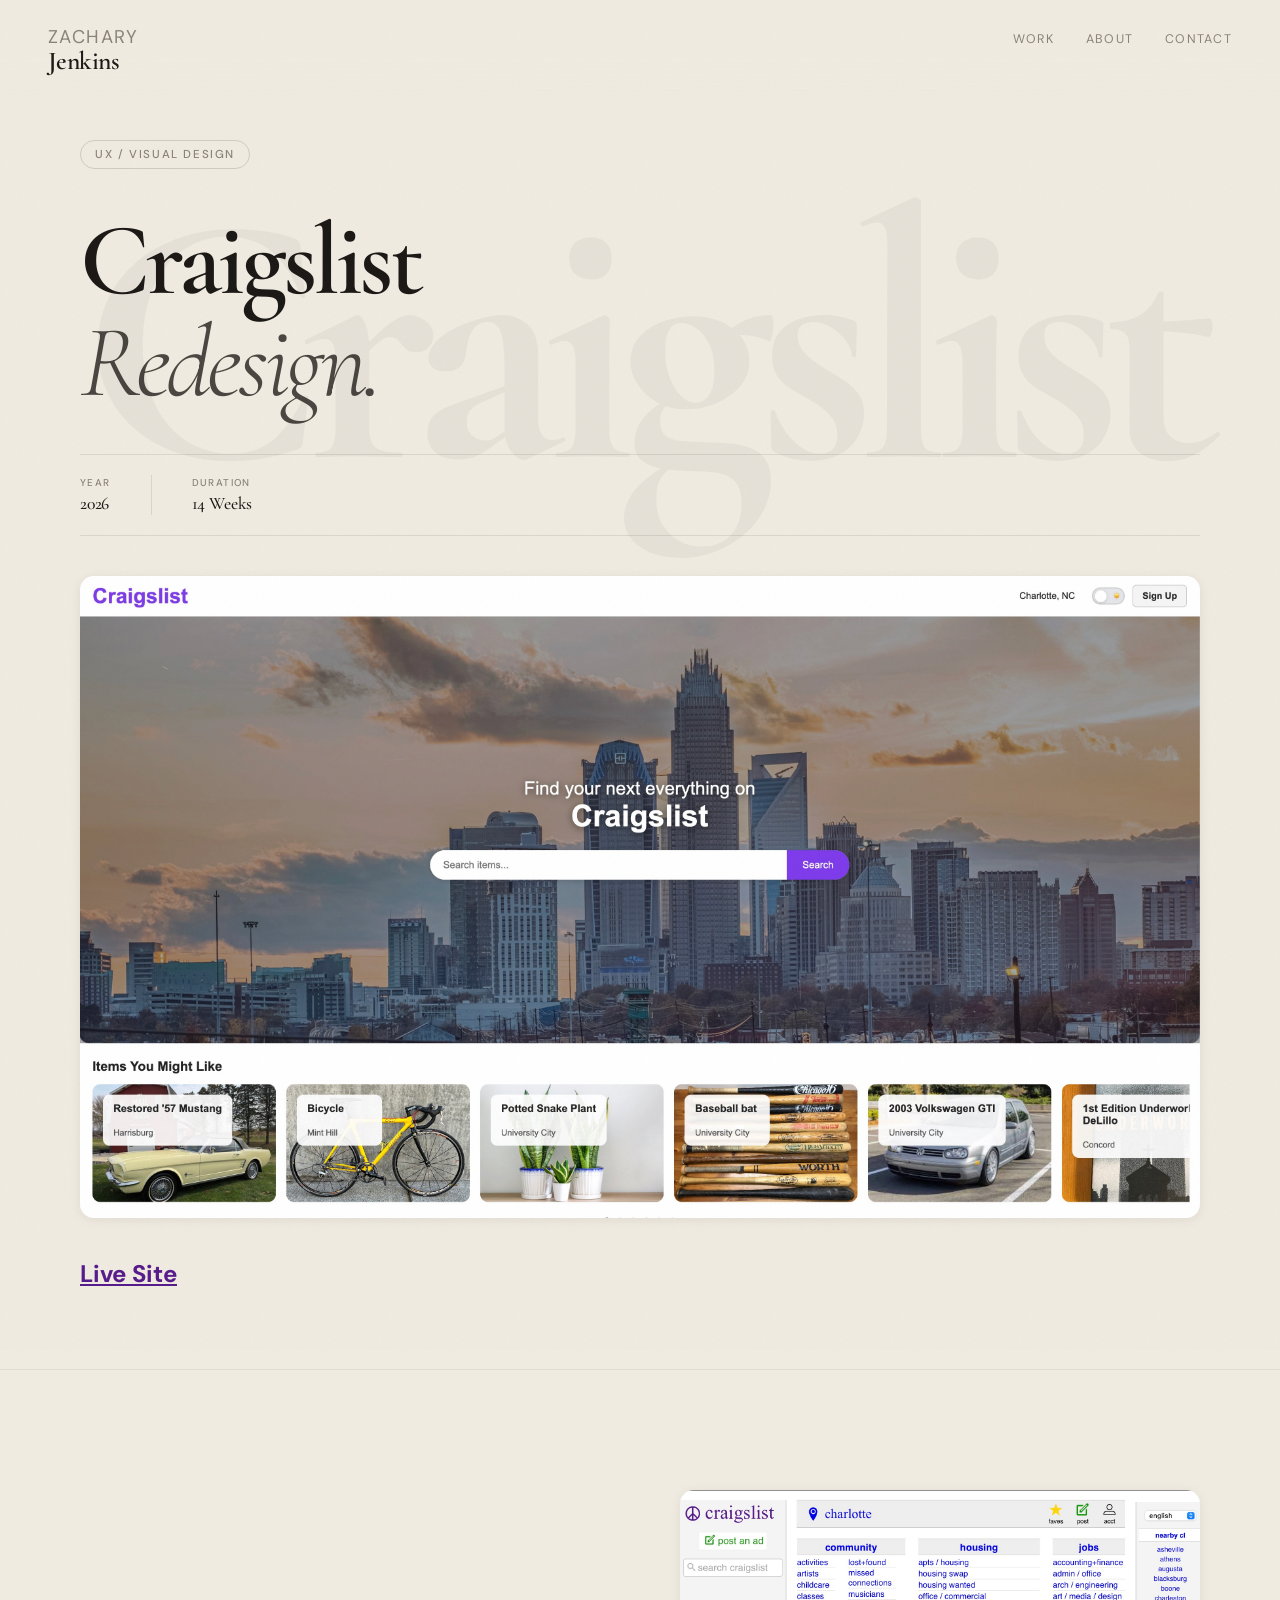
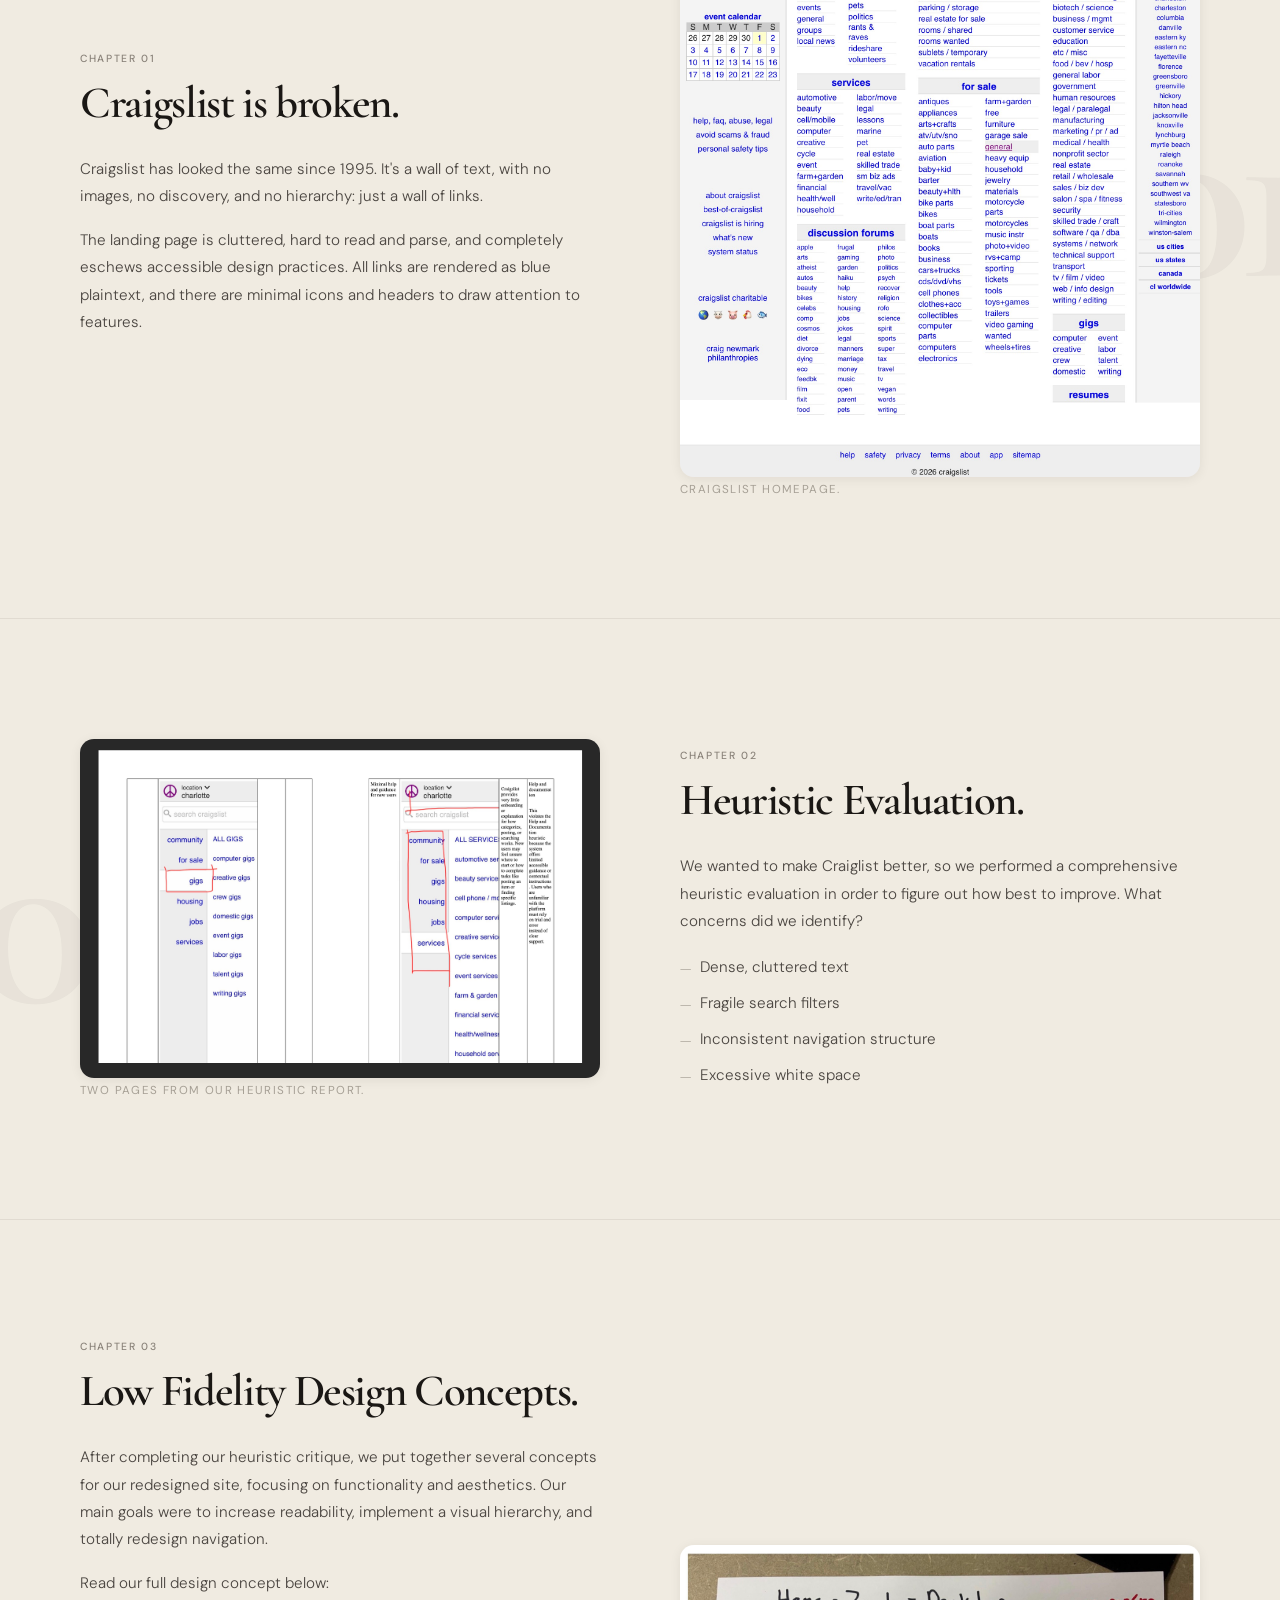
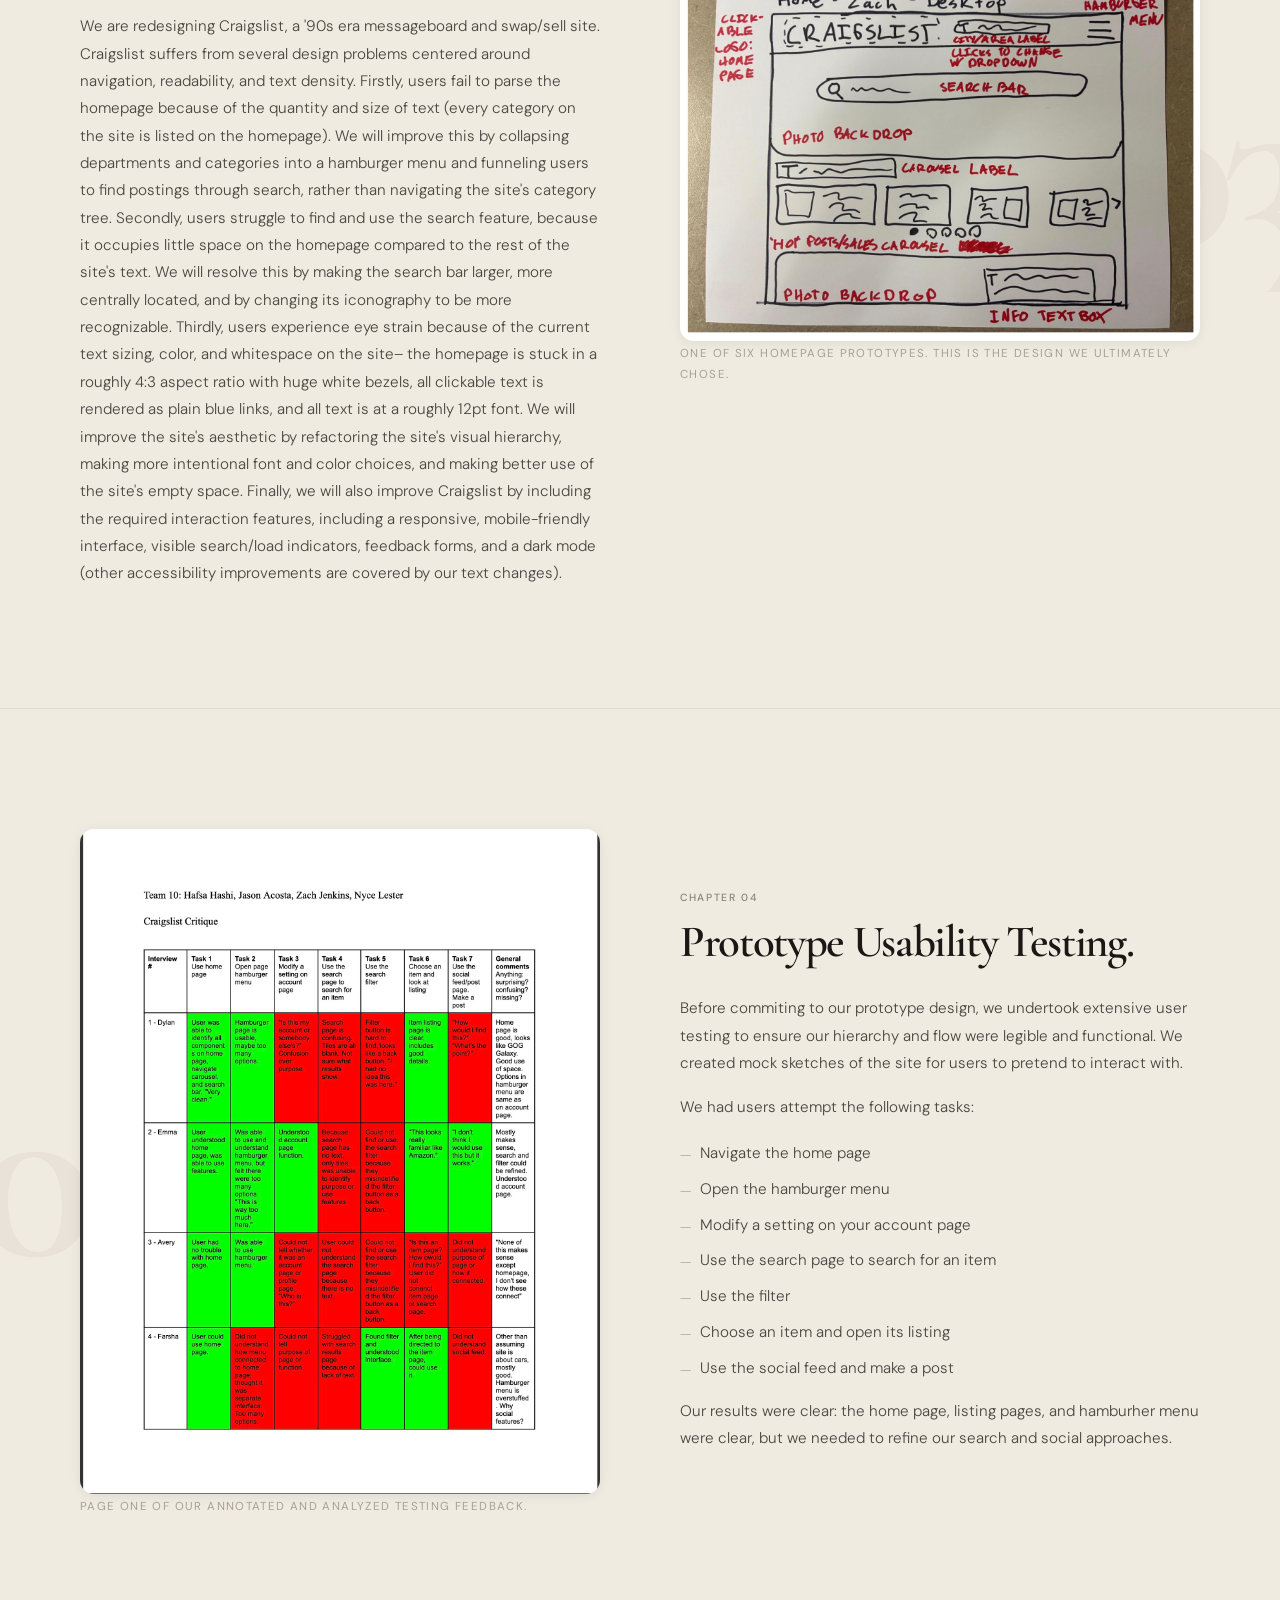
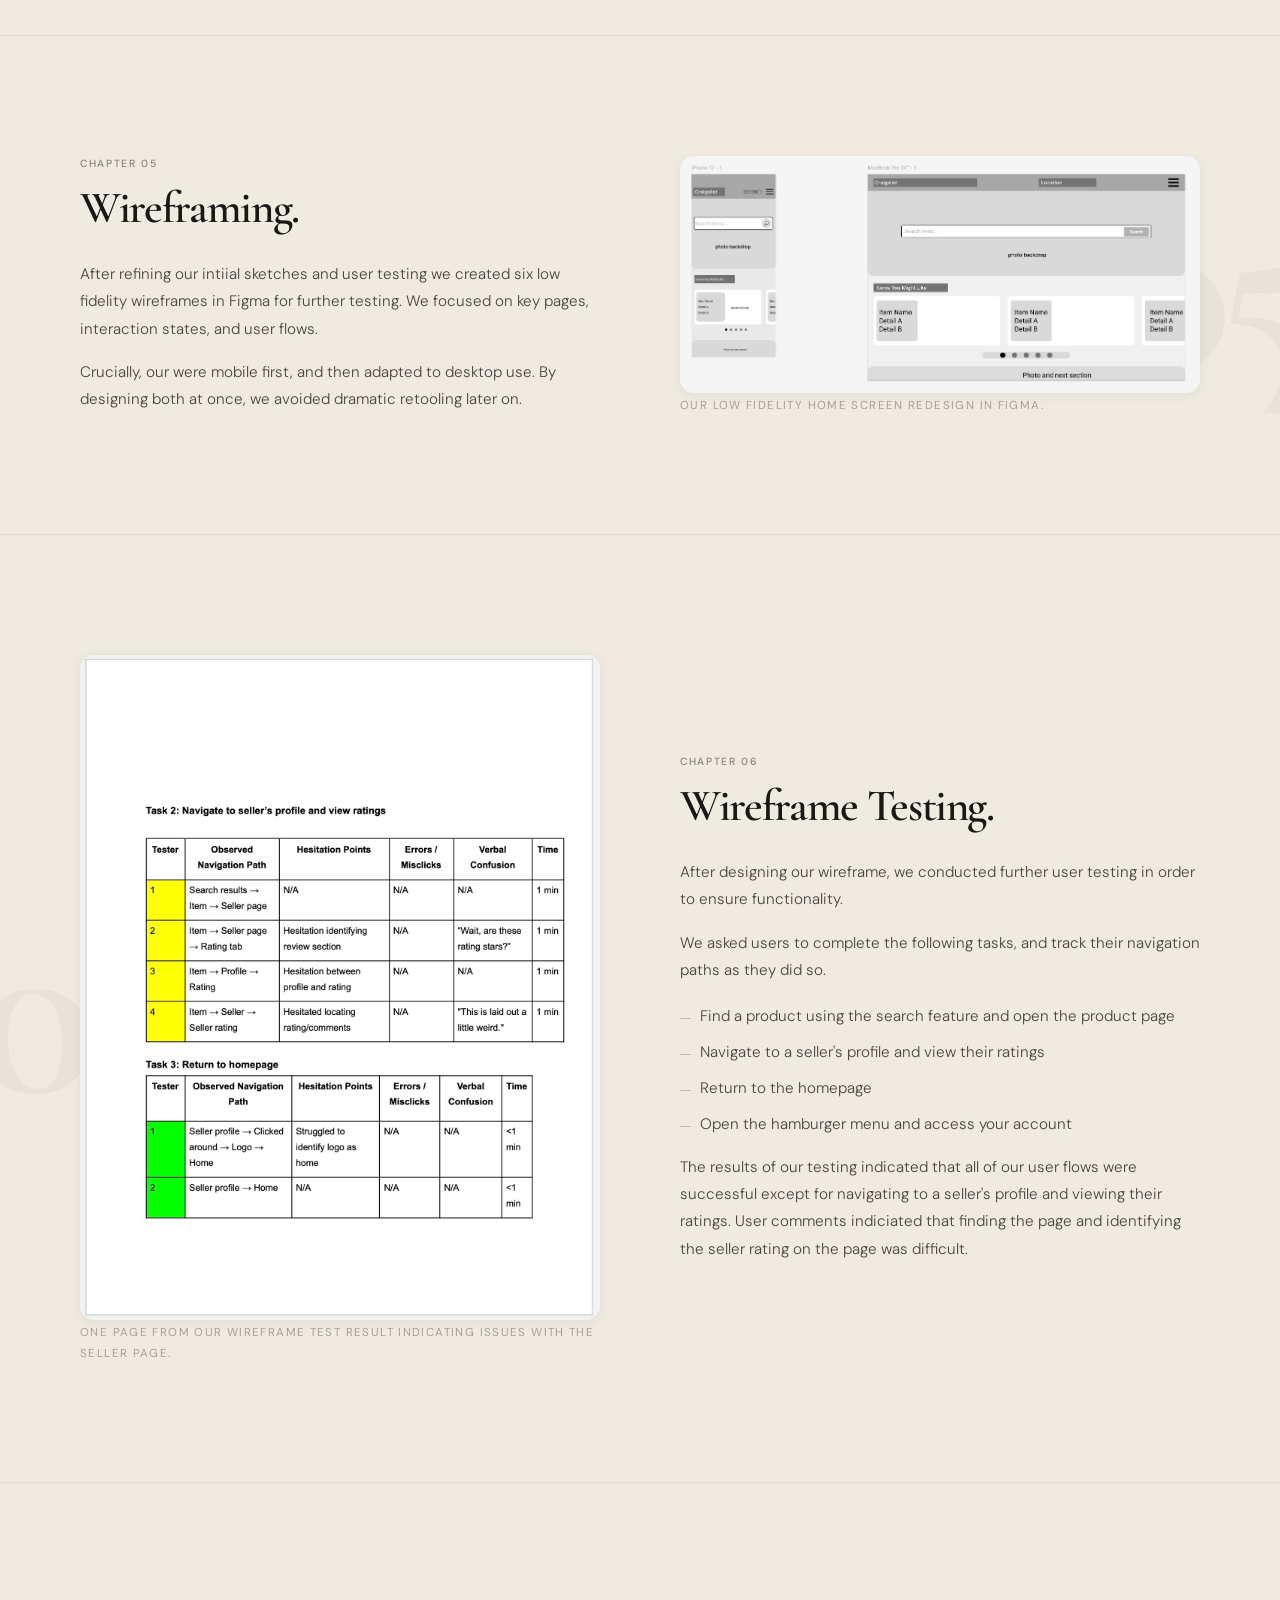
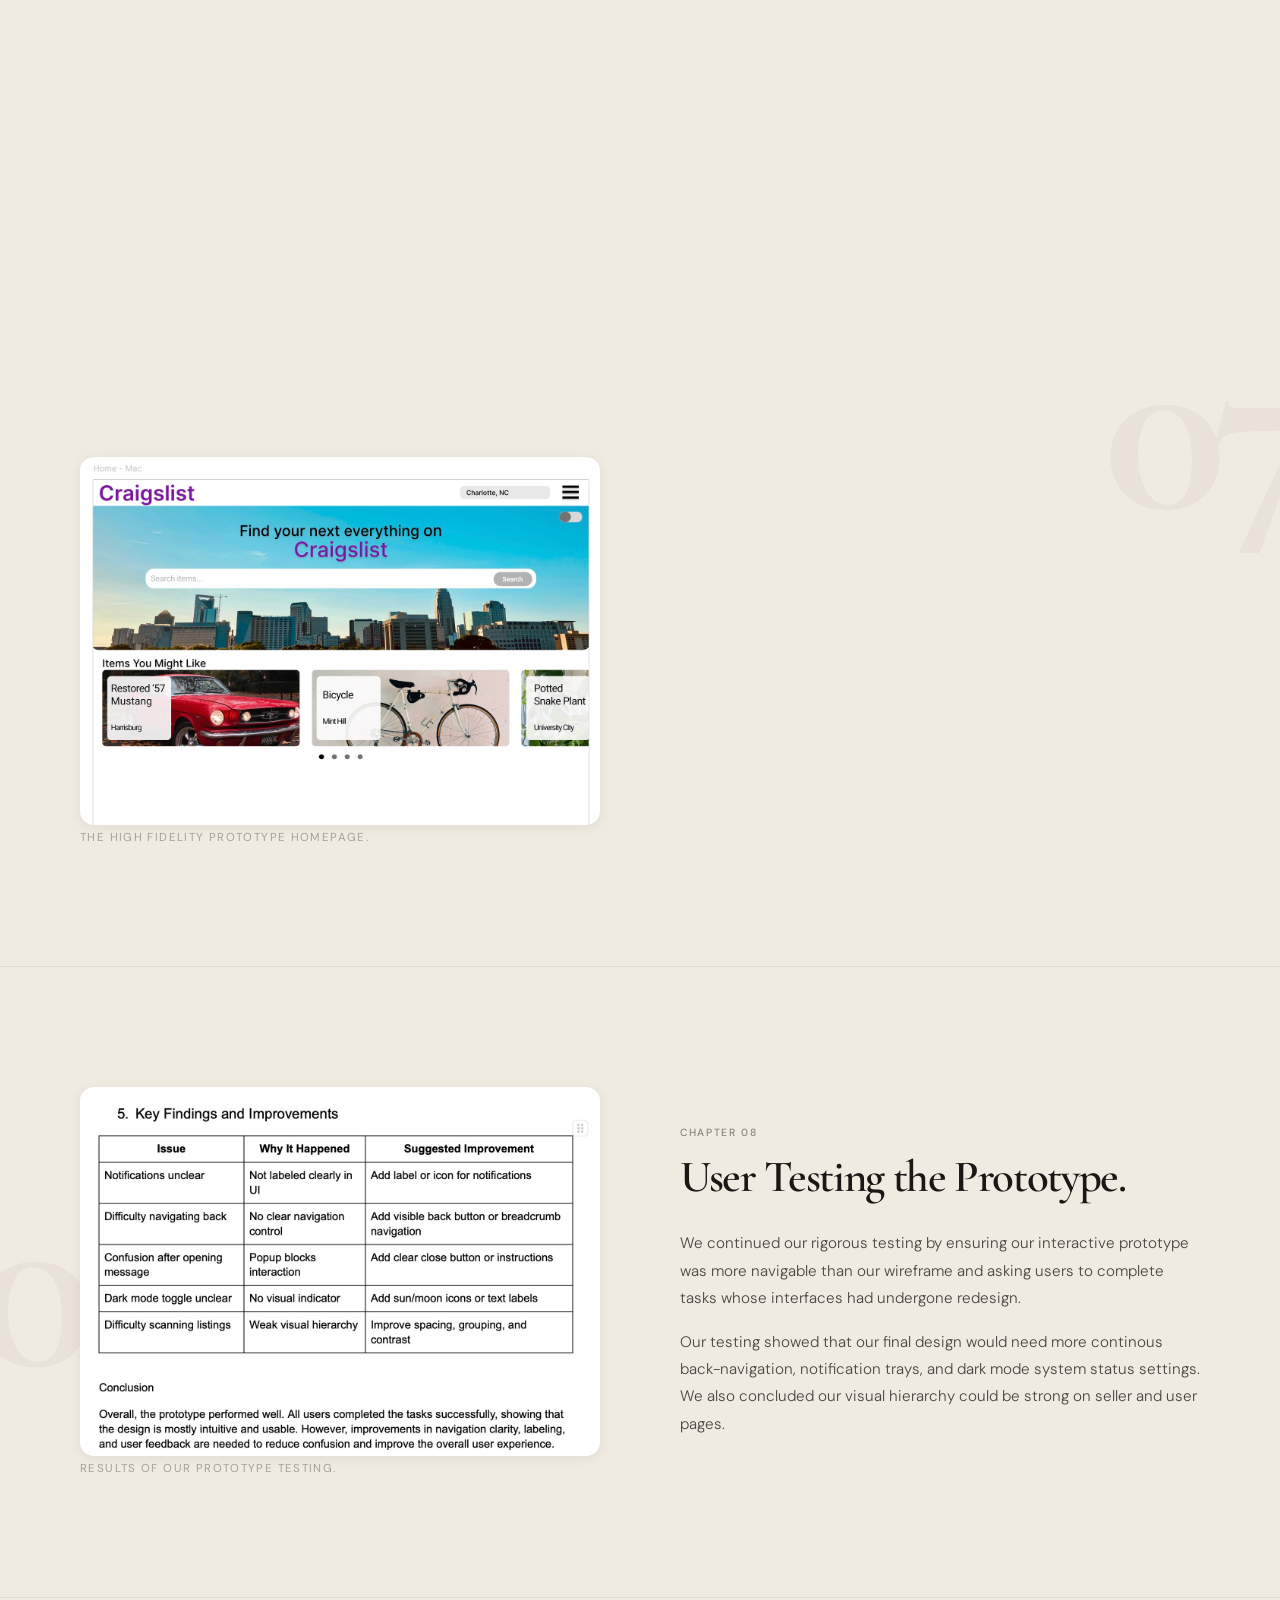
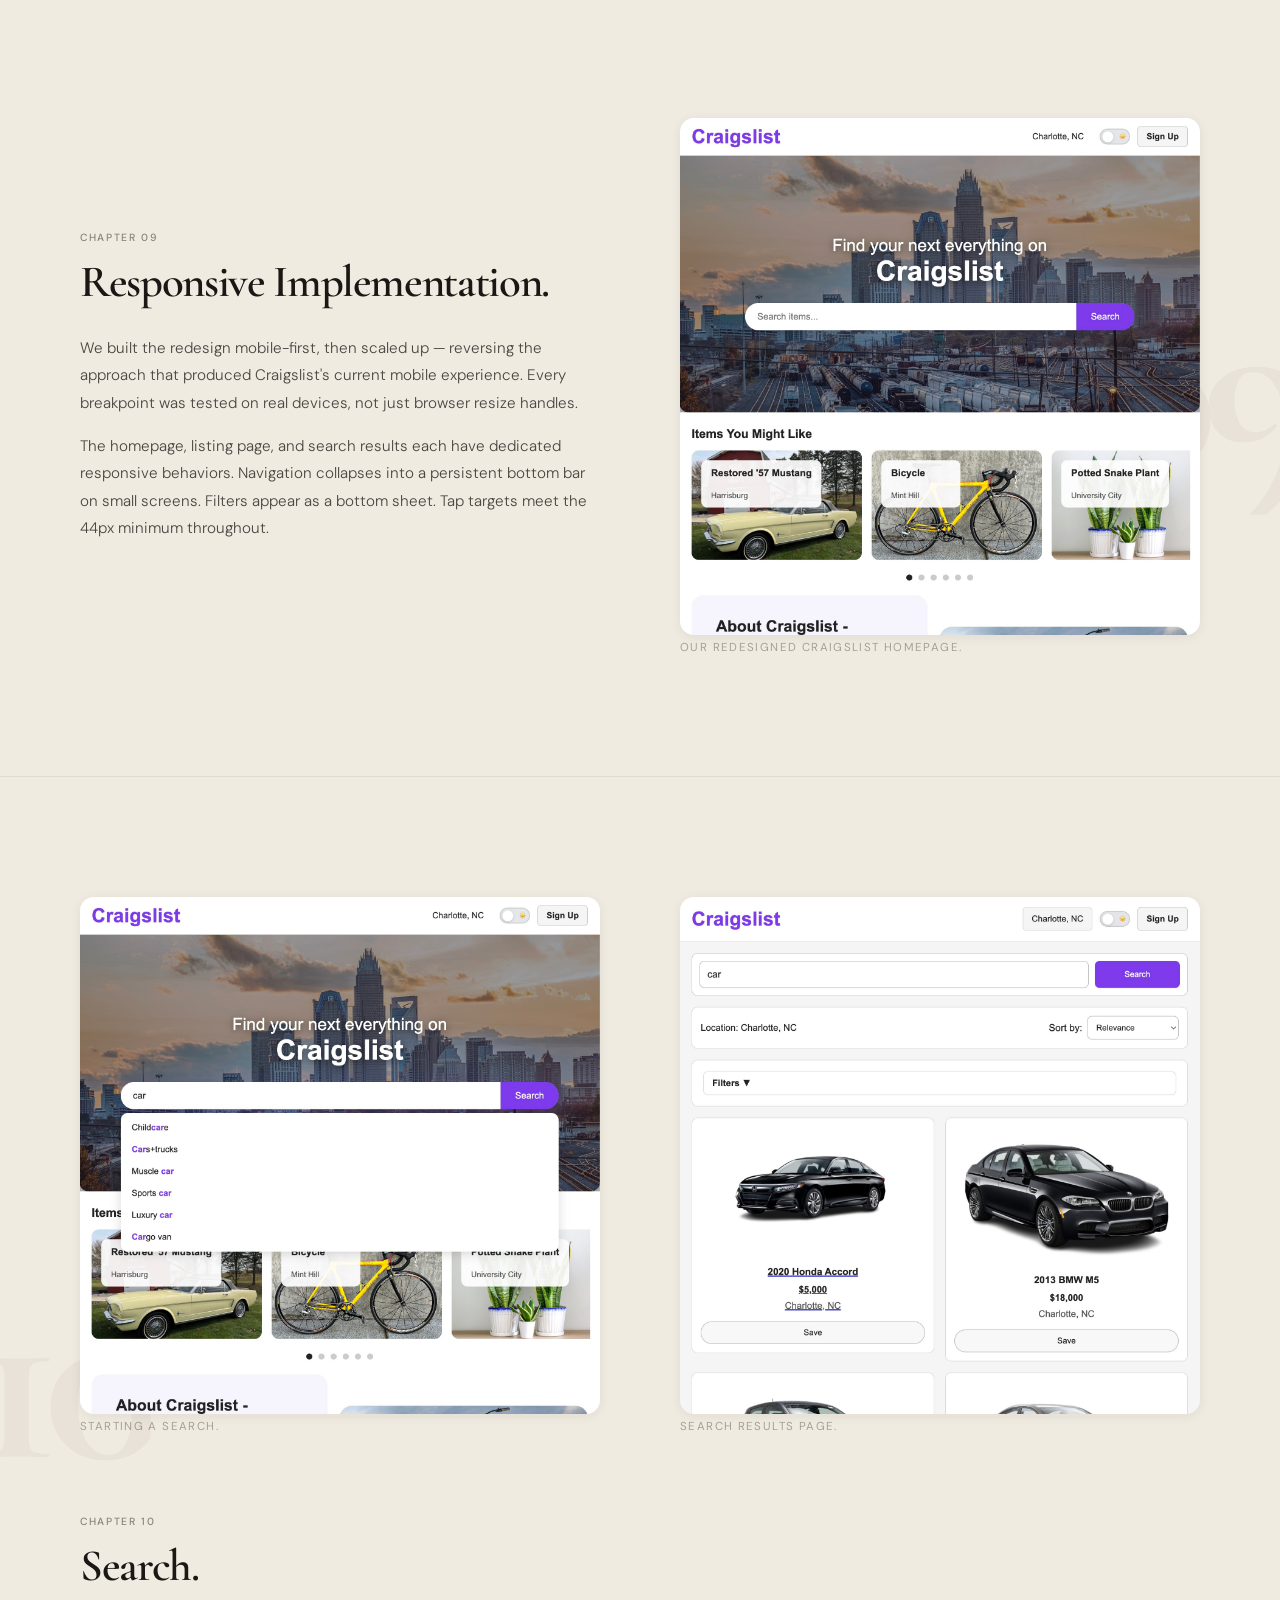
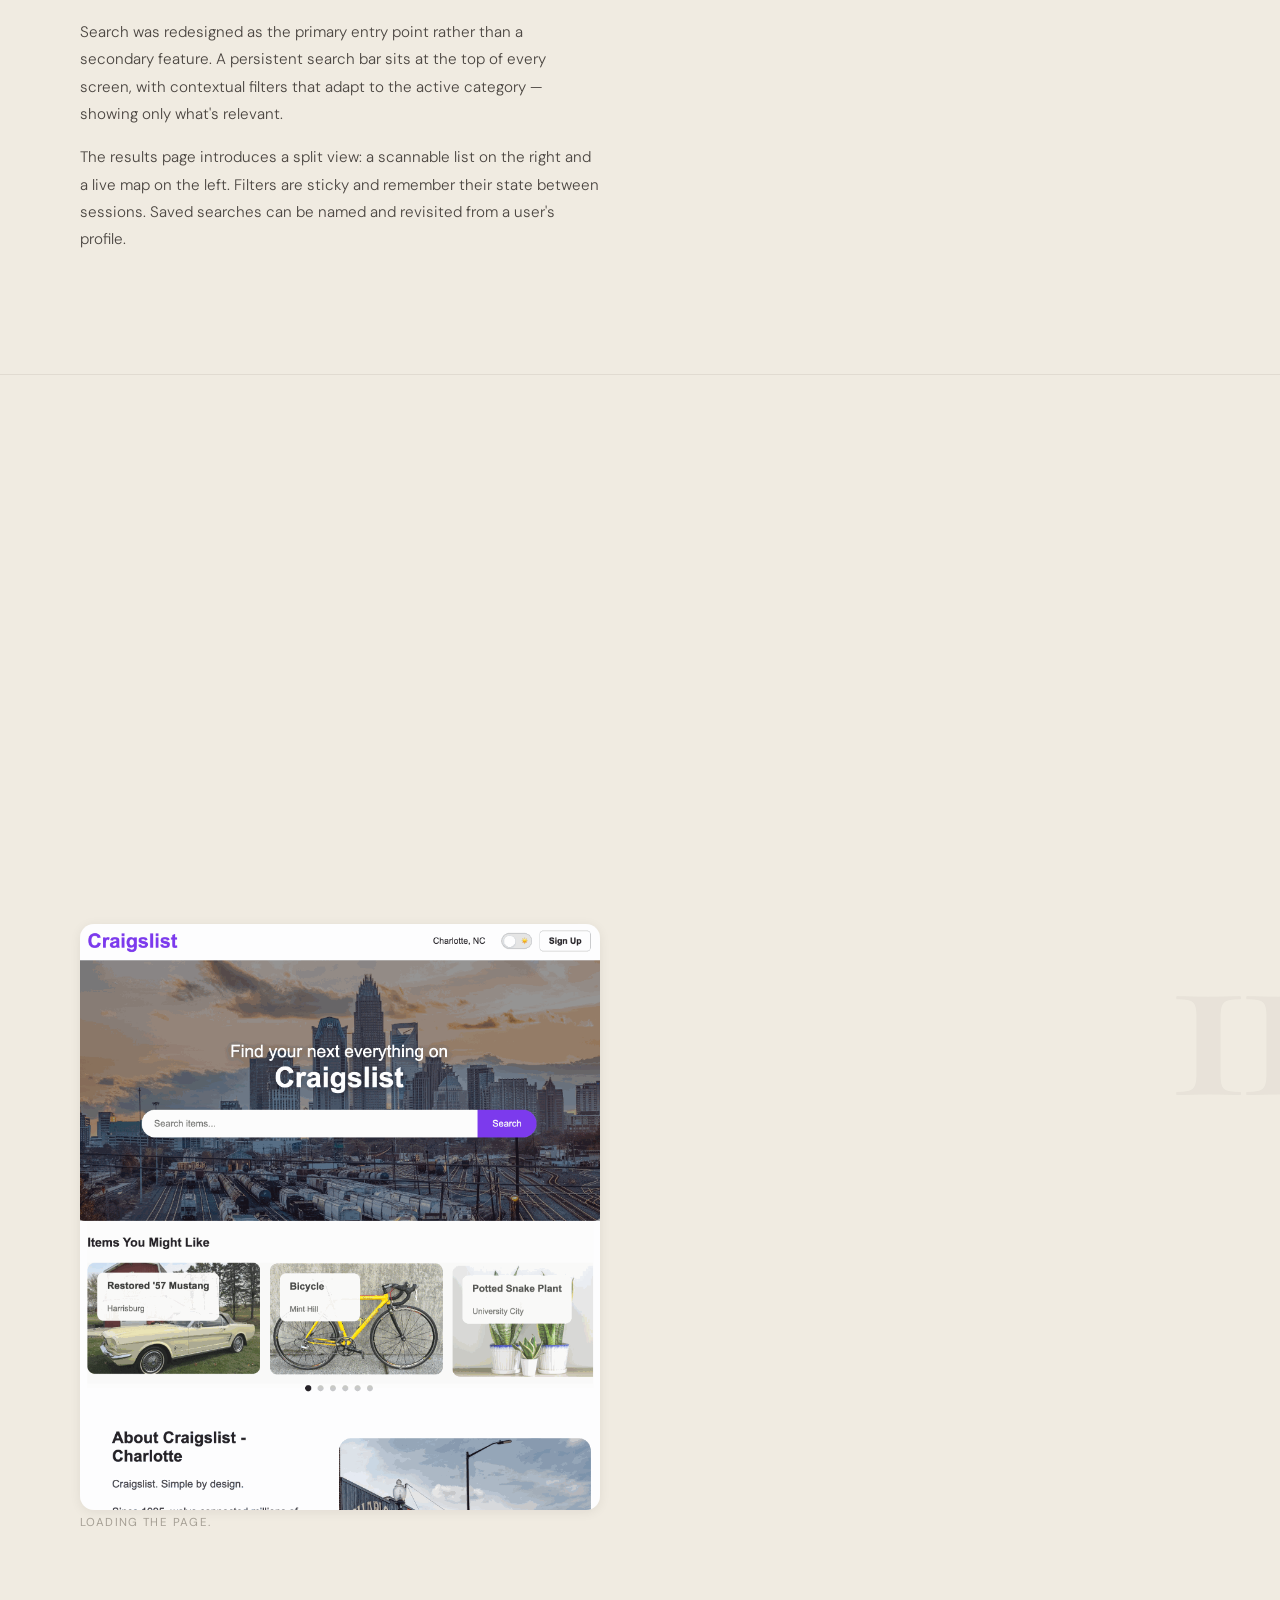
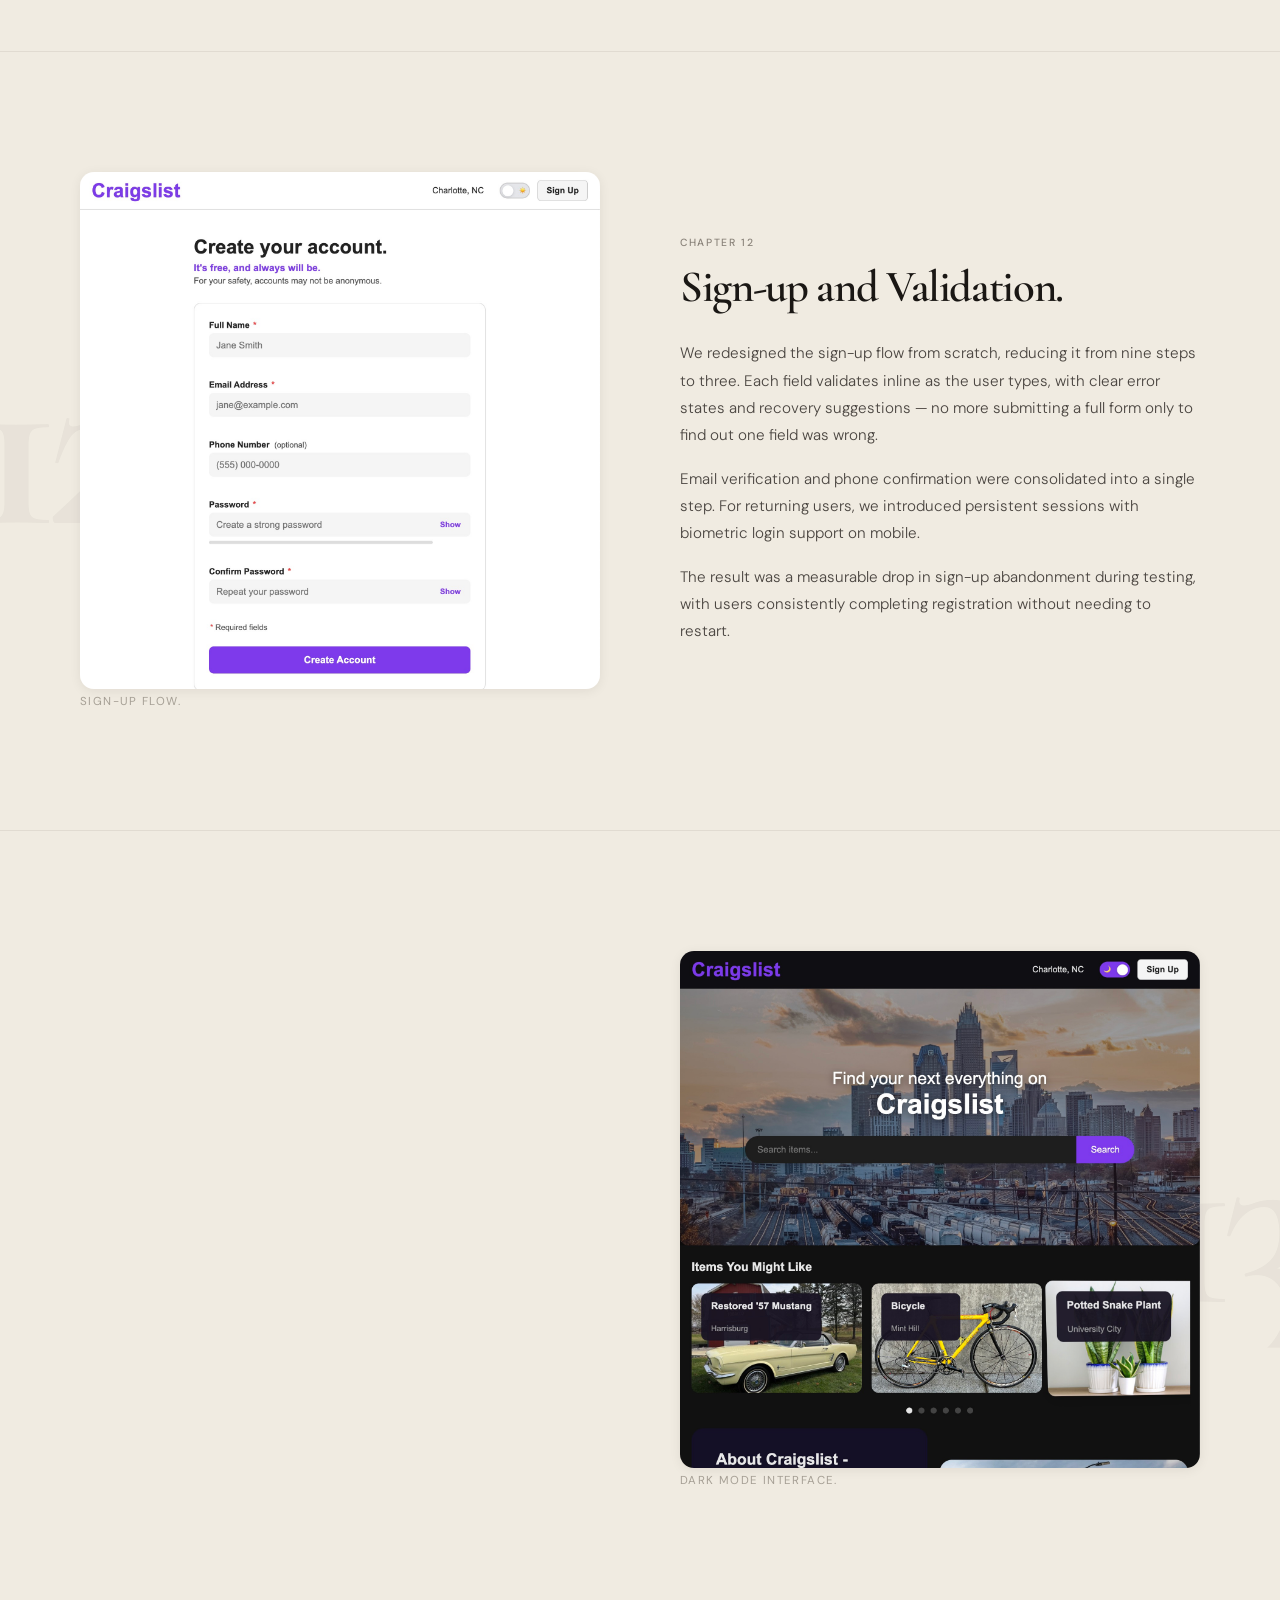
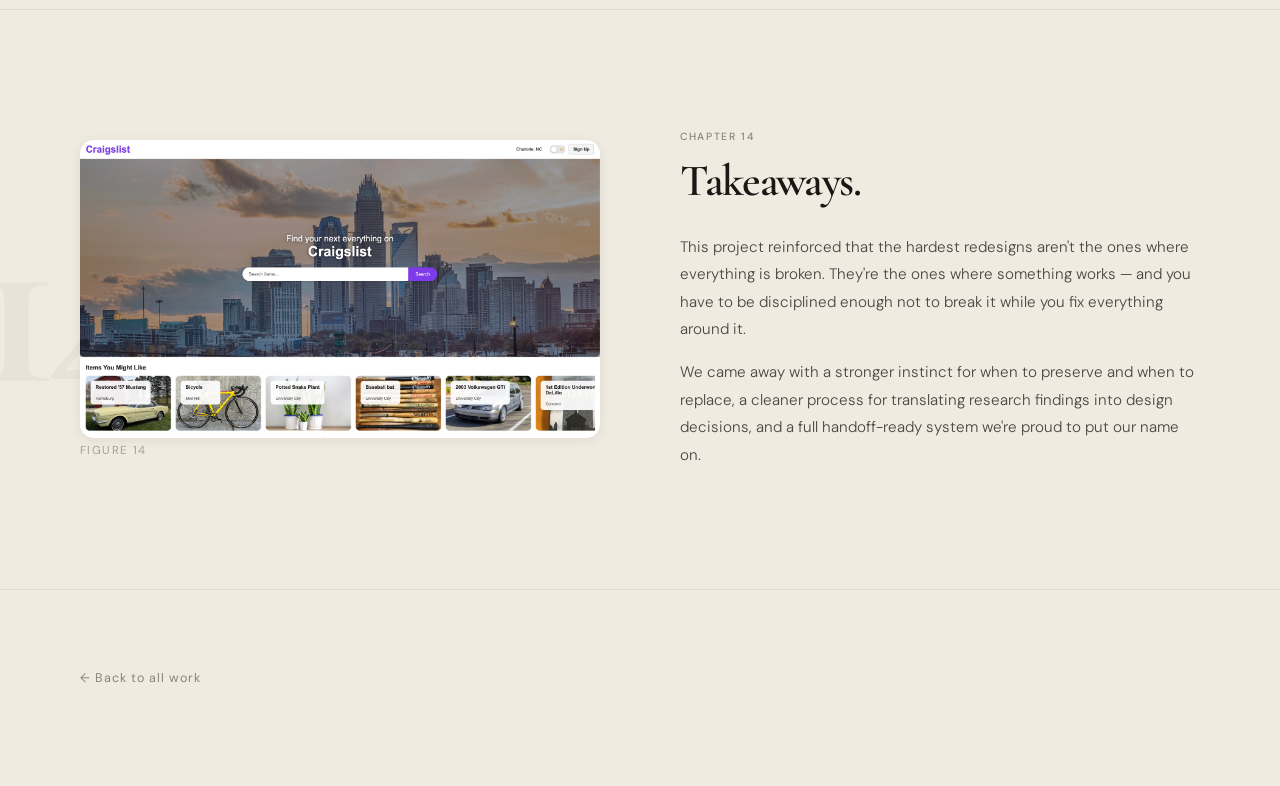
==== project-craigslist.html @ cd2c2bf8 "Fin" ====
<!DOCTYPE html>
<html lang="en">
<head>
  <meta charset="UTF-8" />
  <meta name="viewport" content="width=device-width, initial-scale=1.0" />
  <title>Craigslist Redesign — Zachary Jenkins</title>
  <link rel="stylesheet" href="styles.css" />
  <link rel="stylesheet" href="project.css" />
  <link rel="preconnect" href="https://fonts.googleapis.com" />
  <link rel="preconnect" href="https://fonts.gstatic.com" crossorigin />
  <link href="https://fonts.googleapis.com/css2?family=Cormorant+Garamond:ital,wght@0,300;0,400;0,500;0,600;1,300;1,400;1,600&family=DM+Sans:opsz,wght@9..40,300;9..40,400;9..500&display=swap" rel="stylesheet" />
</head>
<body>

  <div class="grain"></div>

  <!-- Scroll progress bar -->
  <div class="scroll-progress" id="scrollProgress"></div>

  <!-- Header -->
  <header class="header">
    <div class="header-name">
      <span class="name-first">Zachary</span>
      Jenkins
    </div>
    <nav class="header-nav">
      <a href="index.html">Work</a>
      <a href="404.html">About</a>
      <a href="404.html">Contact</a>
    </nav>
  </header>

  <!-- ═══════════════════════════════════
       HERO
  ═══════════════════════════════════ -->
  <section class="project-hero">
    <div class="hero-top">
      <span class="hero-category">UX / Visual Design</span>
    </div>

    <div class="hero-title-wrap">
      <h1 class="hero-title">
        <span class="hero-title-ghost">Craigslist</span>
        Craigslist<br><em>Redesign.</em>
      </h1>
    </div>

    <div class="hero-meta-row">
      <div class="hero-meta-item">
        <span class="meta-label">Year</span>
        <span class="meta-value">2026</span>
      </div>
      <div class="hero-meta-divider"></div>
      <div class="hero-meta-item">
        <span class="meta-label">Duration</span>
        <span class="meta-value">14 Weeks</span>
      </div>
    </div>

    <div class="hero-image-wrap reveal-up">
      <img src="images/hero.jpg">
    </div>

    <h1><a href="">Live Site</a></h1>
  </section>

  <!-- ═══════════════════════════════════
       STORY SECTIONS
  ═══════════════════════════════════ -->
  <div class="story-stream">

    <!-- 01 ─────────────────────────────── -->
    <section class="story-section" data-index="01">
      <span class="ghost-index" aria-hidden="true">01</span>
      <div class="story-grid">
        <div class="story-text reveal-text">
          <span class="chapter-label">Chapter 01</span>
          <h2 class="story-heading">Craigslist is broken.</h2>
          <div class="story-body">
            <p>Craigslist has looked the same since 1995. It's a wall of text, with no images, no discovery, and no hierarchy: just a wall of links.</p>
            <p>The landing page is cluttered, hard to read and parse, and completely eschews accessible design practices. All links are rendered as blue plaintext, and there are minimal icons and headers to draw attention to features.</p>
          </div>
        </div>
        <div class="story-image reveal-image">
          <img src="images/craigslist_home.jpg">
            <span class="ph-label">Craigslist homepage.</span>
        </div>
      </div>
    </section>

    <!-- 02 ─────────────────────────────── -->
    <section class="story-section story-section--flip" data-index="02">
      <span class="ghost-index" aria-hidden="true">02</span>
      <div class="story-grid">
        <div class="story-text reveal-text">
          <span class="chapter-label">Chapter 02</span>
          <h2 class="story-heading">Heuristic Evaluation.</h2>
          <div class="story-body">
            <p>We wanted to make Craiglist better, so we performed a comprehensive heuristic evaluation in order to figure out how best to improve. What concerns did we identify?</p>
            <ul>
              <li>Dense, cluttered text</li>
              <li>Fragile search filters</li>
              <li>Inconsistent navigation structure</li>
              <li>Excessive white space</li>
            </ul>
          </div>
        </div>
        <div class="story-image reveal-image">
          <img src="images/heuristic_evaluation.jpg">
            <span class="ph-label">Two pages from our heuristic report.</span>
          </div>
        </div>
      </div>
    </section>

    <!-- 03 ─────────────────────────────── -->
    <section class="story-section" data-index="03">
      <span class="ghost-index" aria-hidden="true">03</span>
      <div class="story-grid">
        <div class="story-text reveal-text">
          <span class="chapter-label">Chapter 03</span>
          <h2 class="story-heading">Low Fidelity Design Concepts.</h2>
          <div class="story-body">
            <p>After completing our heuristic critique, we put together several concepts for our redesigned site, focusing on functionality and aesthetics. Our main goals were to increase readability, implement a visual hierarchy, and totally redesign navigation.</p>
            <p>Read our full design concept below:</p>
            <p>We are redesigning Craigslist, a '90s era messageboard and swap/sell site.
Craigslist suffers from several design problems centered around navigation, readability,
and text density. Firstly, users fail to parse the homepage because of the quantity and
size of text (every category on the site is listed on the homepage). We will improve this
by collapsing departments and categories into a hamburger menu and funneling users
to find postings through search, rather than navigating the site's category tree.
Secondly, users struggle to find and use the search feature, because it occupies little
space on the homepage compared to the rest of the site's text. We will resolve this by
making the search bar larger, more centrally located, and by changing its iconography
to be more recognizable. Thirdly, users experience eye strain because of the current
text sizing, color, and whitespace on the site– the homepage is stuck in a roughly 4:3
aspect ratio with huge white bezels, all clickable text is rendered as plain blue links, and
all text is at a roughly 12pt font. We will improve the site's aesthetic by refactoring the
site's visual hierarchy, making more intentional font and color choices, and making
better use of the site's empty space. Finally, we will also improve Craigslist by including
the required interaction features, including a responsive, mobile-friendly interface,
visible search/load indicators, feedback forms, and a dark mode (other accessibility
improvements are covered by our text changes).</p>
          </div>
        </div>
        <div class="story-image reveal-image">
          <img src="images/lowfidelity_design.jpg"">
          <span class="ph-label">One of six homepage prototypes. This is the design we ultimately chose.</span>
          </div>
        </div>
      </div>
    </section>

    <!-- 04 ─────────────────────────────── -->
    <section class="story-section story-section--flip" data-index="04">
      <span class="ghost-index" aria-hidden="true">04</span>
      <div class="story-grid">
        <div class="story-text reveal-text">
          <span class="chapter-label">Chapter 04</span>
          <h2 class="story-heading">Prototype Usability Testing.</h2>
          <div class="story-body">
            <p>Before commiting to our prototype design, we undertook extensive user testing to ensure our hierarchy and flow were legible and functional. We created mock sketches of the site for users to pretend to interact with.</p>
            <p>We had users attempt the following tasks:</p>
            <ul>
              <li>Navigate the home page</li>
              <li>Open the hamburger menu</li>
              <li>Modify a setting on your account page</li>
              <li>Use the search page to search for an item</li>
              <li>Use the filter</li>
              <li>Choose an item and open its listing</li>
              <li>Use the social feed and make a post</li>
            </ul>
            <p>Our results were clear: the home page, listing pages, and hamburher menu were clear, but we needed to refine our search and social approaches.</p>
          </div>
        </div>
        <div class="story-image reveal-image">
            <img src="images/peertesting.jpg">
            <span class="ph-label">Page one of our annotated and analyzed testing feedback.</span>
          </div>
        </div>
      </div>
    </section>

    <!-- 05 ─────────────────────────────── -->
    <section class="story-section" data-index="05">
      <span class="ghost-index" aria-hidden="true">05</span>
      <div class="story-grid">
        <div class="story-text reveal-text">
          <span class="chapter-label">Chapter 05</span>
          <h2 class="story-heading">Wireframing.</h2>
          <div class="story-body">
            <p>After refining our intiial sketches and user testing we created six low fidelity wireframes in Figma for further testing. We focused on key pages, interaction states, and user flows.</p>
            <p>Crucially, our were mobile first, and then adapted to desktop use. By designing both at once, we avoided dramatic retooling later on.</p>
          </div>
        </div>
        <div class="story-image reveal-image">
          <img src="images/figma_low.jpg">
          <span class="ph-label">Our low fidelity home screen redesign in Figma.</span>
          </div>
        </div>
      </div>
    </section>

    <!-- 06 ─────────────────────────────── -->
    <section class="story-section story-section--flip" data-index="06">
      <span class="ghost-index" aria-hidden="true">06</span>
      <div class="story-grid">
        <div class="story-text reveal-text">
          <span class="chapter-label">Chapter 06</span>
          <h2 class="story-heading">Wireframe Testing.</h2>
          <div class="story-body">
            <p>After designing our wireframe, we conducted further user testing in order to ensure functionality.</p>
            <p>We asked users to complete the following tasks, and track their navigation paths as they did so.</p>
            <ul>
              <li>Find a product using the search feature and open the product page</li>
              <li>Navigate to a seller's profile and view their ratings</li>
              <li>Return to the homepage</li>
              <li>Open the hamburger menu and access your account</li>
            </ul>
            <p>The results of our testing indicated that all of our user flows were successful except for navigating to a seller's profile and viewing their ratings. User comments indiciated that finding the page and identifying the seller rating on the page was difficult.</p>
          </div>
        </div>
        <div class="story-image reveal-image">
          <img src="images/wireframe_test.jpg">
          <span class="ph-label">One page from our wireframe test result indicating issues with the seller page.</span>
          </div>
        </div>
      </div>
    </section>

    <!-- 07 ─────────────────────────────── -->
    <section class="story-section" data-index="07">
      <span class="ghost-index" aria-hidden="true">07</span>
      <div class="story-grid">
        <div class="story-text reveal-text">
          <span class="chapter-label">Chapter 07</span>
          <h2 class="story-heading">Building a Hgh Fidelity Prototype.</h2>
          <div class="story-body">
            <p>After redesigning our interface to accomodate the feedback we recieved in our wireframe tests, we moved forward with developing our low fidelity wireframe into a high fidelity one.</p>
            <p>We turned our initial designs into production-ready versions, complete with high quality assets, photos, interative elements, and full color and typographical setups.</p>
          </div>
        </div>
        <div class="story-image reveal-image">
          <img src="images/highfidelityfig.jpg">
          <span class="ph-label">An overview of our high fidelity Figma prototype.</span>
        </div>
        <div class="story-image reveal-image">
          <img src="images/figmahome.jpg">
          <span class="ph-label">The high fidelity prototype homepage.</span>
        </div>
        </div>
      </div>
    </section>

    <!-- 08 ─────────────────────────────── -->
    <section class="story-section story-section--flip" data-index="08">
      <span class="ghost-index" aria-hidden="true">08</span>
      <div class="story-grid">
        <div class="story-text reveal-text">
          <span class="chapter-label">Chapter 08</span>
          <h2 class="story-heading">User Testing the Prototype.</h2>
          <div class="story-body">
            <p>We continued our rigorous testing by ensuring our interactive prototype was more navigable than our wireframe and asking users to complete tasks whose interfaces had undergone redesign. </p>
            <p>Our testing showed that our final design would need more continous back-navigation, notification trays, and dark mode system status settings. We also concluded our visual hierarchy could be strong on seller and user pages.</p>
          </div>
        </div>
        <div class="story-image reveal-image">
          <img src="images/ptesting.jpg">
          <span class="ph-label">Results of our prototype testing.</span>
          </div>
        </div>
      </div>
    </section>

    <!-- 09 ─────────────────────────────── -->
    <section class="story-section" data-index="09">
      <span class="ghost-index" aria-hidden="true">09</span>
      <div class="story-grid">
        <div class="story-text reveal-text">
          <span class="chapter-label">Chapter 09</span>
          <h2 class="story-heading">Responsive Implementation.</h2>
          <div class="story-body">
            <p>We built the redesign mobile-first, then scaled up — reversing the approach that produced Craigslist's current mobile experience. Every breakpoint was tested on real devices, not just browser resize handles.</p>
            <p>The homepage, listing page, and search results each have dedicated responsive behaviors. Navigation collapses into a persistent bottom bar on small screens. Filters appear as a bottom sheet. Tap targets meet the 44px minimum throughout.</p>
          </div>
        </div>
        <div class="story-image reveal-image">
          <img src="images/clhpsm.jpg" alt="Our redesigned Craigslist homepage." />
          <span class="ph-label">Our redesigned Craigslist homepage.</span>
        </div>
      </div>
    </section>
 
    <!-- 10 ─────────────────────────────── -->
    <section class="story-section story-section--flip" data-index="10">
      <span class="ghost-index" aria-hidden="true">10</span>
      <div class="story-grid">
        <div class="story-text reveal-text">
          <span class="chapter-label">Chapter 10</span>
          <h2 class="story-heading">Search.</h2>
          <div class="story-body">
            <p>Search was redesigned as the primary entry point rather than a secondary feature. A persistent search bar sits at the top of every screen, with contextual filters that adapt to the active category — showing only what's relevant.</p>
            <p>The results page introduces a split view: a scannable list on the right and a live map on the left. Filters are sticky and remember their state between sessions. Saved searches can be named and revisited from a user's profile.</p>
          </div>
        </div>
        <div class="story-image reveal-image">
          <img src="images/search.jpg" alt="Starting a search." />
          <span class="ph-label">Starting a search.</span>
        </div>
        <div class="story-image reveal-image">
          <img src="images/results.jpg" alt="Search results page." />
          <span class="ph-label">Search results page.</span>
        </div>
      </div>
    </section>
 
    <!-- 11 ─────────────────────────────── -->
    <section class="story-section" data-index="11">
      <span class="ghost-index" aria-hidden="true">11</span>
      <div class="story-grid">
        <div class="story-text reveal-text">
          <span class="chapter-label">Chapter 11</span>
          <h2 class="story-heading">Animations.</h2>
          <div class="story-body">
            <p>We designed a motion system to reinforce hierarchy and reduce cognitive load during page transitions. Listings slide up as they load, filters animate in from the side, and the map pans smoothly between result sets.</p>
            <p>All animations stay under 300ms and respect the user's reduced-motion preference. The goal was for motion to feel like a natural response to interaction — not a performance.</p>
          </div>
        </div>
        <div class="story-image reveal-image">
          <img src="images/search.gif" alt="Performing a search." />
          <span class="ph-label">Performing a search.</span>
        </div>
        <div class="story-image reveal-image">
          <img src="images/load.gif" alt="Loading the page." />
          <span class="ph-label">Loading the page.</span>
        </div>
      </div>
    </section>
 
    <!-- 12 ─────────────────────────────── -->
    <section class="story-section story-section--flip" data-index="12">
      <span class="ghost-index" aria-hidden="true">12</span>
      <div class="story-grid">
        <div class="story-text reveal-text">
          <span class="chapter-label">Chapter 12</span>
          <h2 class="story-heading">Sign-up and Validation.</h2>
          <div class="story-body">
            <p>We redesigned the sign-up flow from scratch, reducing it from nine steps to three. Each field validates inline as the user types, with clear error states and recovery suggestions — no more submitting a full form only to find out one field was wrong.</p>
            <p>Email verification and phone confirmation were consolidated into a single step. For returning users, we introduced persistent sessions with biometric login support on mobile.</p>
            <p>The result was a measurable drop in sign-up abandonment during testing, with users consistently completing registration without needing to restart.</p>
          </div>
        </div>
        <div class="story-image reveal-image">
          <img src="images/signup.jpg" alt="Sign-up flow." />
          <span class="ph-label">Sign-up flow.</span>
        </div>
      </div>
    </section>
 
    <!-- 13 ─────────────────────────────── -->
    <section class="story-section" data-index="13">
      <span class="ghost-index" aria-hidden="true">13</span>
      <div class="story-grid">
        <div class="story-text reveal-text">
          <span class="chapter-label">Chapter 13</span>
          <h2 class="story-heading">Accessibility and Dark Mode.</h2>
          <div class="story-body">
            <p>Every screen was audited against WCAG 2.1 AA. We corrected contrast ratios across the type scale, added visible focus states to all interactive elements, and ensured the full interface is navigable by keyboard alone.</p>
            <p>Dark mode was built as a true parallel theme — not an inverted version of the light one. Each color was re-evaluated for its dark context, with adjusted contrast and saturation to avoid eye strain on OLED displays.</p>
          </div>
        </div>
        <div class="story-image reveal-image">
          <img src="images/dark.jpg" alt="Dark mode interface." />
          <span class="ph-label">Dark mode interface.</span>
        </div>
      </div>
    </section>
 
    <!-- 14 ─────────────────────────────── -->
    <section class="story-section story-section--flip story-section--last" data-index="14">
      <span class="ghost-index" aria-hidden="true">14</span>
      <div class="story-grid">
        <div class="story-text reveal-text">
          <span class="chapter-label">Chapter 14</span>
          <h2 class="story-heading">Takeaways.</h2>
          <div class="story-body">
            <p>This project reinforced that the hardest redesigns aren't the ones where everything is broken. They're the ones where something works — and you have to be disciplined enough not to break it while you fix everything around it.</p>
            <p>We came away with a stronger instinct for when to preserve and when to replace, a cleaner process for translating research findings into design decisions, and a full handoff-ready system we're proud to put our name on.</p>
          </div>
        </div>
        <div class="story-image reveal-image">
          <img src="images/hero.jpg">
          <span class="ph-label">Figure 14</span>
          </div>
        </div>
      </div>
    </section>
 
  </div><!-- /story-stream -->
 
  <!-- Footer -->
  <footer class="project-footer">
    <a href="index.html" class="footer-back">← Back to all work</a>
  </footer>
 
  <script src="project.js"></script>
</body>
</html>
---- styles.css ----
/* ============================================================
   CSS VARIABLES & RESET
   ============================================================ */
:root {
  --cream:      #f0ebe1;
  --cream-card: #faf6ef;
  --cream-dark: #e6dfd4;
  --ink:        #1a1714;
  --ink-mid:    #4a4540;
  --ink-soft:   #8a837a;
  --accent:     #2a2520;
  --shadow-sm:  0 2px 12px rgba(30,20,10,0.07);
  --shadow-md:  0 8px 36px rgba(30,20,10,0.12);
  --shadow-lg:  0 24px 72px rgba(30,20,10,0.18);
  --radius:     20px;
  --font-serif: 'Cormorant Garamond', Georgia, serif;
  --font-sans:  'DM Sans', system-ui, sans-serif;
  --transition: 0.22s cubic-bezier(0.4, 0, 0.2, 1);
}

*, *::before, *::after { box-sizing: border-box; margin: 0; padding: 0; }

html { font-size: 16px; scroll-behavior: smooth; }

body {
  background-color: var(--cream);
  color: var(--ink);
  font-family: var(--font-sans);
  font-weight: 300;
  min-height: 100vh;
  overflow-x: hidden;
}

/* ============================================================
   GRAIN TEXTURE OVERLAY
   ============================================================ */
.grain {
  pointer-events: none;
  position: fixed;
  inset: -50%;
  width: 200%;
  height: 200%;
  opacity: 0.032;
  background-image: url("data:image/svg+xml,%3Csvg viewBox='0 0 256 256' xmlns='http://www.w3.org/2000/svg'%3E%3Cfilter id='noise'%3E%3CfeTurbulence type='fractalNoise' baseFrequency='0.9' numOctaves='4' stitchTiles='stitch'/%3E%3C/filter%3E%3Crect width='100%25' height='100%25' filter='url(%23noise)'/%3E%3C/svg%3E");
  background-repeat: repeat;
  background-size: 128px 128px;
  z-index: 1000;
  animation: grain-drift 8s steps(1) infinite;
}

@keyframes grain-drift {
  0%   { transform: translate(0,   0); }
  10%  { transform: translate(-2%, -3%); }
  20%  { transform: translate(3%,  2%); }
  30%  { transform: translate(-1%,  4%); }
  40%  { transform: translate(4%, -1%); }
  50%  { transform: translate(-3%,  3%); }
  60%  { transform: translate(2%, -4%); }
  70%  { transform: translate(-4%,  1%); }
  80%  { transform: translate(3%,  4%); }
  90%  { transform: translate(-2%, -2%); }
  100% { transform: translate(0,   0); }
}

/* ============================================================
   HEADER
   ============================================================ */
.header {
  position: fixed;
  top: 0;
  left: 0;
  right: 0;
  z-index: 100;
  display: flex;
  align-items: baseline;
  justify-content: space-between;
  padding: 28px 48px 20px;
  background: linear-gradient(to bottom, var(--cream) 60%, transparent);
}

.header-name {
  font-family: var(--font-serif);
  font-weight: 600;
  font-size: clamp(1.4rem, 2vw, 1.8rem);
  letter-spacing: -0.02em;
  line-height: 1;
  color: var(--ink);
}

.name-first {
  display: block;
  font-size: 0.72em;
  font-weight: 400;
  letter-spacing: 0.08em;
  text-transform: uppercase;
  font-family: var(--font-sans);
  color: var(--ink-soft);
  margin-bottom: 2px;
}

.header-nav {
  display: flex;
  gap: 32px;
}

.header-nav a {
  font-family: var(--font-sans);
  font-size: 0.78rem;
  font-weight: 400;
  letter-spacing: 0.1em;
  text-transform: uppercase;
  text-decoration: none;
  color: var(--ink-soft);
  transition: color var(--transition);
}

.header-nav a:hover { color: var(--ink); }

/* ============================================================
   HERO TAGLINE
   ============================================================ */
.hero {
  padding: 160px 48px 48px;
  max-width: 900px;
}

.hero-tagline {
  font-family: var(--font-serif);
  font-size: clamp(3rem, 6vw, 5.5rem);
  font-weight: 300;
  line-height: 1.1;
  letter-spacing: -0.03em;
  color: var(--ink);
}

.hero-tagline em {
  font-style: italic;
  font-weight: 300;
  color: var(--ink-mid);
}

/* ============================================================
   CARDS CONTAINER
   ============================================================ */
.cards-container {
  display: grid;
  grid-template-columns: repeat(3, 1fr);
  gap: 20px;
  padding: 0 48px 120px;
  max-width: 1400px;
  margin: 0 auto;
}

/* ============================================================
   CARDS
   ============================================================ */
.card {
  background: var(--cream-card);
  border: 1px solid rgba(30, 20, 10, 0.08);
  border-radius: var(--radius);
  box-shadow: var(--shadow-sm);
  cursor: pointer;
  overflow: hidden;
  position: relative;
  transform: translateY(70px);
  opacity: 0;
  transition:
    transform 0.32s cubic-bezier(0.34, 1.4, 0.64, 1),
    box-shadow var(--transition),
    opacity 0.2s ease;
}

.card.card--visible {
  transform: translateY(0);
  opacity: 1;
}

.card:hover {
  transform: translateY(-6px) scale(1.018);
  box-shadow: var(--shadow-md);
}

.card--featured {
  border-color: rgba(30, 20, 10, 0.14);
}

.card-inner {
  padding: 28px 28px 24px;
  display: flex;
  flex-direction: column;
  gap: 18px;
  height: 100%;
}

.card-header {
  display: flex;
  flex-direction: column;
  gap: 6px;
}

.card-tag {
  font-family: var(--font-sans);
  font-size: 0.68rem;
  font-weight: 500;
  letter-spacing: 0.12em;
  text-transform: uppercase;
  color: var(--ink-soft);
}

.card-title {
  font-family: var(--font-serif);
  font-size: clamp(1.6rem, 2.4vw, 2.1rem);
  font-weight: 600;
  line-height: 1.15;
  letter-spacing: -0.02em;
  color: var(--ink);
}

/* ============================================================
   CARD PREVIEW IMAGES (PLACEHOLDER GRAPHICS)
   ============================================================ */
.card-preview-image {
  background: var(--cream-dark);
  border-radius: 12px;
  height: 200px;
  display: flex;
  align-items: center;
  justify-content: center;
  overflow: hidden;
  flex-shrink: 0;
}

/* PG-1: Circle + lines */
.pg-1 {
  display: flex;
  flex-direction: column;
  align-items: center;
  gap: 12px;
}

.pg-1 .pg-circle {
  width: 56px;
  height: 56px;
  border: 2px solid rgba(30,20,10,0.18);
  border-radius: 50%;
}

.pg-1 .pg-line {
  width: 80px;
  height: 1.5px;
  background: rgba(30,20,10,0.15);
  border-radius: 2px;
}

.pg-1 .pg-line.short {
  width: 48px;
}

/* PG-2: Bar chart */
.pg-2 {
  display: flex;
  align-items: flex-end;
  gap: 8px;
  padding: 24px;
}

.pg-bar {
  width: 22px;
  background: rgba(30,20,10,0.14);
  border-radius: 4px 4px 0 0;
}
.pg-bar.tall   { height: 90px; }
.pg-bar.medium { height: 60px; }
.pg-bar.short  { height: 36px; }

/* PG-3: Big letter */
.pg-3 {
  user-select: none;
}

.pg-letter {
  font-family: var(--font-serif);
  font-size: 5rem;
  font-weight: 600;
  color: rgba(30,20,10,0.12);
  letter-spacing: -0.04em;
  line-height: 1;
}

/* ============================================================
   CARD PREVIEW TEXT
   ============================================================ */
.card-preview-text {
  font-family: var(--font-sans);
  font-size: 0.85rem;
  font-weight: 300;
  line-height: 1.65;
  color: var(--ink-mid);
}

/* ============================================================
   OVERLAY
   ============================================================ */
.overlay {
  position: fixed;
  inset: 0;
  z-index: 500;
  display: flex;
  align-items: center;
  justify-content: center;
  padding: 32px;
  background: rgba(240, 235, 225, 0.5);
  backdrop-filter: blur(12px);
  -webkit-backdrop-filter: blur(12px);
  opacity: 0;
  pointer-events: none;
  transition: opacity 0.28s ease;
}

.overlay.overlay--open {
  opacity: 1;
  pointer-events: all;
}

.overlay-card {
  position: relative;
  background: var(--cream-card);
  border: 1px solid rgba(30,20,10,0.1);
  border-radius: 24px;
  box-shadow: var(--shadow-lg);
  max-width: 560px;
  width: 100%;
  padding: 52px 48px 44px;
  transform: translateY(28px) scale(0.97);
  transition: transform 0.32s cubic-bezier(0.34, 1.3, 0.64, 1);
}

.overlay--open .overlay-card {
  transform: translateY(0) scale(1);
}

.overlay-close {
  position: absolute;
  top: 20px;
  right: 20px;
  width: 36px;
  height: 36px;
  border: 1px solid rgba(30,20,10,0.12);
  border-radius: 50%;
  background: transparent;
  display: flex;
  align-items: center;
  justify-content: center;
  cursor: pointer;
  color: var(--ink-soft);
  transition: background var(--transition), color var(--transition);
}

.overlay-close:hover {
  background: var(--cream-dark);
  color: var(--ink);
}

.overlay-content {
  display: flex;
  flex-direction: column;
  gap: 16px;
}

.overlay-tag {
  font-family: var(--font-sans);
  font-size: 0.68rem;
  font-weight: 500;
  letter-spacing: 0.12em;
  text-transform: uppercase;
  color: var(--ink-soft);
}

.overlay-title {
  font-family: var(--font-serif);
  font-size: clamp(2rem, 4vw, 3rem);
  font-weight: 600;
  line-height: 1.1;
  letter-spacing: -0.02em;
  color: var(--ink);
}

.overlay-image-area {
  background: var(--cream-dark);
  border-radius: 14px;
  height: 180px;
  display: flex;
  align-items: center;
  justify-content: center;
}

.overlay-description {
  font-family: var(--font-sans);
  font-size: 0.92rem;
  font-weight: 300;
  line-height: 1.75;
  color: var(--ink-mid);
}

.overlay-btn {
  display: inline-flex;
  align-items: center;
  gap: 6px;
  align-self: flex-start;
  margin-top: 8px;
  padding: 12px 28px;
  background: var(--ink);
  color: var(--cream);
  font-family: var(--font-sans);
  font-size: 0.8rem;
  font-weight: 400;
  letter-spacing: 0.06em;
  text-decoration: none;
  border-radius: 999px;
  transition: background var(--transition), transform var(--transition);
}

.overlay-btn:hover {
  background: var(--accent);
  transform: translateX(3px);
}

/* ============================================================
   RESPONSIVE
   ============================================================ */
@media (max-width: 900px) {
  .cards-container {
    grid-template-columns: 1fr;
    padding: 0 24px 80px;
  }

  .header {
    padding: 20px 24px 16px;
  }

  .hero {
    padding: 120px 24px 40px;
  }
}
---- project.css ----
/* ============================================================
   project.css — extends styles.css
   ============================================================ */

/* ── Scroll Progress Bar ─────────────────────────────────── */
.scroll-progress {
  position: fixed;
  top: 0;
  left: 0;
  height: 2px;
  width: 0%;
  background: var(--ink);
  z-index: 999;
  transition: width 0.08s linear;
}

/* ── Project Hero ──────────────────────────────────────── */
.project-hero {
  padding: 140px 80px 80px;
  max-width: 1400px;
  margin: 0 auto;
  display: flex;
  flex-direction: column;
  gap: 40px;
}

.hero-top {
  display: flex;
  align-items: center;
  gap: 20px;
}

.hero-category {
  font-family: var(--font-sans);
  font-size: 0.72rem;
  font-weight: 500;
  letter-spacing: 0.14em;
  text-transform: uppercase;
  color: var(--ink-soft);
  border: 1px solid rgba(30,20,10,0.15);
  padding: 6px 14px;
  border-radius: 999px;
}

.hero-title-wrap {
  position: relative;
}

.hero-title {
  font-family: var(--font-serif);
  font-size: clamp(3.5rem, 8vw, 7.5rem);
  font-weight: 600;
  line-height: 1.0;
  letter-spacing: -0.04em;
  color: var(--ink);
  position: relative;
  z-index: 1;
}

.hero-title em {
  font-style: italic;
  font-weight: 300;
  color: var(--ink-mid);
}

.hero-title-ghost {
  position: absolute;
  font-family: var(--font-serif);
  font-size: clamp(12rem, 28vw, 28rem);
  font-weight: 700;
  line-height: 0.85;
  letter-spacing: -0.06em;
  color: var(--ink);
  opacity: 0.04;
  top: -0.05em;
  right: 0;
  z-index: 0;
  pointer-events: none;
  user-select: none;
}

/* Metadata row */
.hero-meta-row {
  display: flex;
  align-items: center;
  gap: 0;
  border-top: 1px solid rgba(30,20,10,0.1);
  border-bottom: 1px solid rgba(30,20,10,0.1);
  padding: 20px 0;
}

.hero-meta-item {
  display: flex;
  flex-direction: column;
  gap: 4px;
  padding: 0 40px 0 0;
}

.hero-meta-item:first-child {
  padding-left: 0;
}

.meta-label {
  font-family: var(--font-sans);
  font-size: 0.62rem;
  font-weight: 500;
  letter-spacing: 0.14em;
  text-transform: uppercase;
  color: var(--ink-soft);
}

.meta-value {
  font-family: var(--font-serif);
  font-size: 1.1rem;
  font-weight: 500;
  color: var(--ink);
  letter-spacing: -0.01em;
}

.hero-meta-divider {
  width: 1px;
  height: 40px;
  background: rgba(30,20,10,0.1);
  margin: 0 40px 0 0;
  flex-shrink: 0;
}

/* Hero image */
.hero-image-wrap {
  width: 100%;
}

.hero-placeholder {
  width: 100%;
  aspect-ratio: 16 / 7;
  background: var(--cream-dark);
  border-radius: 16px;
  display: flex;
  align-items: center;
  justify-content: center;
  overflow: hidden;
}

/* ── Story Stream ─────────────────────────────────────── */
.story-stream {
  max-width: 1400px;
  margin: 0 auto;
}

.story-section {
  position: relative;
  padding: 120px 0;
  border-top: 1px solid rgba(30,20,10,0.07);
}

.story-section--last {
  border-bottom: 1px solid rgba(30,20,10,0.07);
}

/* Ghost index number */
.ghost-index {
  position: absolute;
  font-family: var(--font-serif);
  font-size: clamp(10rem, 20vw, 18rem);
  font-weight: 700;
  line-height: 1;
  letter-spacing: -0.06em;
  color: var(--ink);
  opacity: 0.035;
  top: 50%;
  right: -2%;
  transform: translateY(-50%);
  pointer-events: none;
  user-select: none;
  z-index: 0;
  clip-path: inset(0);
}

.story-section--flip .ghost-index {
  right: auto;
  left: -2%;
}

/* Grid */
.story-grid {
  display: grid;
  grid-template-columns: 1fr 1fr;
  gap: 80px;
  align-items: center;
  position: relative;
  z-index: 1;
  padding: 0 80px;
}

/* Flip: image on left, text on right */
.story-section--flip .story-text { order: 2; }
.story-section--flip .story-image { order: 1; }

/* ── Story Text ──────────────────────────────────────── */
.chapter-label {
  display: block;
  font-family: var(--font-sans);
  font-size: 0.65rem;
  font-weight: 500;
  letter-spacing: 0.16em;
  text-transform: uppercase;
  color: var(--ink-soft);
  margin-bottom: 14px;
}

.story-heading {
  font-family: var(--font-serif);
  font-size: clamp(2rem, 3.5vw, 3.2rem);
  font-weight: 600;
  line-height: 1.1;
  letter-spacing: -0.03em;
  color: var(--ink);
  margin-bottom: 28px;
}

.story-body {
  display: flex;
  flex-direction: column;
  gap: 16px;
}

.story-body p {
  font-family: var(--font-sans);
  font-size: 0.95rem;
  font-weight: 300;
  line-height: 1.8;
  color: var(--ink-mid);
}

/* ── Story Image / Placeholder ───────────────────────── */
.story-placeholder {
  width: 100%;
  aspect-ratio: 4 / 3;
  background: var(--ph-bg, var(--cream-dark));
  border-radius: 14px;
  display: flex;
  align-items: center;
  justify-content: center;
}

.ph-label {
  font-family: var(--font-sans);
  font-size: 0.72rem;
  font-weight: 400;
  letter-spacing: 0.12em;
  text-transform: uppercase;
  color: rgba(30,20,10,0.35);
}

/* ── Scroll Reveal Animations ────────────────────────── */

/* Initial hidden states */
.reveal-up,
.reveal-text,
.reveal-image {
  opacity: 0;
  transform: translateY(48px);
  transition:
    opacity 0.7s cubic-bezier(0.4, 0, 0.2, 1),
    transform 0.7s cubic-bezier(0.4, 0, 0.2, 1);
}

/* Text entrance — vertical only to avoid overflow-x clipping */
.story-section .reveal-text {
  transform: translateY(40px);
}

/* Visible state */
.reveal-up.is-visible,
.reveal-text.is-visible,
.reveal-image.is-visible {
  opacity: 1;
  transform: translateY(0) translateX(0);
}

/* Image reveals slightly after text */
.reveal-image {
  transition-delay: 0.12s;
}

/* Hero image: slight delay after page load */
.hero-image-wrap {
  transition-delay: 0.2s;
}

/* ── Project Footer ──────────────────────────────────── */
.project-footer {
  max-width: 1400px;
  margin: 0 auto;
  padding: 80px 80px 100px;
  display: flex;
  align-items: flex-end;
  justify-content: space-between;
}

.footer-inner {
  display: flex;
  flex-direction: column;
  gap: 6px;
}

.footer-label {
  font-family: var(--font-sans);
  font-size: 0.65rem;
  font-weight: 500;
  letter-spacing: 0.14em;
  text-transform: uppercase;
  color: var(--ink-soft);
}

.footer-next {
  font-family: var(--font-serif);
  font-size: clamp(2rem, 4vw, 3.5rem);
  font-weight: 600;
  letter-spacing: -0.03em;
  color: var(--ink);
  text-decoration: none;
  line-height: 1.1;
  transition: color var(--transition);
}

.footer-next span {
  display: inline-block;
  transition: transform 0.25s ease;
}

.footer-next:hover { color: var(--ink-mid); }
.footer-next:hover span { transform: translateX(8px); }

.footer-back {
  font-family: var(--font-sans);
  font-size: 0.78rem;
  font-weight: 400;
  letter-spacing: 0.08em;
  color: var(--ink-soft);
  text-decoration: none;
  transition: color var(--transition);
}

.footer-back:hover { color: var(--ink); }

/* ── Lists (ul / li) ────────────────────────────────── */
.story-body ul {
  list-style: none;
  padding: 0;
  margin: 4px 0 0;
  display: flex;
  flex-direction: column;
  gap: 10px;
}

.story-body ul li {
  font-family: var(--font-sans);
  font-size: 0.95rem;
  font-weight: 300;
  line-height: 1.7;
  color: var(--ink-mid);
  padding-left: 20px;
  position: relative;
}

/* Custom bullet — a small serif em-dash */
.story-body ul li::before {
  content: '—';
  position: absolute;
  left: 0;
  font-family: var(--font-serif);
  font-size: 0.85rem;
  color: var(--ink-soft);
  line-height: 1.9;
}

/* Nested lists */
.story-body ul ul {
  margin-top: 8px;
  padding-left: 16px;
  border-left: 1px solid rgba(30,20,10,0.1);
}

.story-body ul ul li::before {
  content: '·';
  font-family: var(--font-sans);
  font-size: 1.1rem;
  line-height: 1.65;
}

/* ── Images ──────────────────────────────────────────── */

/* Any real <img> placed inside story sections or hero */
.story-body img,
.story-image img,
.hero-image-wrap img {
  width: 100%;
  height: auto;
  display: block;
  border-radius: 14px;
  object-fit: cover;
  cursor: zoom-in;
  transition:
    transform 0.3s cubic-bezier(0.4, 0, 0.2, 1),
    box-shadow 0.3s cubic-bezier(0.4, 0, 0.2, 1),
    filter 0.3s ease;
  box-shadow: var(--shadow-sm);
}

.story-body img:hover,
.story-image img:hover,
.hero-image-wrap img:hover {
  transform: scale(1.018);
  box-shadow: var(--shadow-md);
  filter: brightness(1.03);
}

/* Standalone image figures with optional captions */
.story-figure {
  display: flex;
  flex-direction: column;
  gap: 10px;
}

.story-figure figcaption {
  font-family: var(--font-sans);
  font-size: 0.7rem;
  font-weight: 400;
  letter-spacing: 0.1em;
  text-transform: uppercase;
  color: var(--ink-soft);
  text-align: right;
}

/* ── Image Lightbox ──────────────────────────────────── */
.img-lightbox {
  position: fixed;
  inset: 0;
  z-index: 800;
  background: rgba(20, 16, 12, 0.88);
  backdrop-filter: blur(16px);
  -webkit-backdrop-filter: blur(16px);
  display: flex;
  align-items: center;
  justify-content: center;
  padding: 40px;
  opacity: 0;
  pointer-events: none;
  transition: opacity 0.28s ease;
  cursor: zoom-out;
}

.img-lightbox.is-open {
  opacity: 1;
  pointer-events: all;
}

.img-lightbox img {
  max-width: 90vw;
  max-height: 88vh;
  width: auto;
  height: auto;
  border-radius: 10px;
  box-shadow: 0 32px 96px rgba(0,0,0,0.5);
  transform: scale(0.95);
  transition: transform 0.32s cubic-bezier(0.34, 1.2, 0.64, 1);
  cursor: zoom-out;
}

.img-lightbox.is-open img {
  transform: scale(1);
}

.img-lightbox-close {
  position: absolute;
  top: 24px;
  right: 24px;
  width: 40px;
  height: 40px;
  border: 1px solid rgba(255,255,255,0.2);
  border-radius: 50%;
  background: transparent;
  color: rgba(255,255,255,0.7);
  display: flex;
  align-items: center;
  justify-content: center;
  cursor: pointer;
  transition: background 0.2s ease, color 0.2s ease;
}

.img-lightbox-close:hover {
  background: rgba(255,255,255,0.12);
  color: #fff;
}

/* ── Responsive ──────────────────────────────────────── */
@media (max-width: 1024px) {
  .project-hero  { padding: 130px 40px 60px; }
  .story-grid    { padding: 0 40px; gap: 48px; }
  .project-footer { padding: 60px 40px 80px; }
  .hero-meta-item { padding-right: 24px; }
  .hero-meta-divider { margin-right: 24px; }
}

@media (max-width: 768px) {
  .project-hero  { padding: 120px 24px 48px; }
  .story-grid    { padding: 0 24px; }
  .project-footer { padding: 48px 24px 60px; flex-direction: column; gap: 32px; align-items: flex-start; }

  .story-grid {
    grid-template-columns: 1fr;
    gap: 32px;
  }

  .story-section--flip .story-text { order: 1; }
  .story-section--flip .story-image { order: 2; }

  .ghost-index { display: none; }

  .story-section { padding: 72px 0; }

  .hero-meta-row {
    flex-wrap: wrap;
    gap: 16px;
  }

  .hero-meta-divider { display: none; }
  .hero-meta-item { padding-right: 0; min-width: 120px; }


}
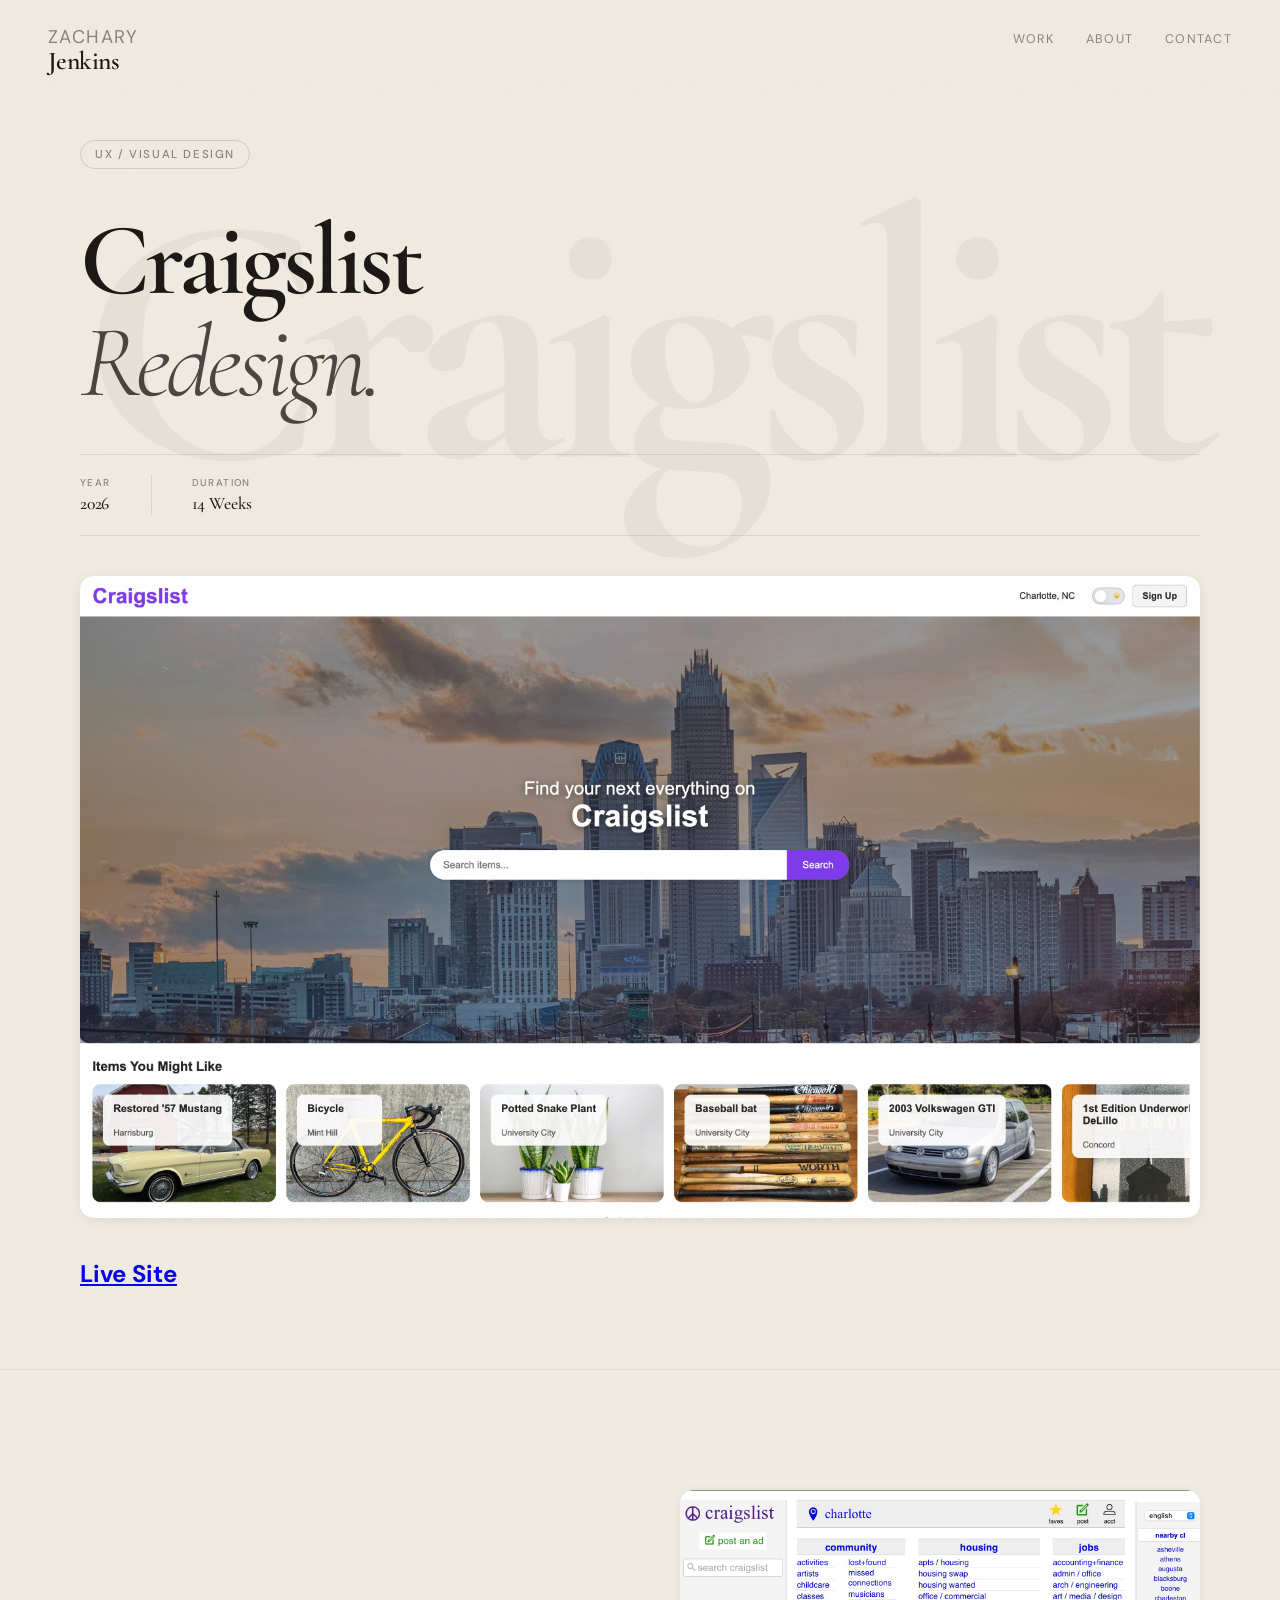
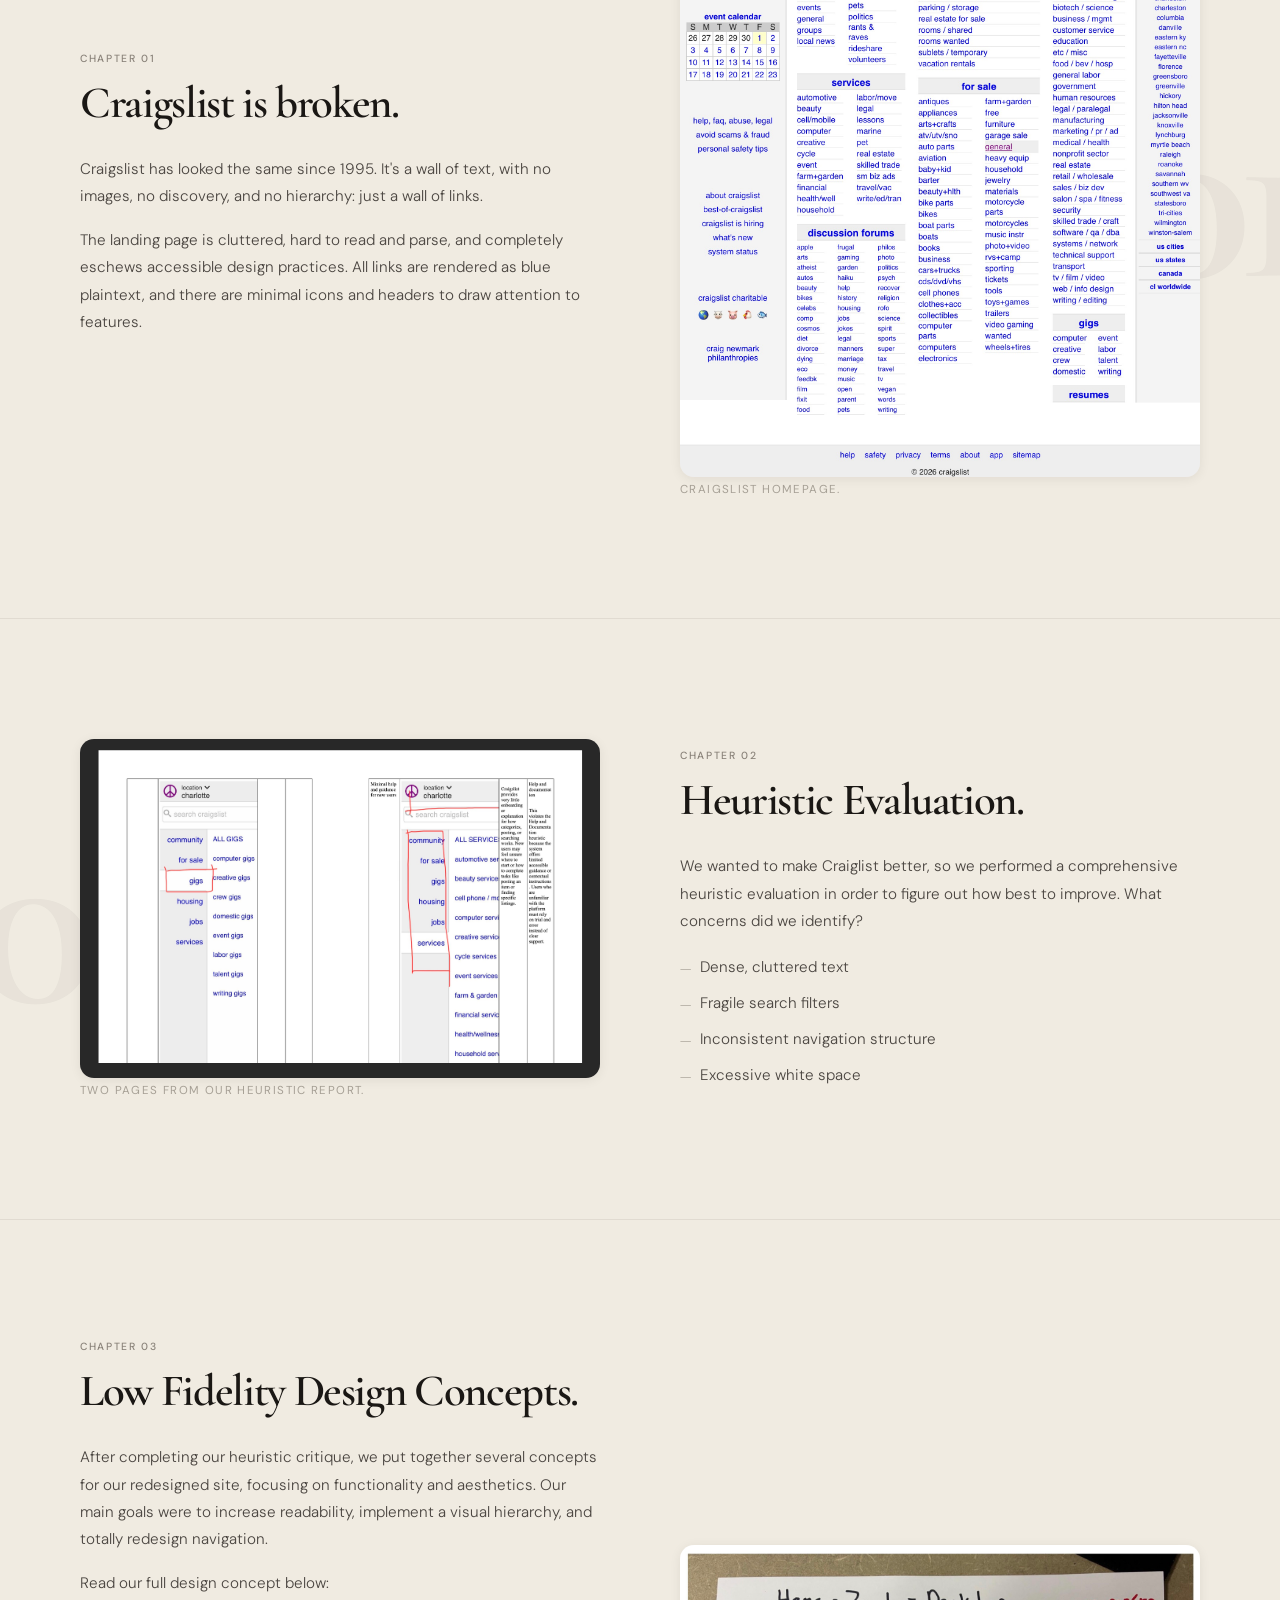
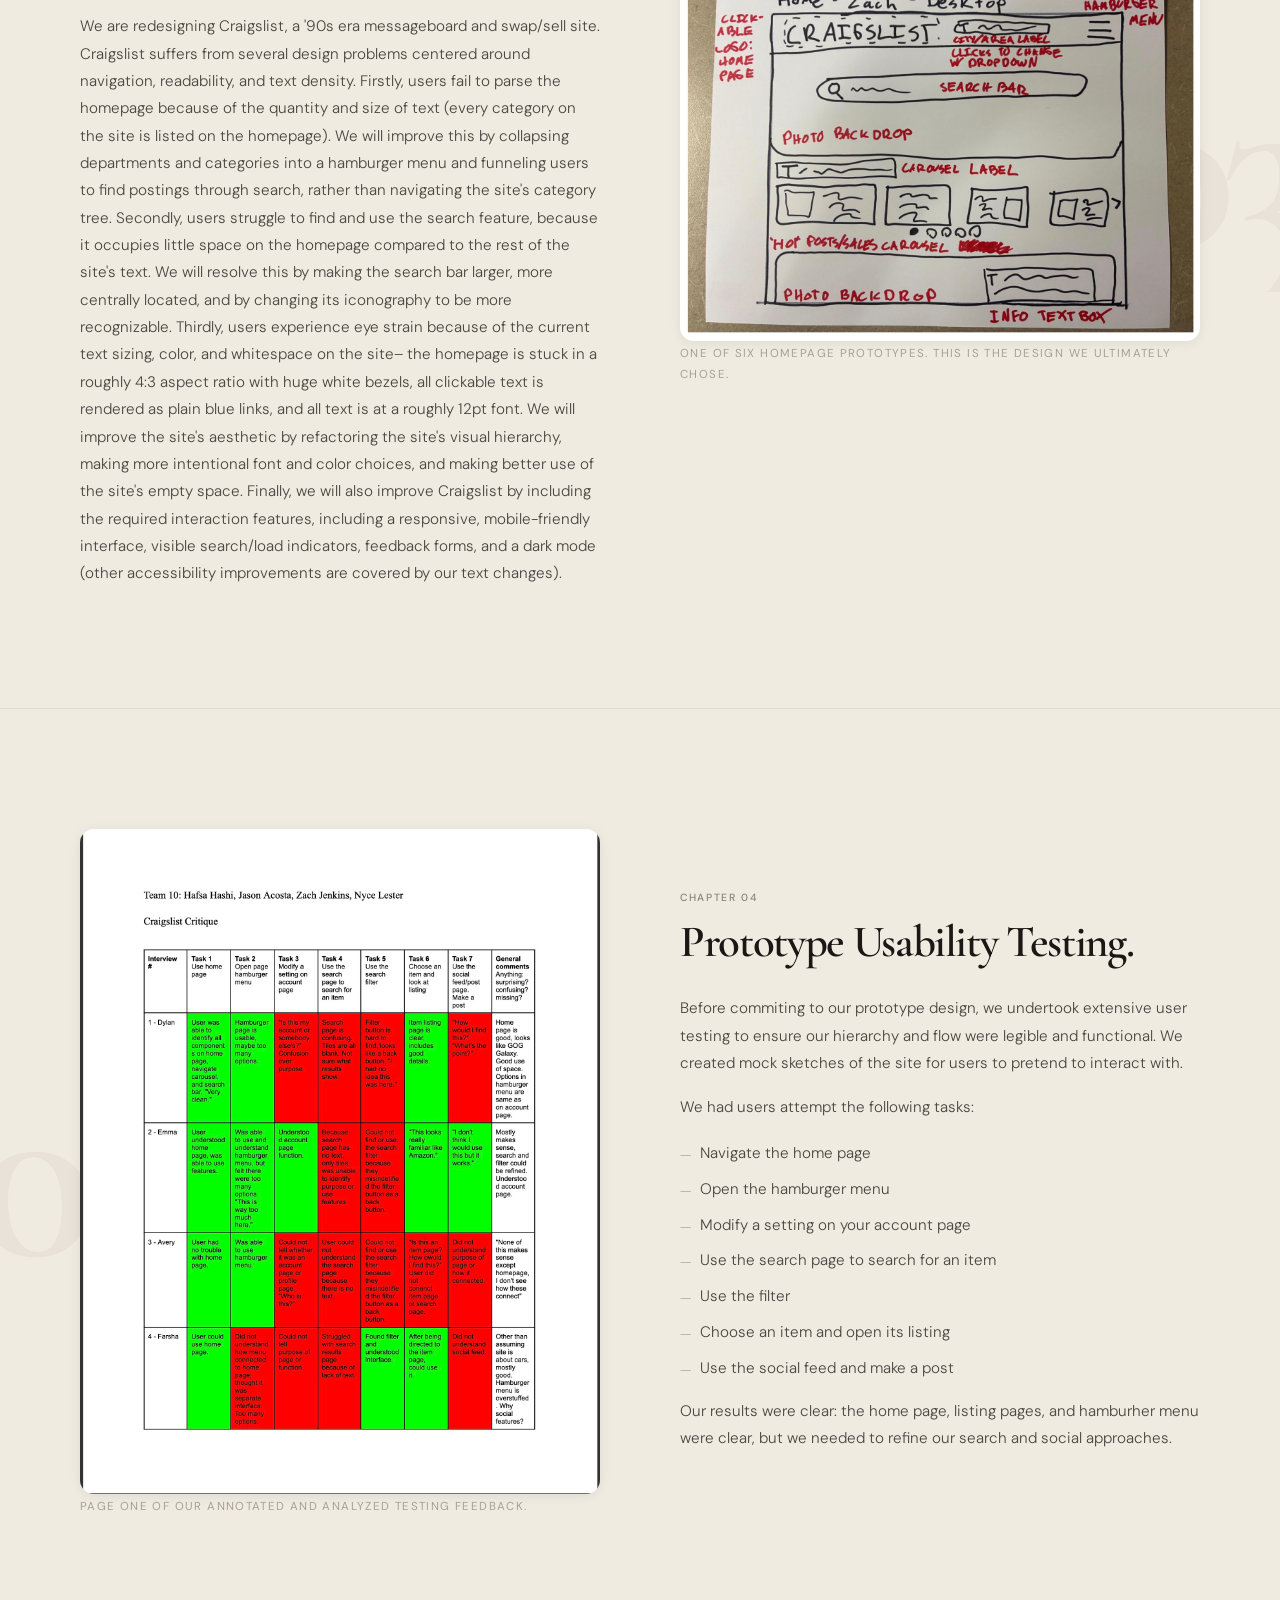
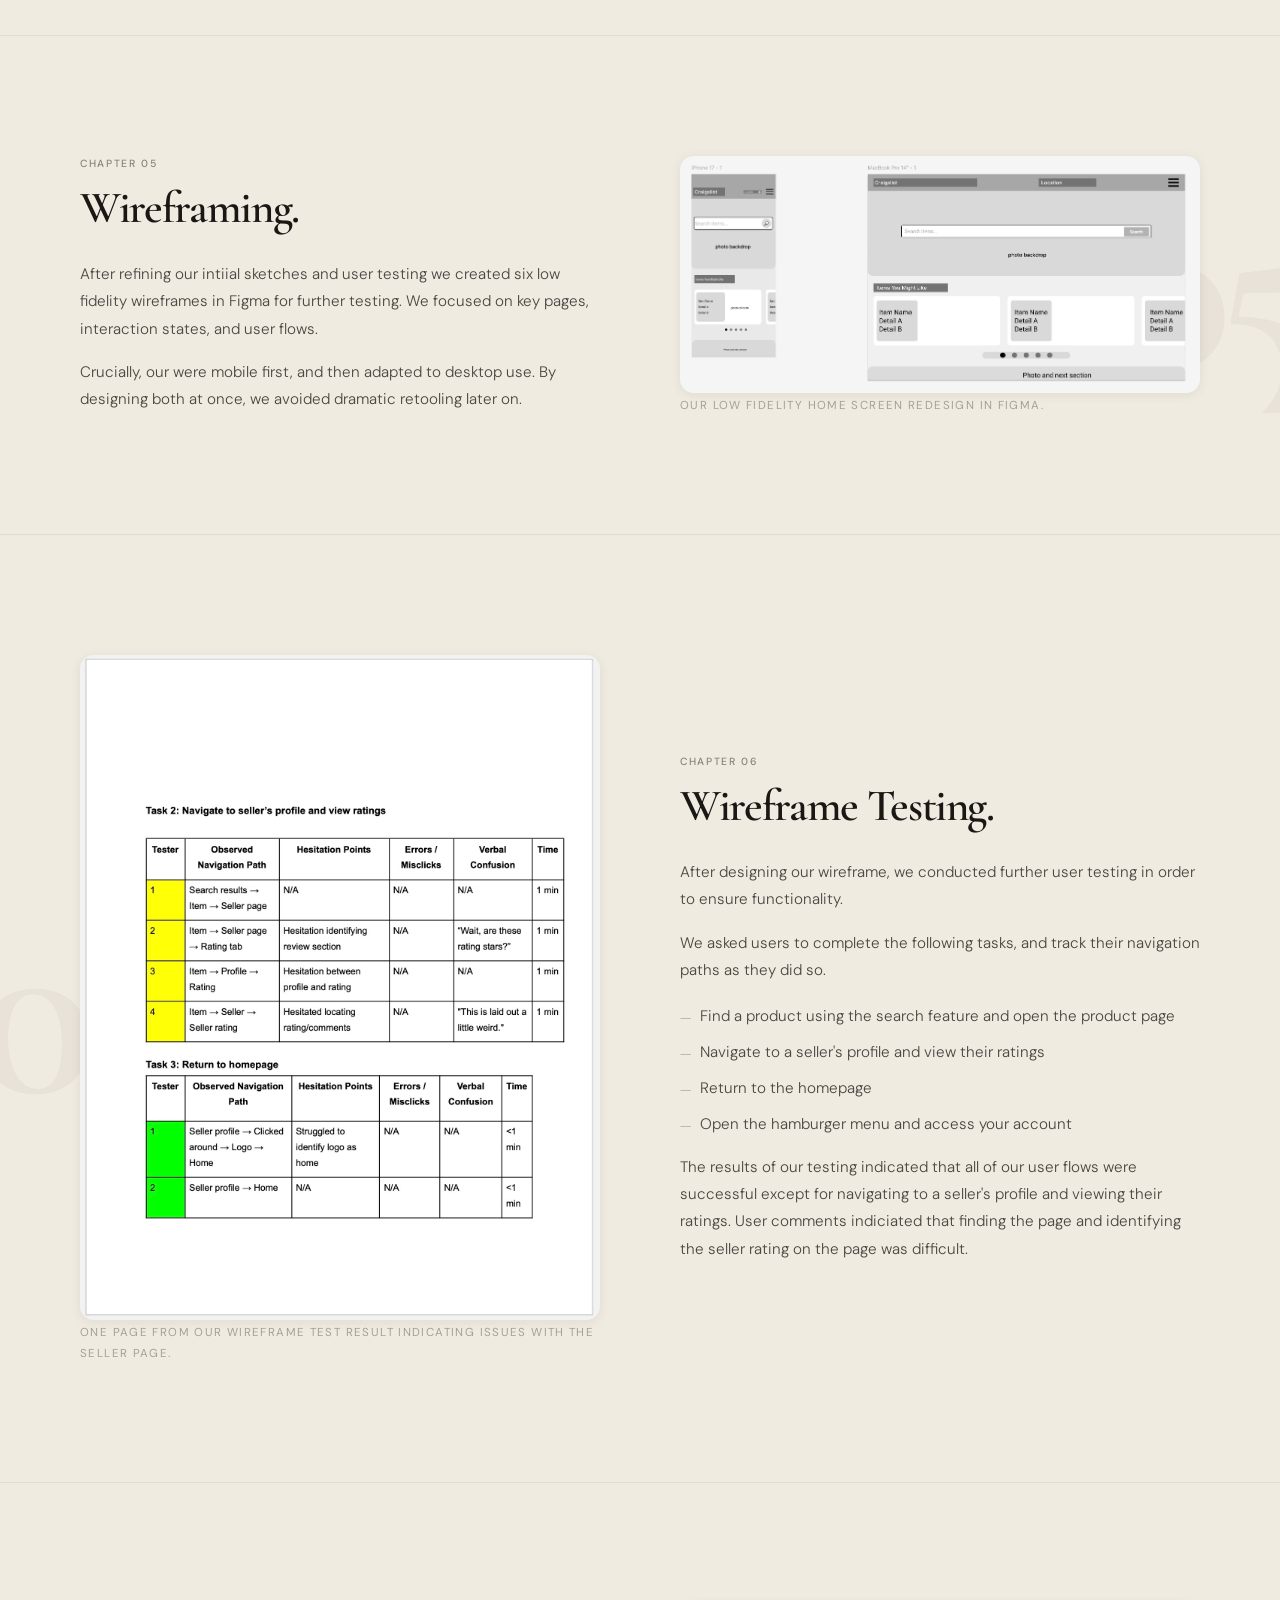
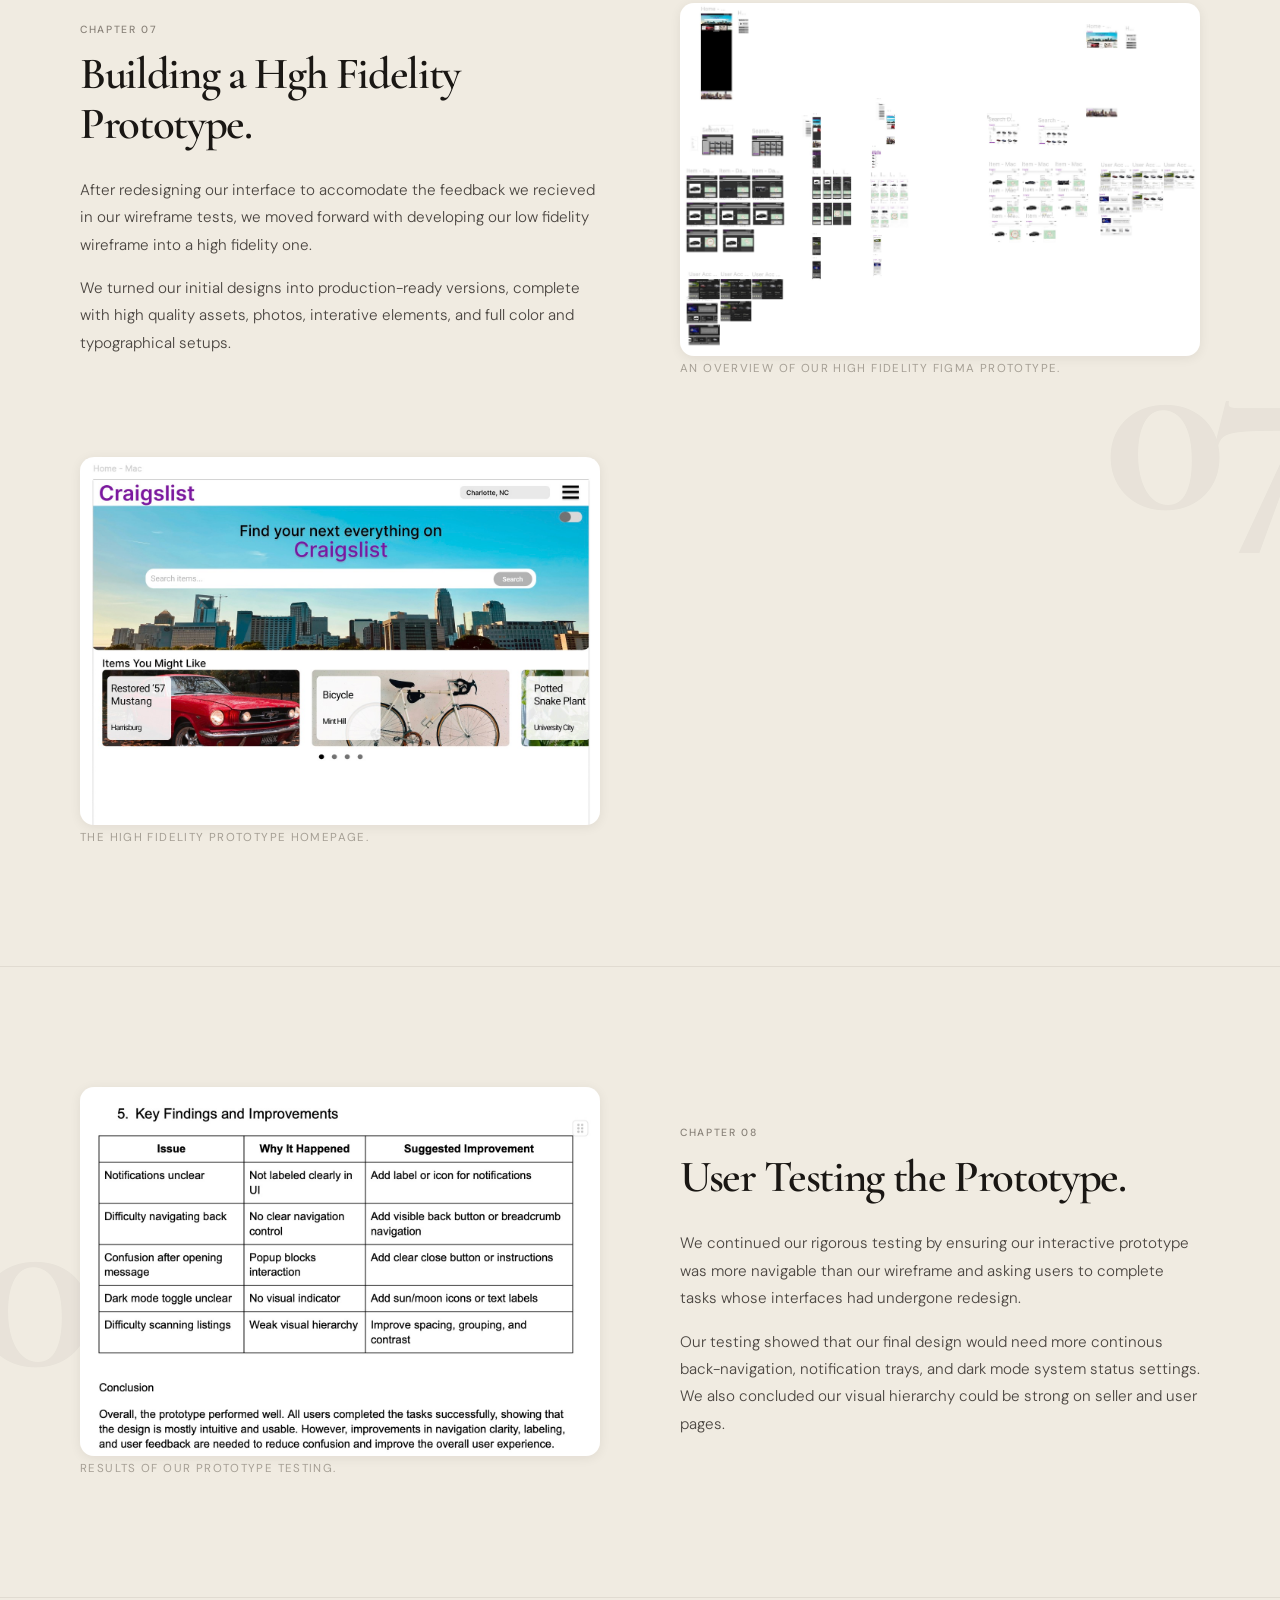
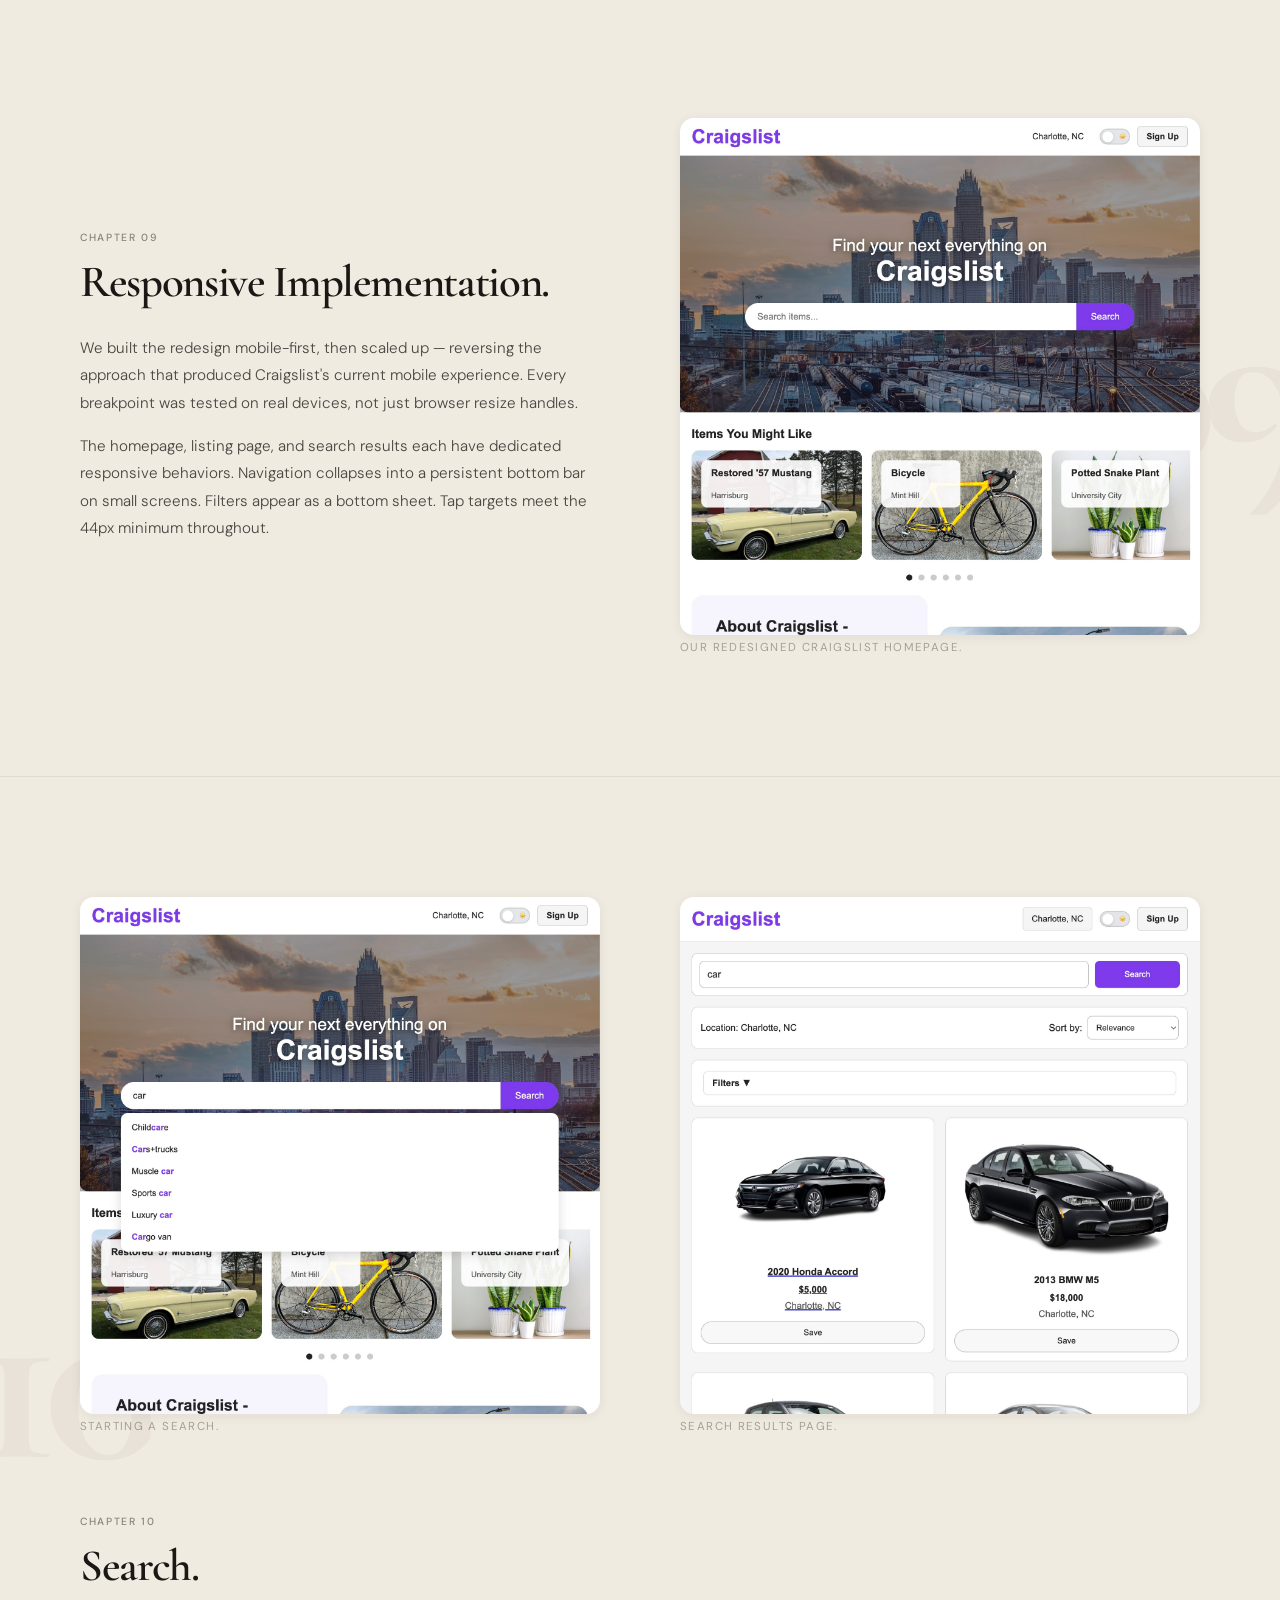
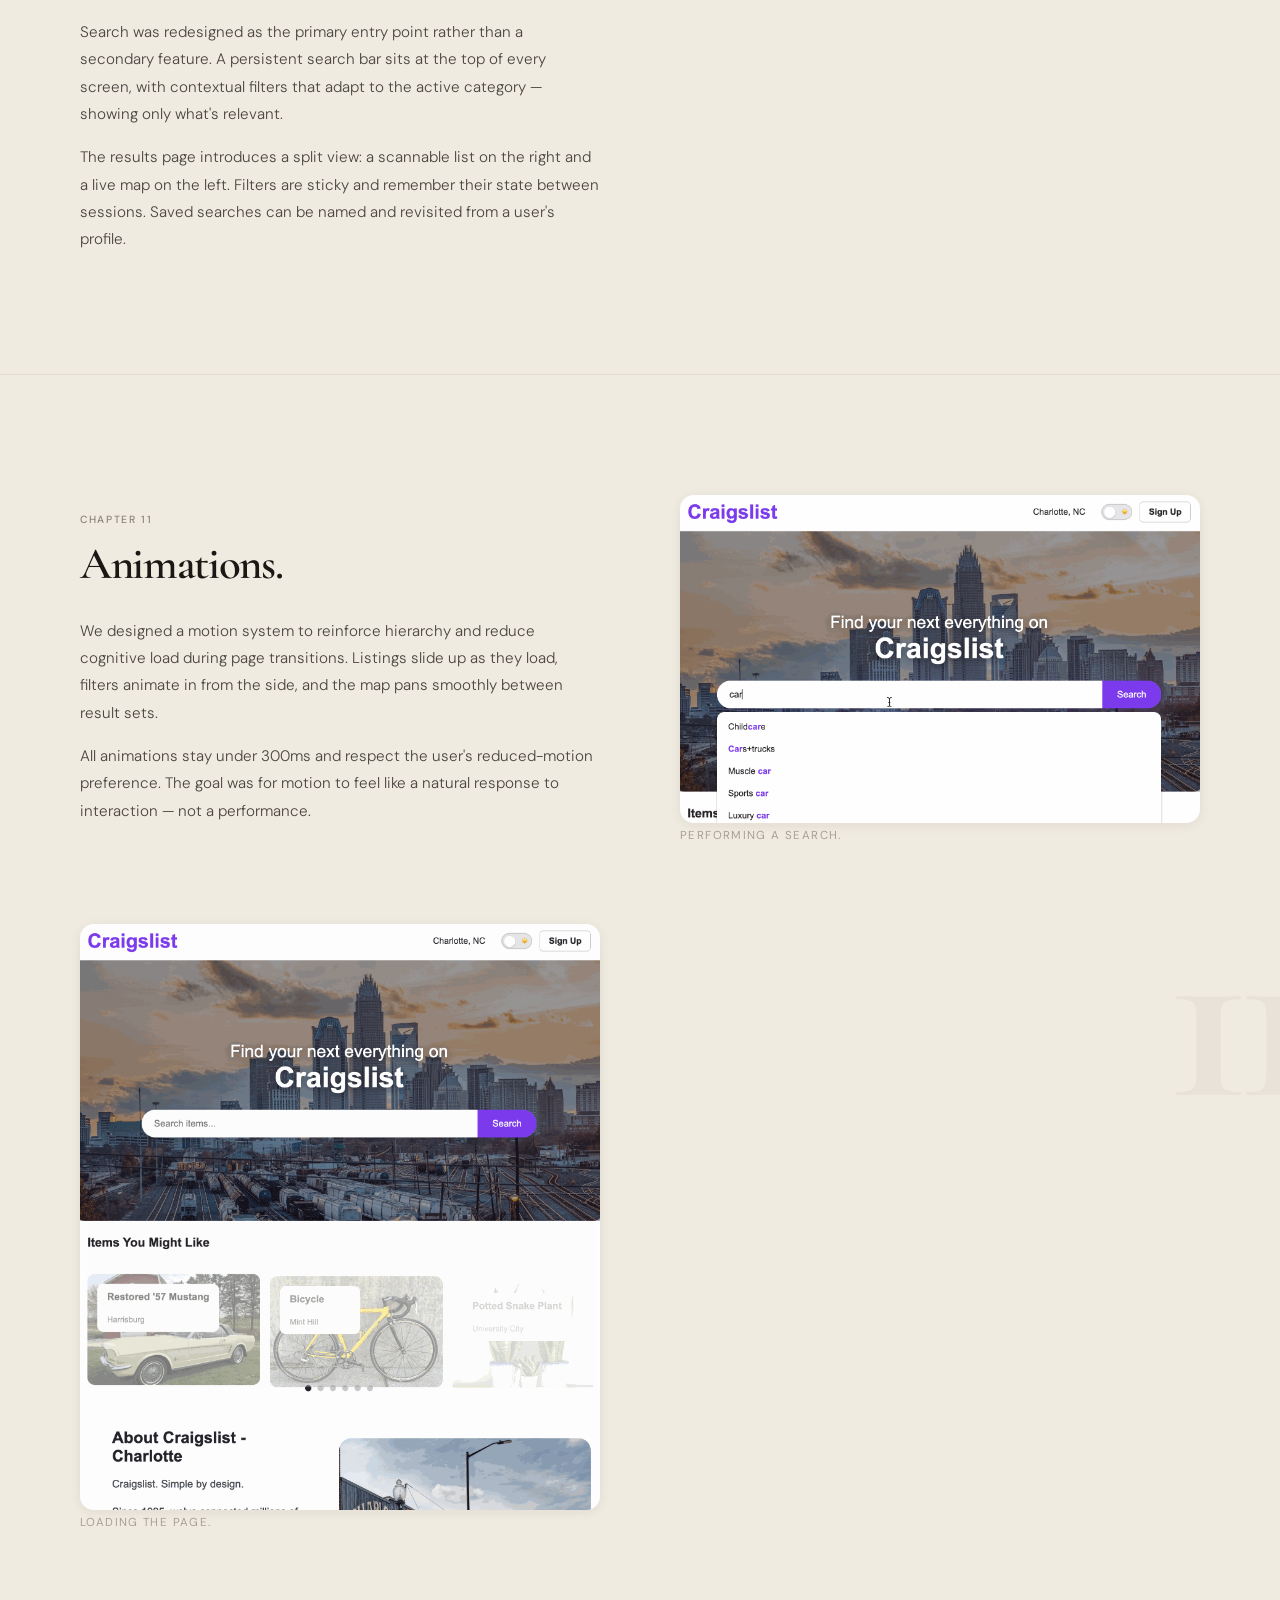
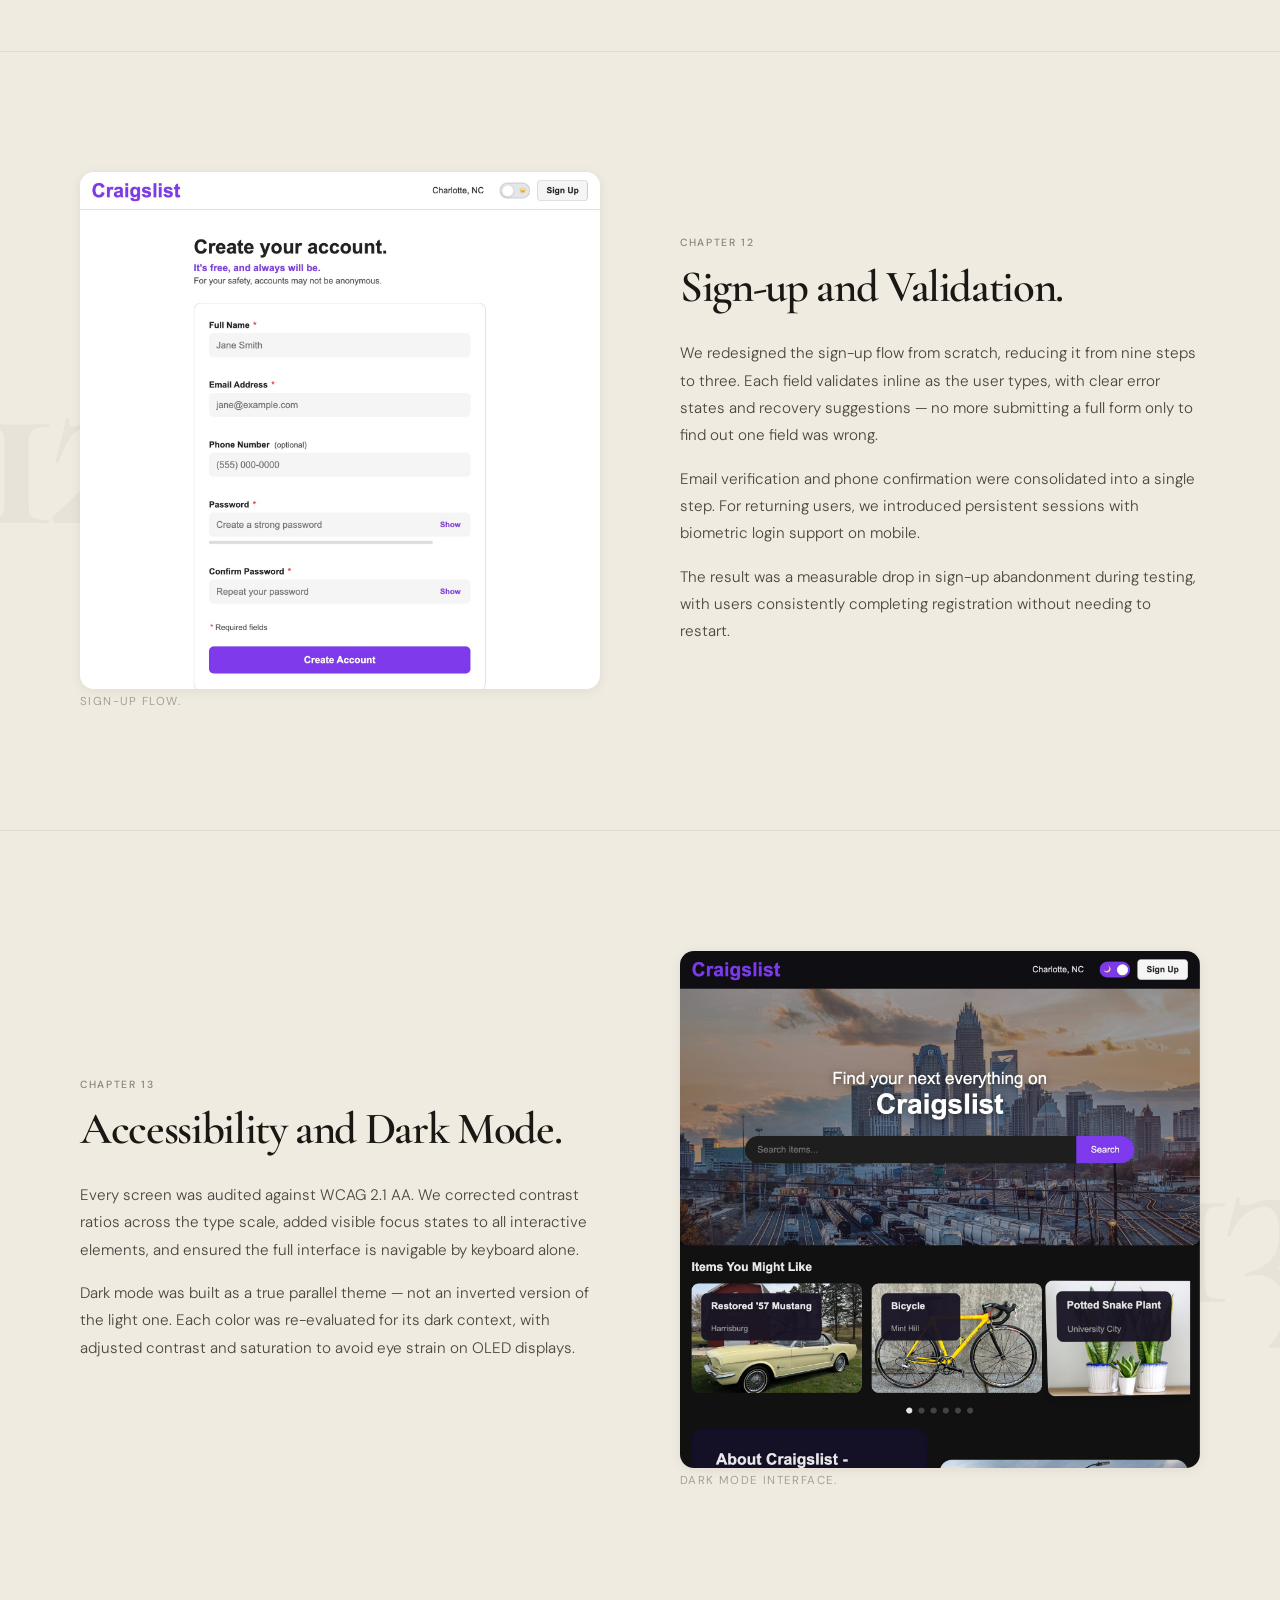
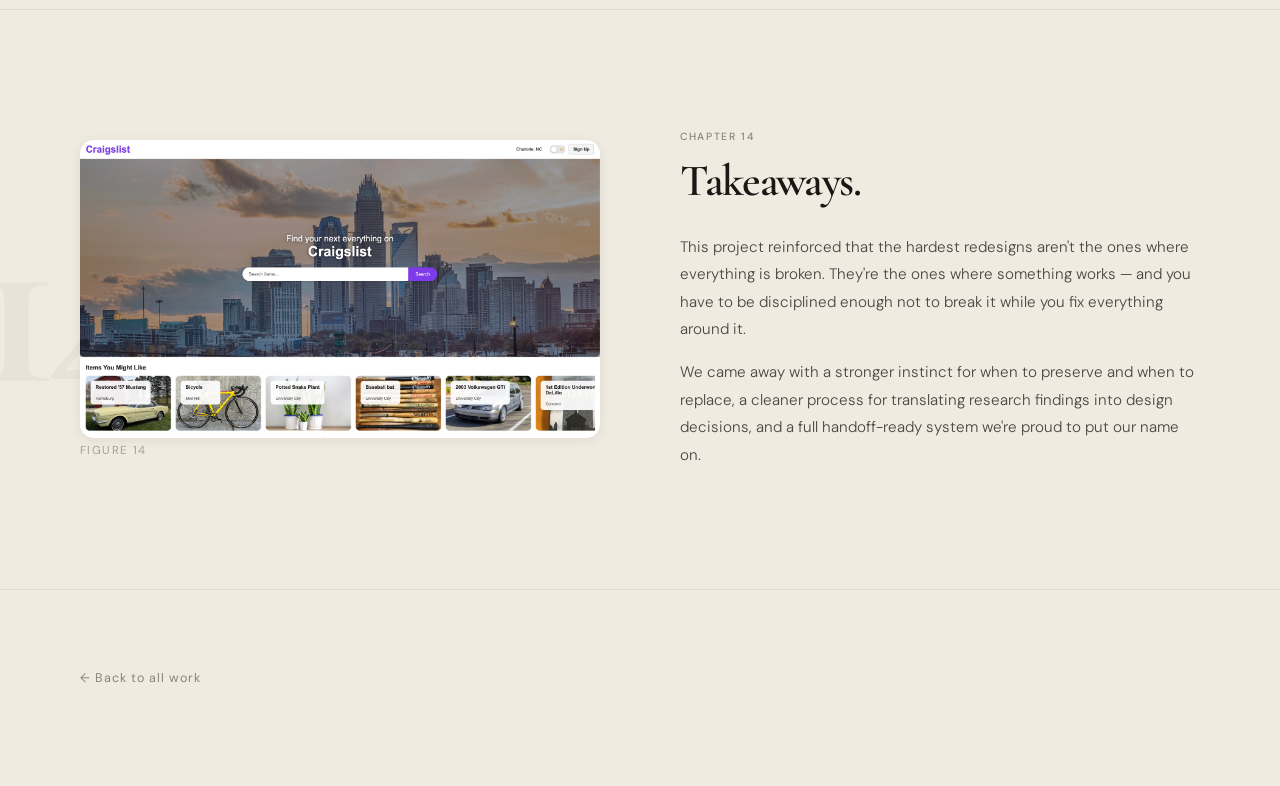
==== commit ad509d3b: "Add card images and overlay image support Add a new small.jpg asset and update card markup to use re" ====
--- a/project-craigslist.html
+++ b/project-craigslist.html
@@ -61,7 +61,7 @@
       <img src="images/hero.jpg">
     </div>
 
-    <h1><a href="">Live Site</a></h1>
+    <h1><a href="https://craigslist-redesign-uncc.vercel.app/index.html">Live Site</a></h1>
   </section>
 
   <!-- ═══════════════════════════════════
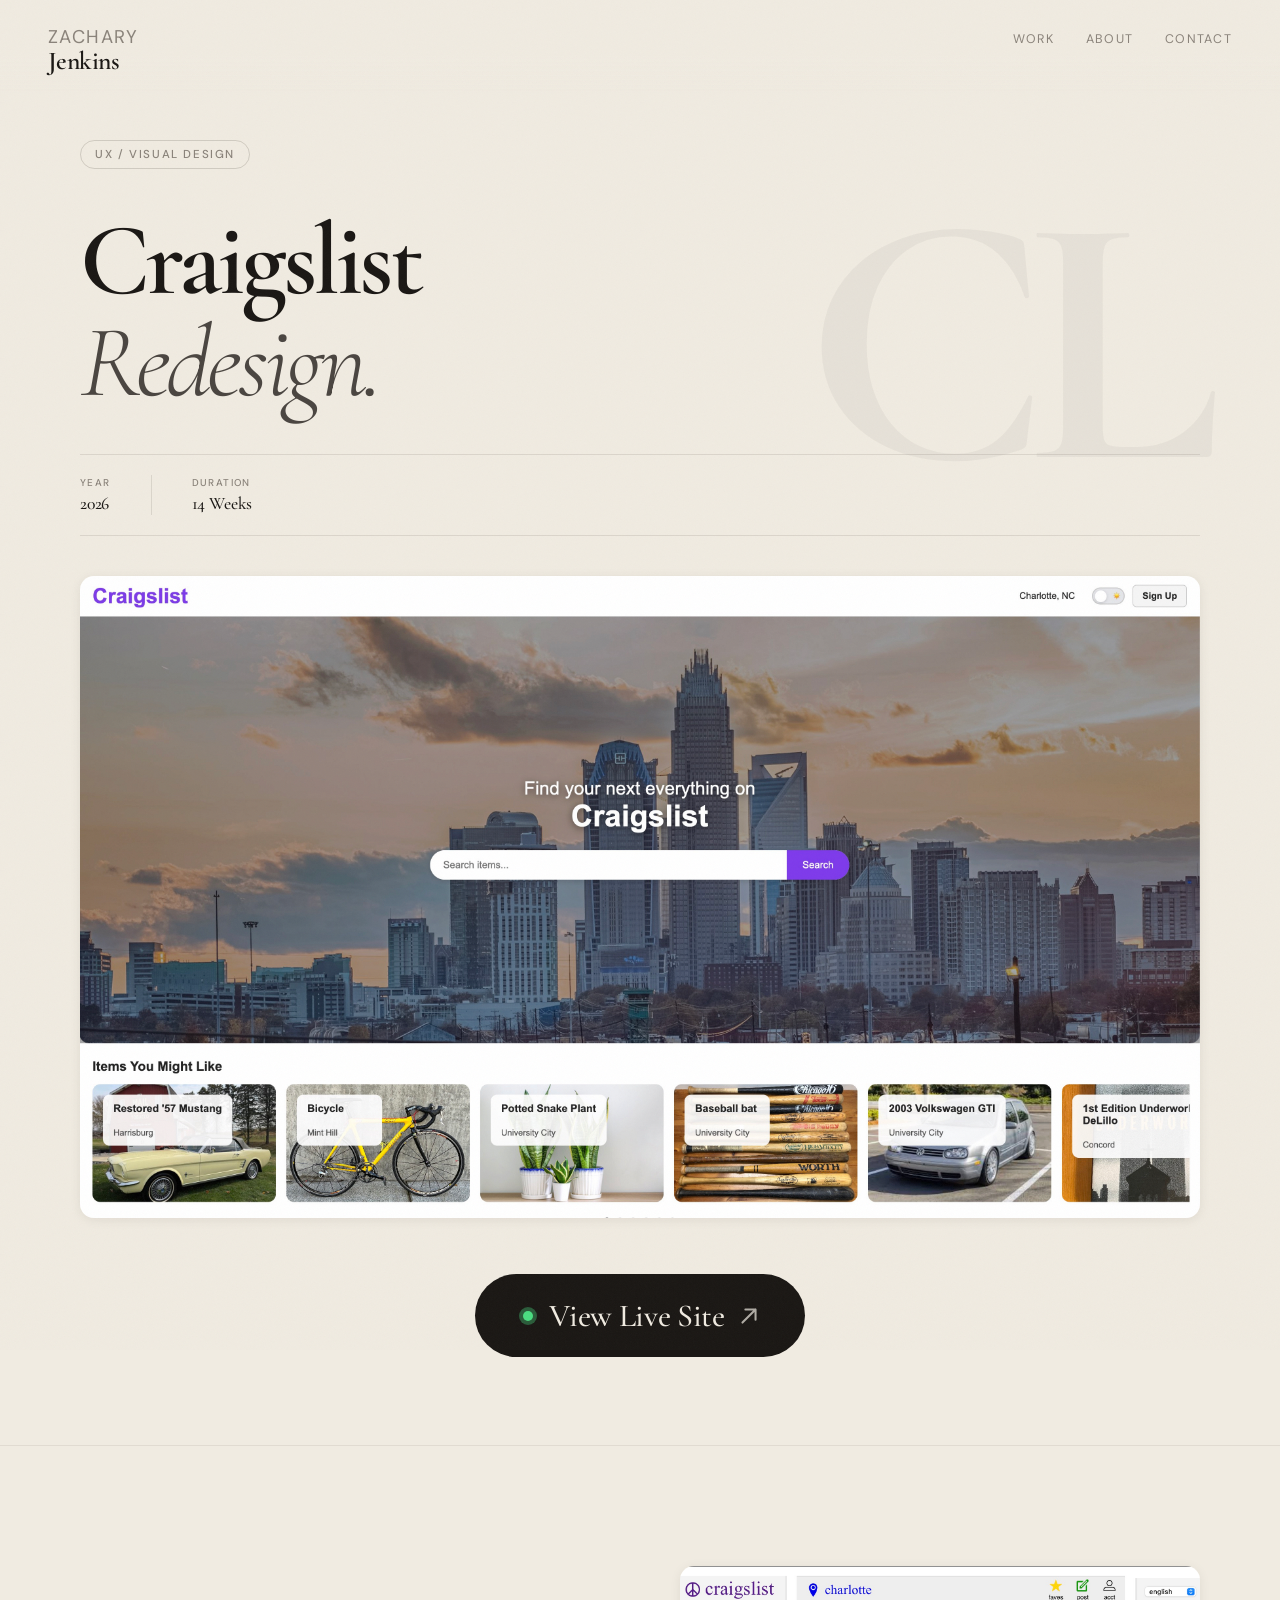
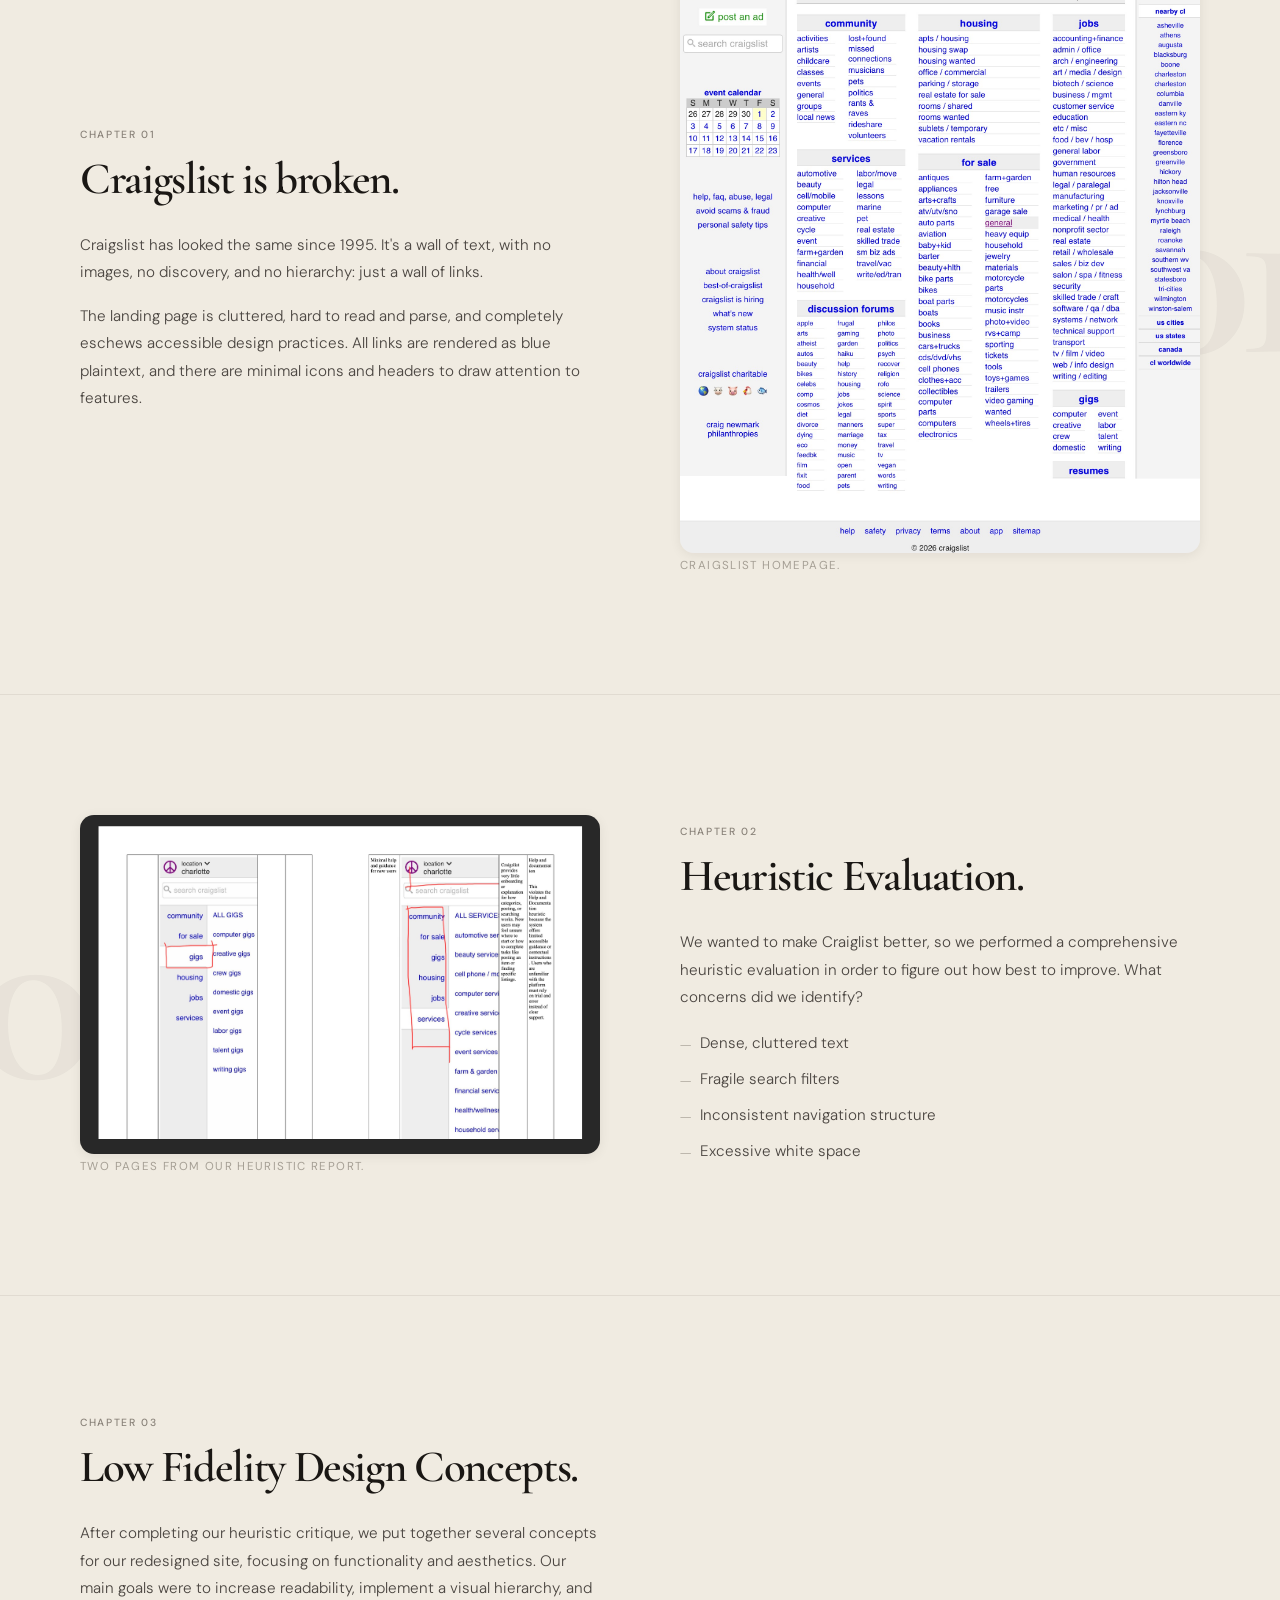
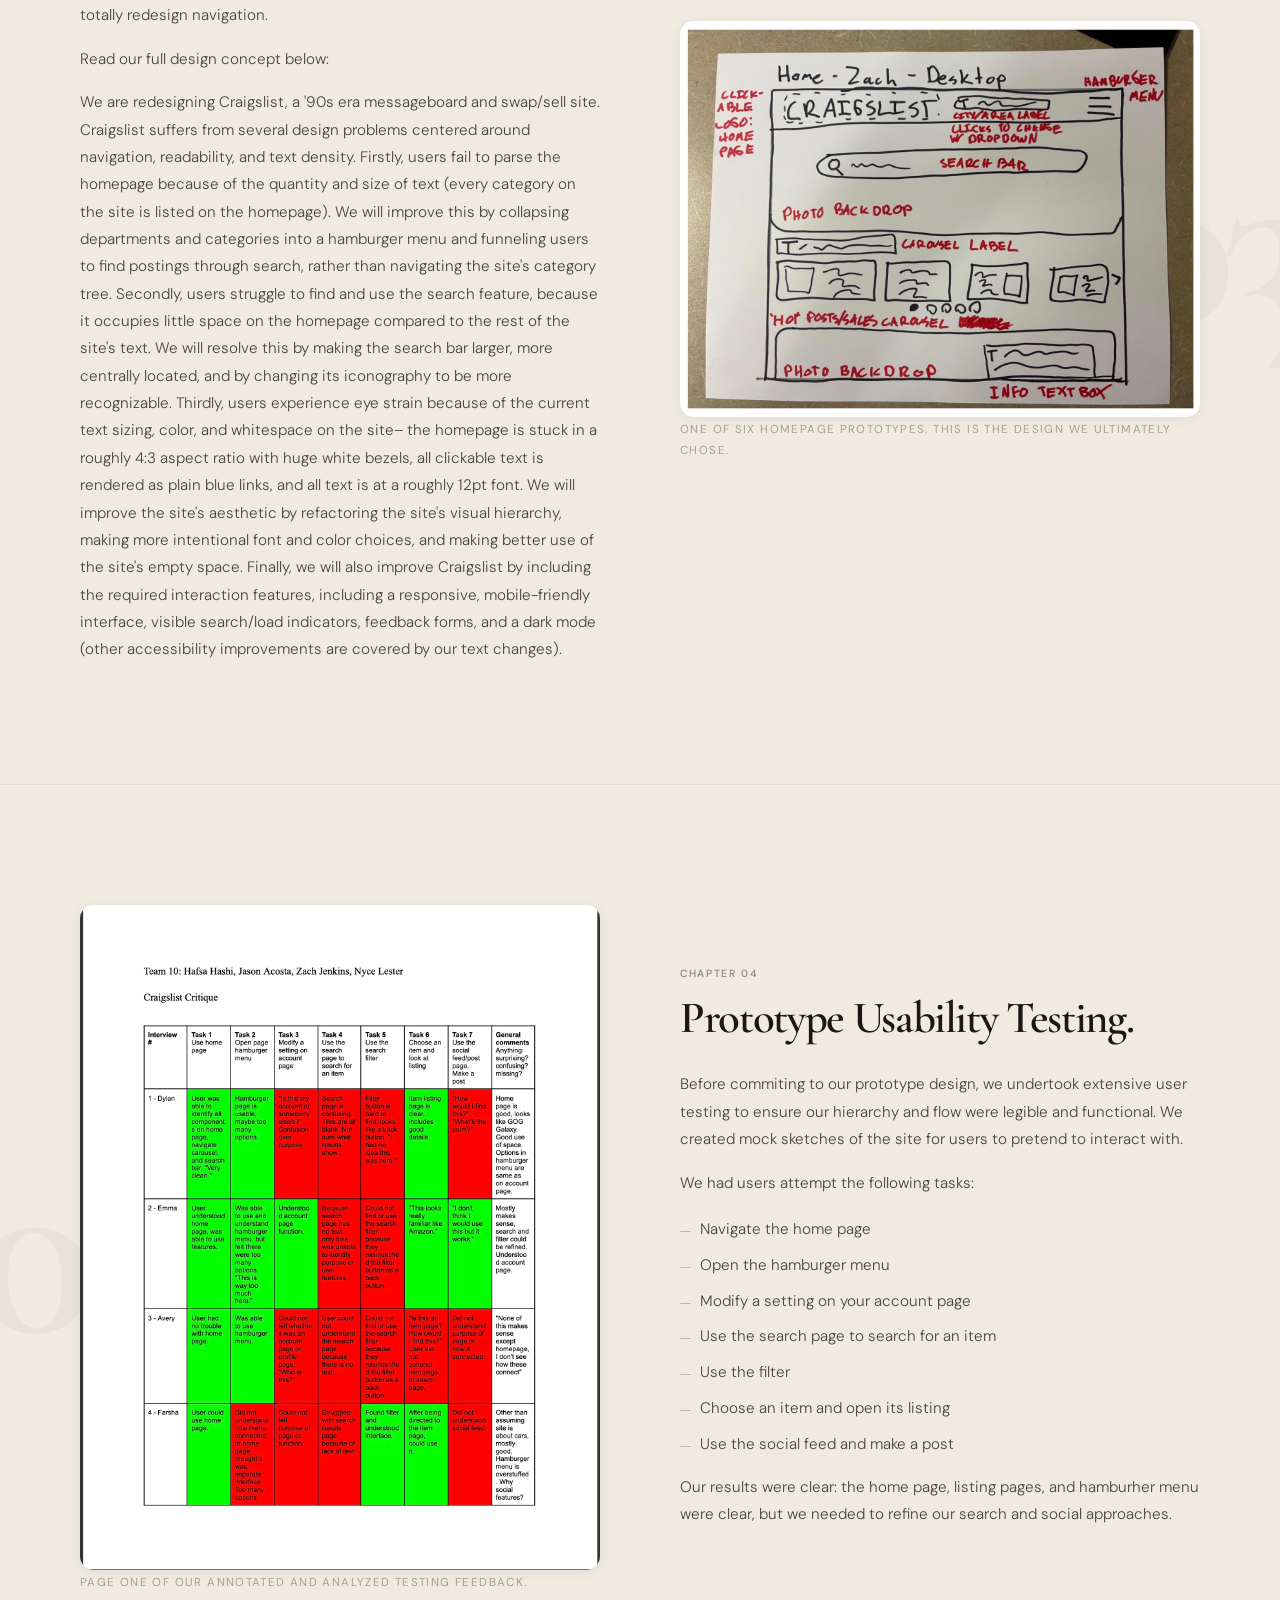
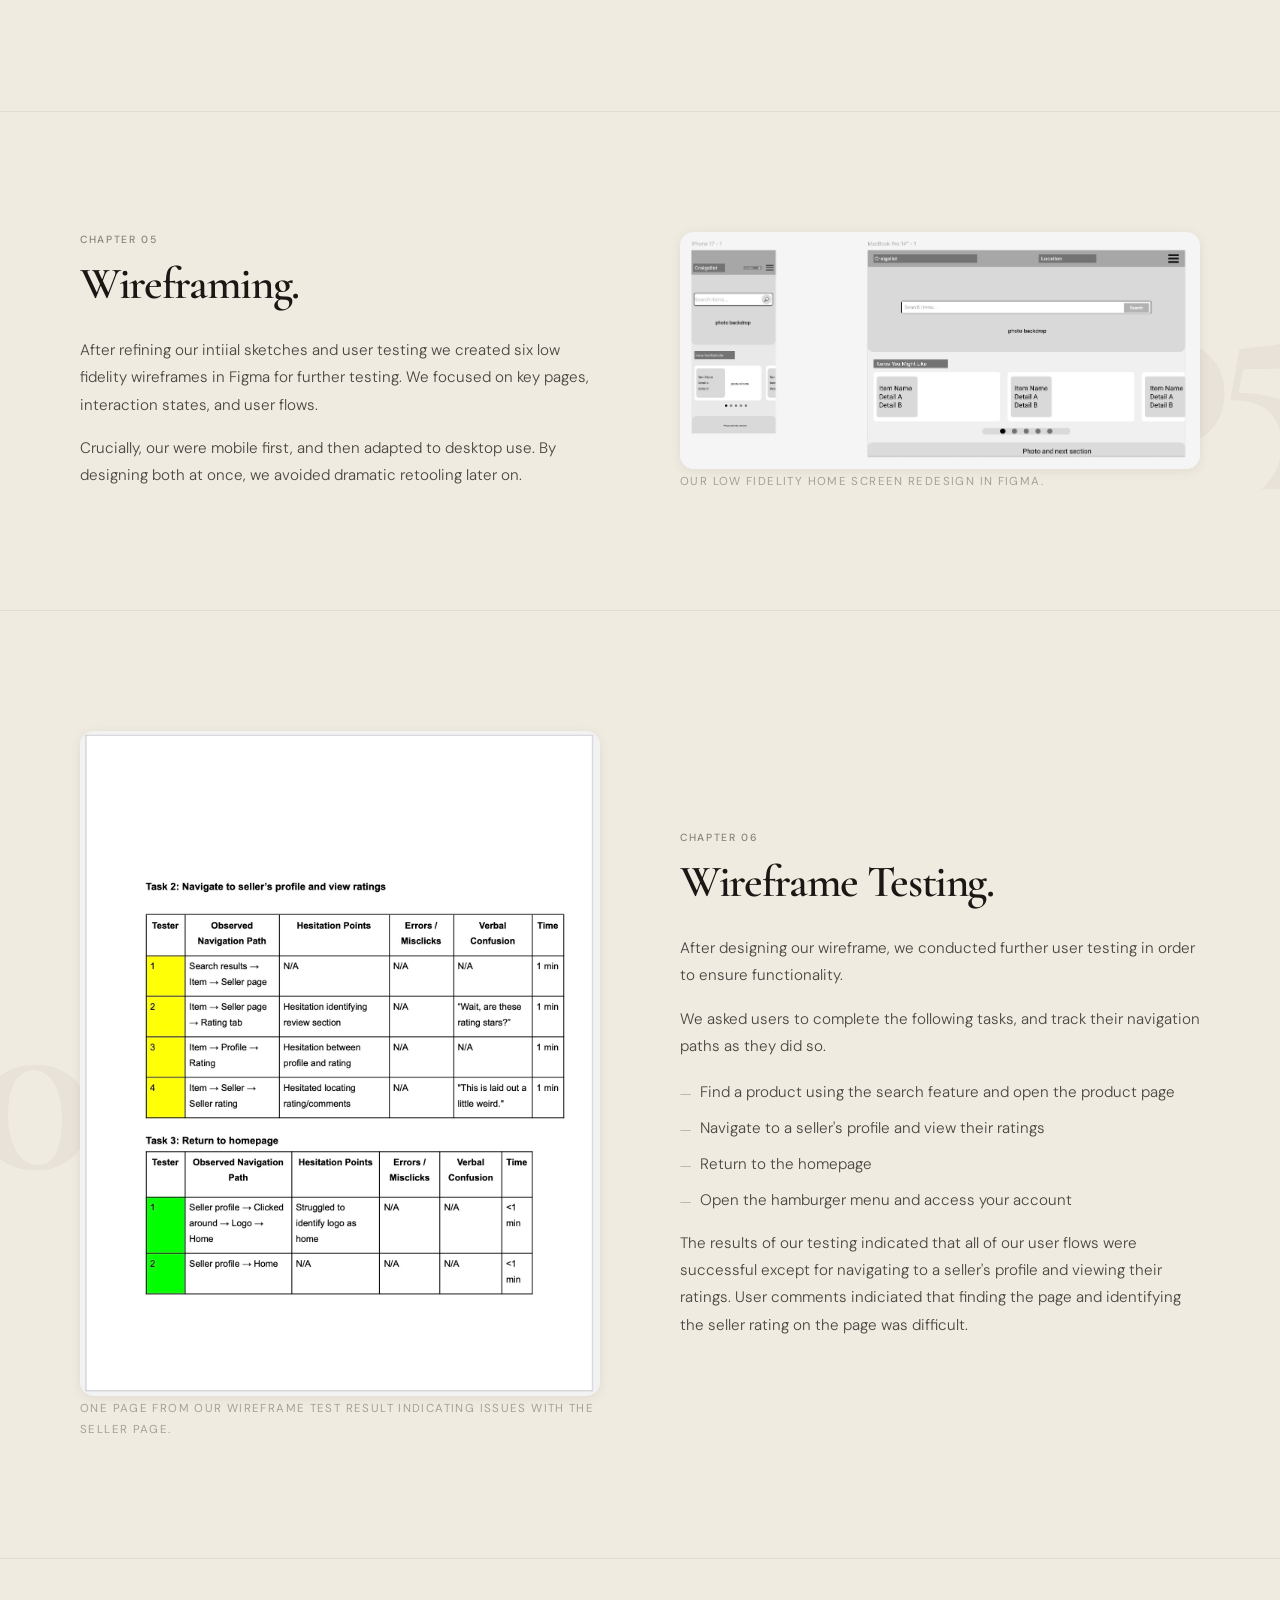
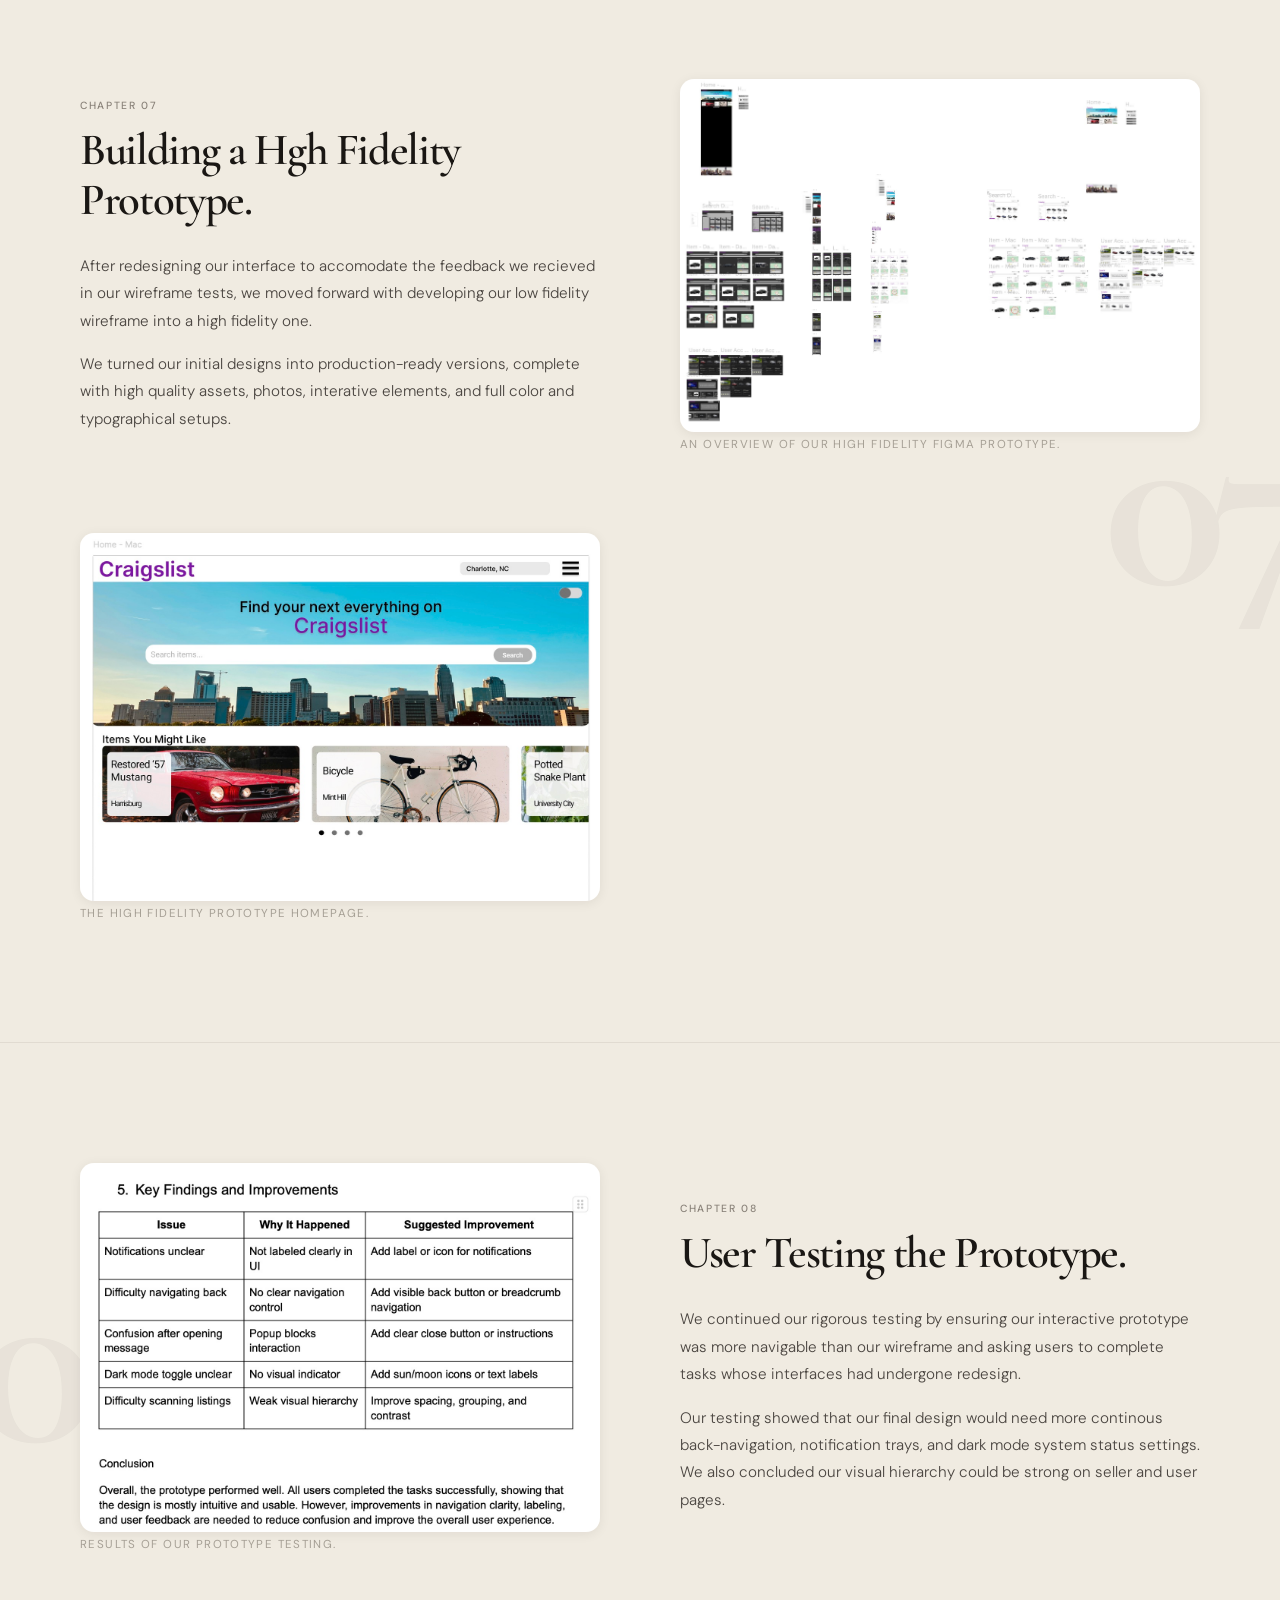
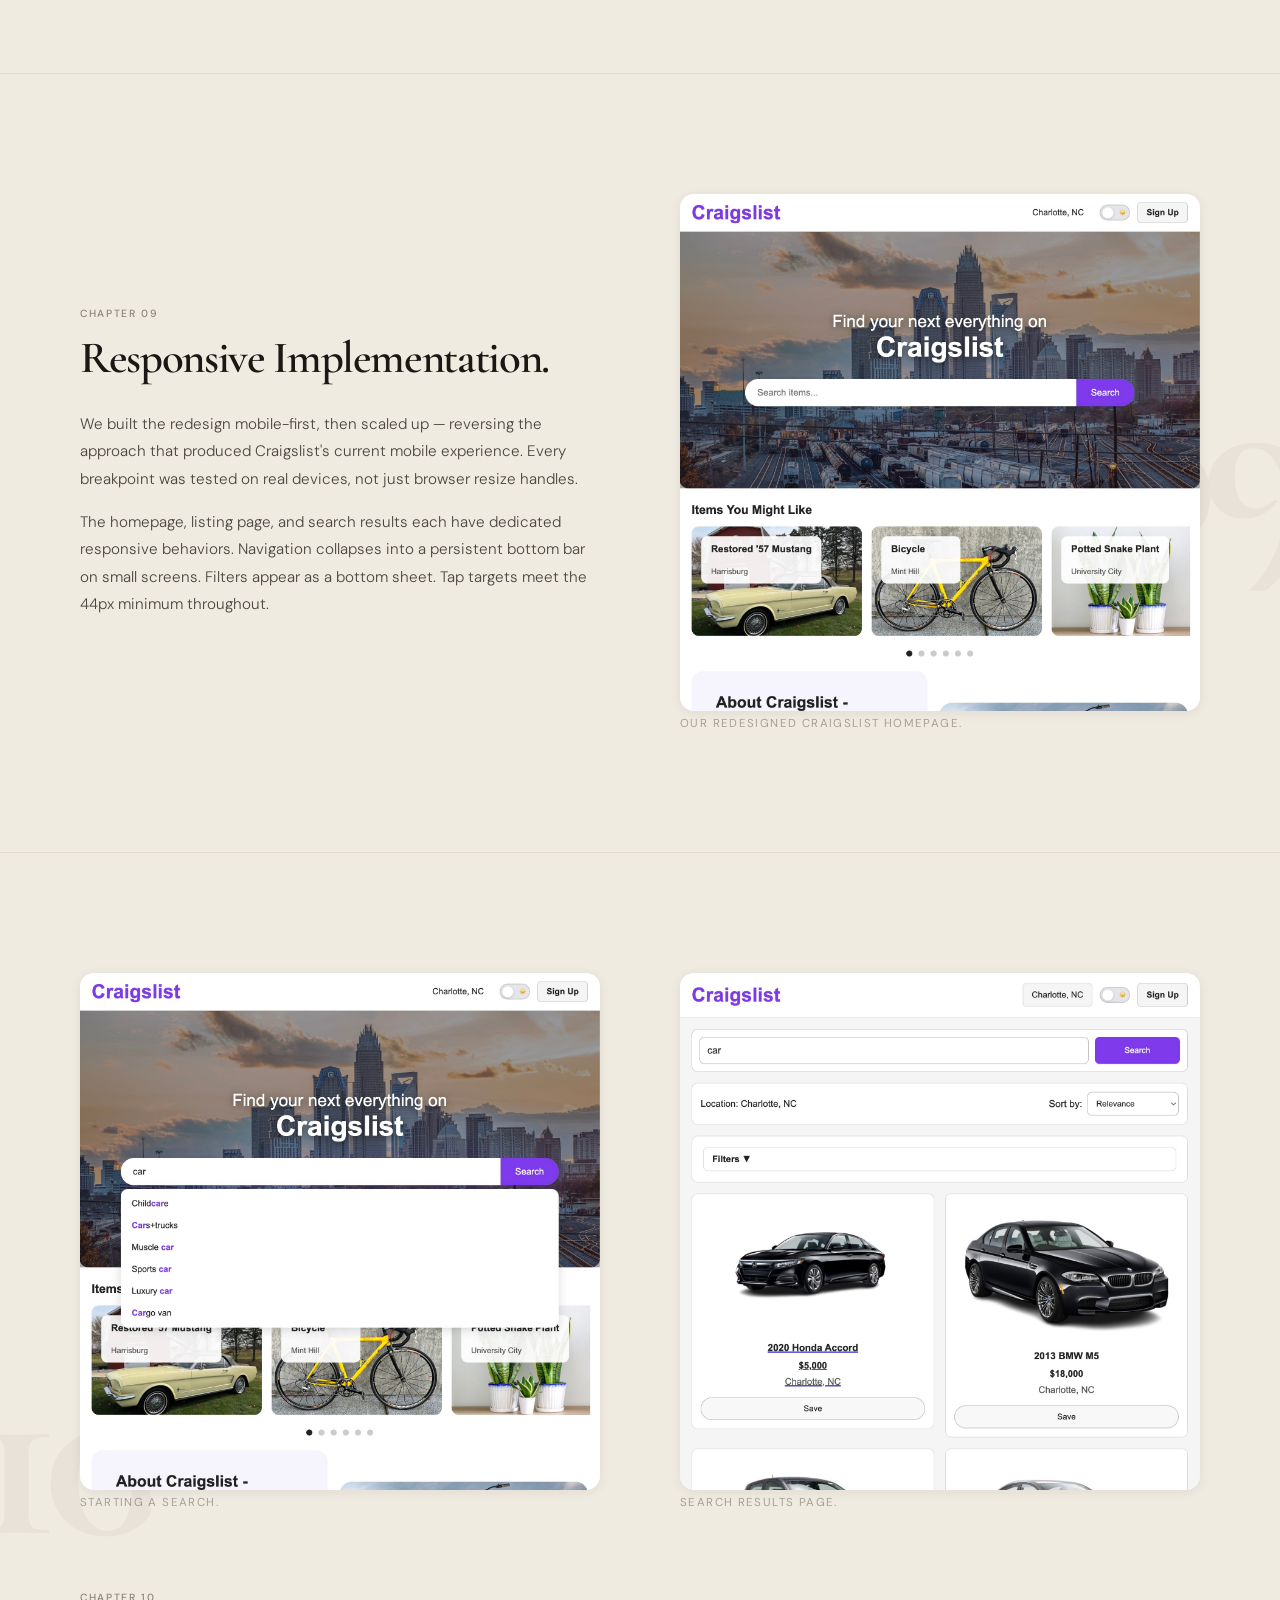
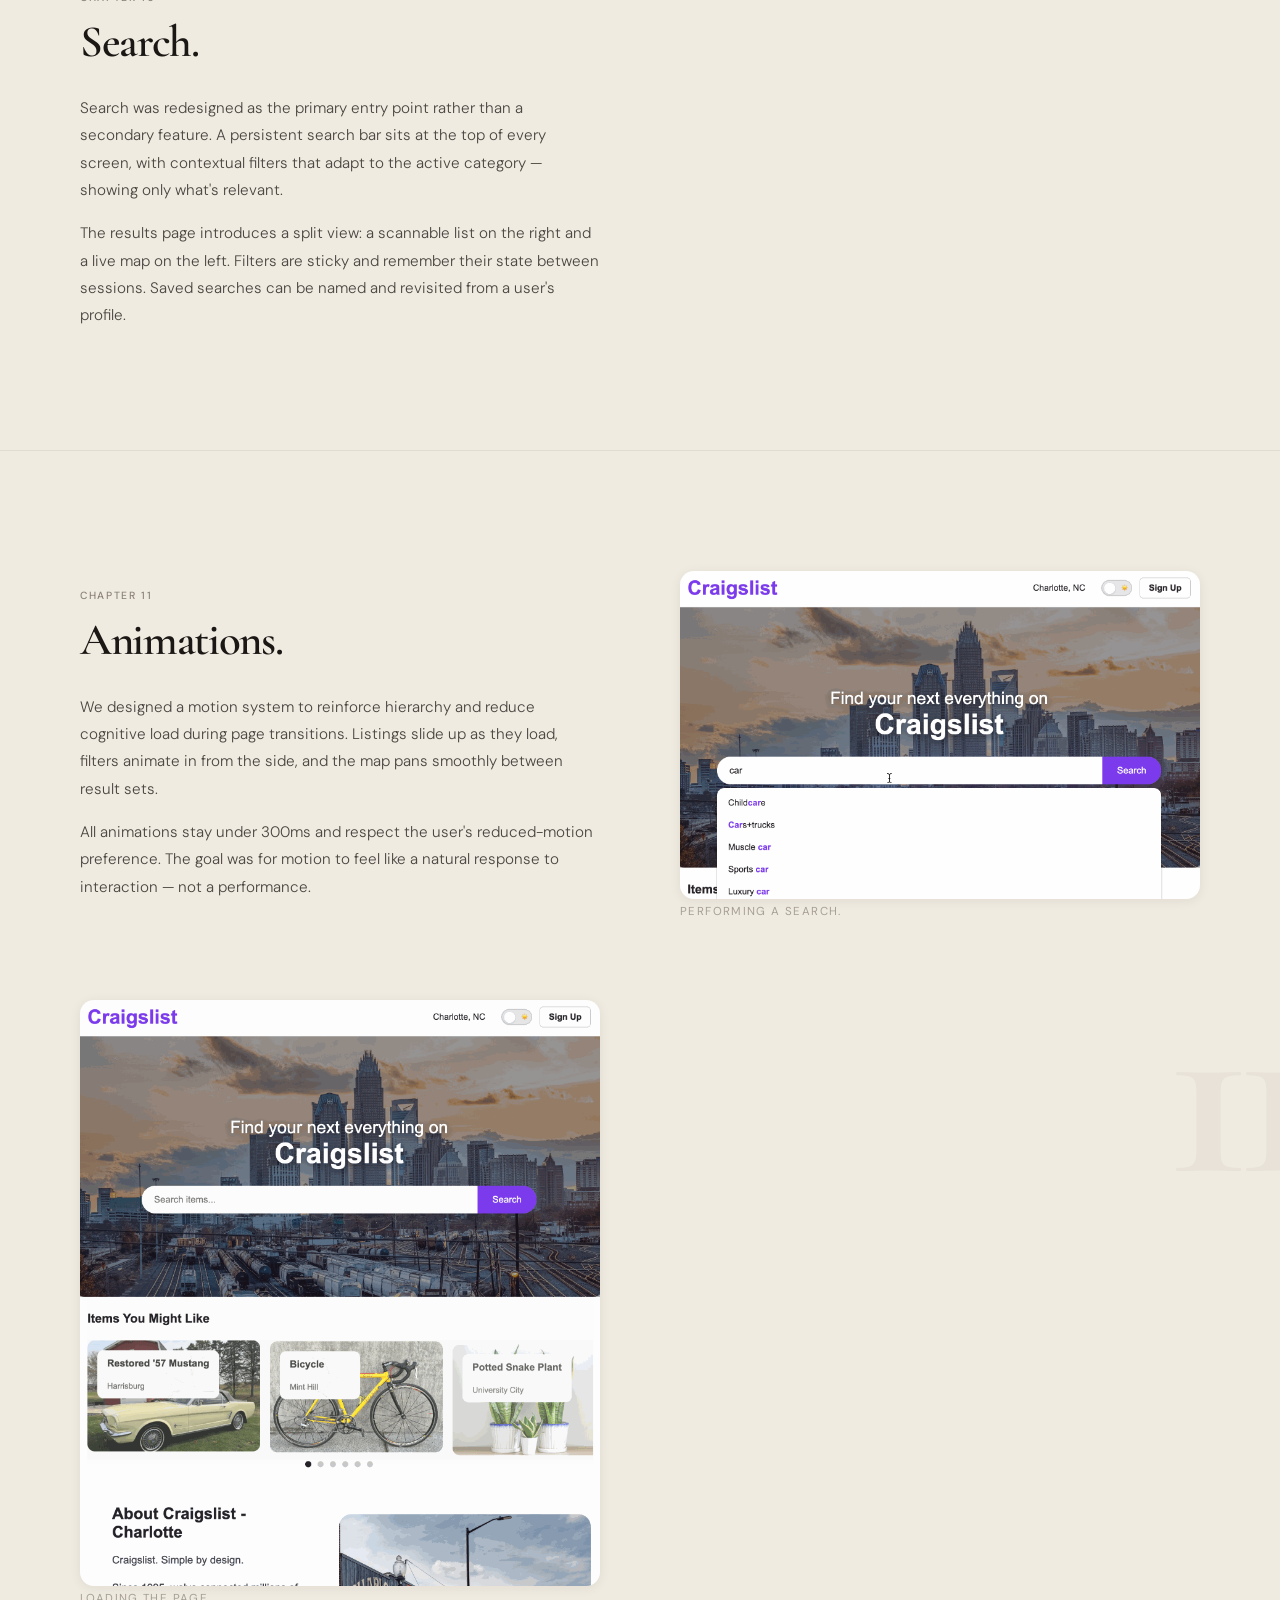
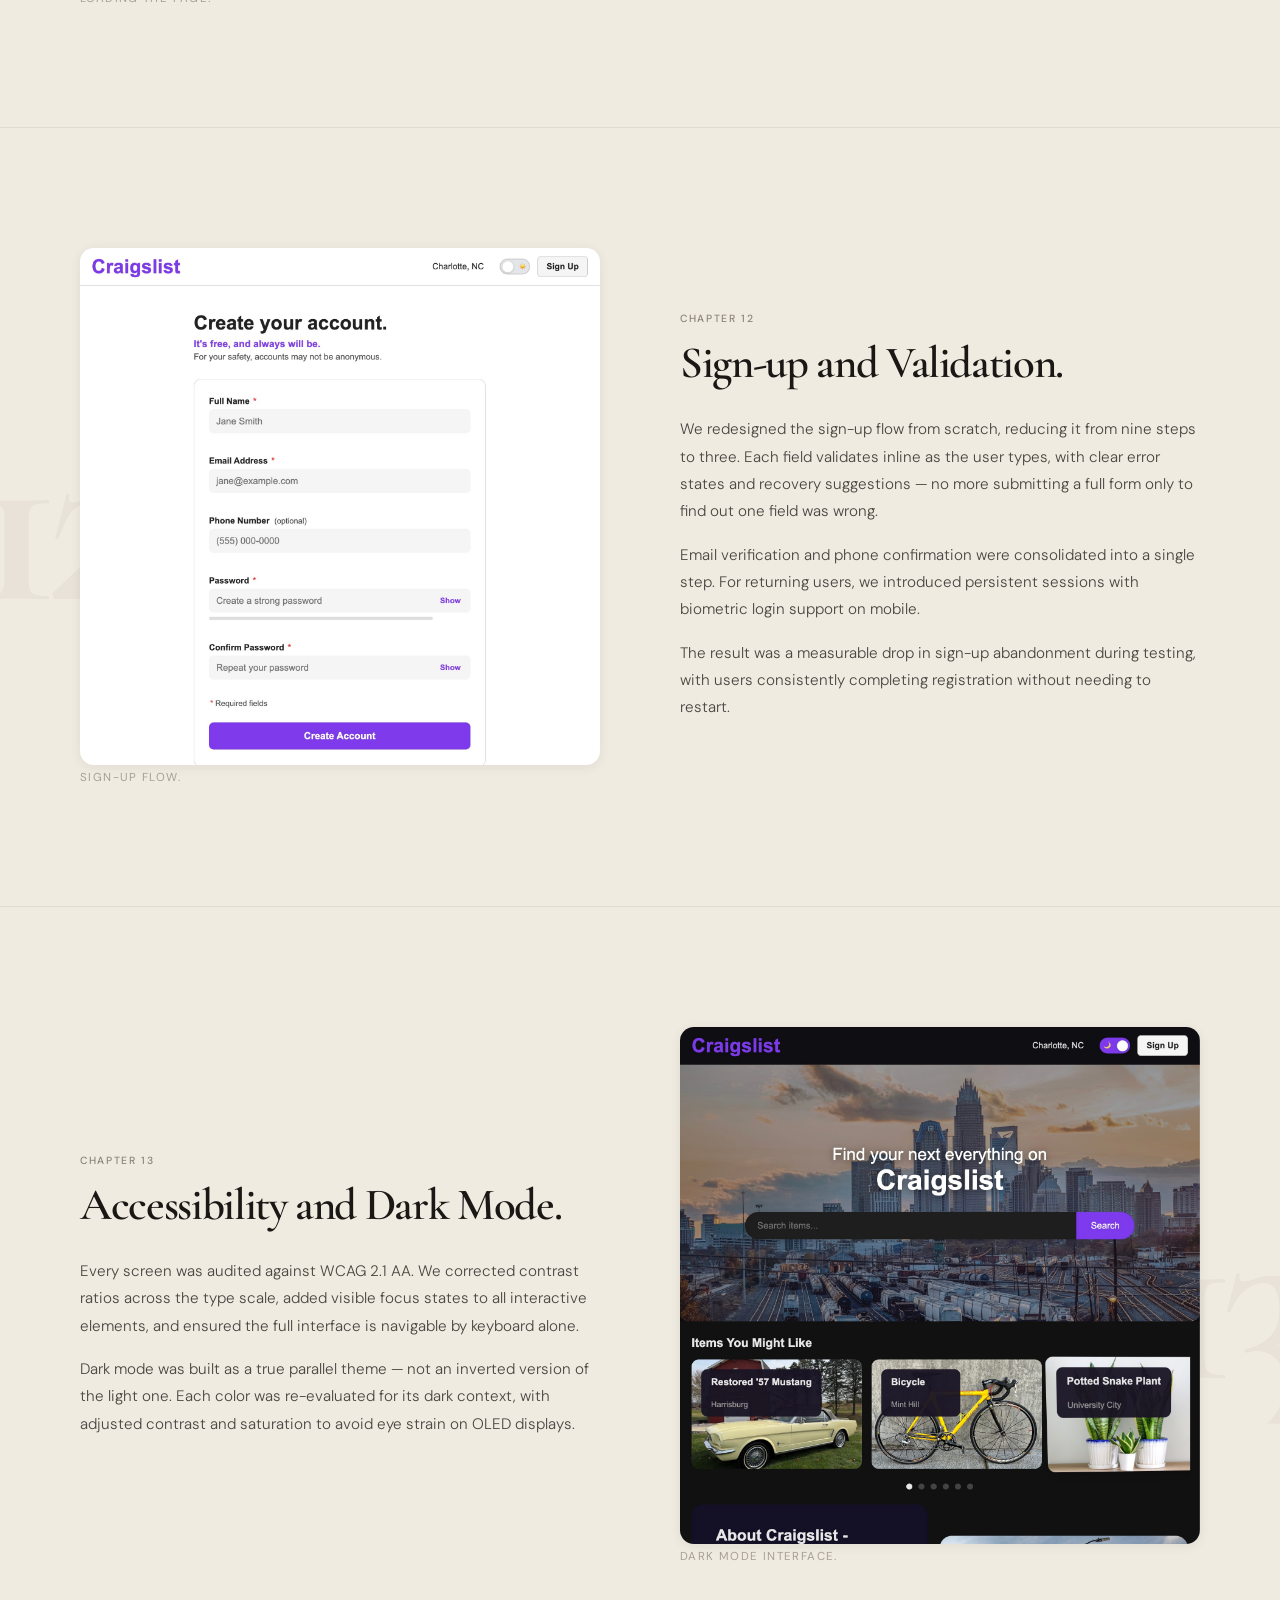
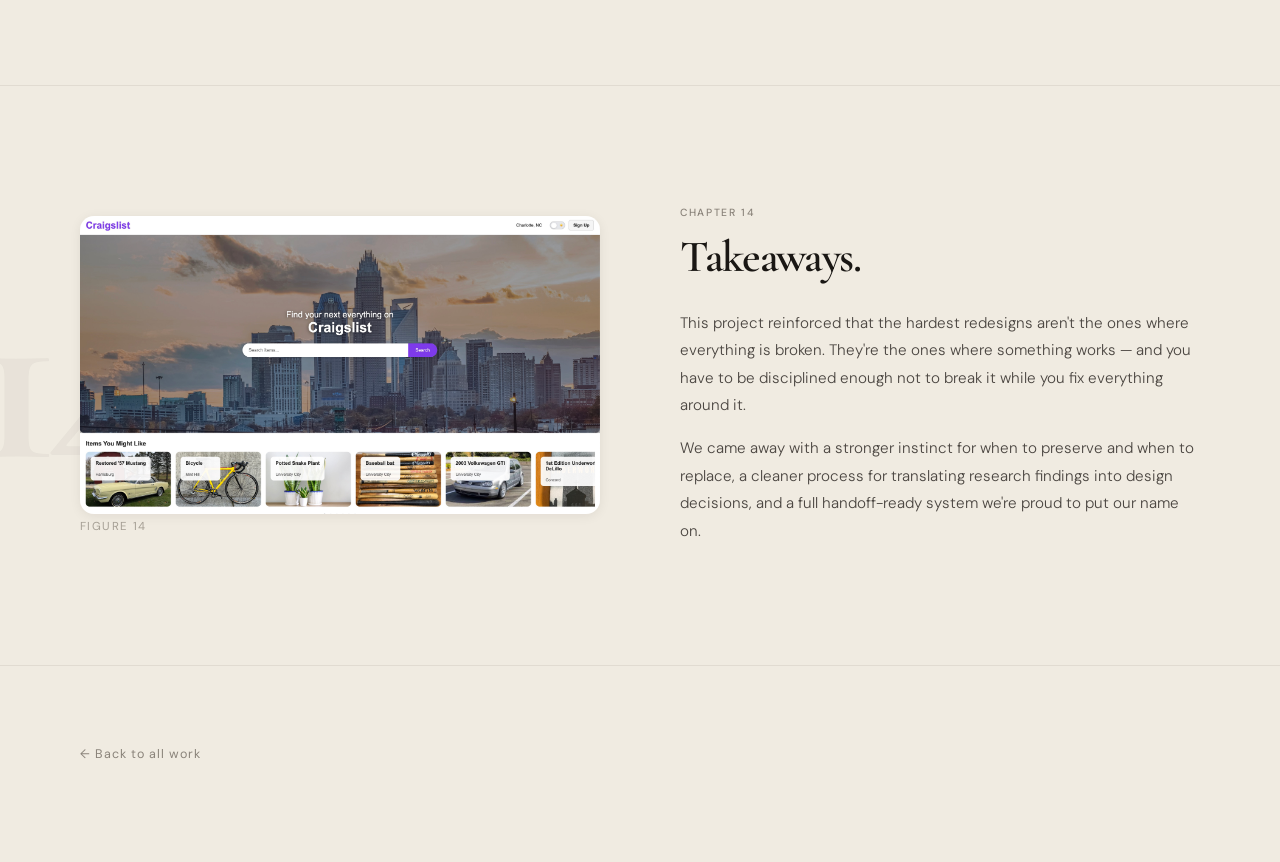
==== commit b3846b68: "Add Live Site CTA to project hero Introduce a prominent "Live Site" call-to-action in the project he" ====
--- a/project-craigslist.html
+++ b/project-craigslist.html
@@ -37,10 +37,10 @@
     <div class="hero-top">
       <span class="hero-category">UX / Visual Design</span>
     </div>
-
+ 
     <div class="hero-title-wrap">
       <h1 class="hero-title">
-        <span class="hero-title-ghost">Craigslist</span>
+        <span class="hero-title-ghost">CL</span>
         Craigslist<br><em>Redesign.</em>
       </h1>
     </div>
@@ -61,7 +61,18 @@
       <img src="images/hero.jpg">
     </div>
 
-    <h1><a href="https://craigslist-redesign-uncc.vercel.app/index.html">Live Site</a></h1>
+
+    <div class="hero-live-wrap">
+      <a class="hero-live-link" href="https://craigslist-redesign-uncc.vercel.app/index.html" target="_blank" rel="noopener">
+        <span class="live-dot"></span>
+        View Live Site
+        <svg class="live-arrow" width="16" height="16" viewBox="0 0 11 11" fill="none">
+          <path d="M1 10L10 1M10 1H3M10 1V8" stroke="currentColor" stroke-width="1.4" stroke-linecap="round" stroke-linejoin="round"/>
+        </svg>
+      </a>
+    </div>
+  </section>
+
   </section>
 
   <!-- ═══════════════════════════════════
--- a/project.css
+++ b/project.css
@@ -40,6 +40,75 @@
   border: 1px solid rgba(30,20,10,0.15);
   padding: 6px 14px;
   border-radius: 999px;
+}
+
+/* ── Live Site Link ──────────────────────────────────── */
+.hero-live-wrap {
+  display: flex;
+  align-items: center;
+  justify-content: center;
+  padding: 16px 0 8px;
+}
+
+.hero-live-link {
+  display: inline-flex;
+  align-items: center;
+  gap: 16px;
+  padding: 22px 48px;
+  border-radius: 999px;
+  background: var(--ink);
+  color: var(--cream);
+  font-family: var(--font-serif);
+  font-size: clamp(1.4rem, 2.5vw, 2rem);
+  font-weight: 500;
+  letter-spacing: -0.01em;
+  text-decoration: none;
+  transition:
+    background 0.25s ease,
+    transform 0.25s cubic-bezier(0.34, 1.4, 0.64, 1),
+    box-shadow 0.25s ease;
+}
+
+.hero-live-link:hover {
+  background: #2e2820;
+  transform: scale(1.03);
+  box-shadow: 0 16px 48px rgba(30,20,10,0.22);
+}
+
+.hero-live-link:hover .live-arrow {
+  transform: translate(3px, -3px);
+}
+
+.live-arrow {
+  transition: transform 0.25s ease;
+  flex-shrink: 0;
+  opacity: 0.7;
+}
+
+/* Pulsing green dot */
+.live-dot {
+  width: 10px;
+  height: 10px;
+  border-radius: 50%;
+  background: #4ade80;
+  flex-shrink: 0;
+  position: relative;
+}
+
+.live-dot::after {
+  content: '';
+  position: absolute;
+  inset: -4px;
+  border-radius: 50%;
+  background: #4ade80;
+  opacity: 0.35;
+  animation: pulse-ring 1.8s ease-out infinite;
+}
+
+@keyframes pulse-ring {
+  0%   { transform: scale(0.8); opacity: 0.35; }
+  70%  { transform: scale(2.2); opacity: 0; }
+  100% { transform: scale(2.2); opacity: 0; }
 }
 
 .hero-title-wrap {
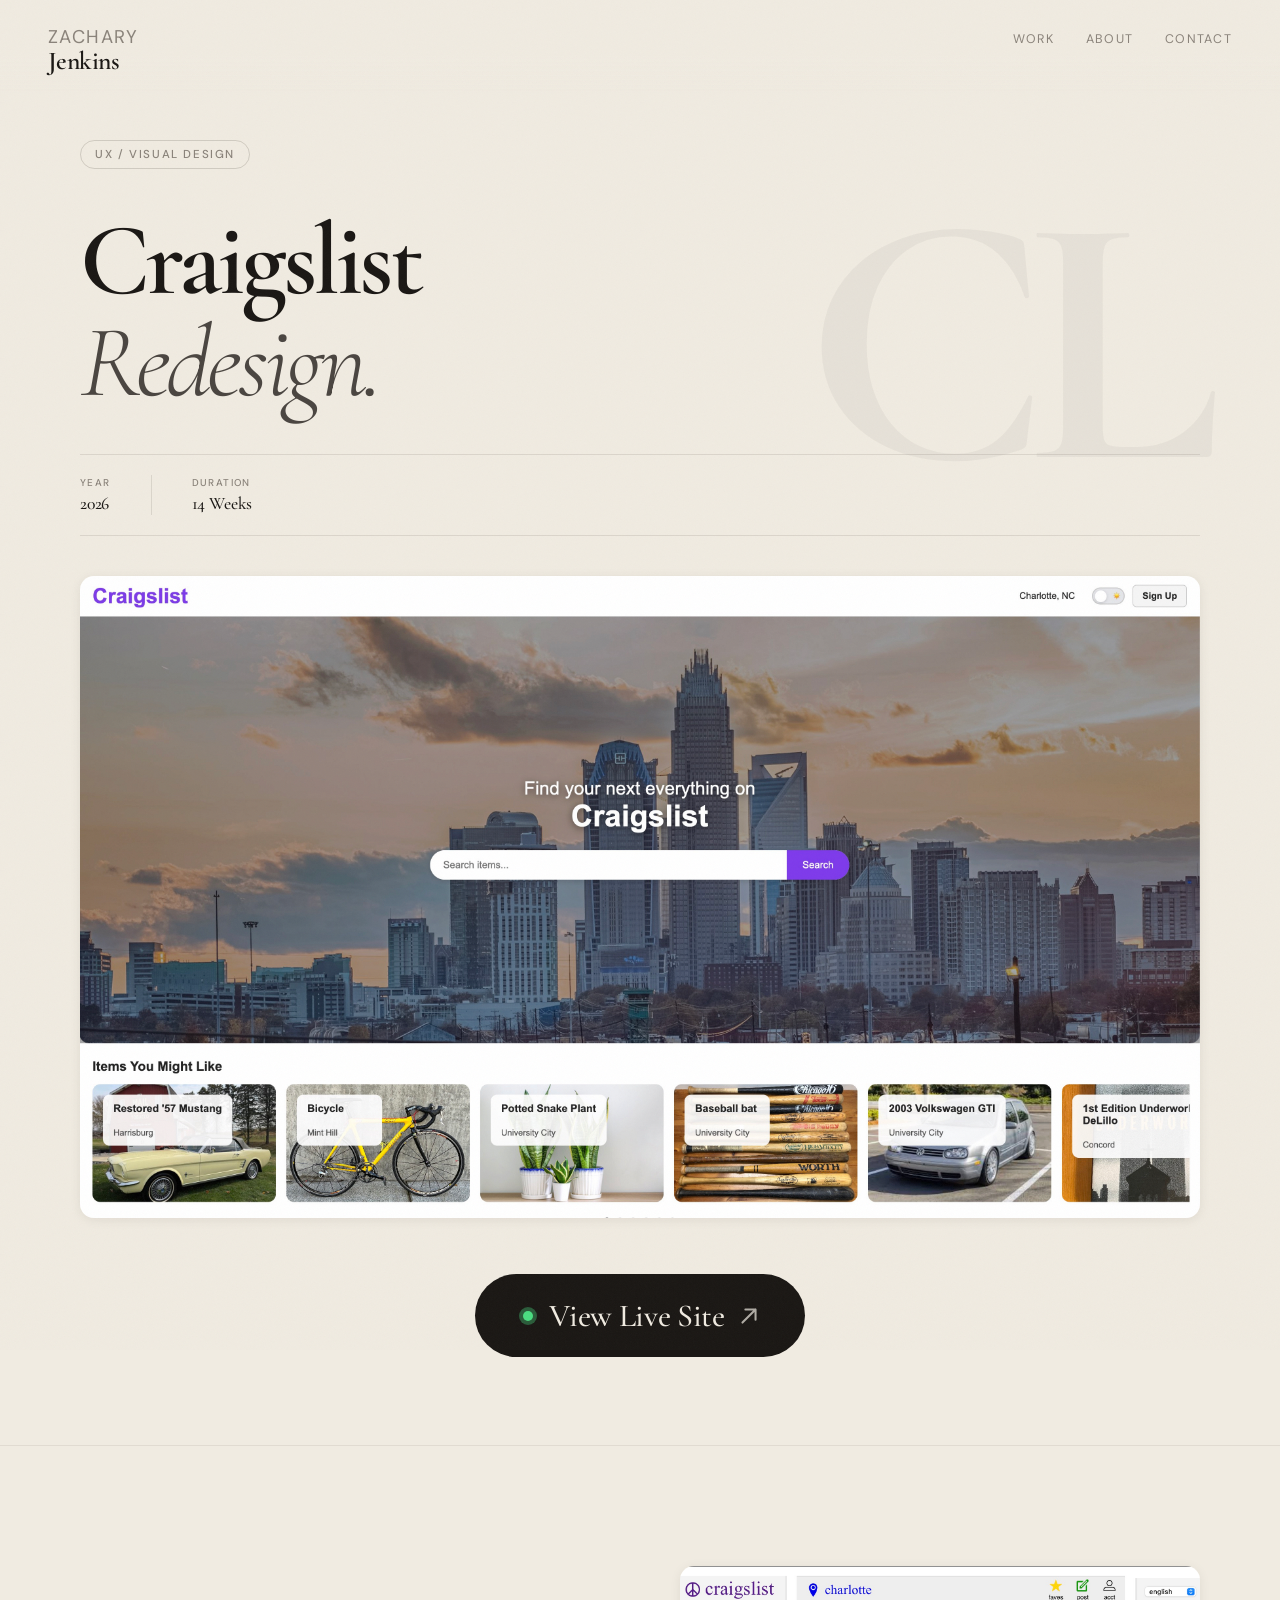
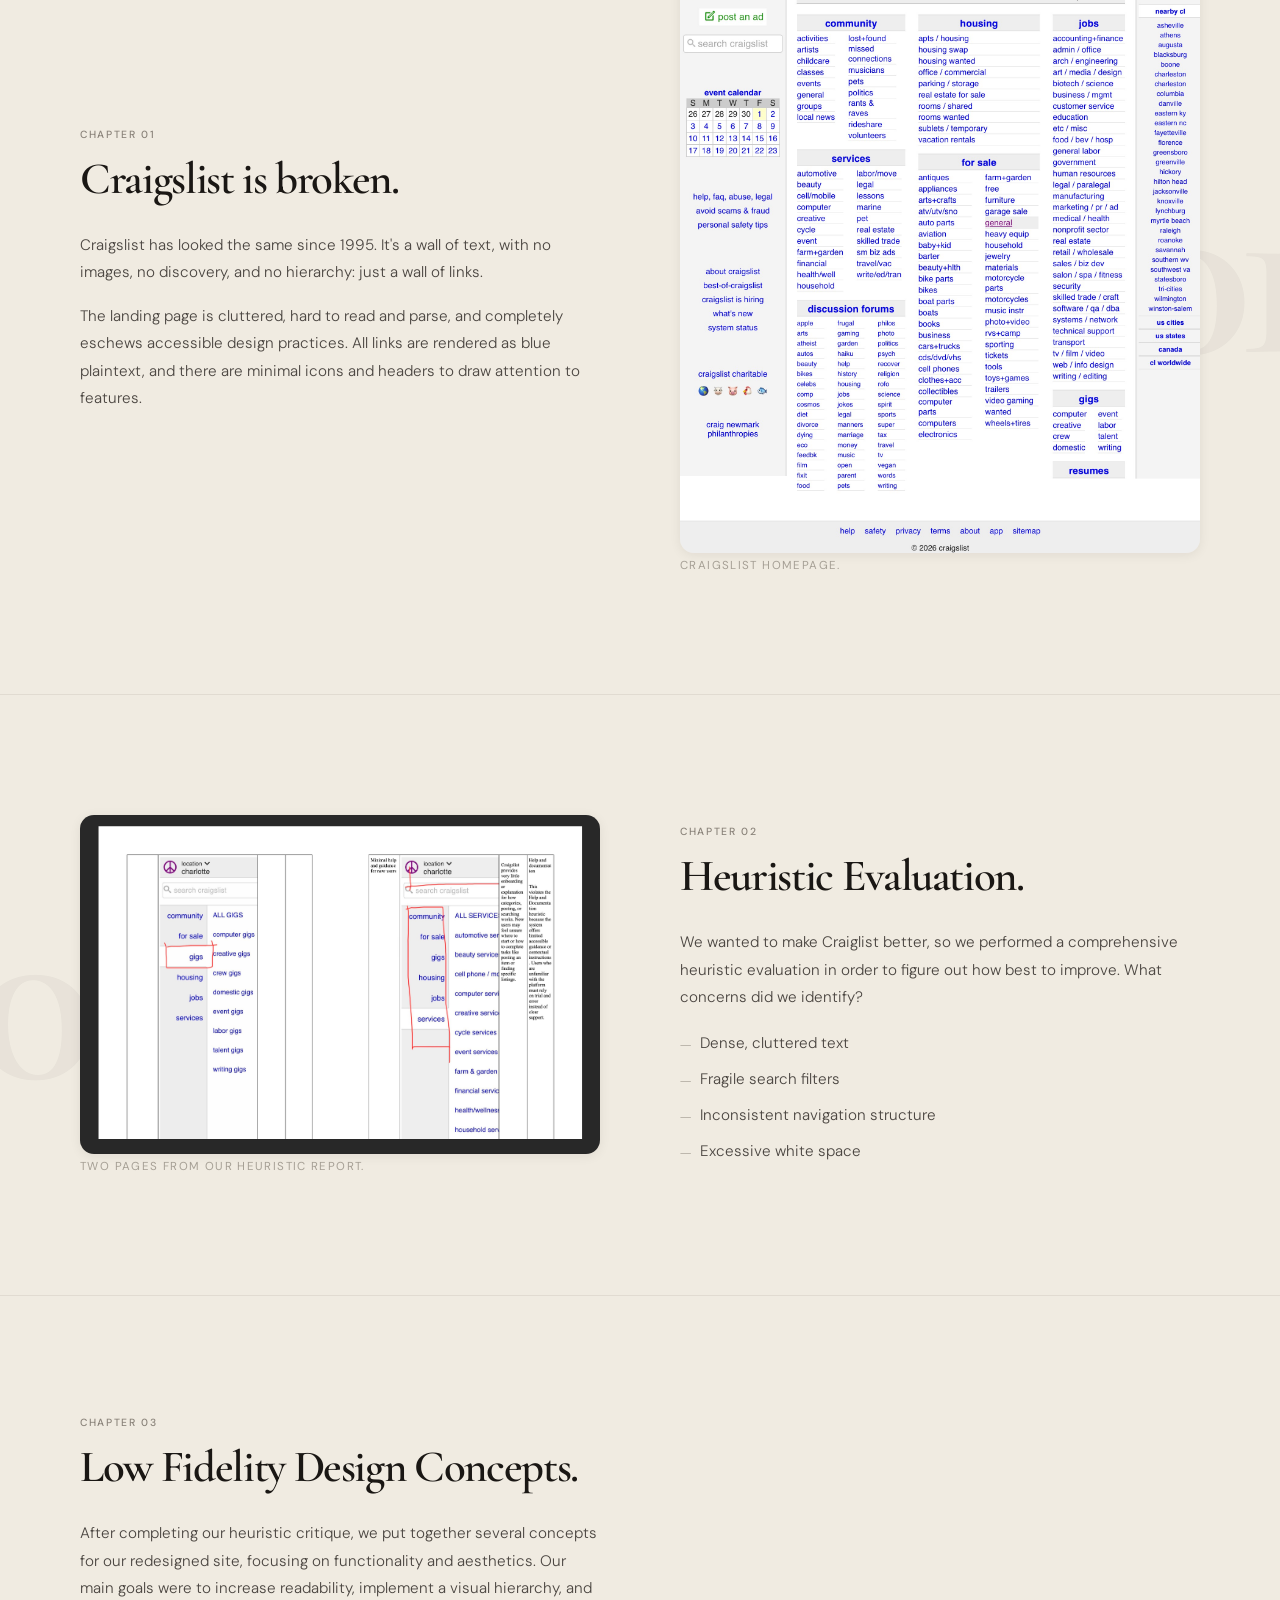
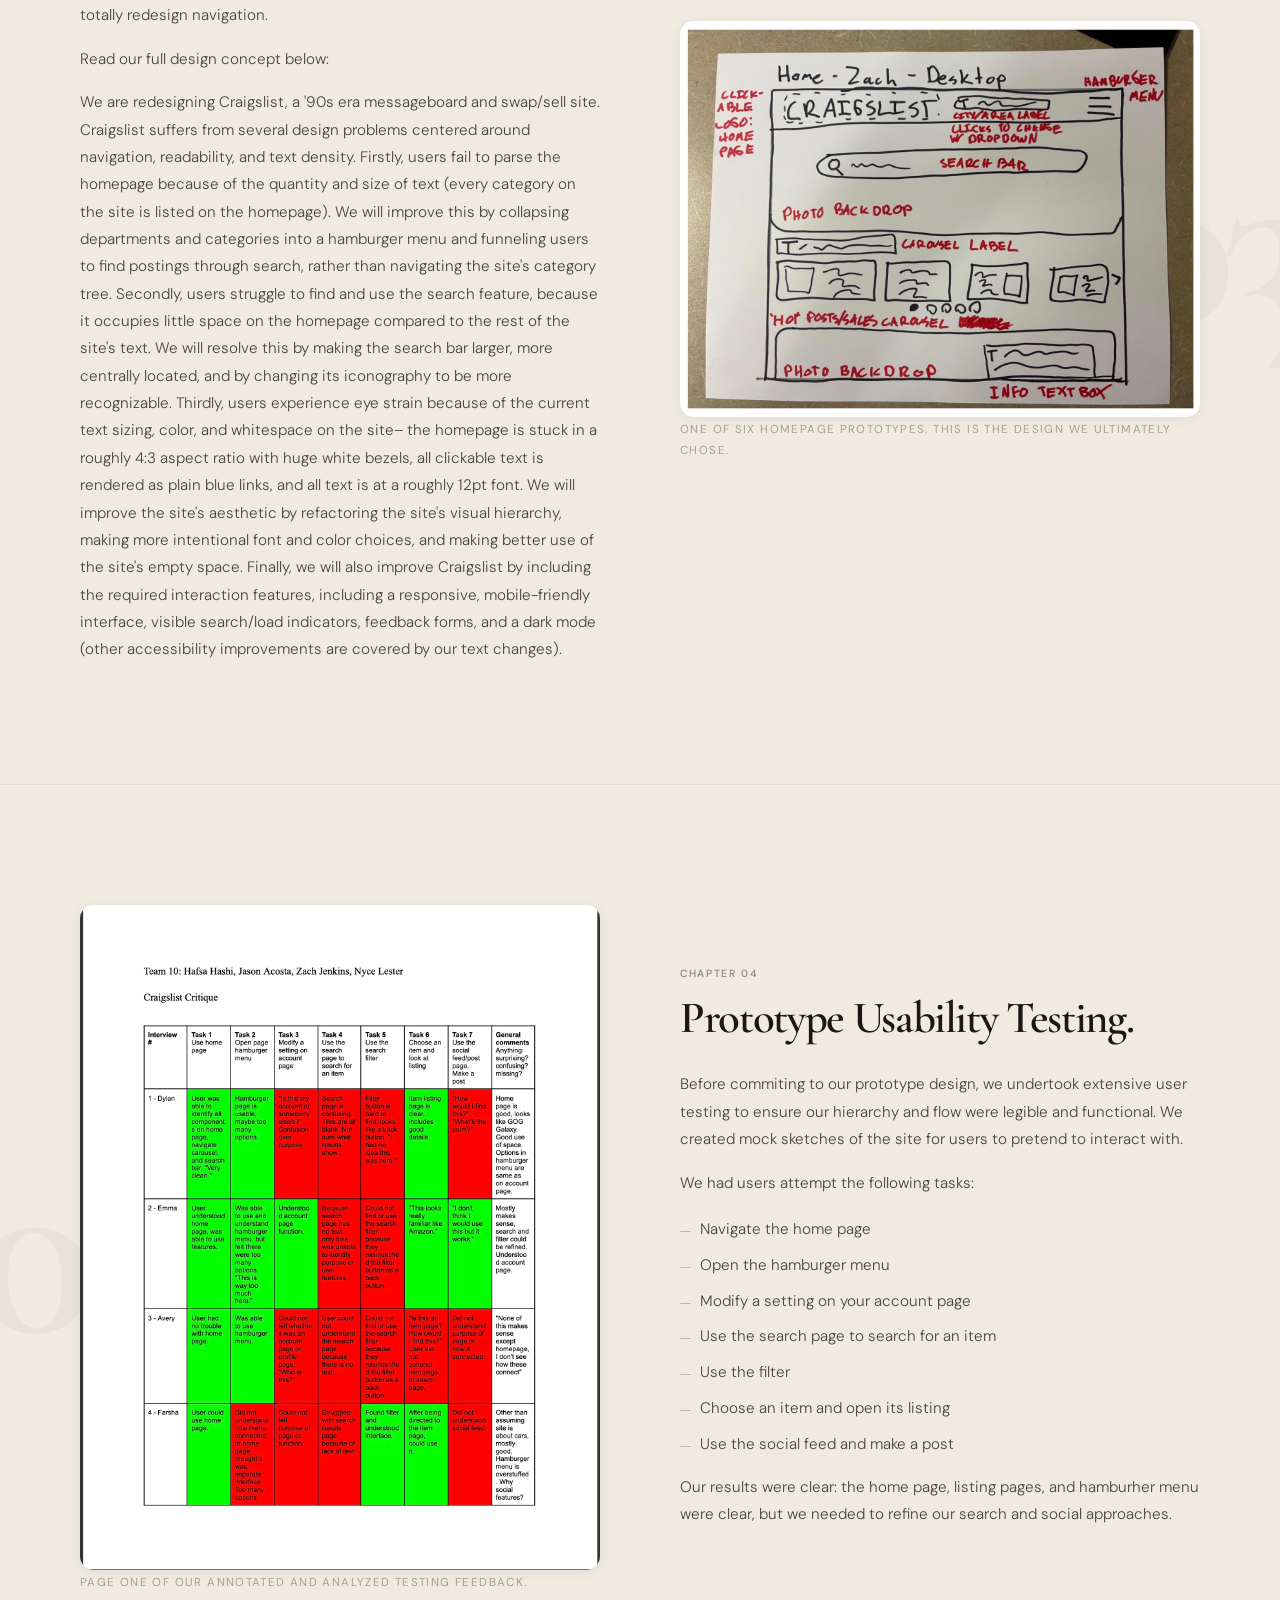
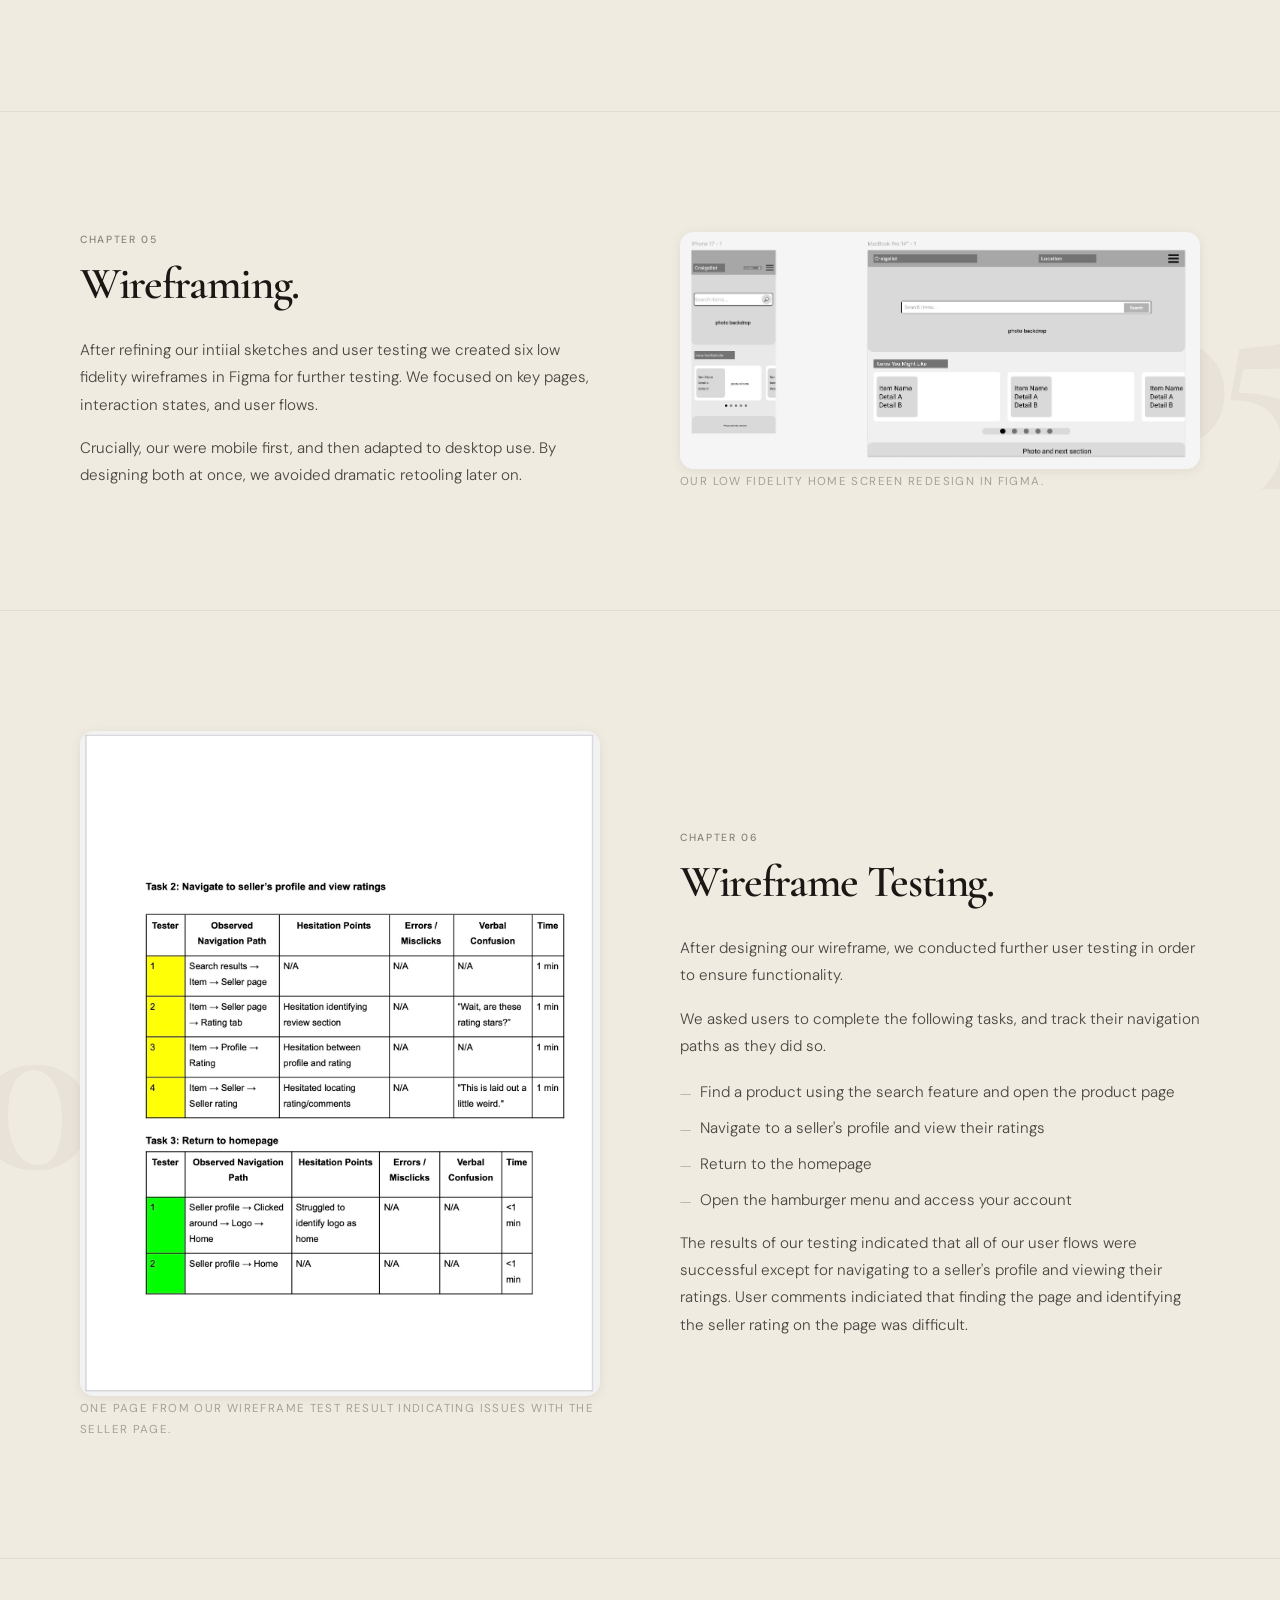
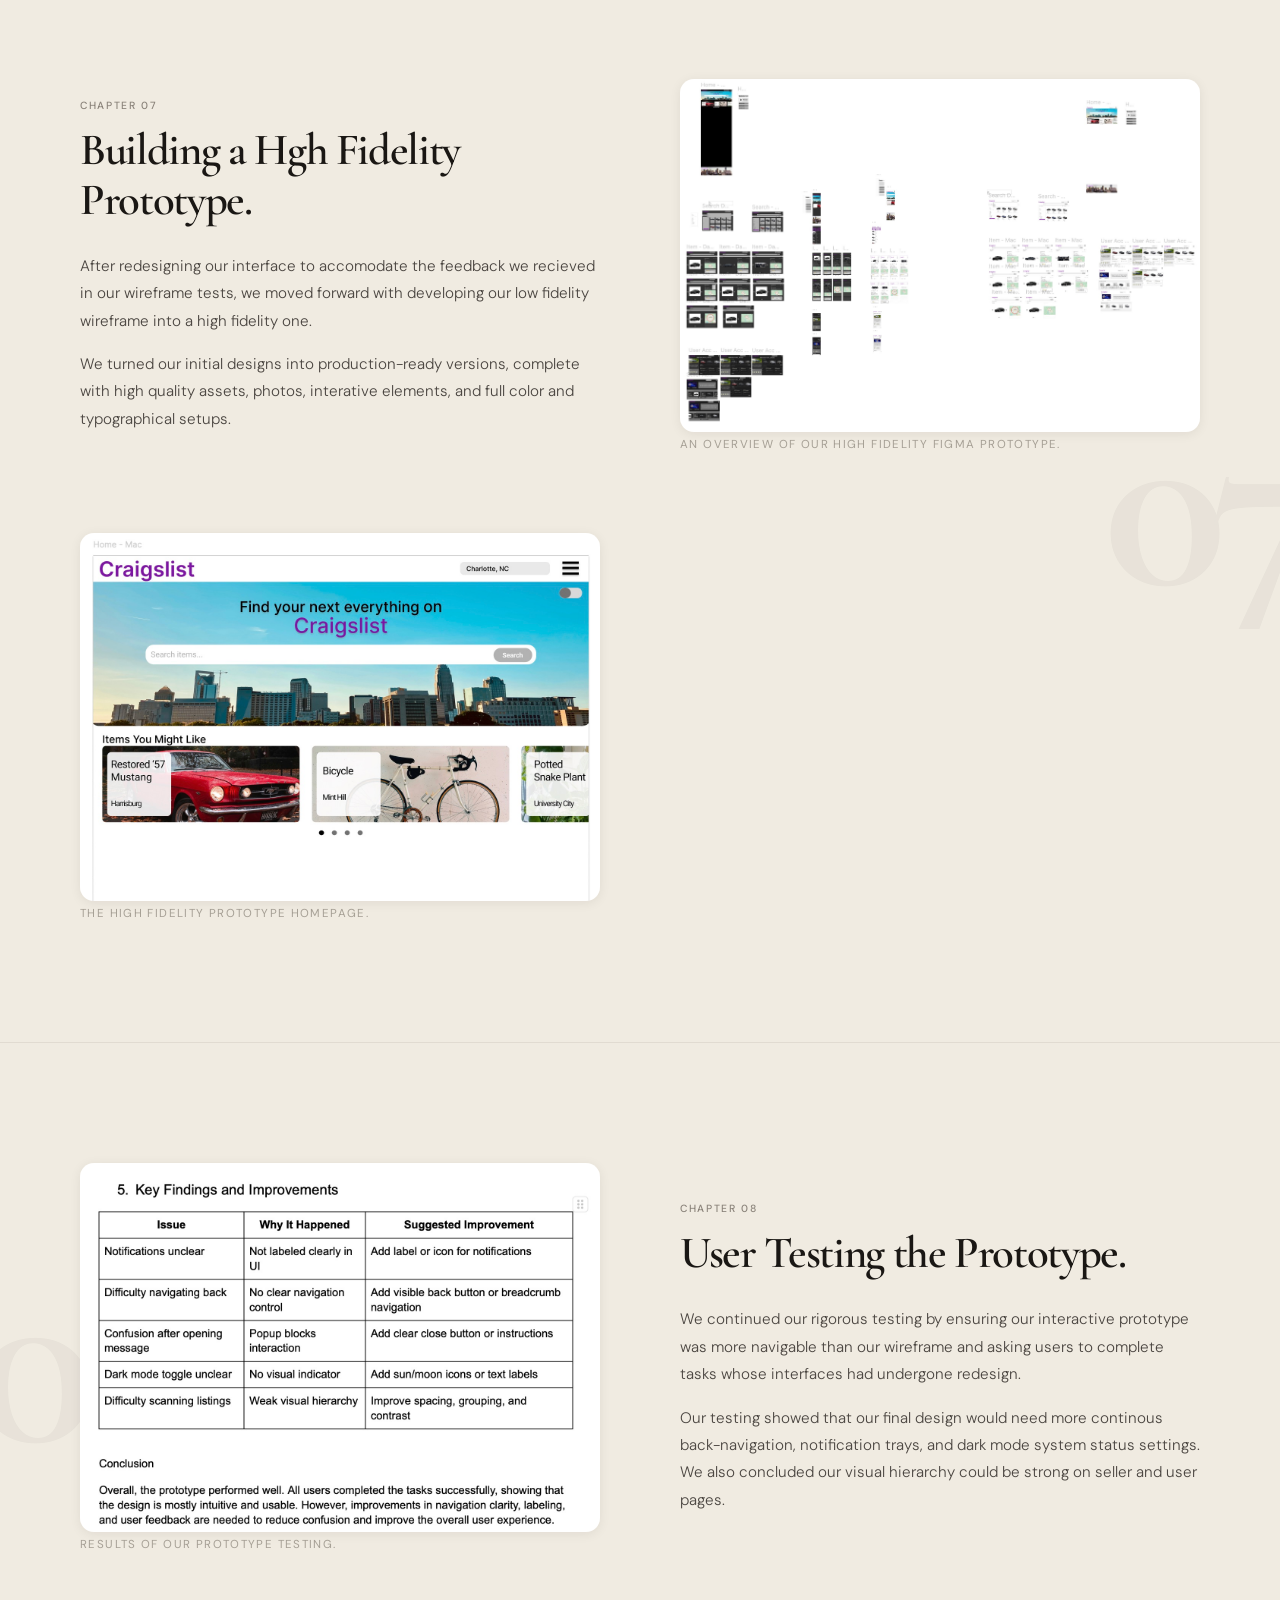
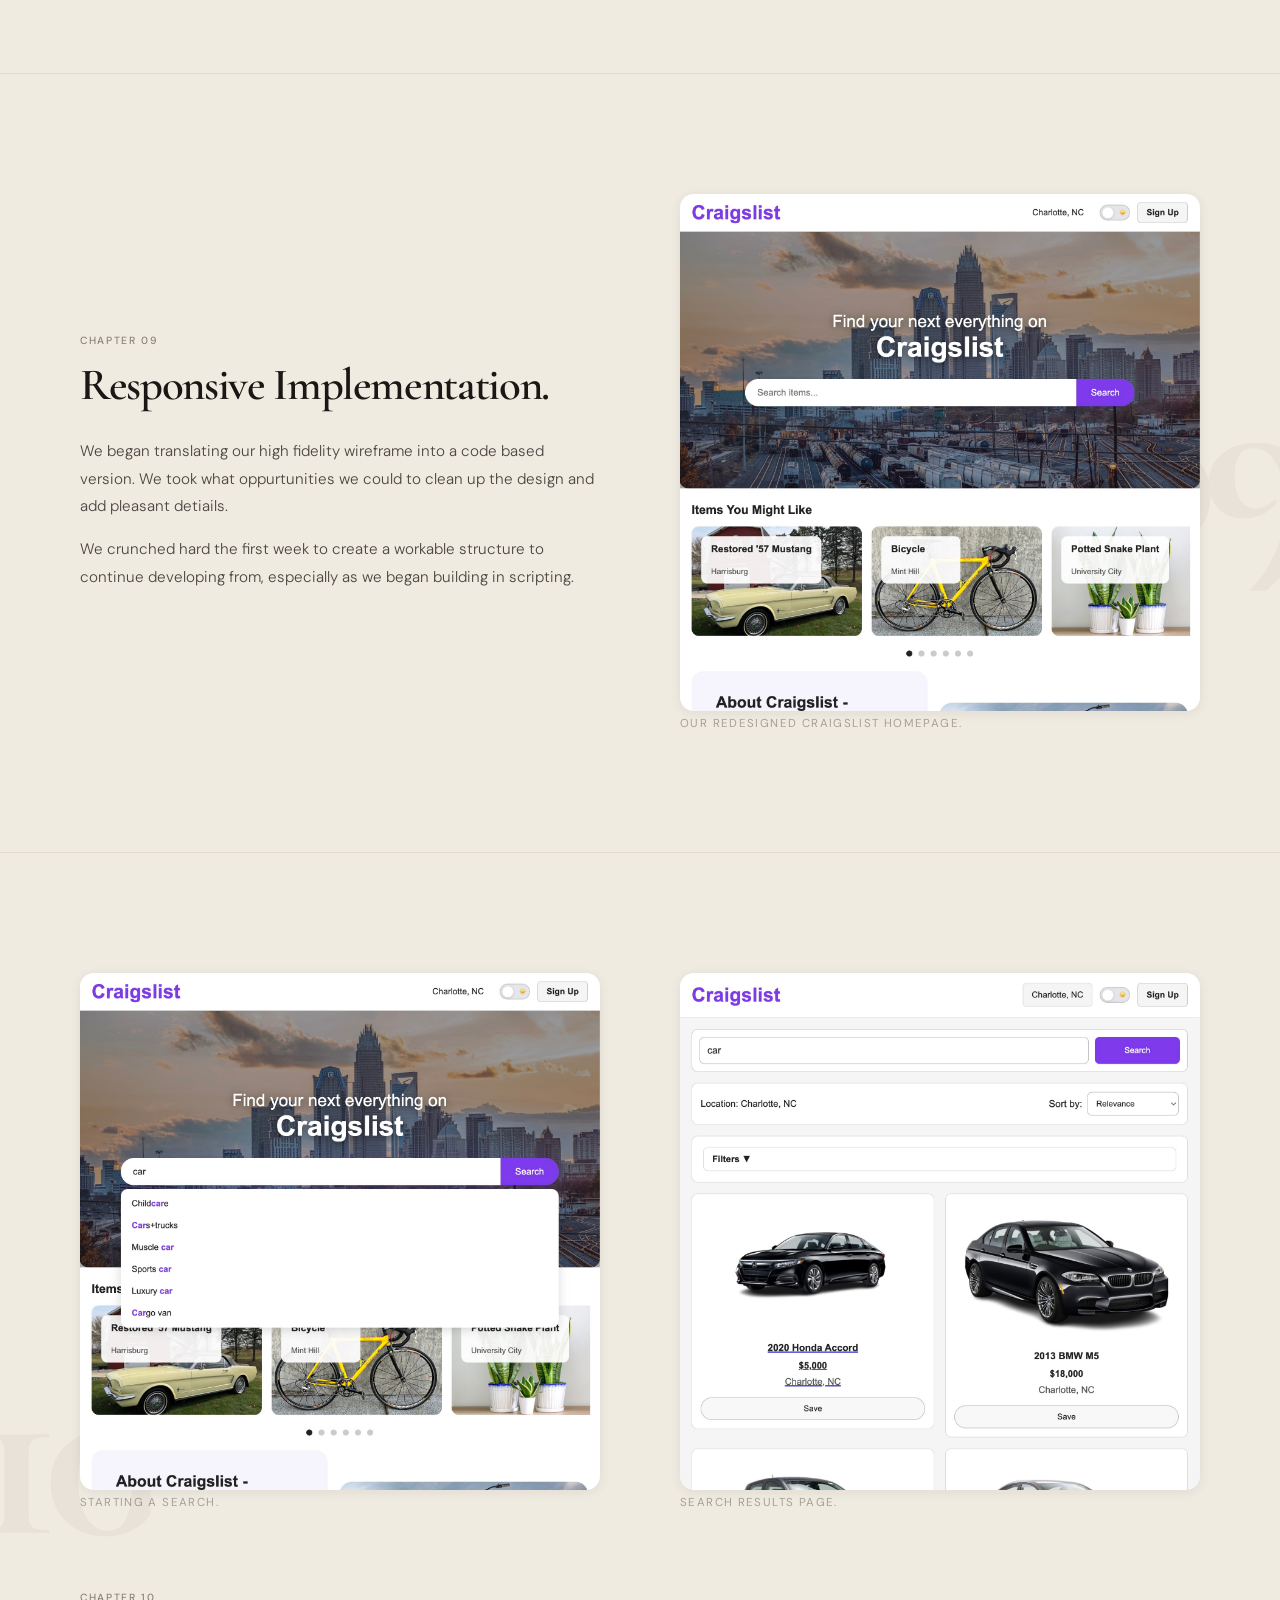
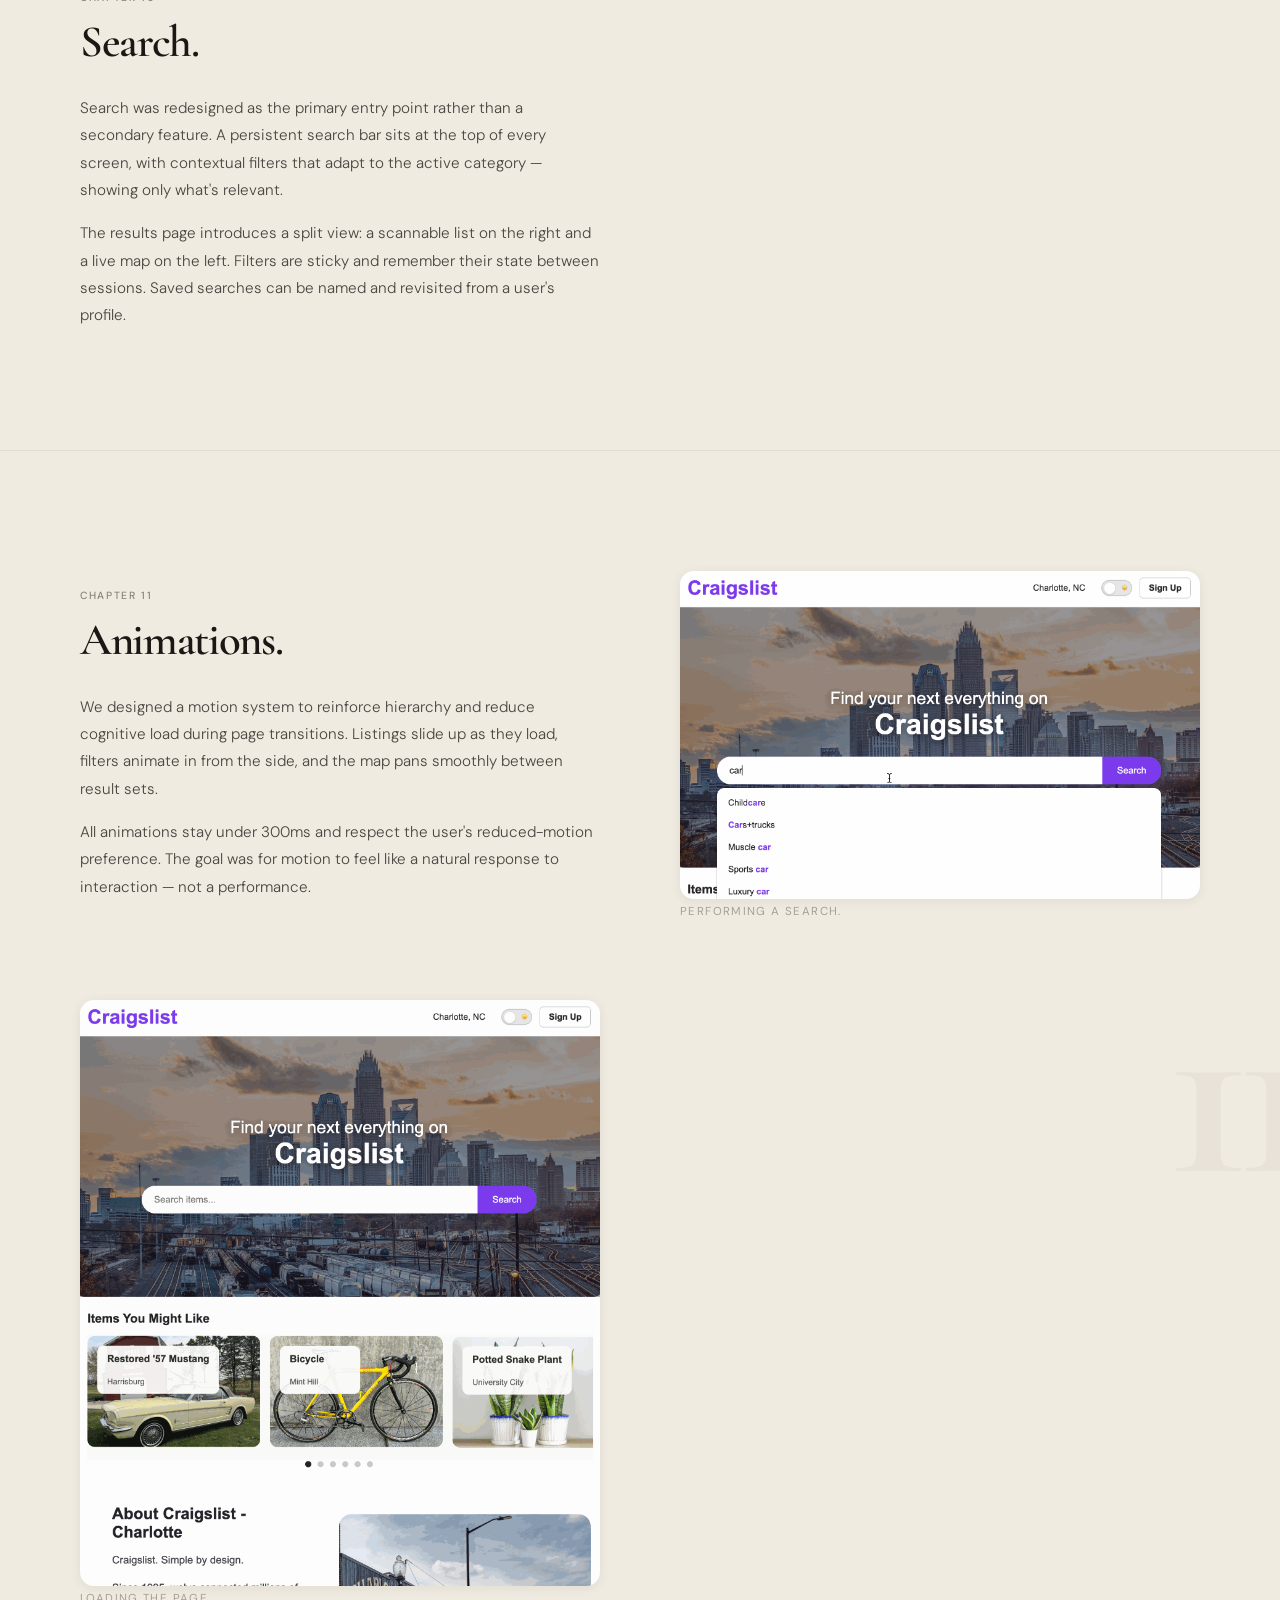
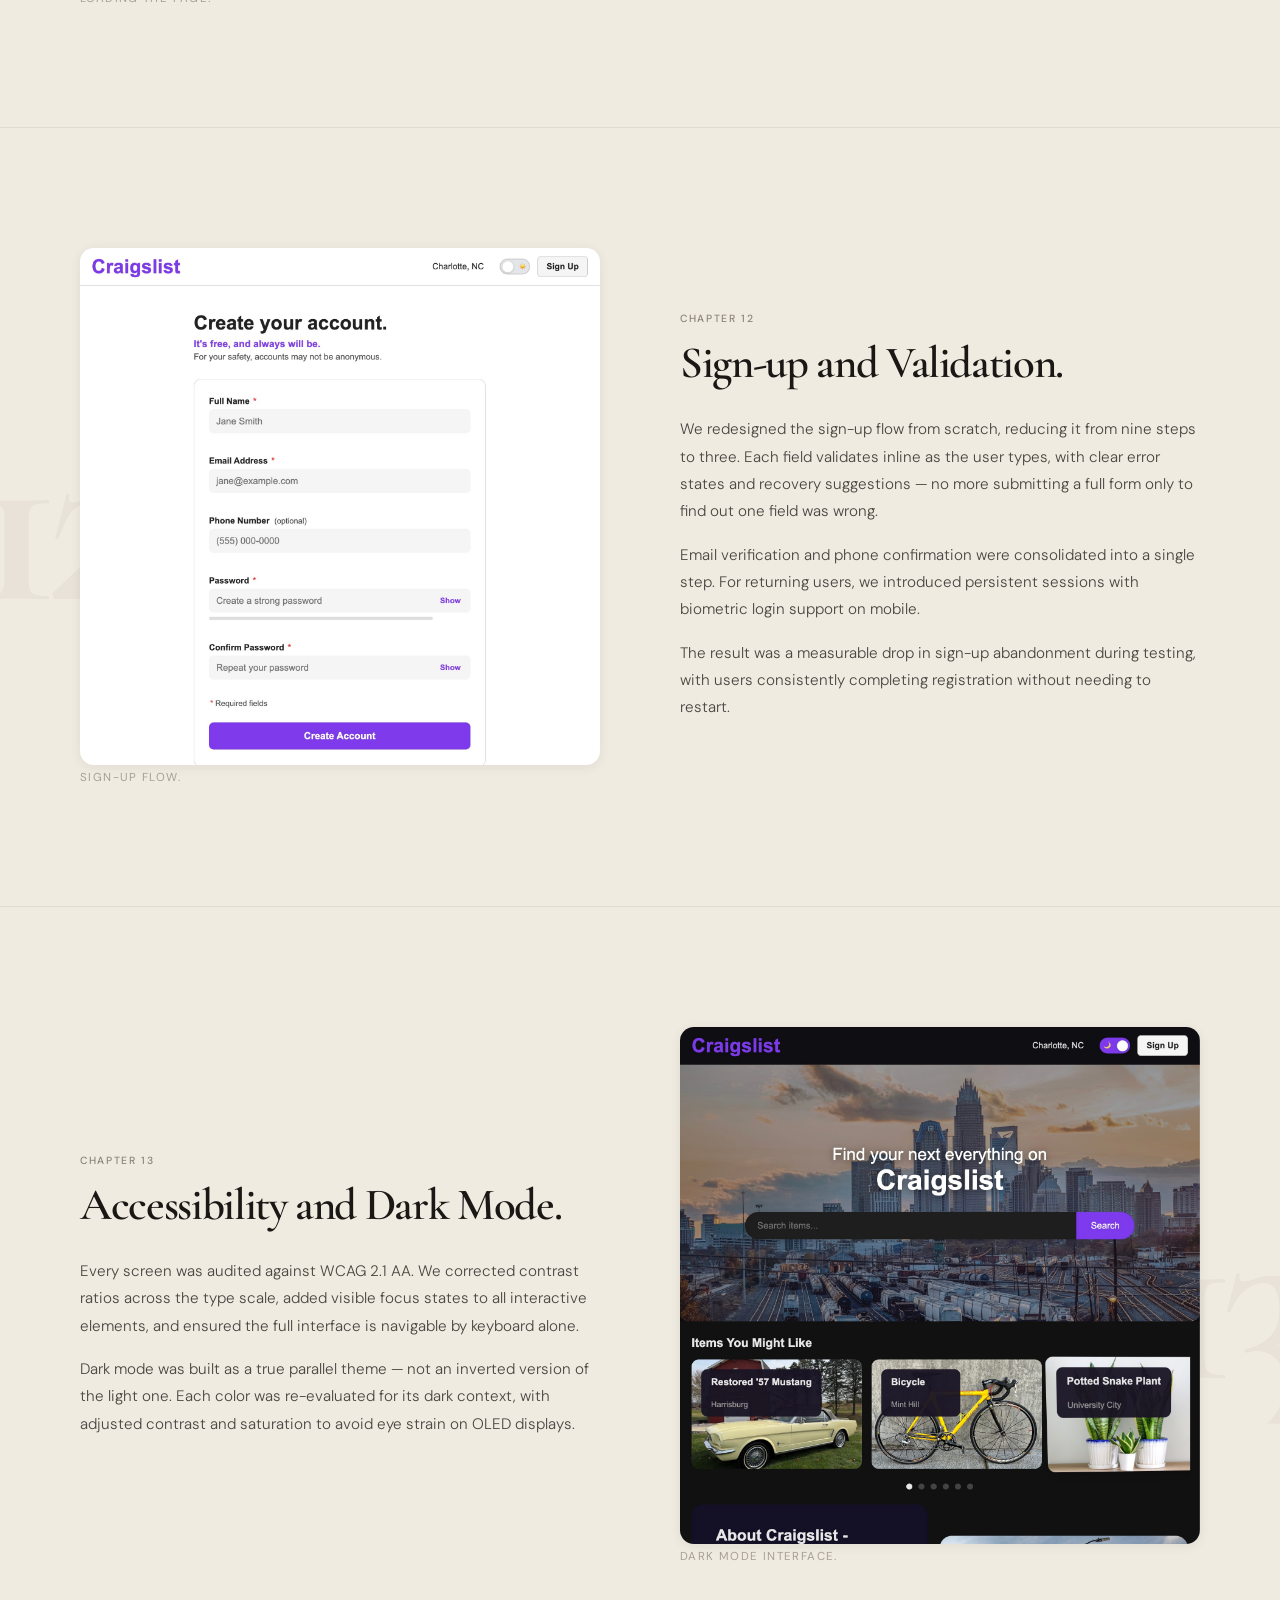
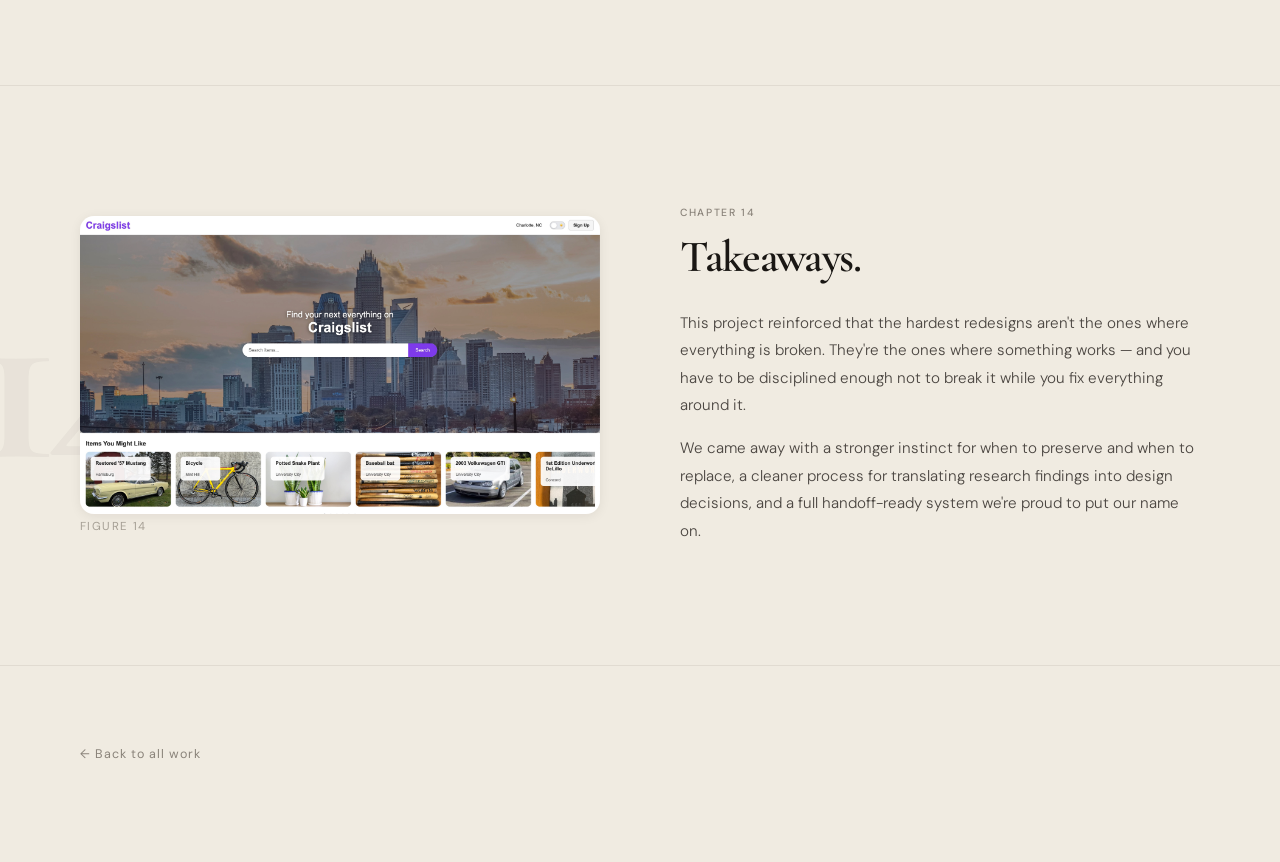
==== commit 72335af2: "Update project-craigslist.html" ====
--- a/project-craigslist.html
+++ b/project-craigslist.html
@@ -291,8 +291,8 @@
           <span class="chapter-label">Chapter 09</span>
           <h2 class="story-heading">Responsive Implementation.</h2>
           <div class="story-body">
-            <p>We built the redesign mobile-first, then scaled up — reversing the approach that produced Craigslist's current mobile experience. Every breakpoint was tested on real devices, not just browser resize handles.</p>
-            <p>The homepage, listing page, and search results each have dedicated responsive behaviors. Navigation collapses into a persistent bottom bar on small screens. Filters appear as a bottom sheet. Tap targets meet the 44px minimum throughout.</p>
+            <p>We began translating our high fidelity wireframe into a code based version. We took what oppurtunities we could to clean up the design and add pleasant detiails.</p>
+            <p>We crunched hard the first week to create a workable structure to continue developing from, especially as we began building in scripting.</p>
           </div>
         </div>
         <div class="story-image reveal-image">
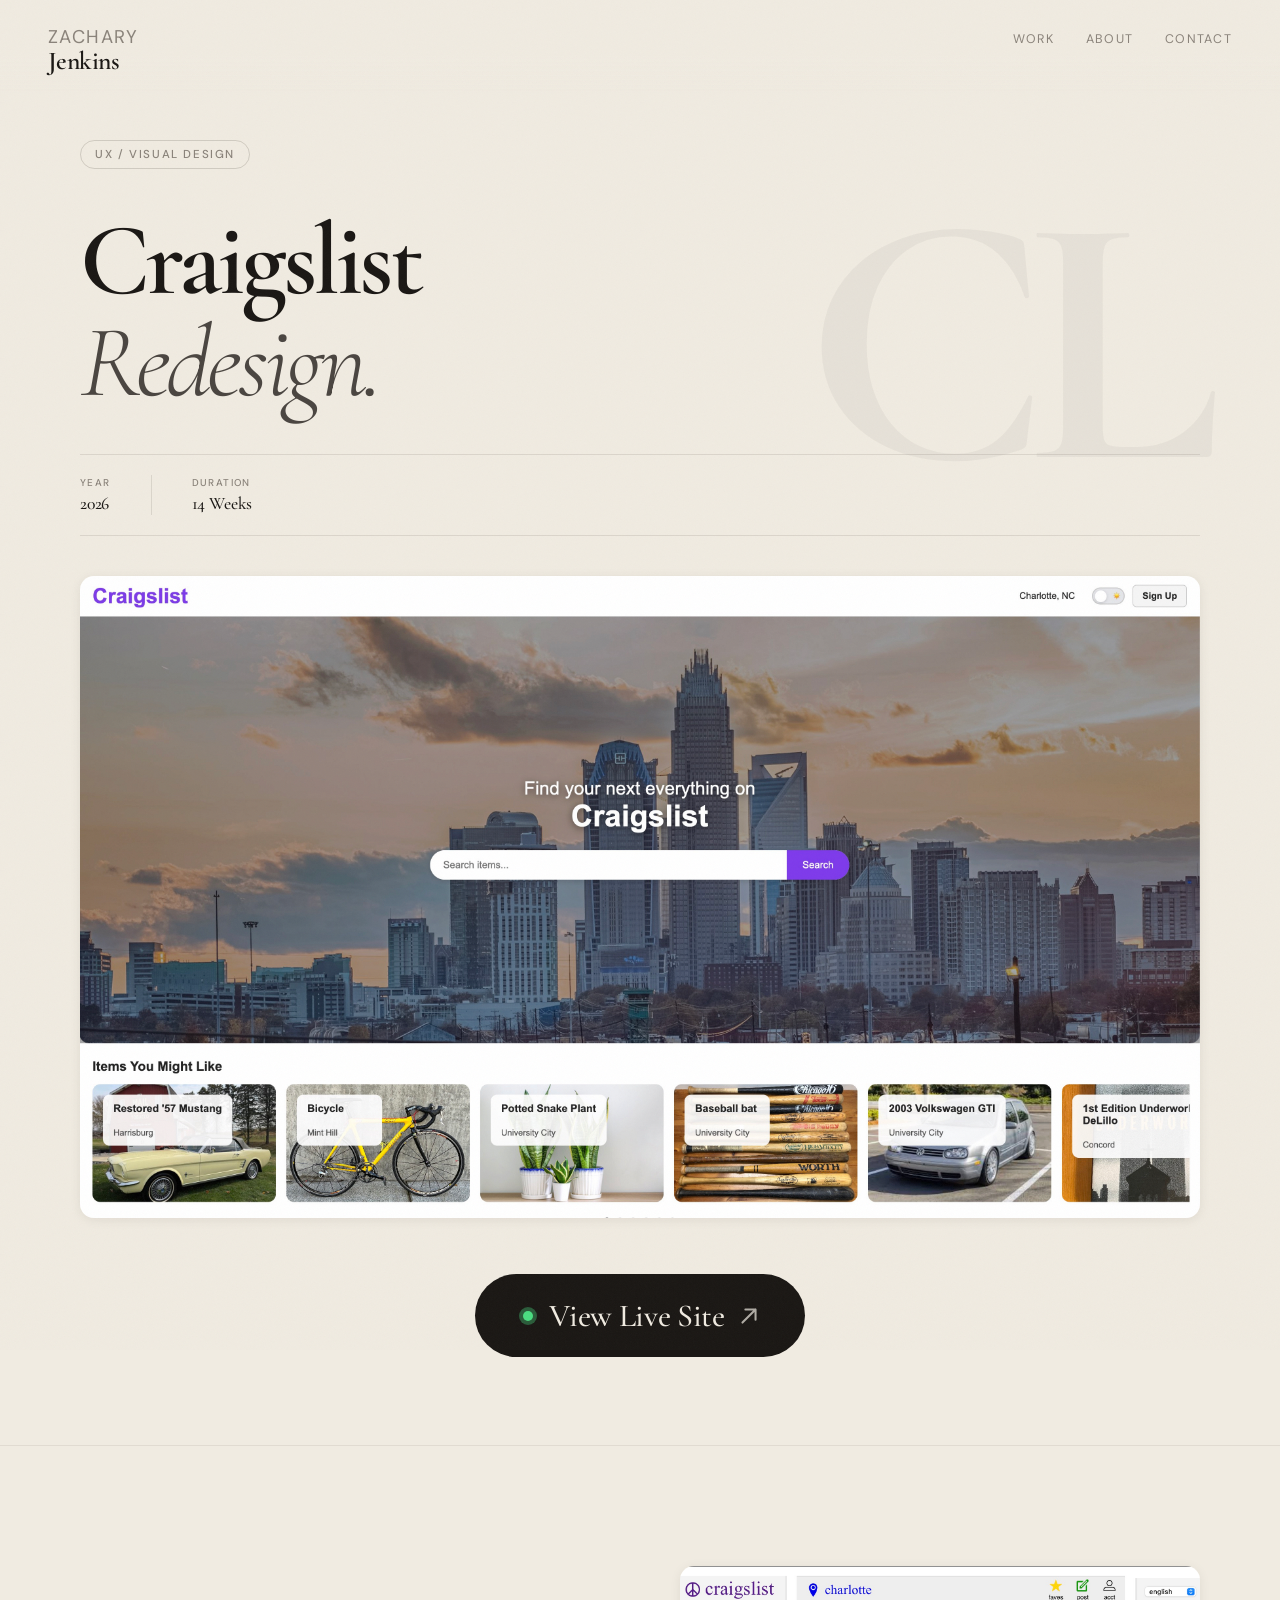
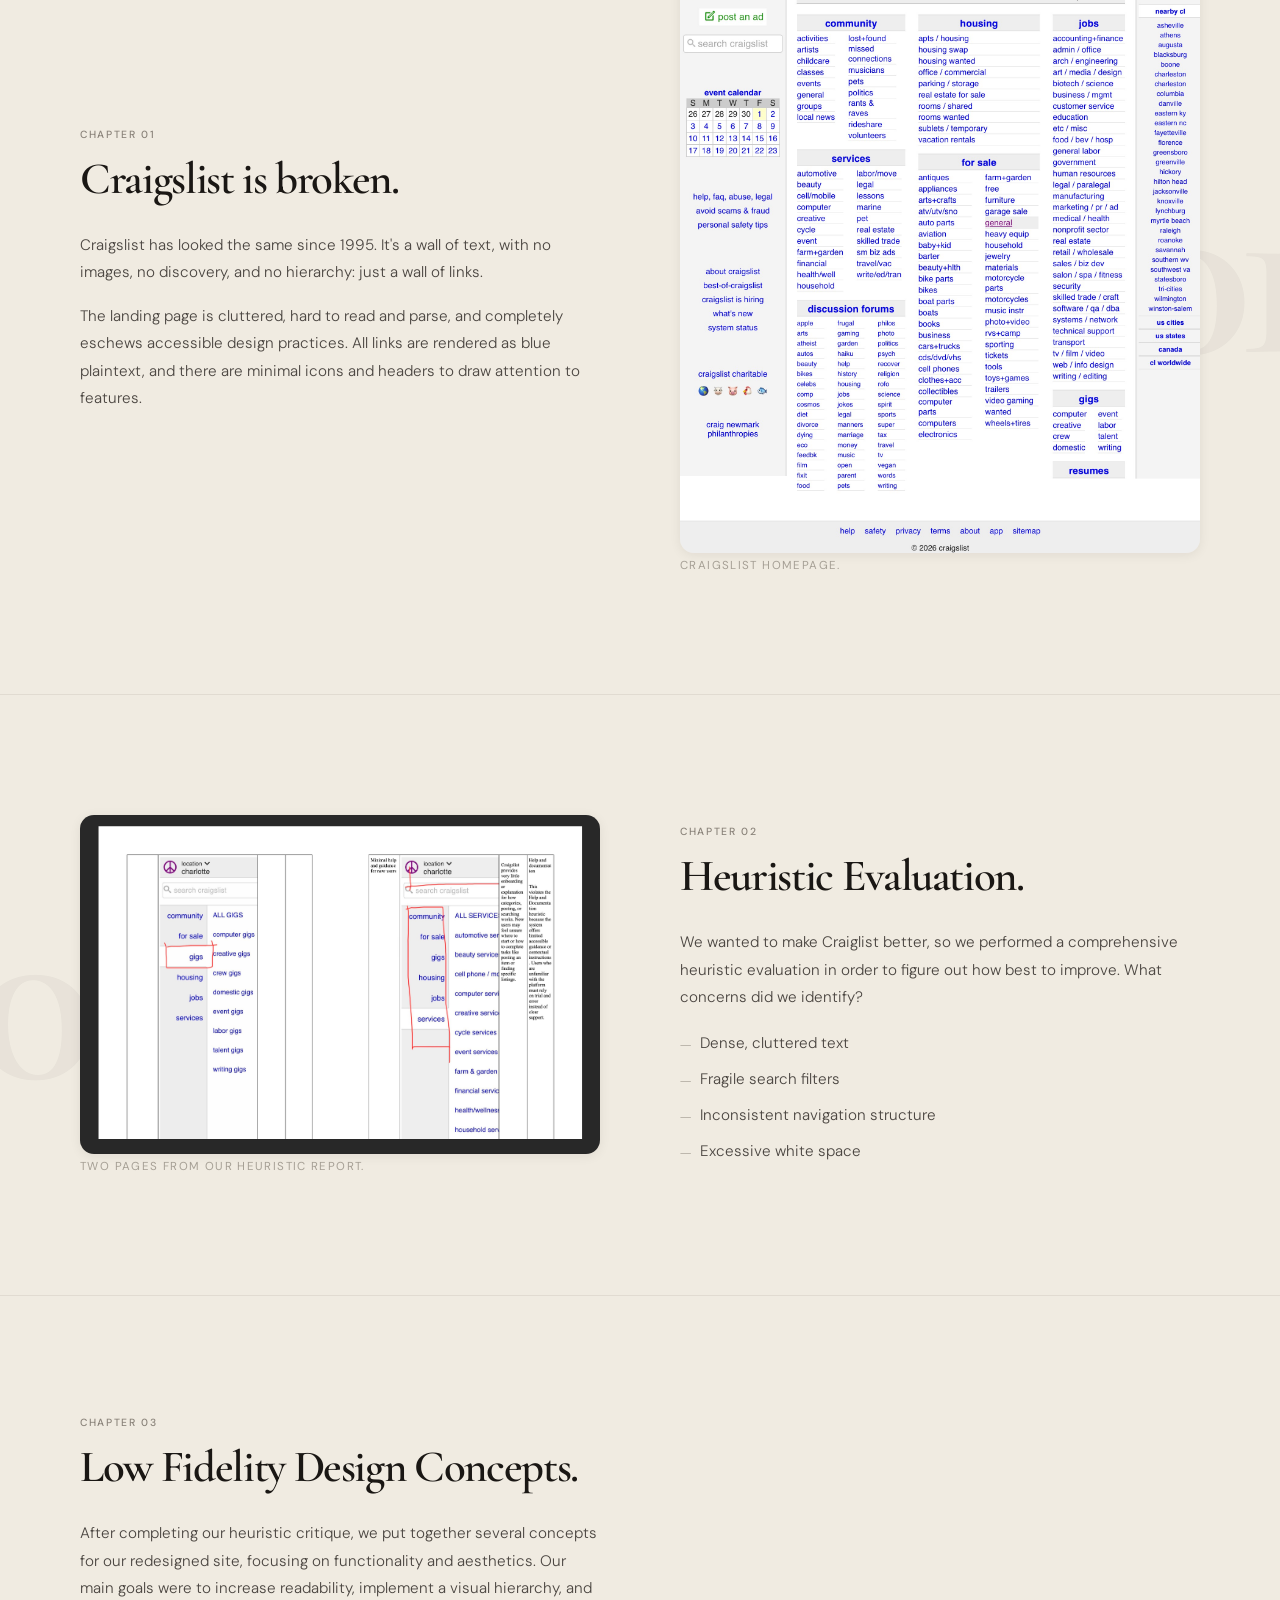
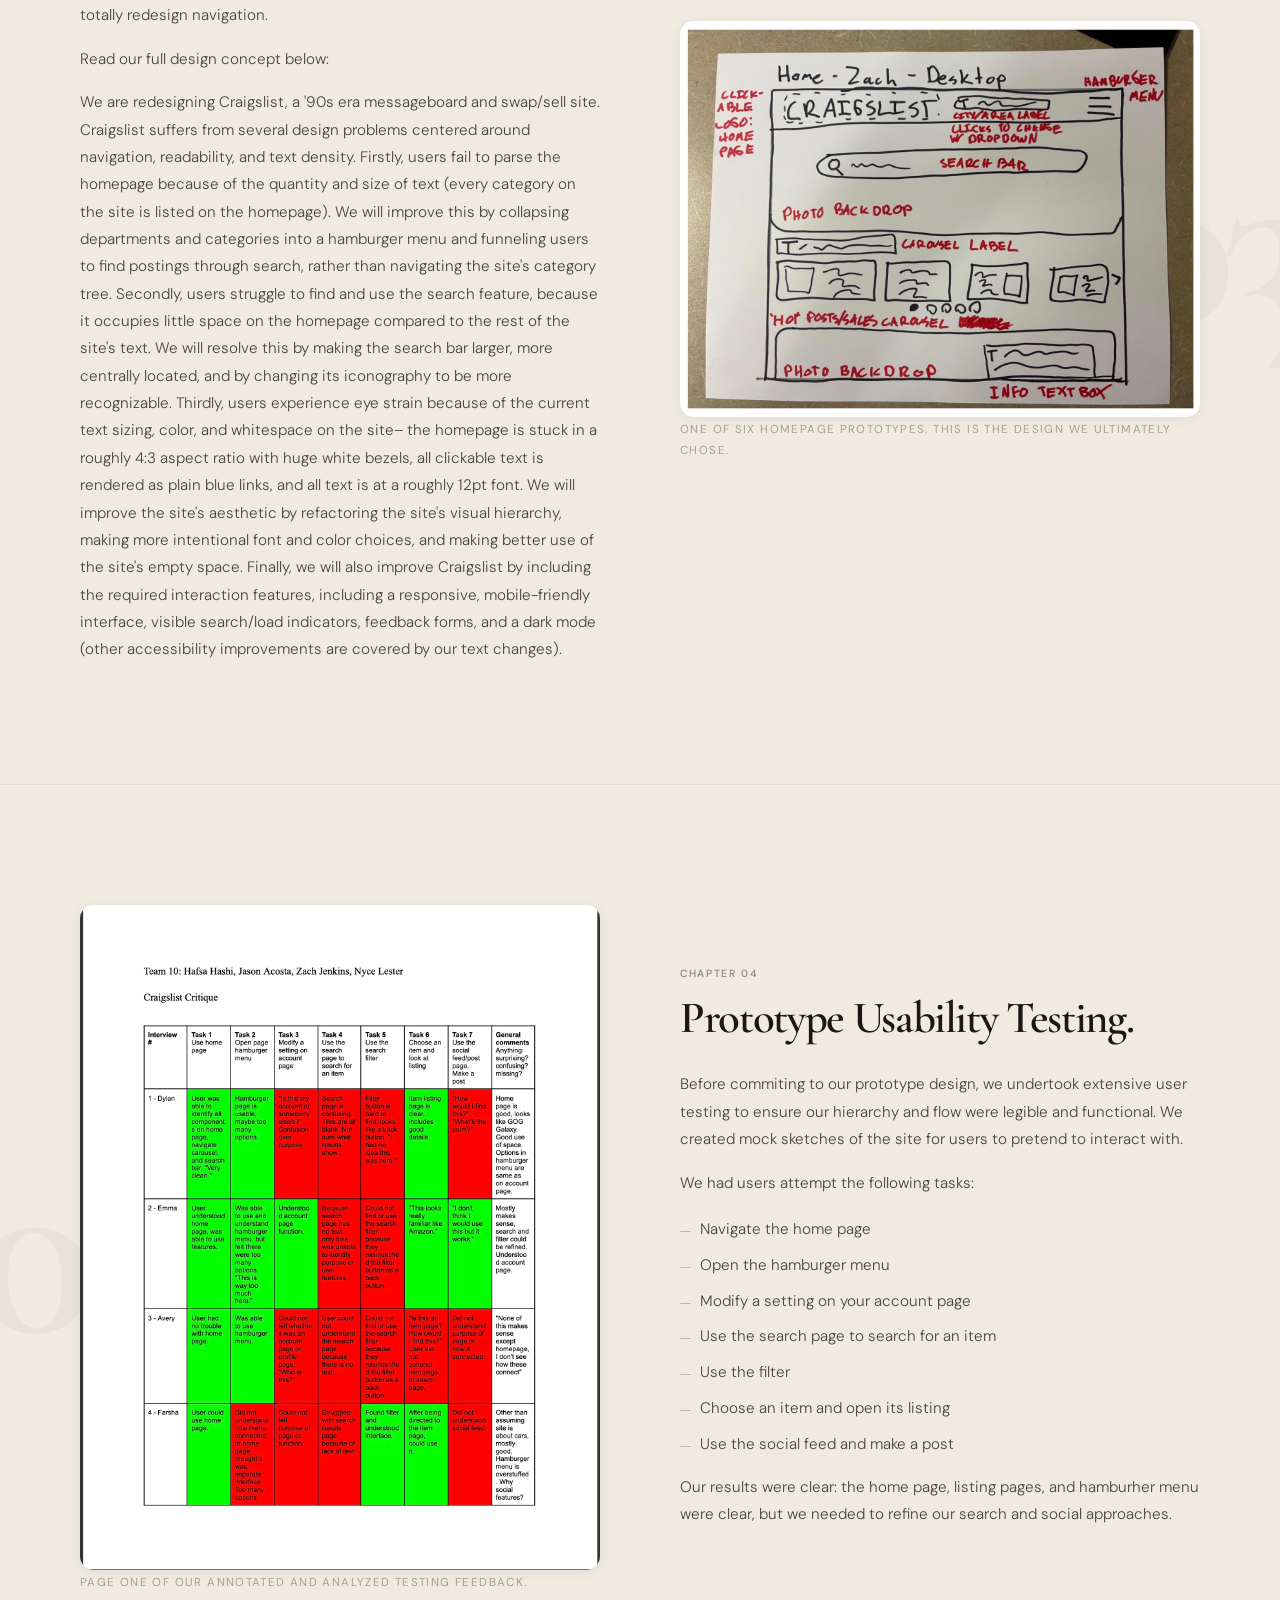
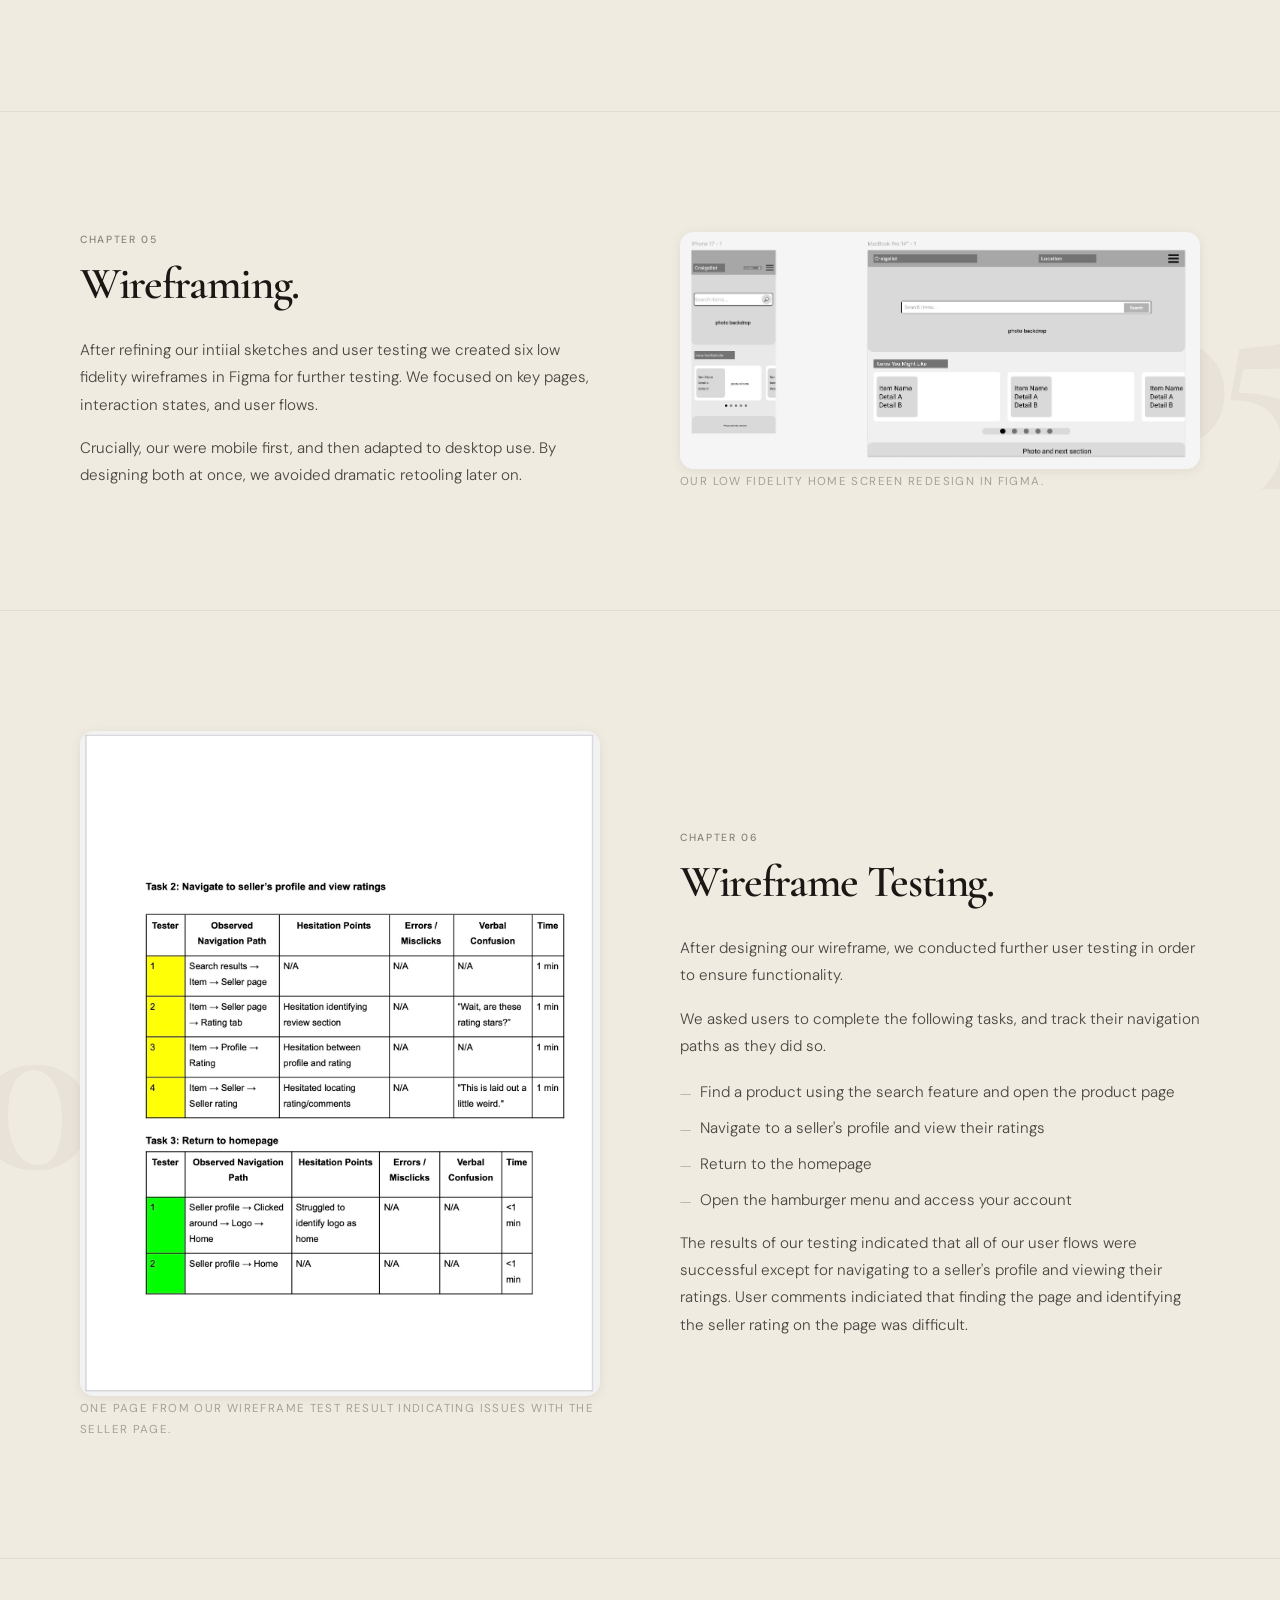
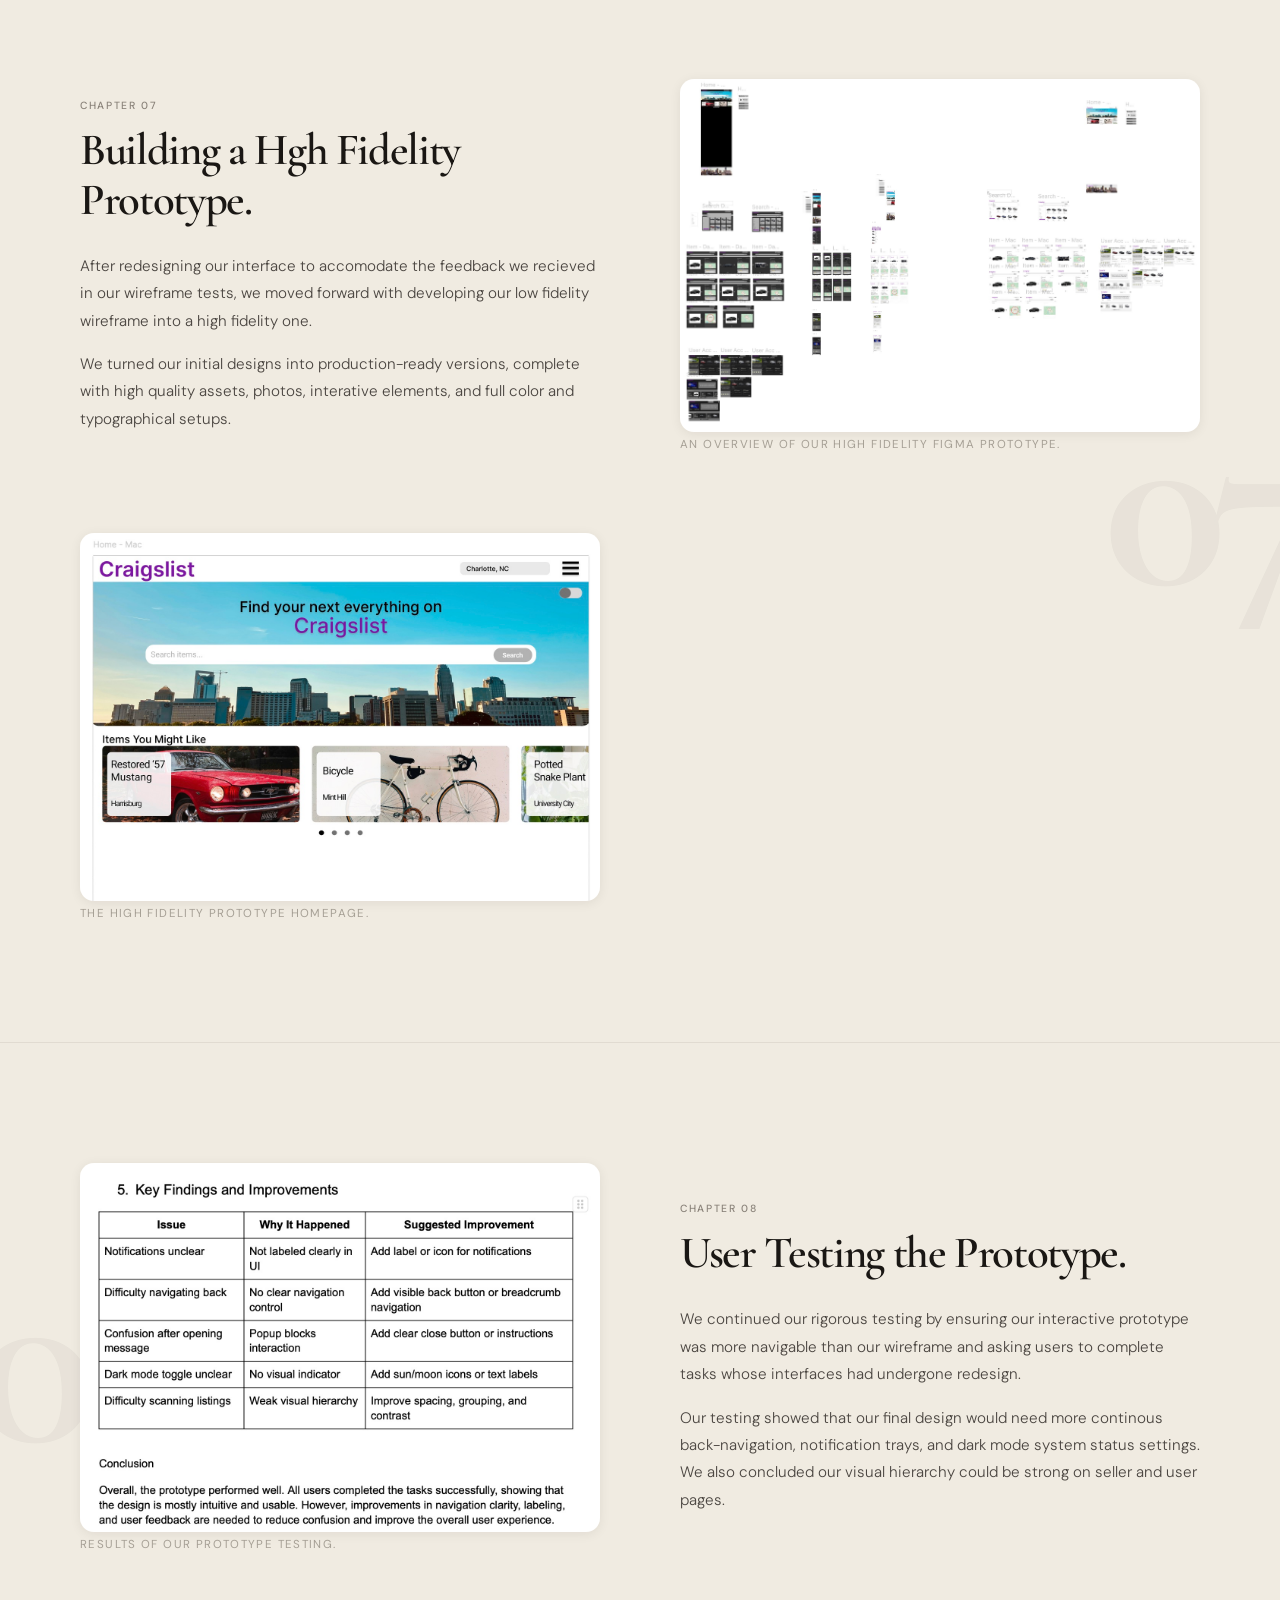
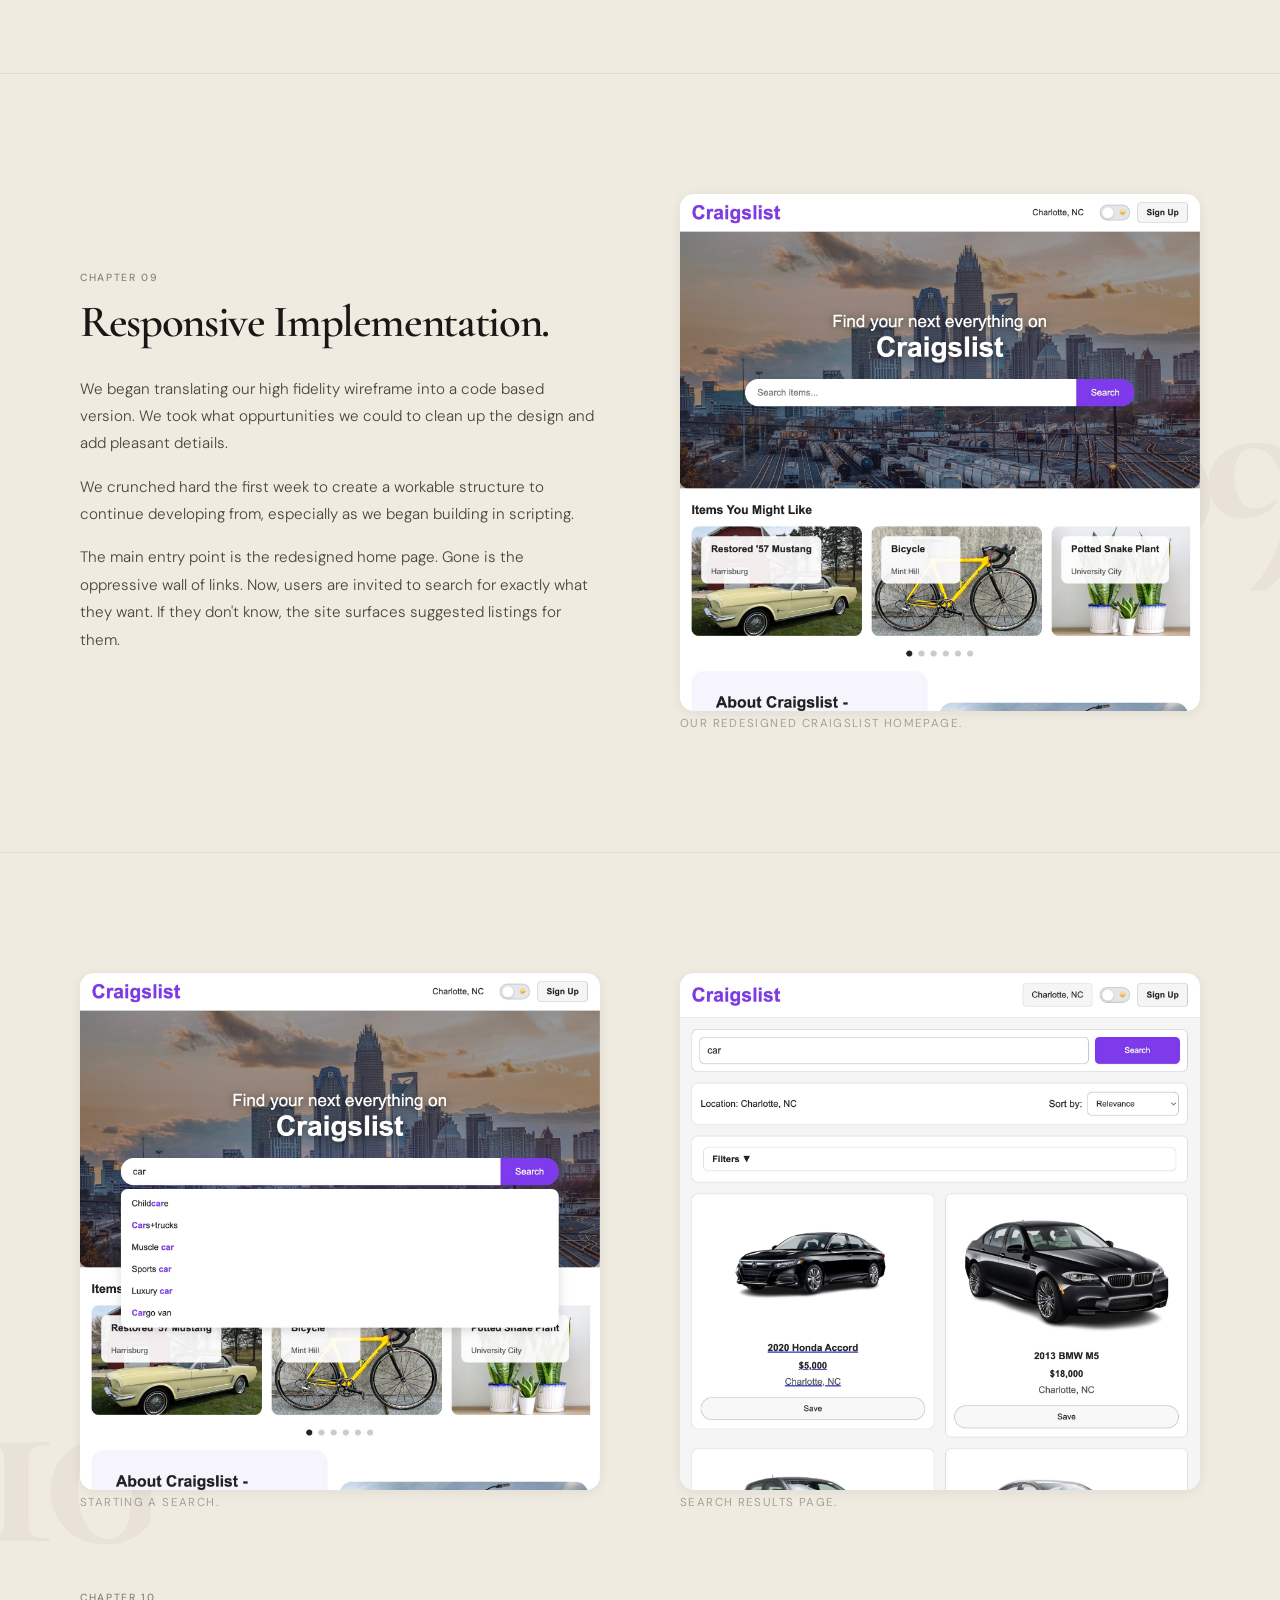
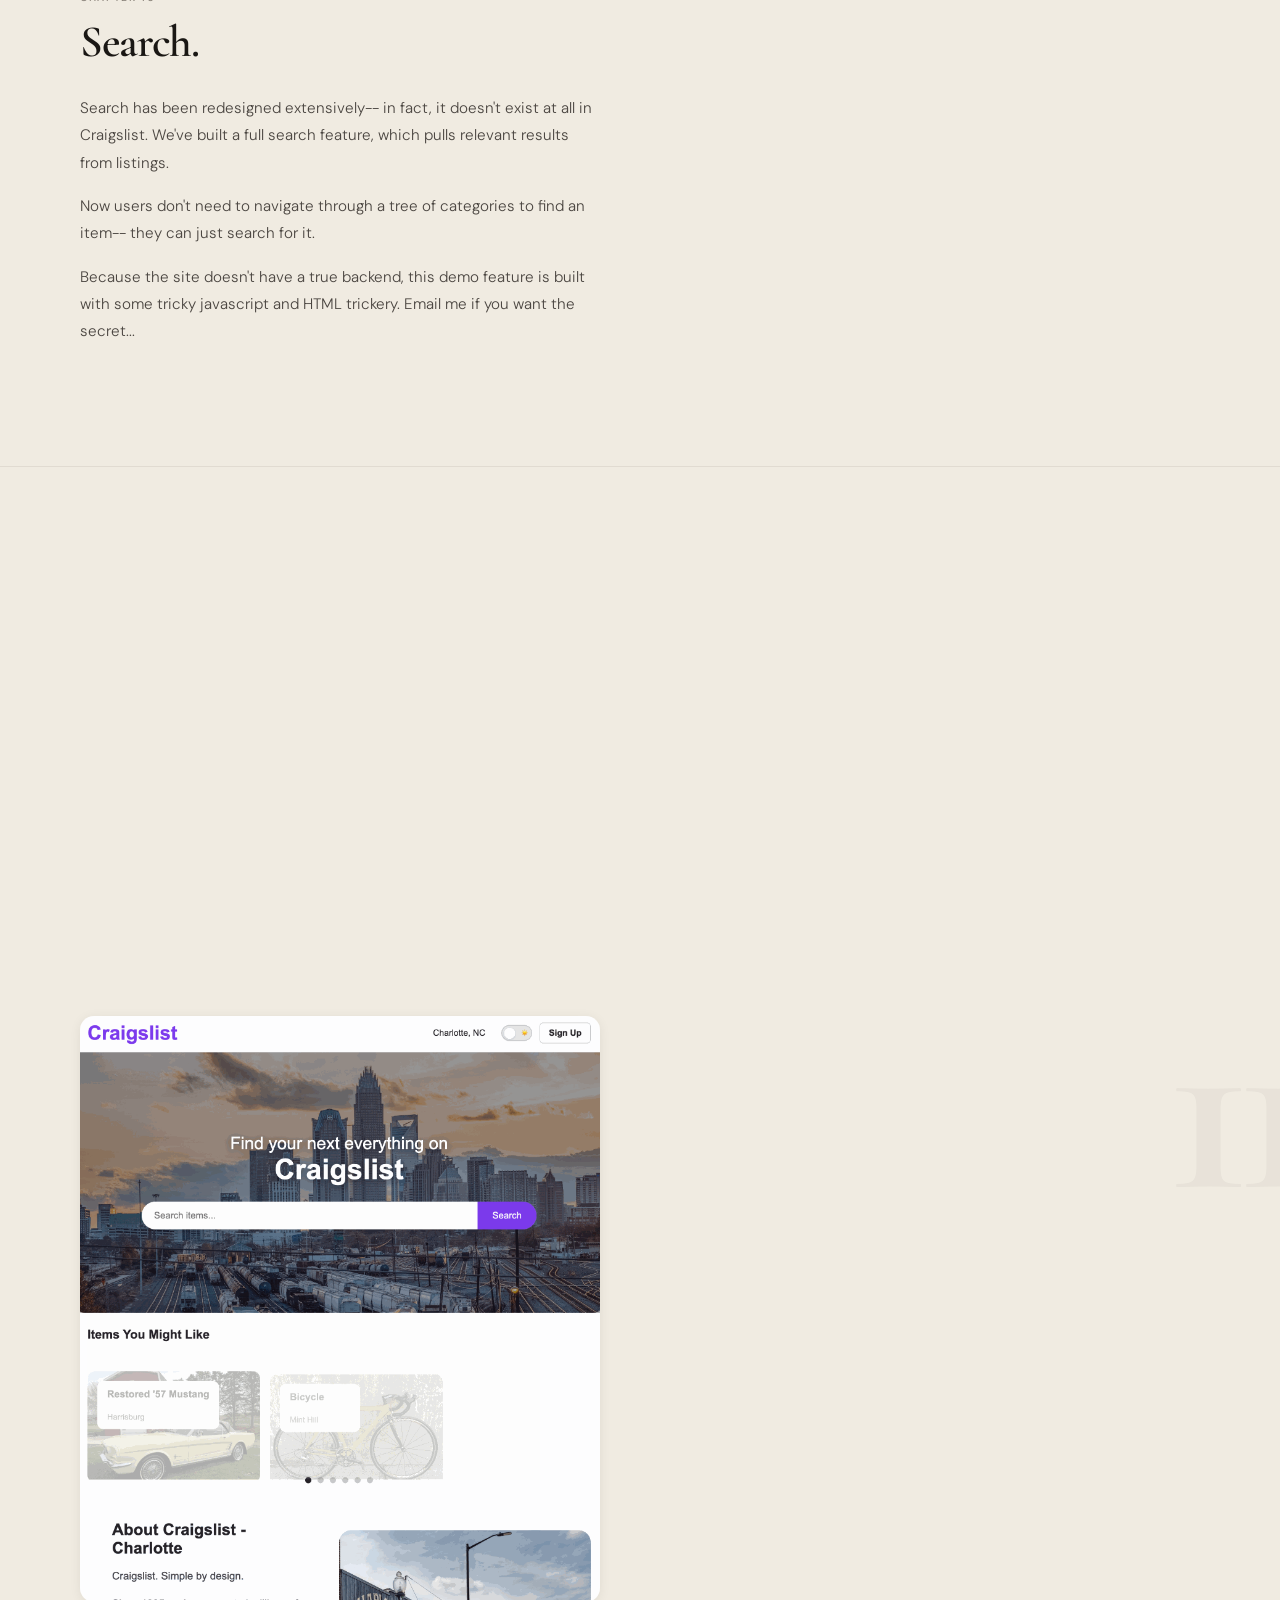
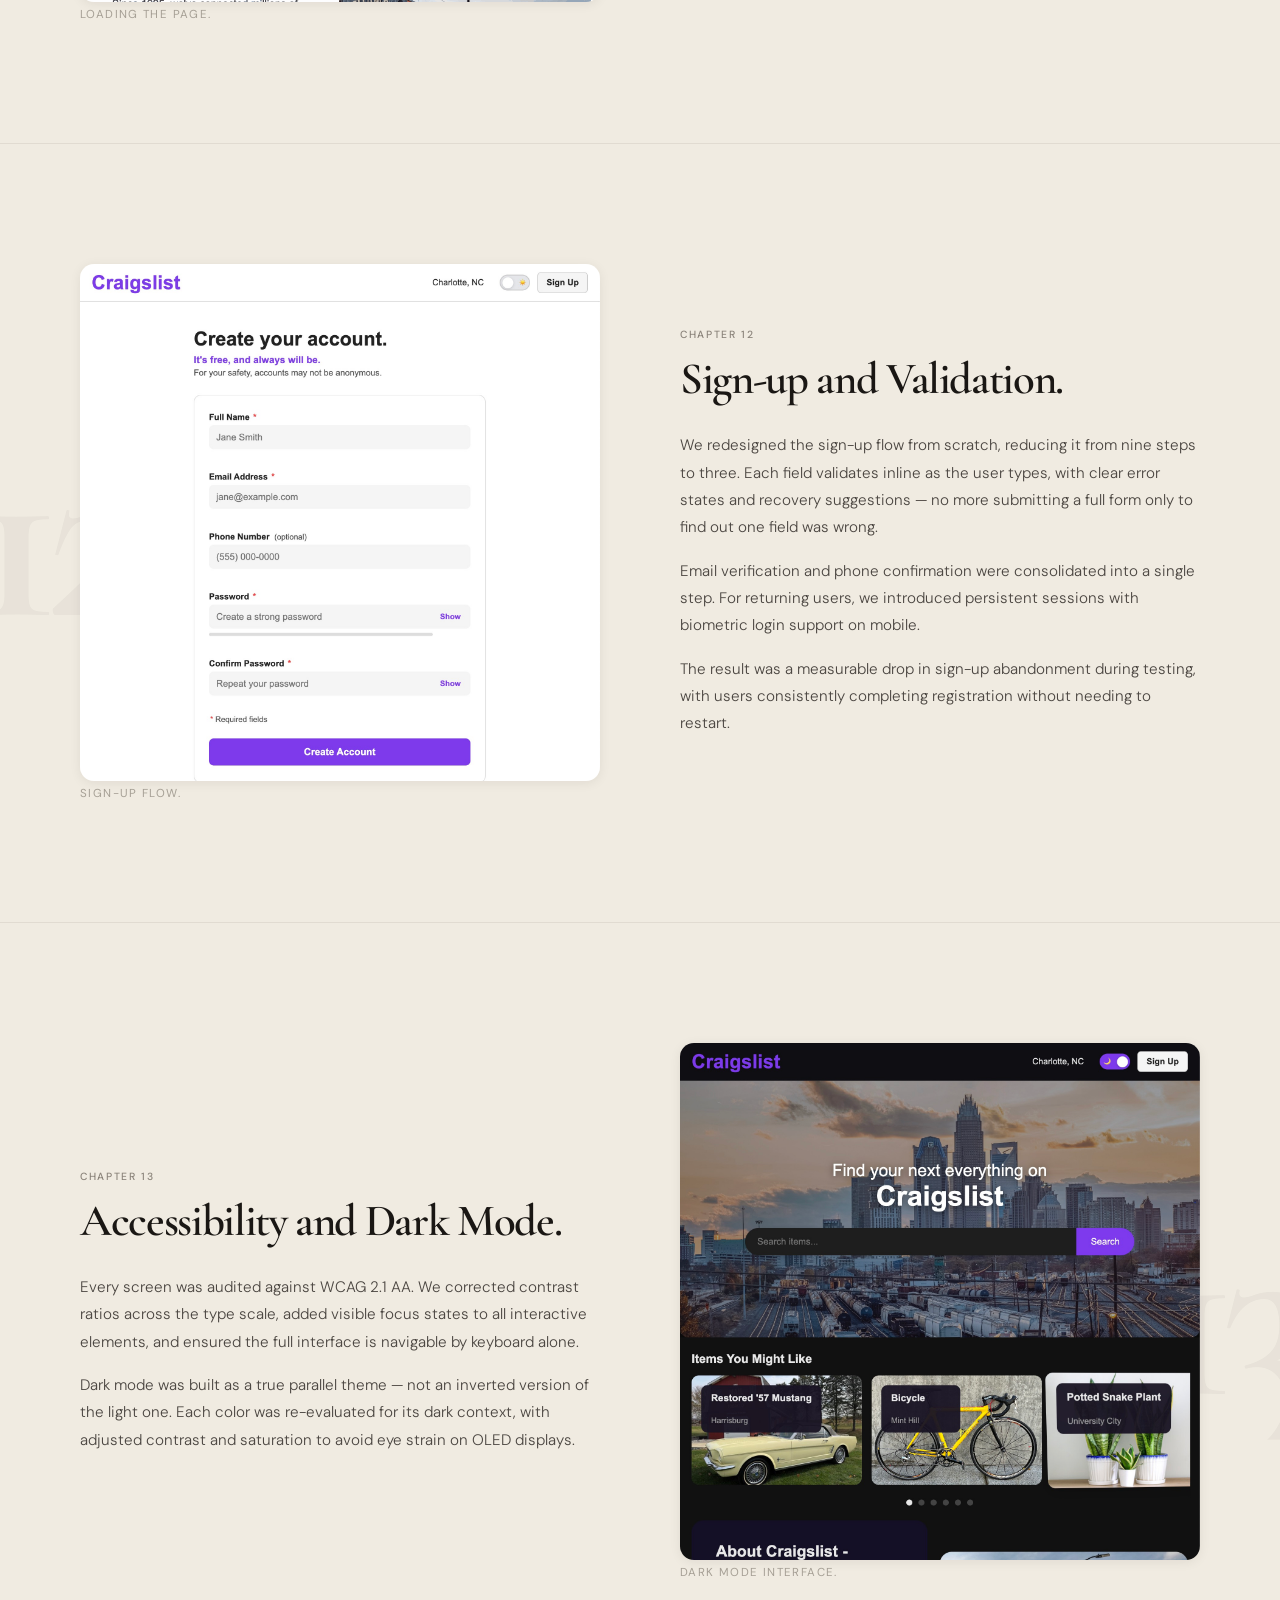
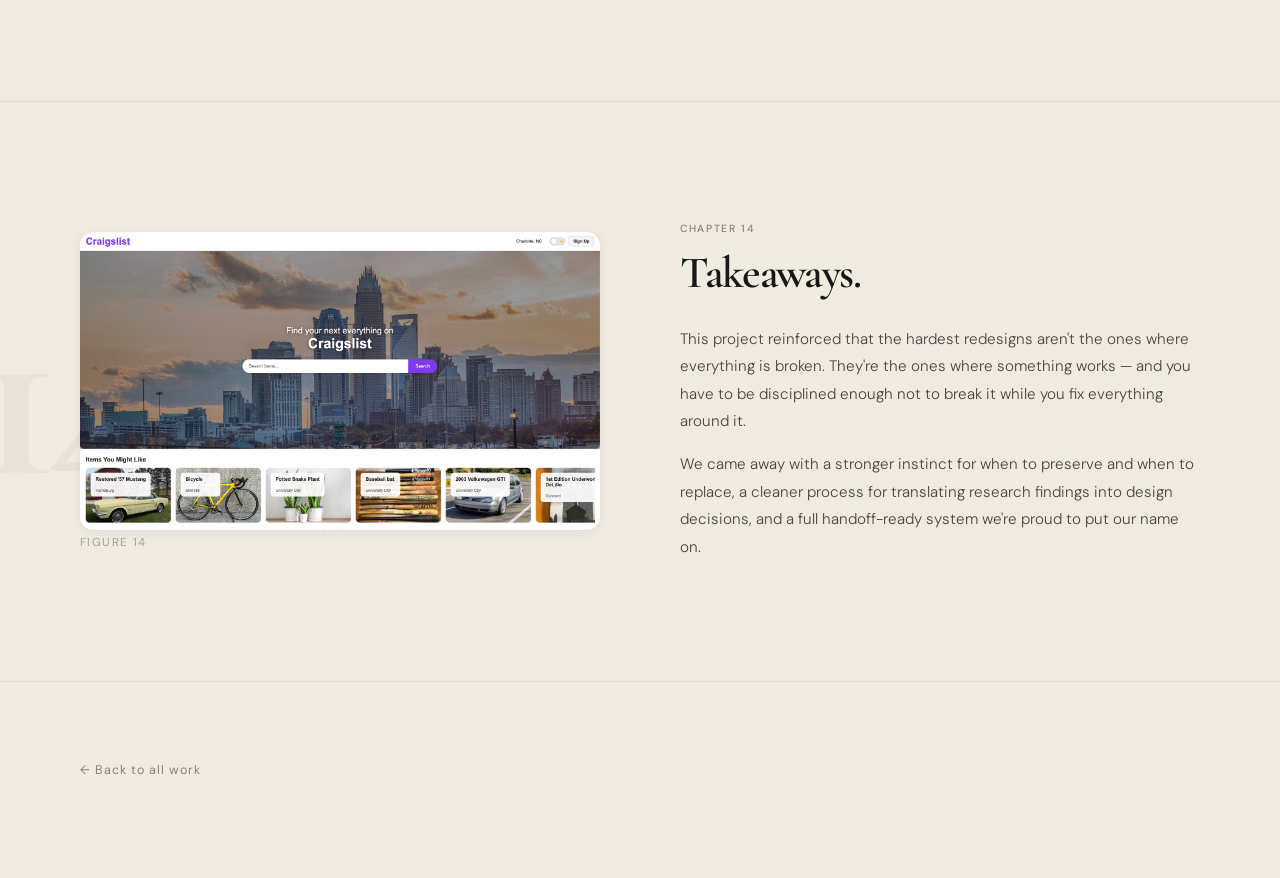
==== commit 527780f3: "Update project-craigslist.html" ====
--- a/project-craigslist.html
+++ b/project-craigslist.html
@@ -293,6 +293,7 @@
           <div class="story-body">
             <p>We began translating our high fidelity wireframe into a code based version. We took what oppurtunities we could to clean up the design and add pleasant detiails.</p>
             <p>We crunched hard the first week to create a workable structure to continue developing from, especially as we began building in scripting.</p>
+            <p>The main entry point is the redesigned home page. Gone is the oppressive wall of links. Now, users are invited to search for exactly what they want. If they don't know, the site surfaces suggested listings for them.</p>
           </div>
         </div>
         <div class="story-image reveal-image">
@@ -310,8 +311,9 @@
           <span class="chapter-label">Chapter 10</span>
           <h2 class="story-heading">Search.</h2>
           <div class="story-body">
-            <p>Search was redesigned as the primary entry point rather than a secondary feature. A persistent search bar sits at the top of every screen, with contextual filters that adapt to the active category — showing only what's relevant.</p>
-            <p>The results page introduces a split view: a scannable list on the right and a live map on the left. Filters are sticky and remember their state between sessions. Saved searches can be named and revisited from a user's profile.</p>
+            <p>Search has been redesigned extensively-- in fact, it doesn't exist at all in Craigslist. We've built a full search feature, which pulls relevant results from listings.</p>
+            <p>Now users don't need to navigate through a tree of categories to find an item-- they can just search for it.</p>
+            <p>Because the site doesn't have a true backend, this demo feature is built with some tricky javascript and HTML trickery. Email me if you want the secret...</p>
           </div>
         </div>
         <div class="story-image reveal-image">
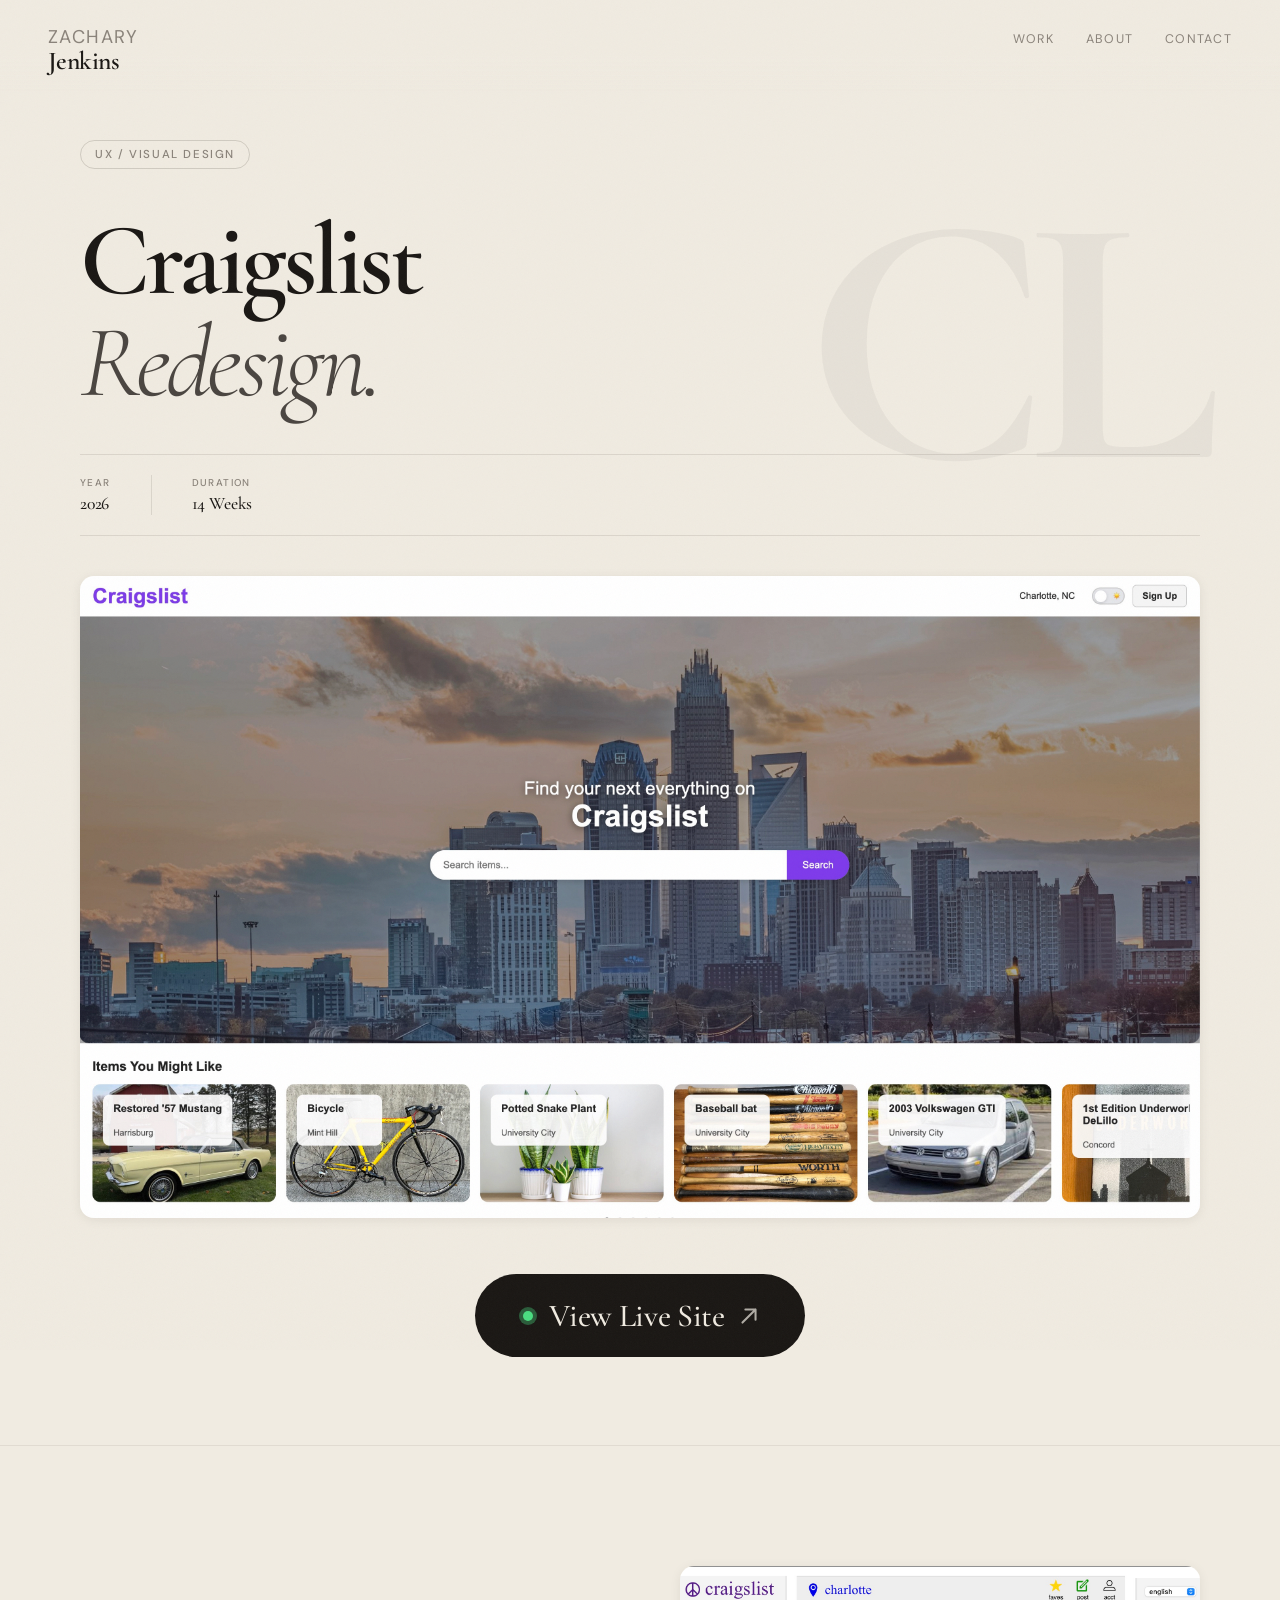
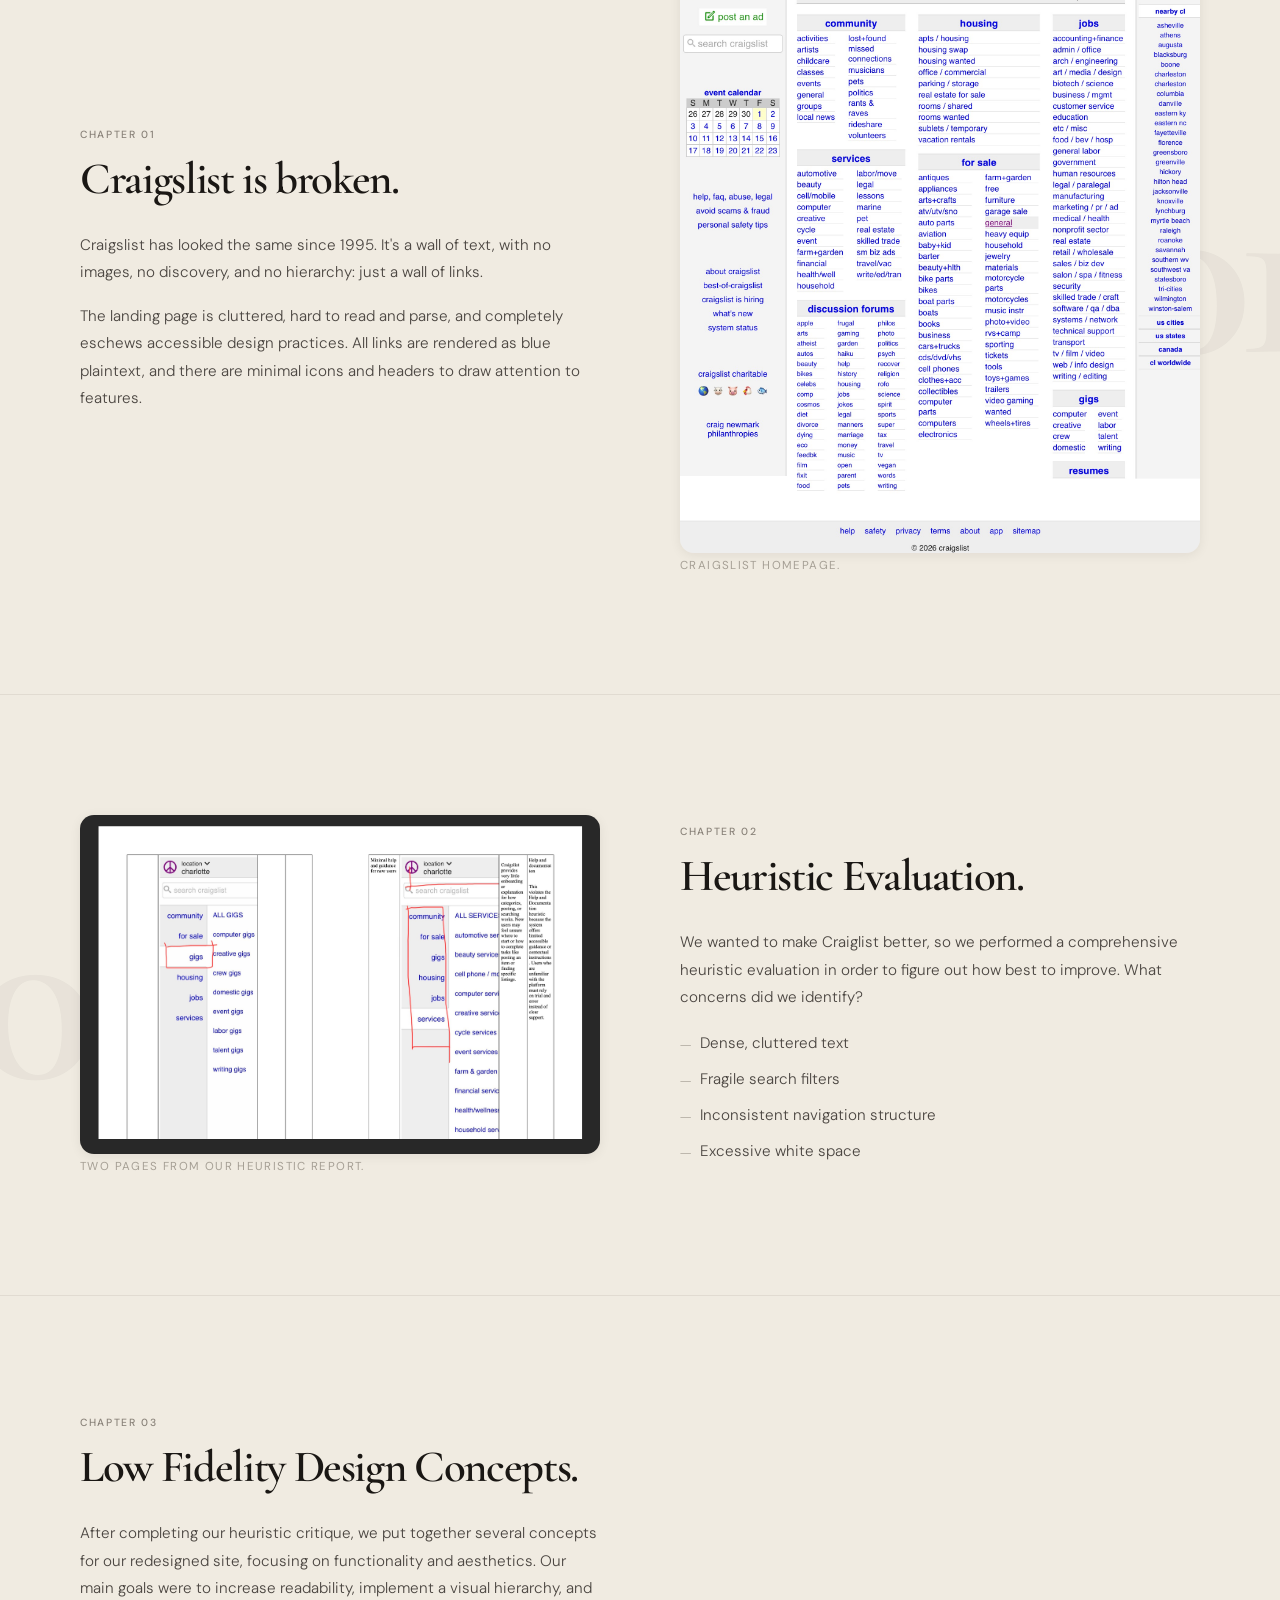
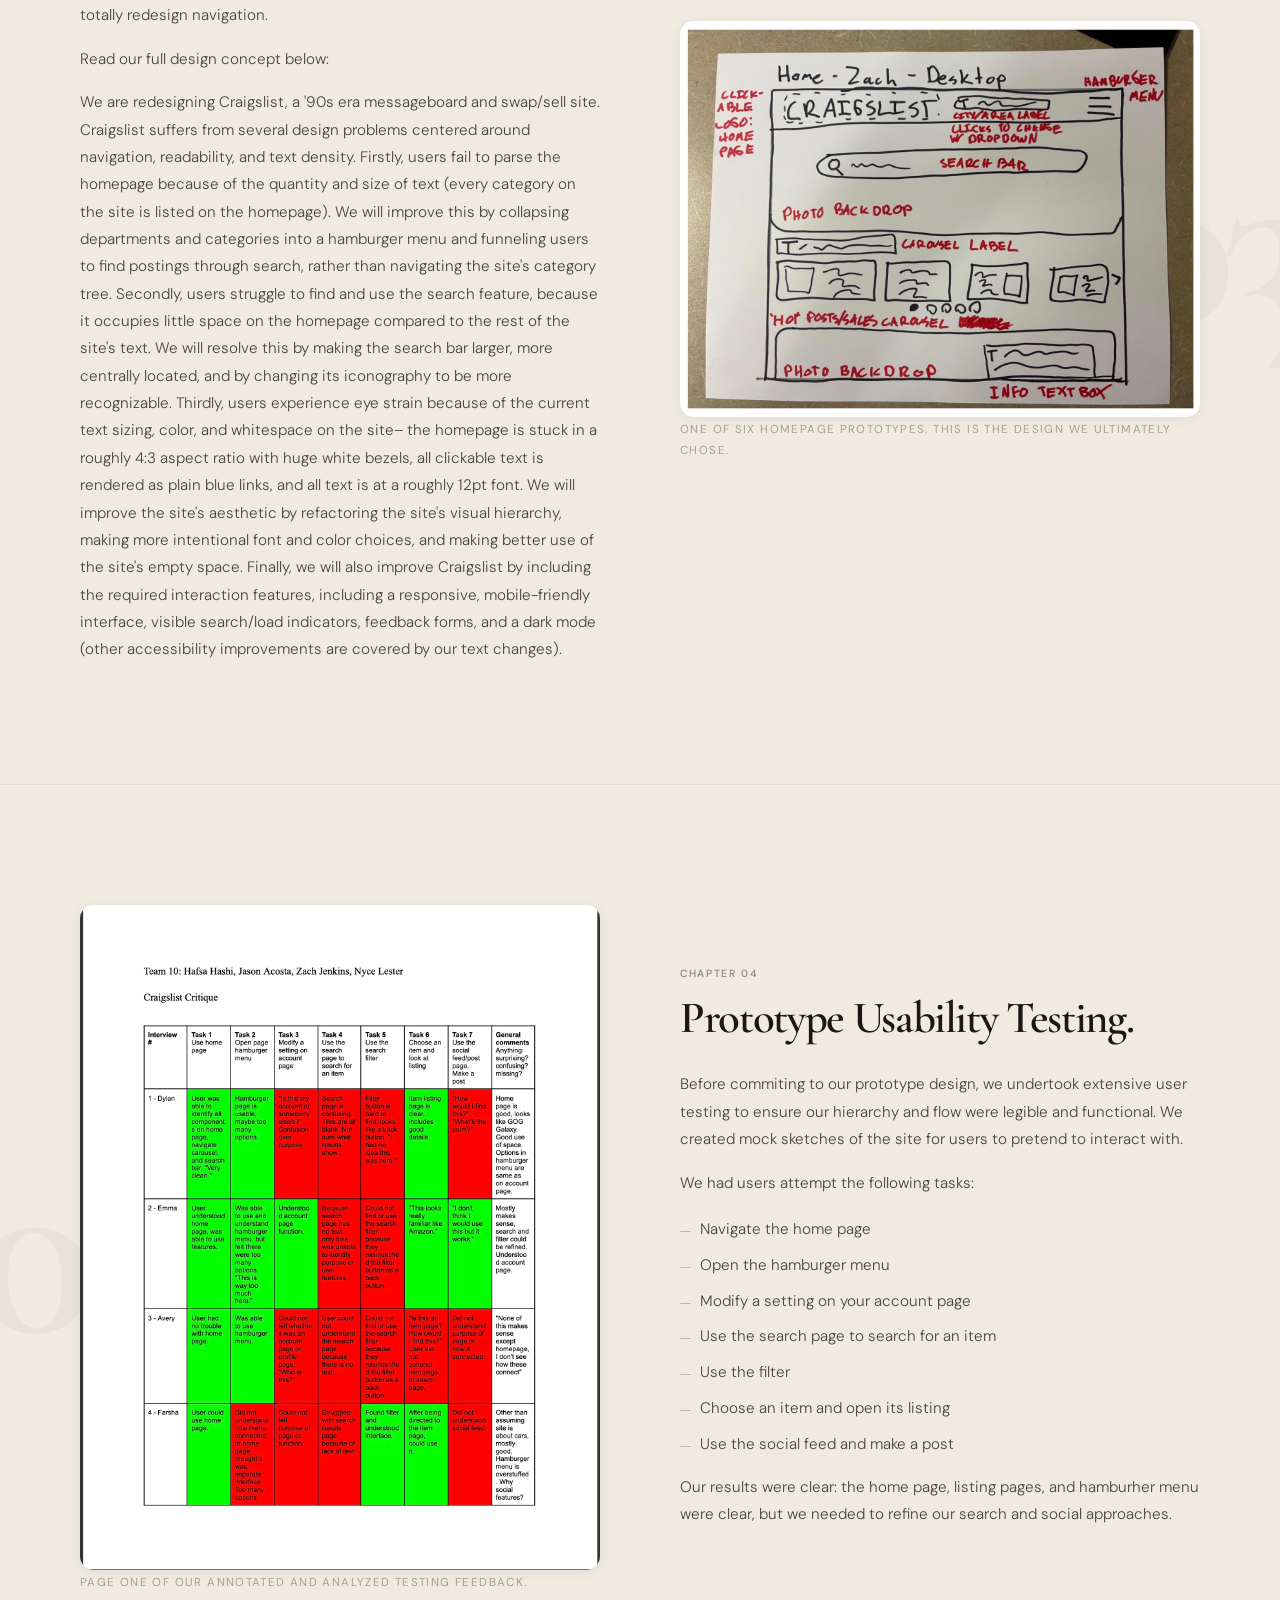
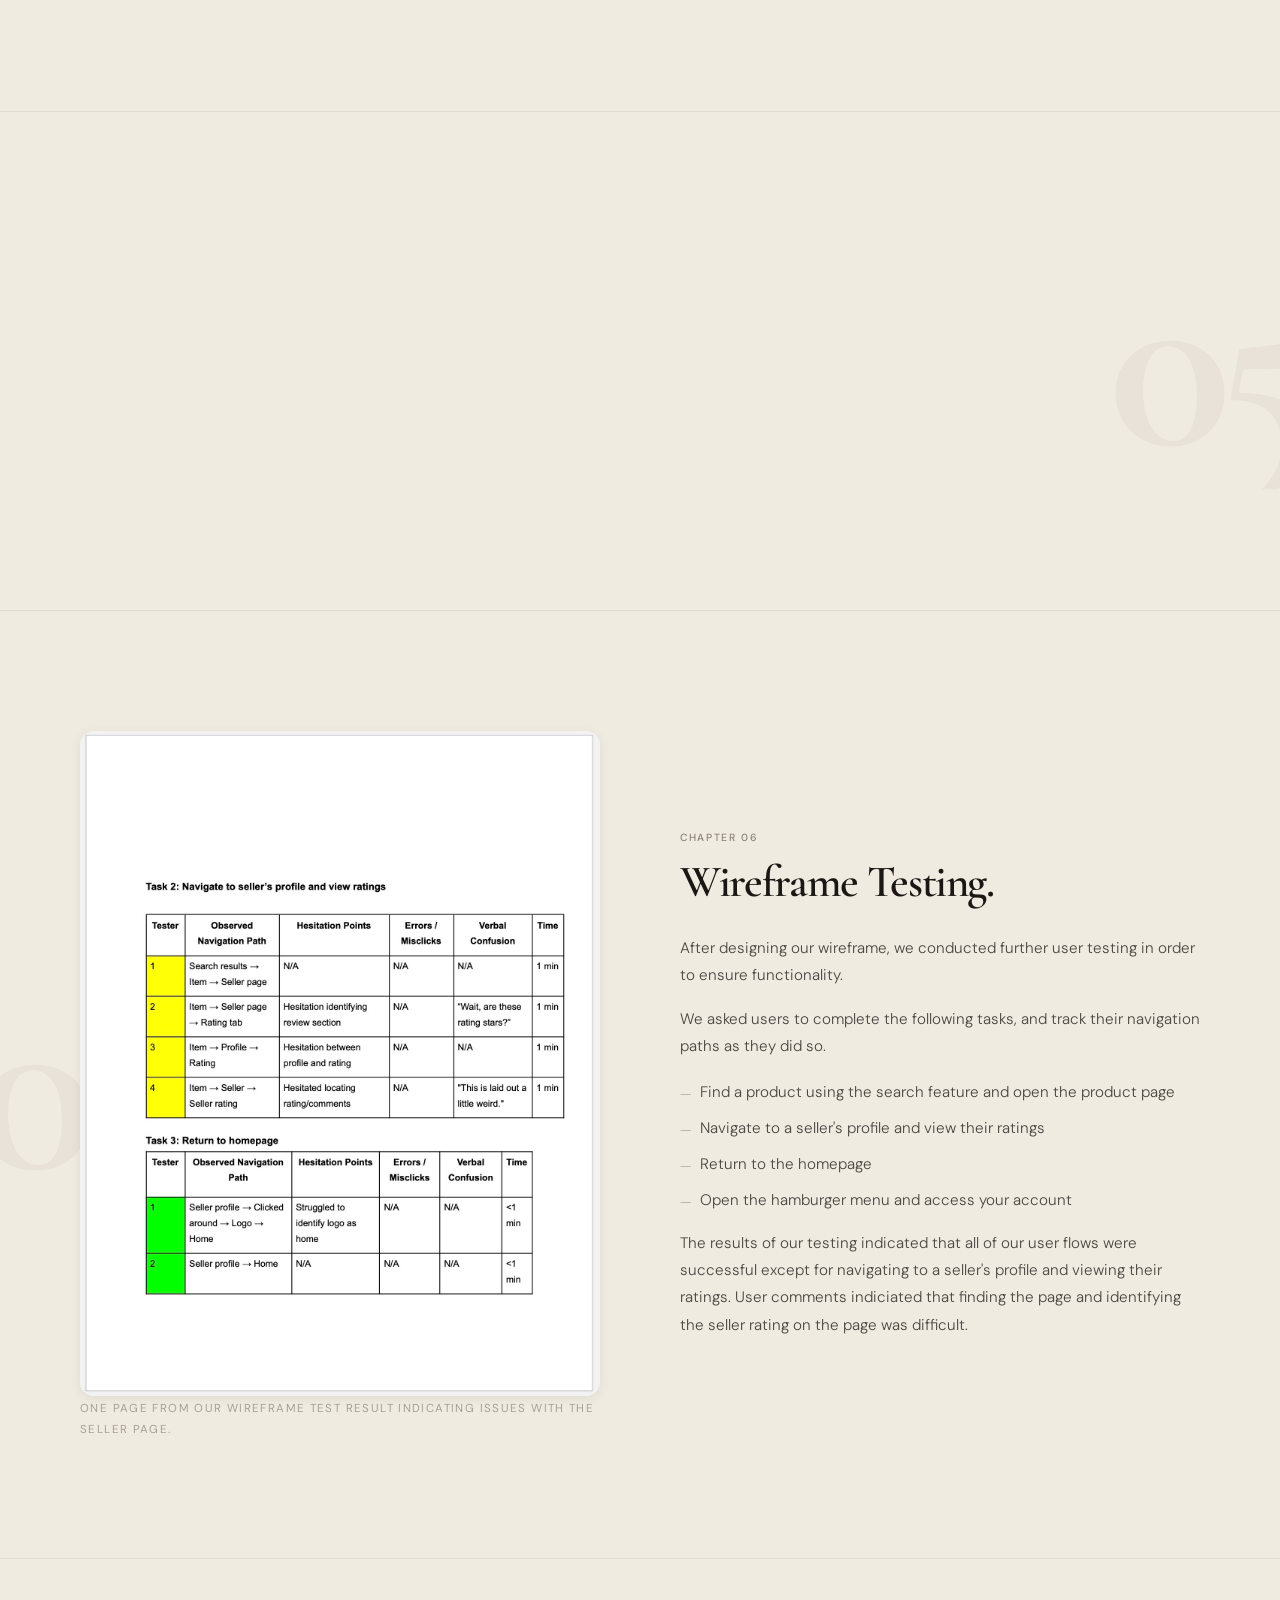
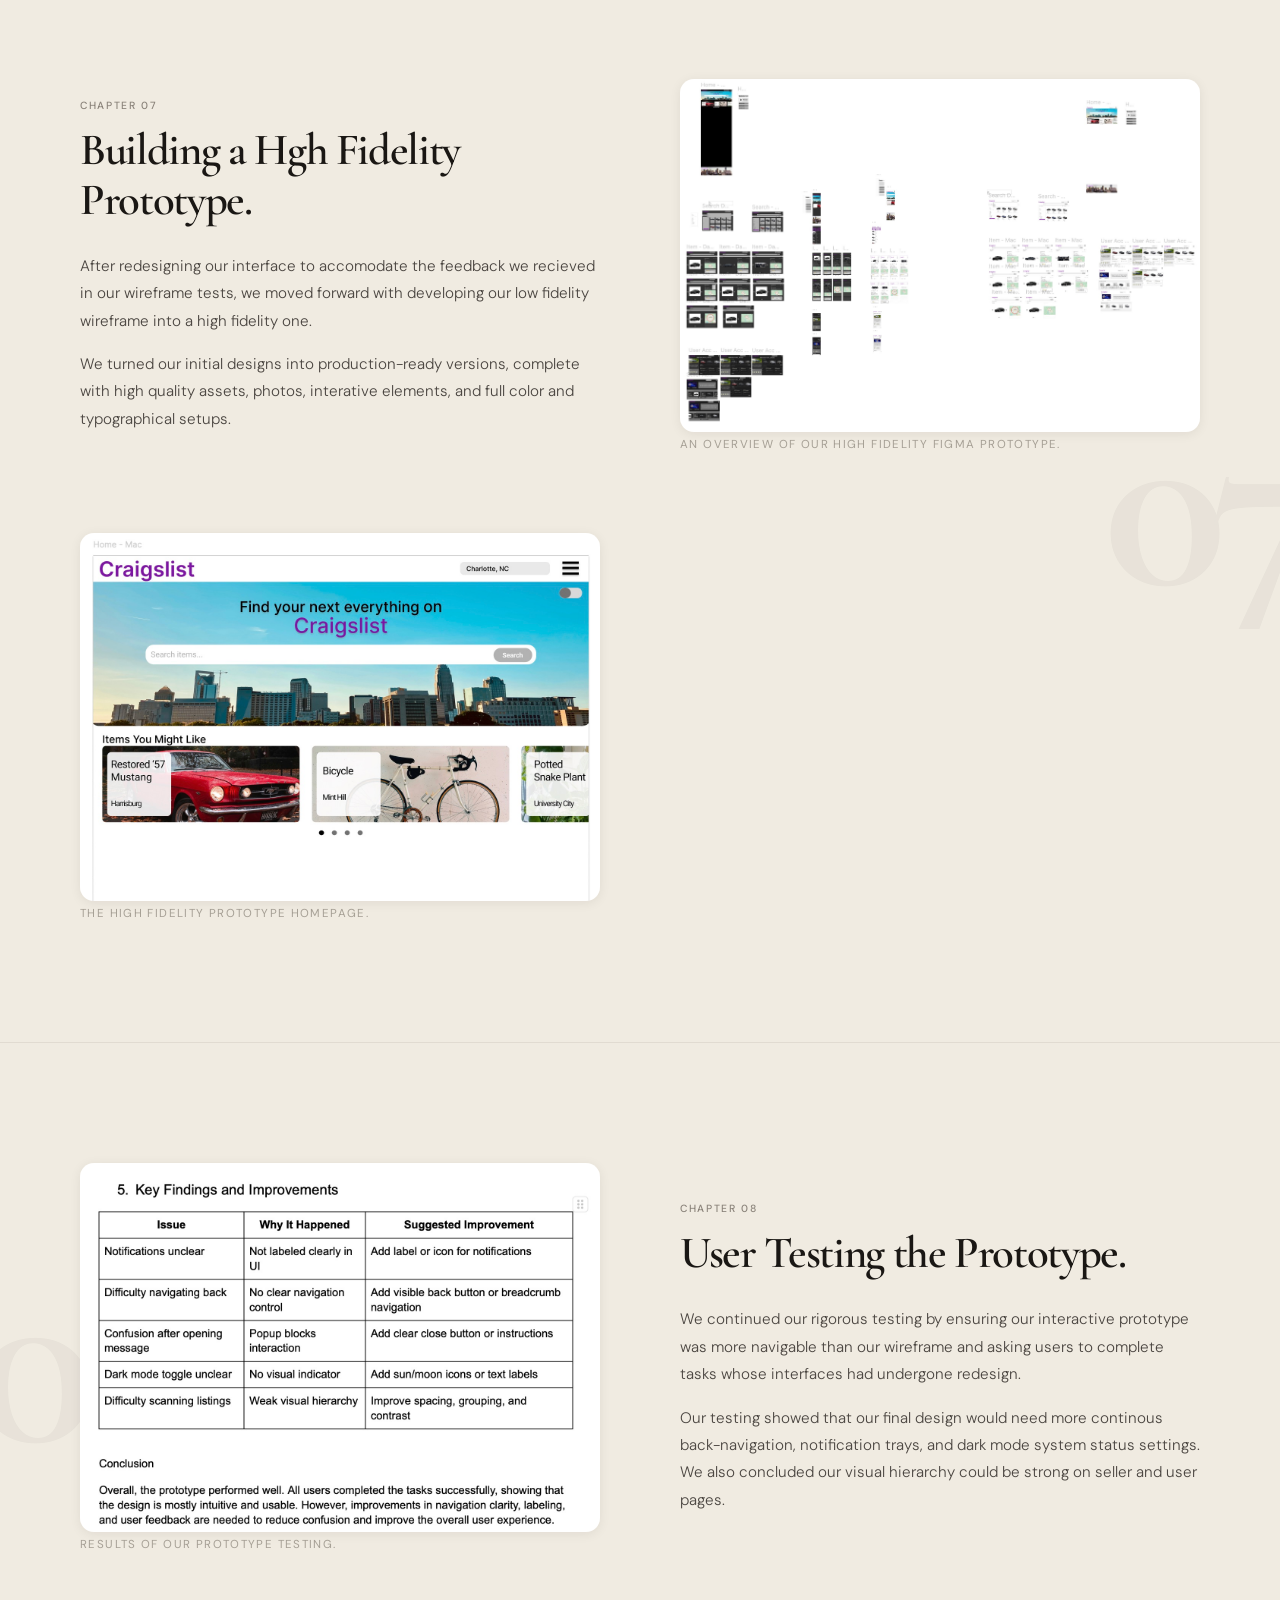
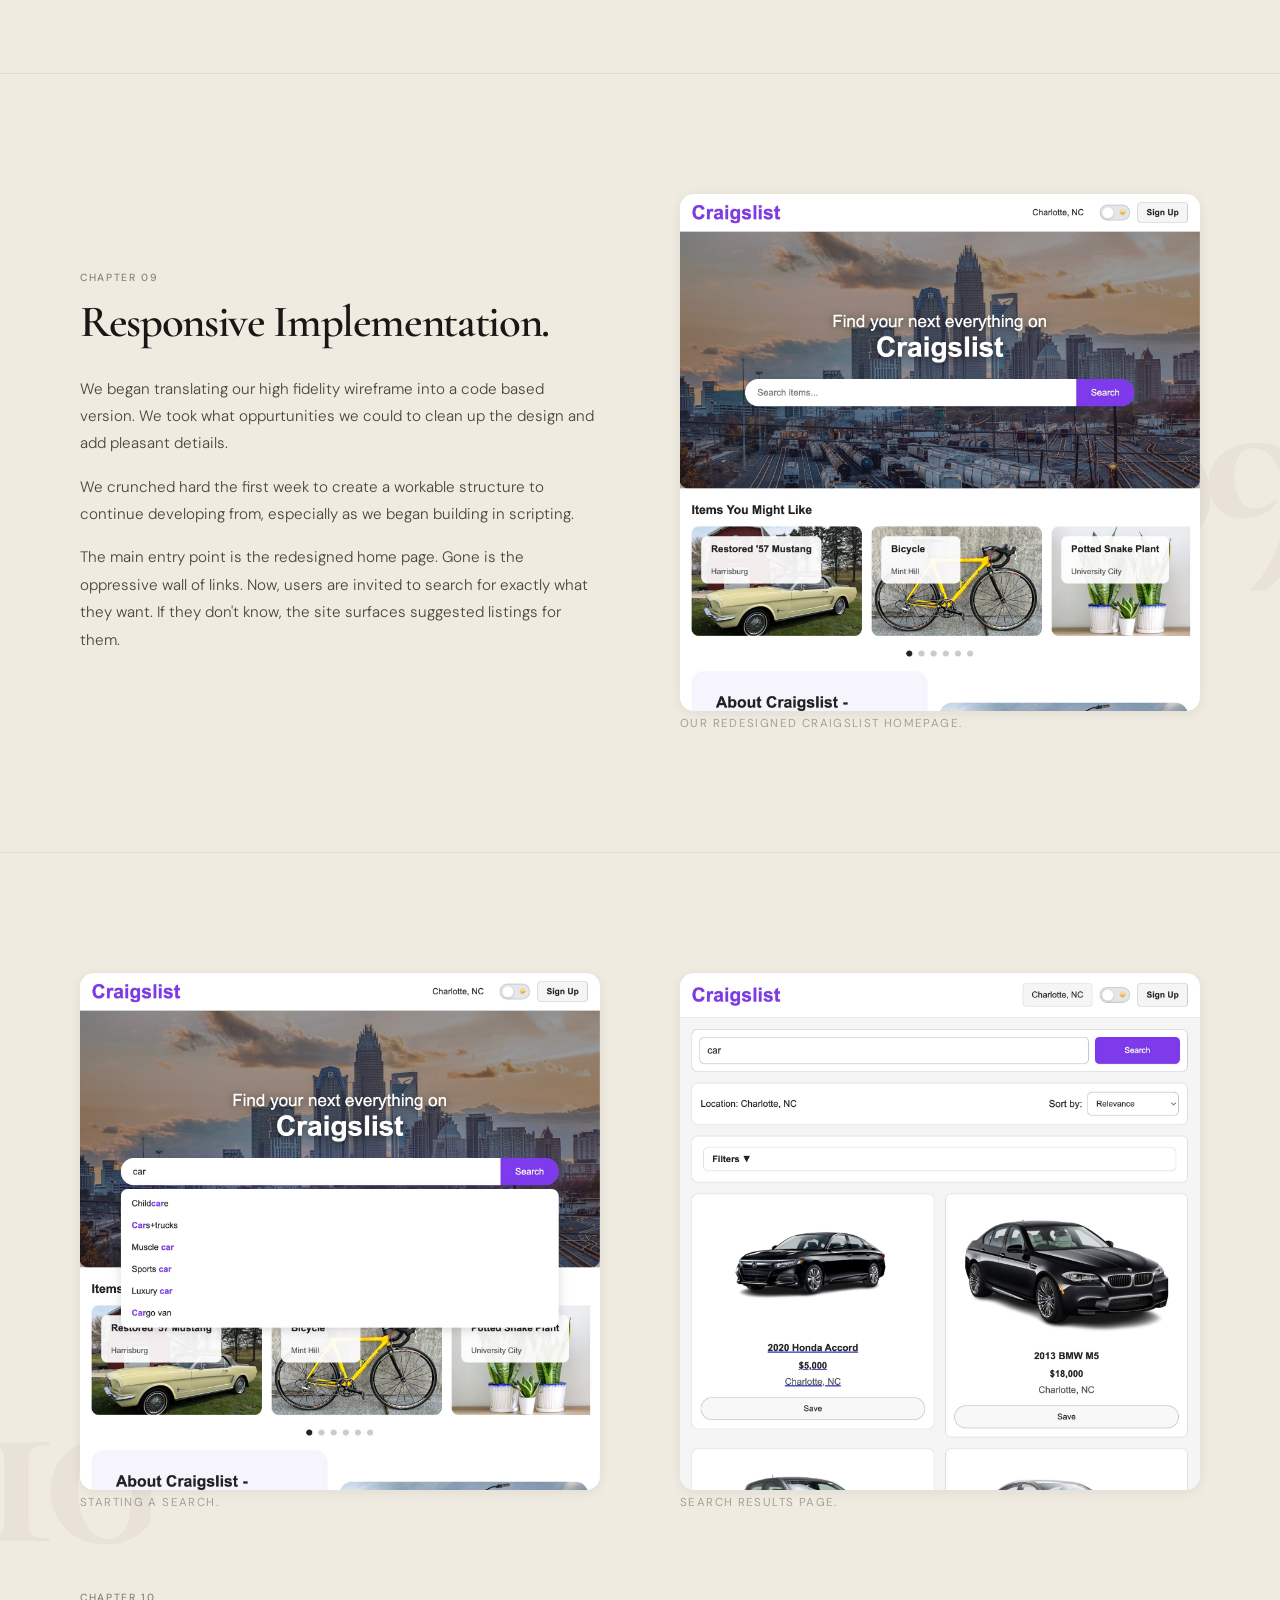
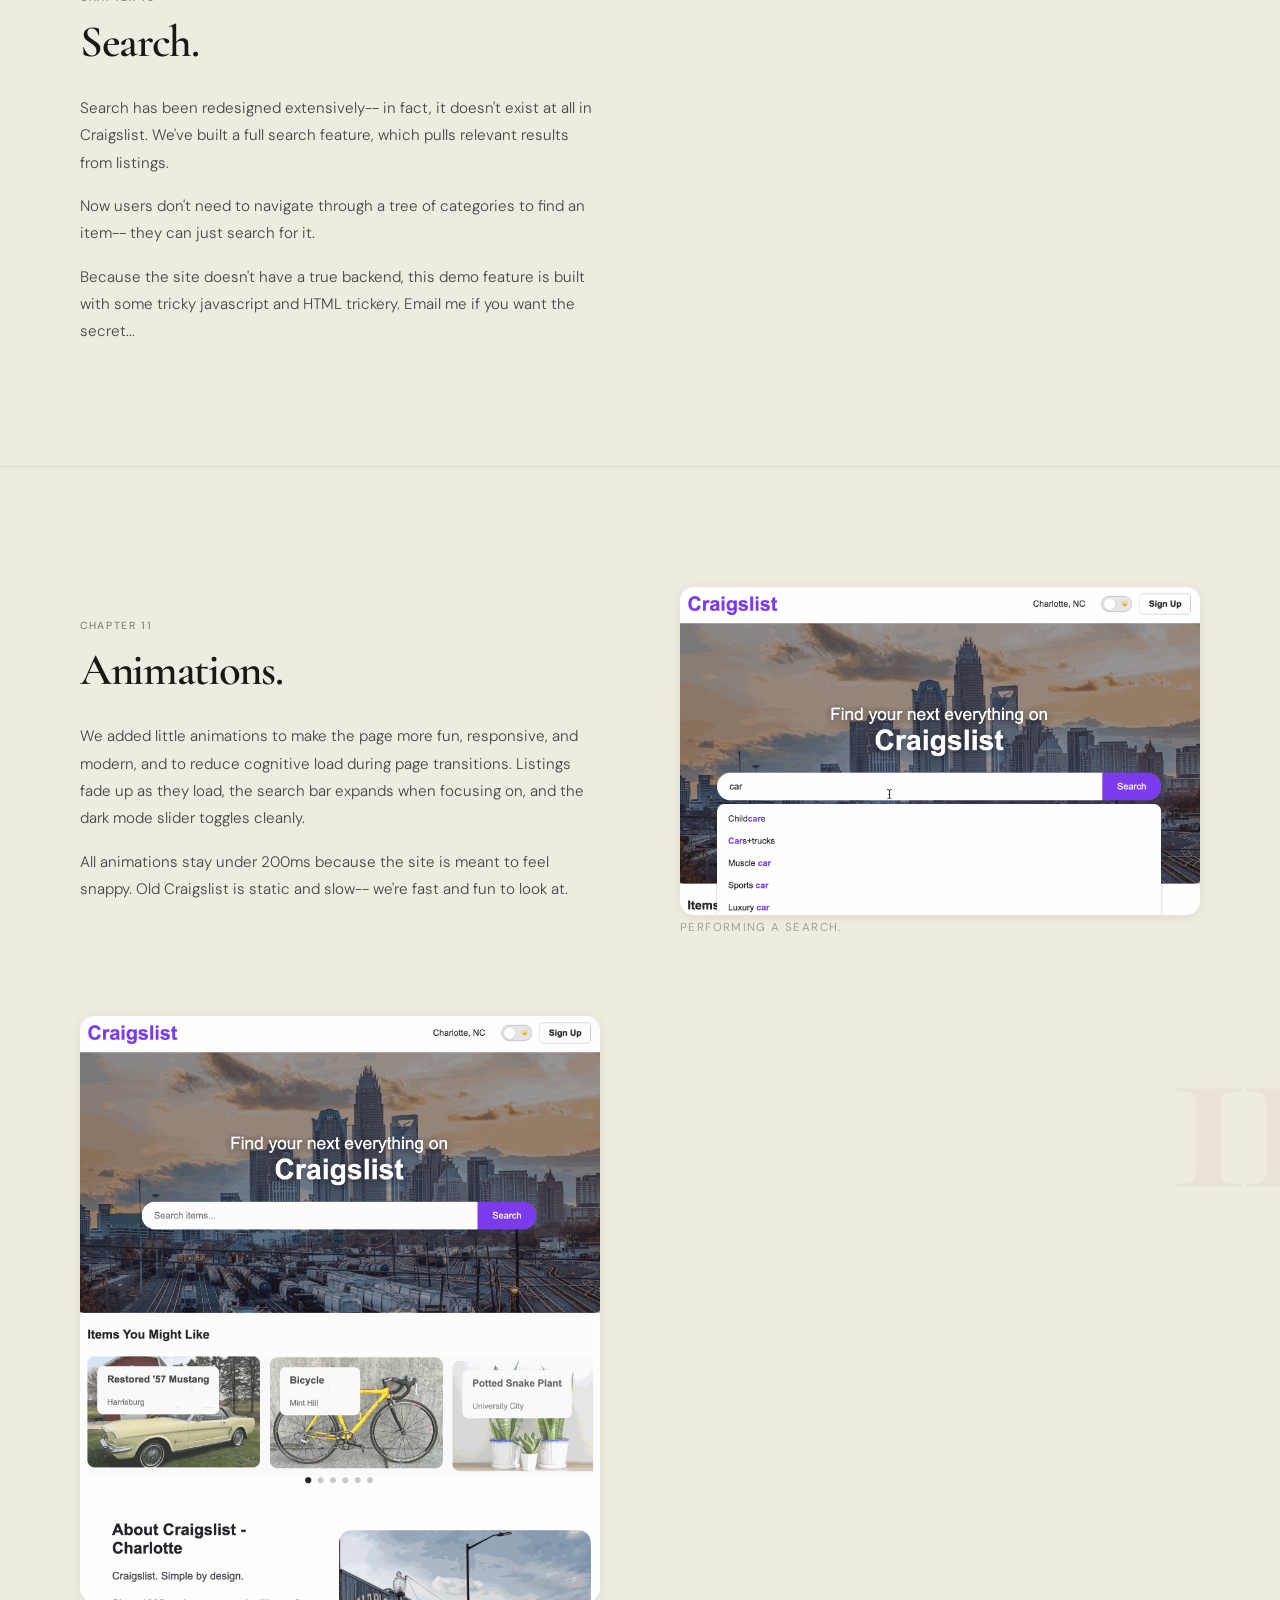
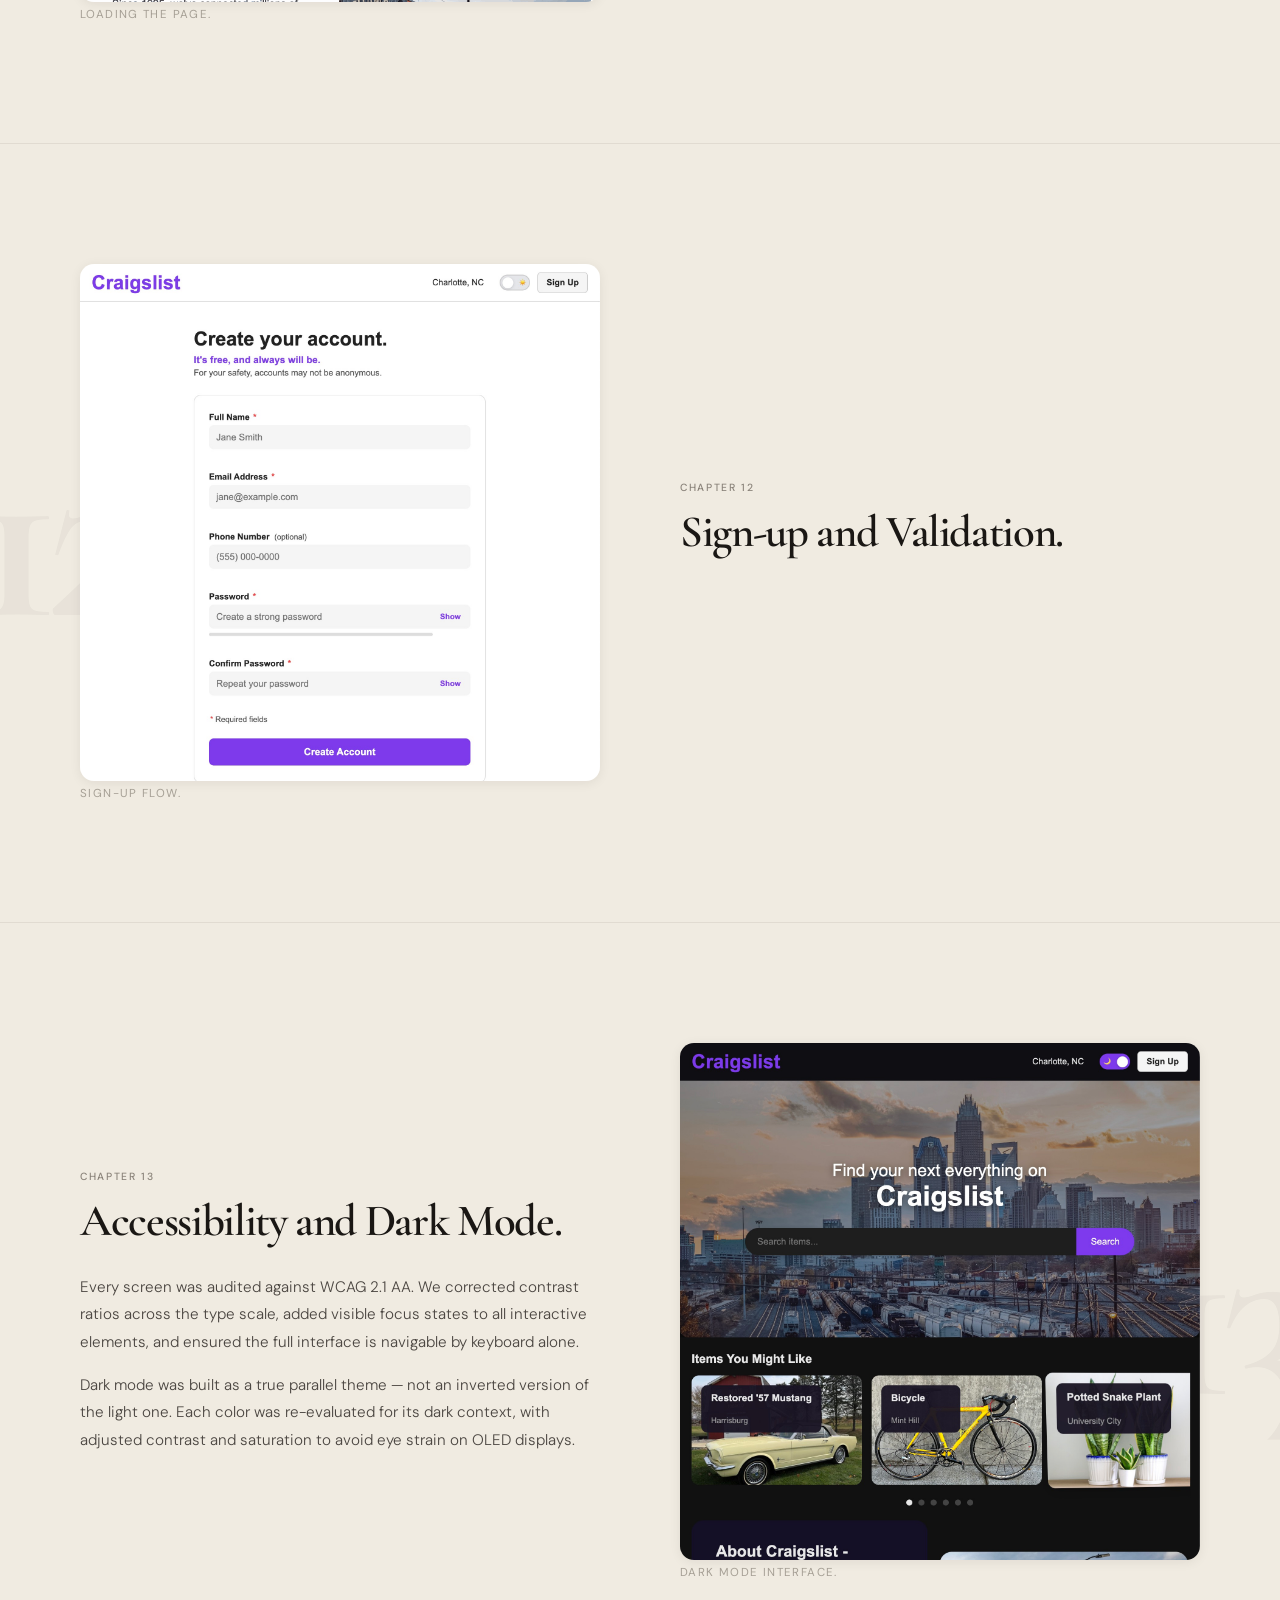
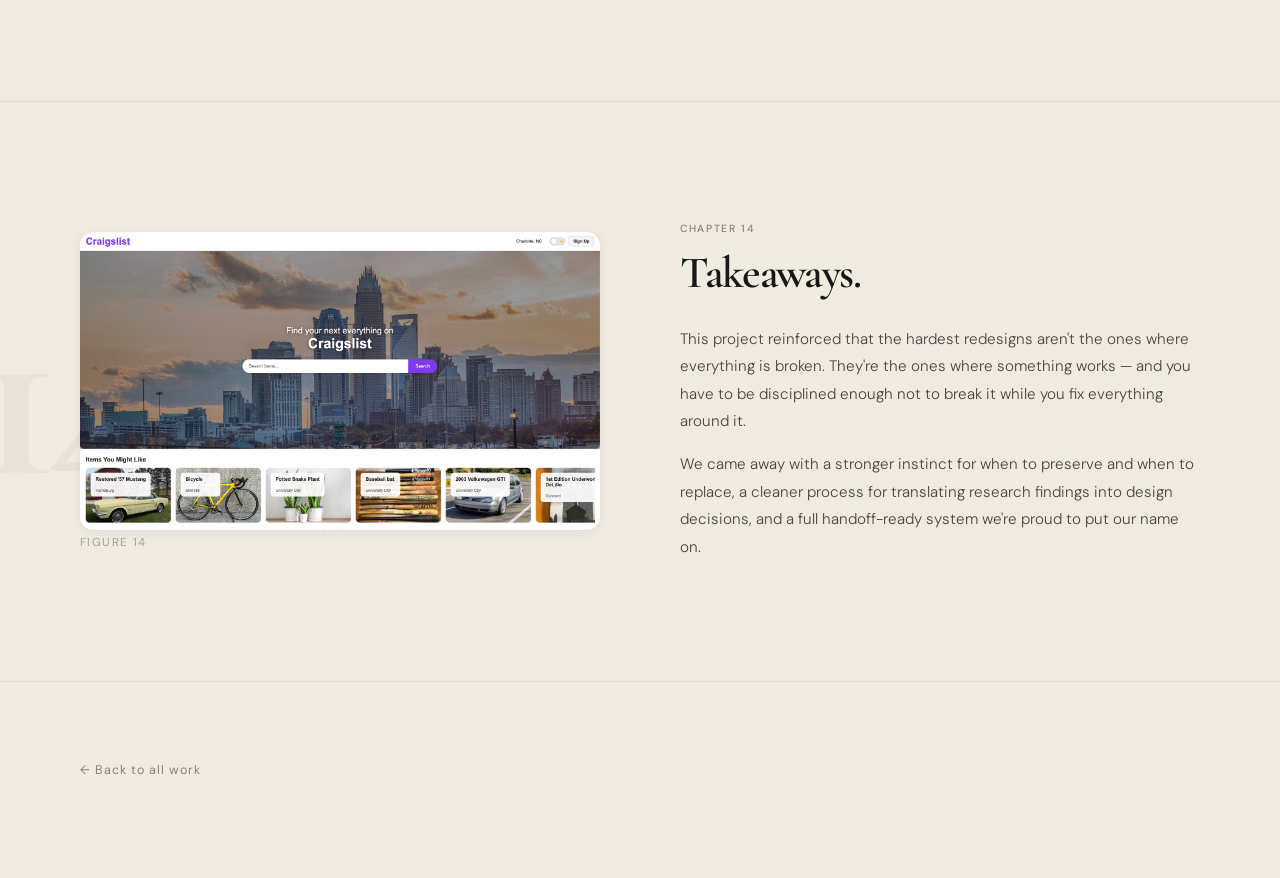
==== commit e922180e: "Update project-craigslist.html" ====
--- a/project-craigslist.html
+++ b/project-craigslist.html
@@ -335,8 +335,8 @@
           <span class="chapter-label">Chapter 11</span>
           <h2 class="story-heading">Animations.</h2>
           <div class="story-body">
-            <p>We designed a motion system to reinforce hierarchy and reduce cognitive load during page transitions. Listings slide up as they load, filters animate in from the side, and the map pans smoothly between result sets.</p>
-            <p>All animations stay under 300ms and respect the user's reduced-motion preference. The goal was for motion to feel like a natural response to interaction — not a performance.</p>
+            <p>We added little animations to make the page more fun, responsive, and modern, and to reduce cognitive load during page transitions. Listings fade up as they load, the search bar expands when focusing on, and the dark mode slider toggles cleanly.</p>
+            <p>All animations stay under 200ms because the site is meant to feel snappy. Old Craigslist is static and slow-- we're fast and fun to look at.</p>
           </div>
         </div>
         <div class="story-image reveal-image">
@@ -358,9 +358,7 @@
           <span class="chapter-label">Chapter 12</span>
           <h2 class="story-heading">Sign-up and Validation.</h2>
           <div class="story-body">
-            <p>We redesigned the sign-up flow from scratch, reducing it from nine steps to three. Each field validates inline as the user types, with clear error states and recovery suggestions — no more submitting a full form only to find out one field was wrong.</p>
-            <p>Email verification and phone confirmation were consolidated into a single step. For returning users, we introduced persistent sessions with biometric login support on mobile.</p>
-            <p>The result was a measurable drop in sign-up abandonment during testing, with users consistently completing registration without needing to restart.</p>
+
           </div>
         </div>
         <div class="story-image reveal-image">
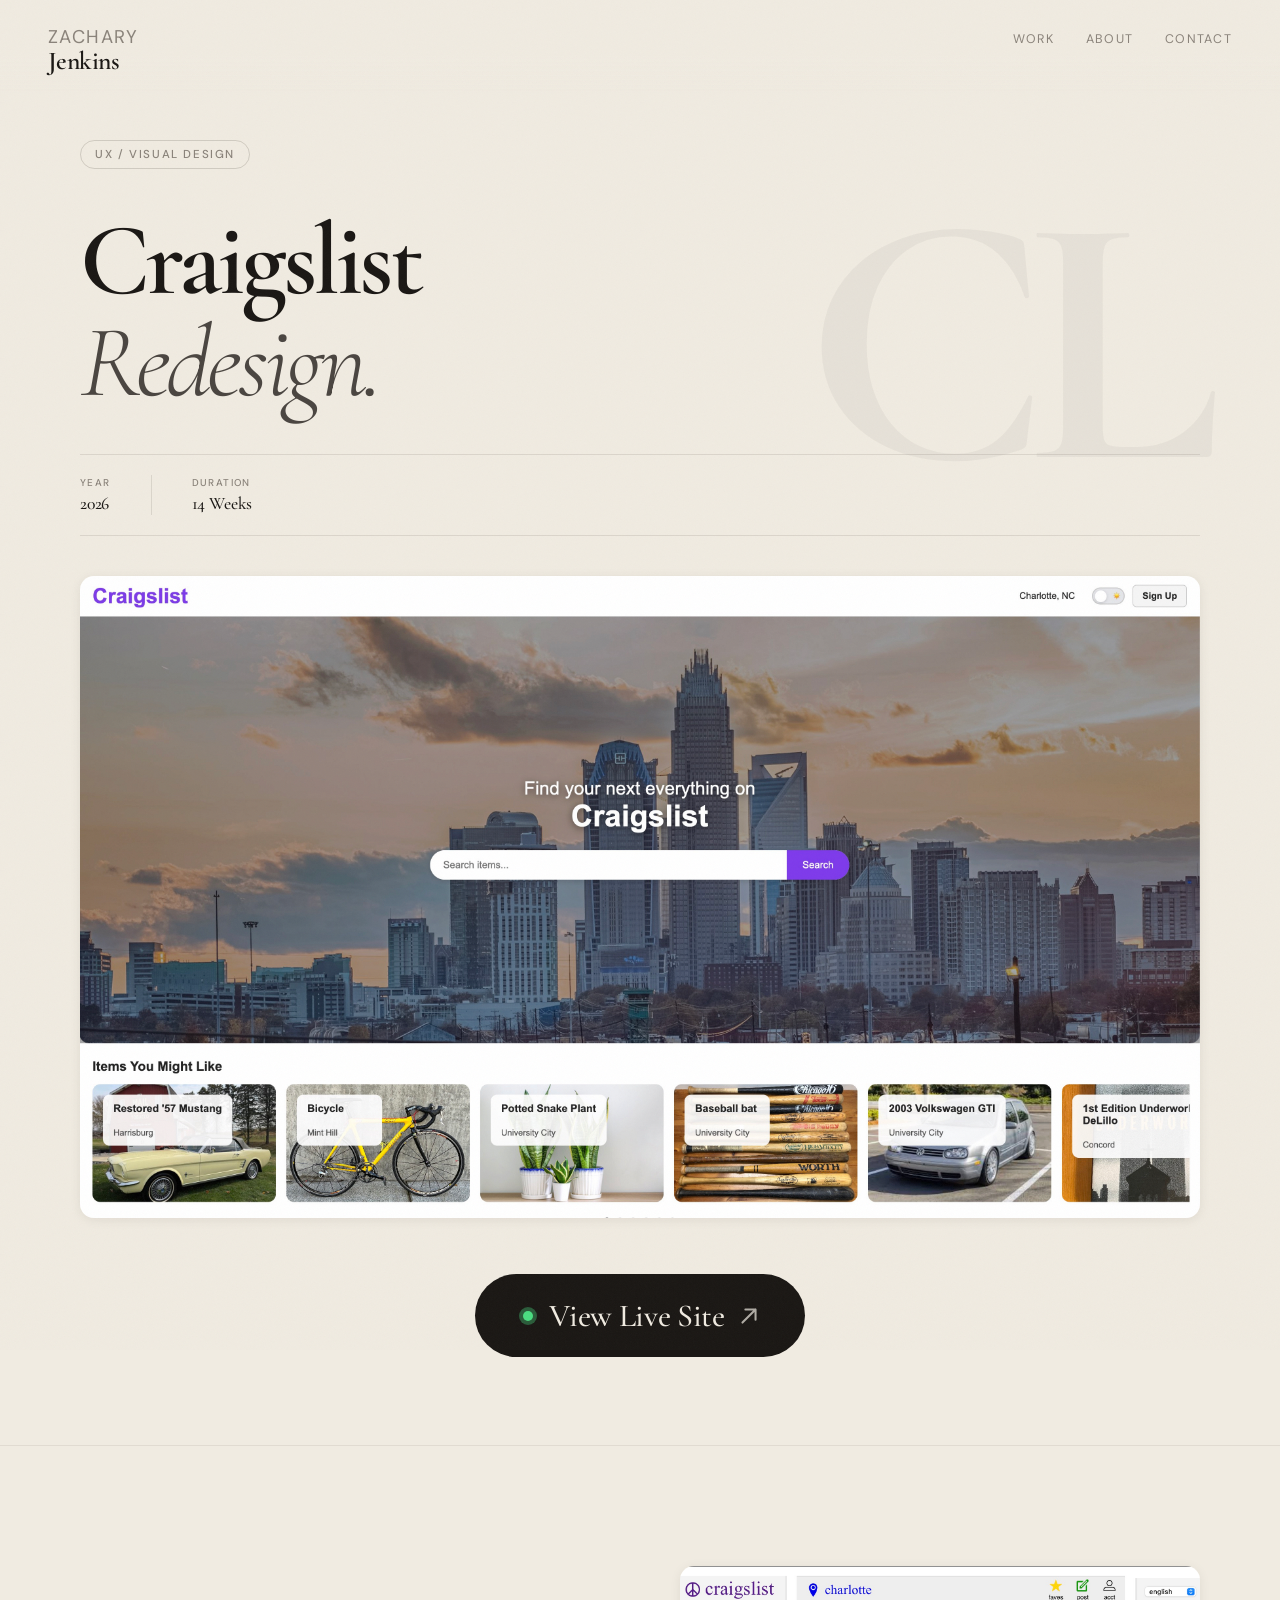
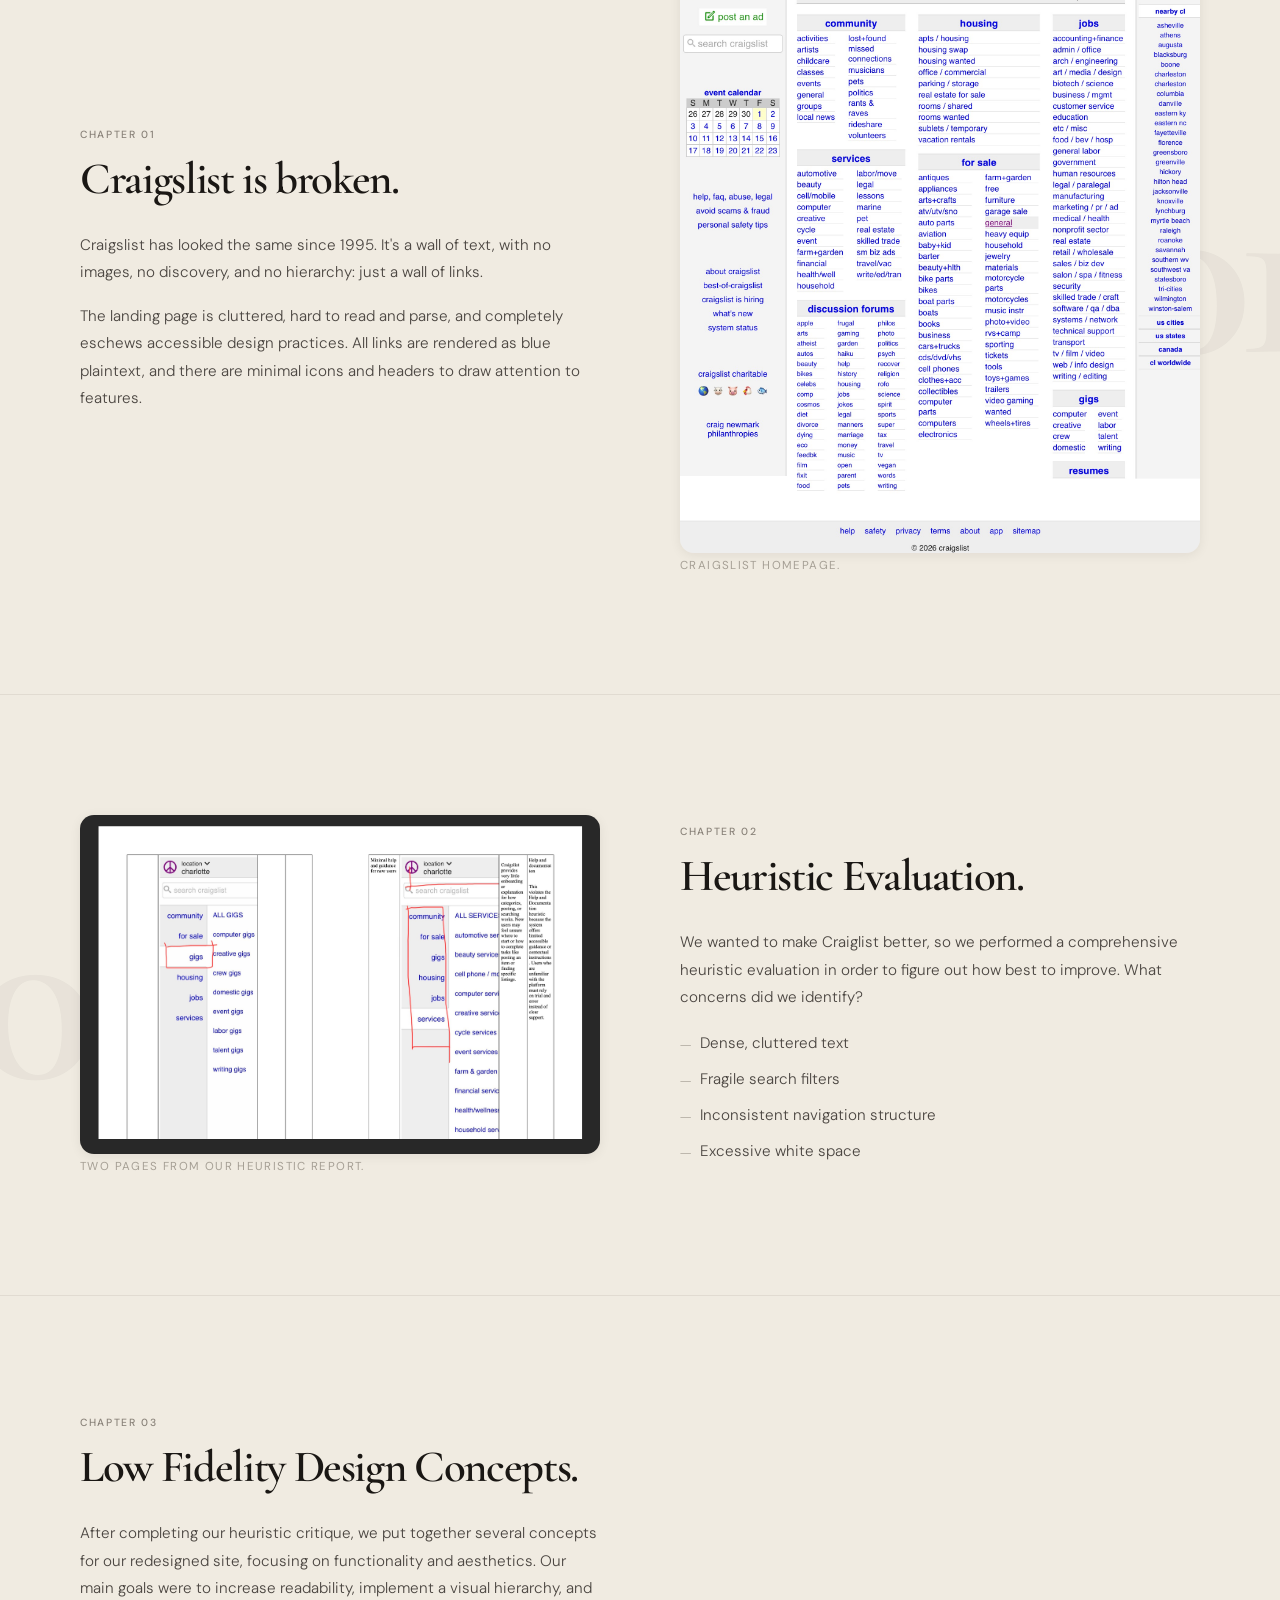
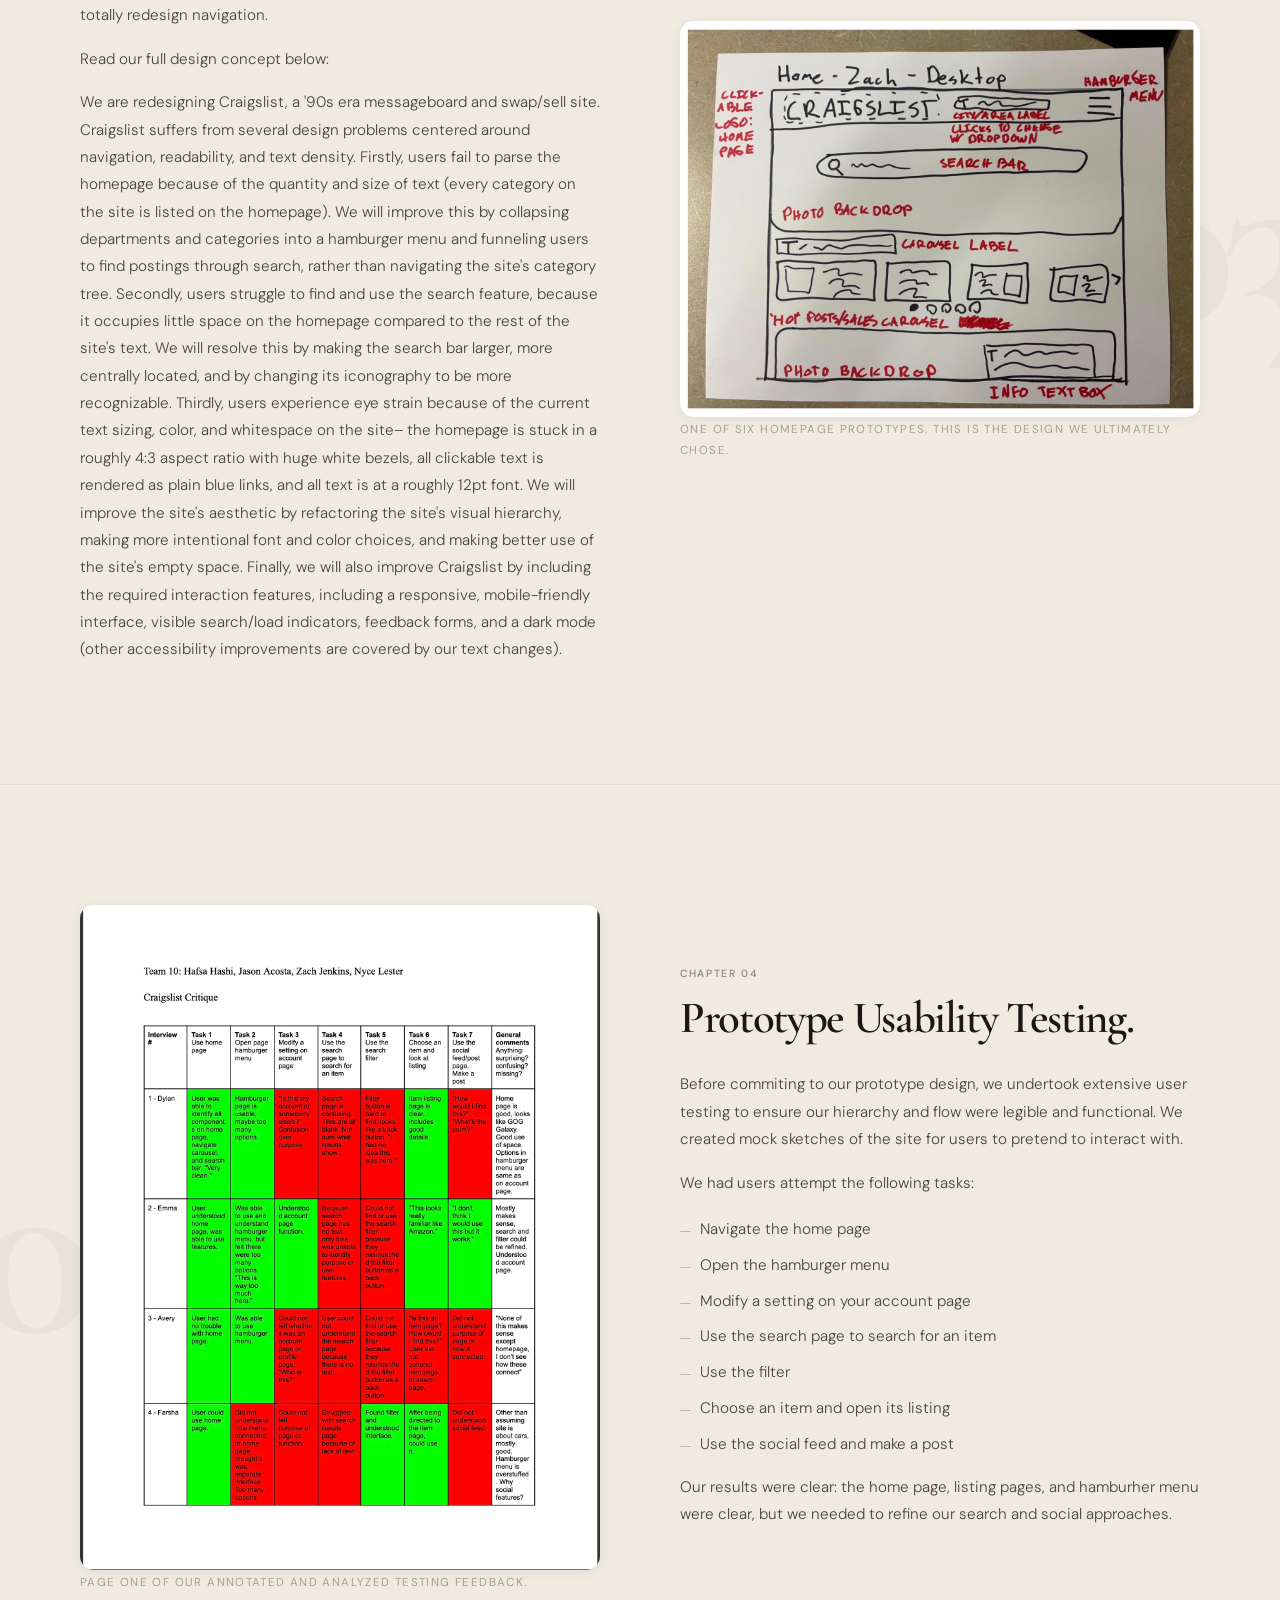
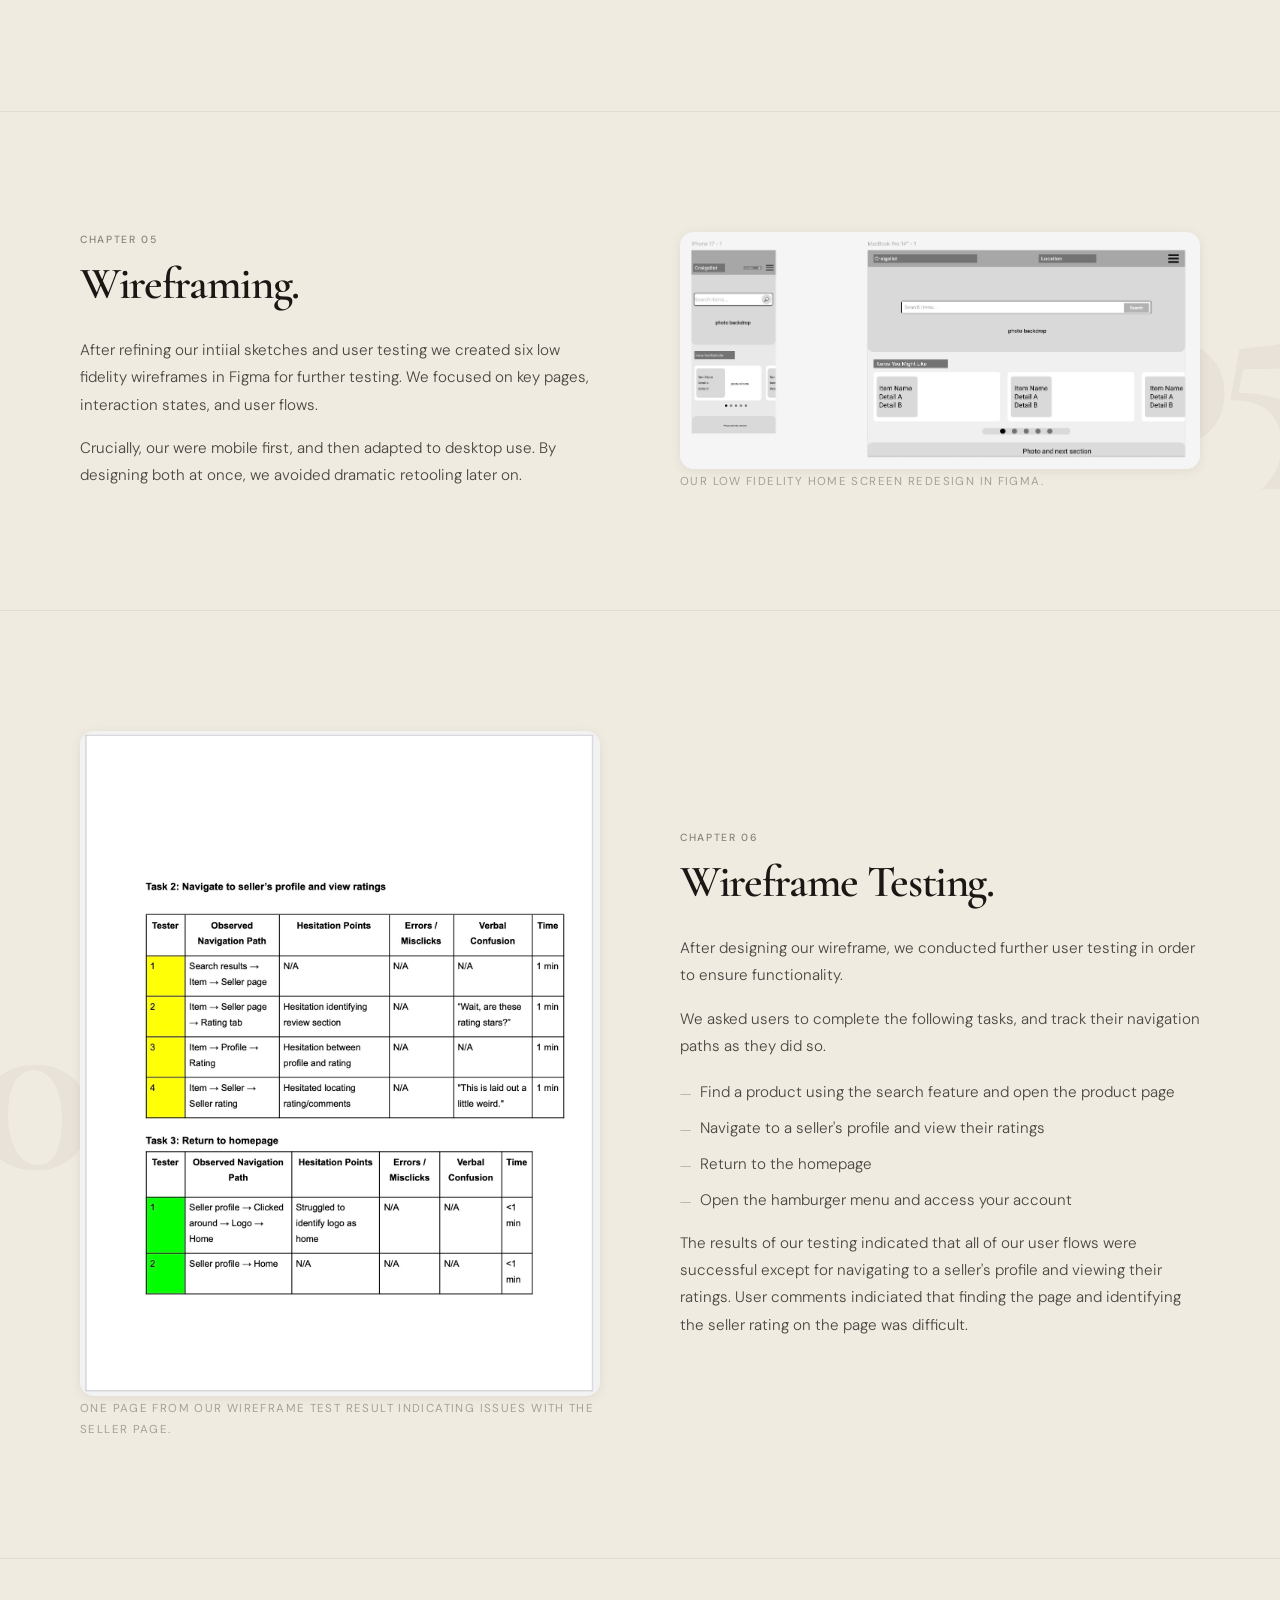
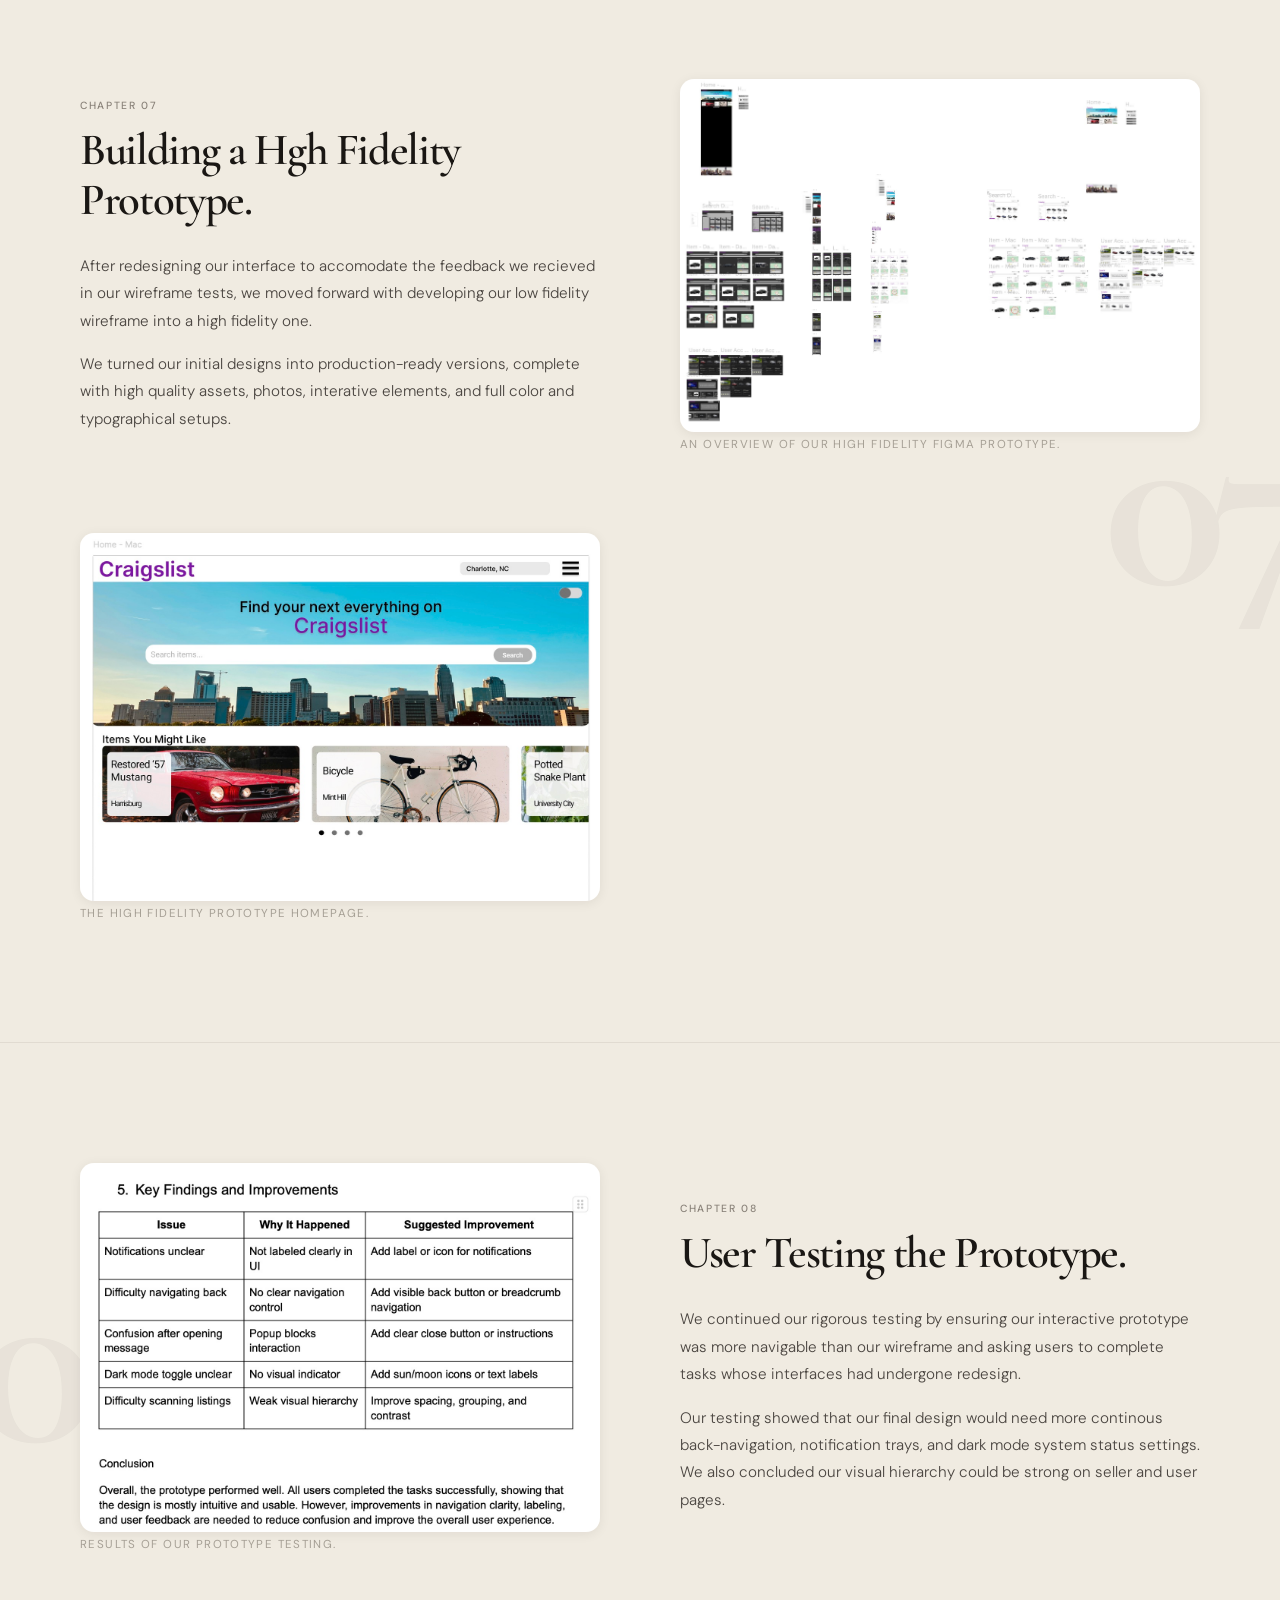
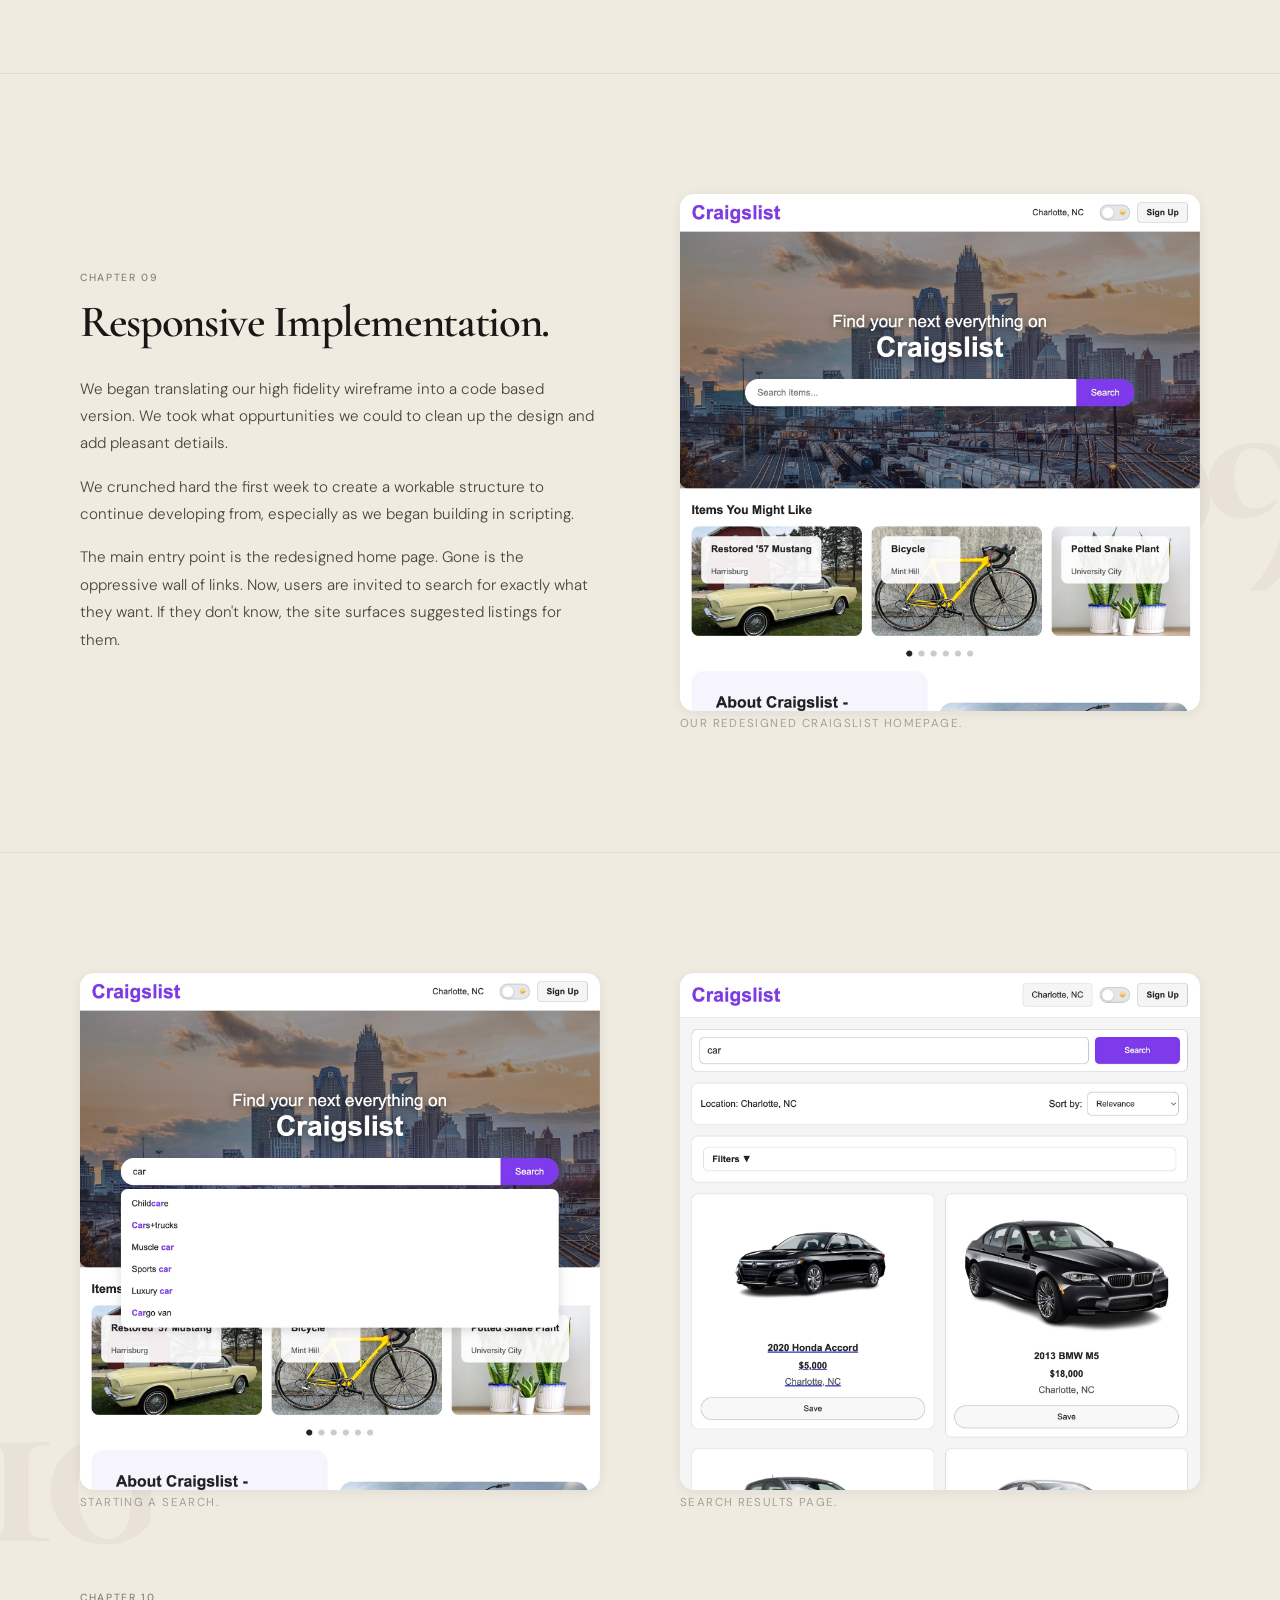
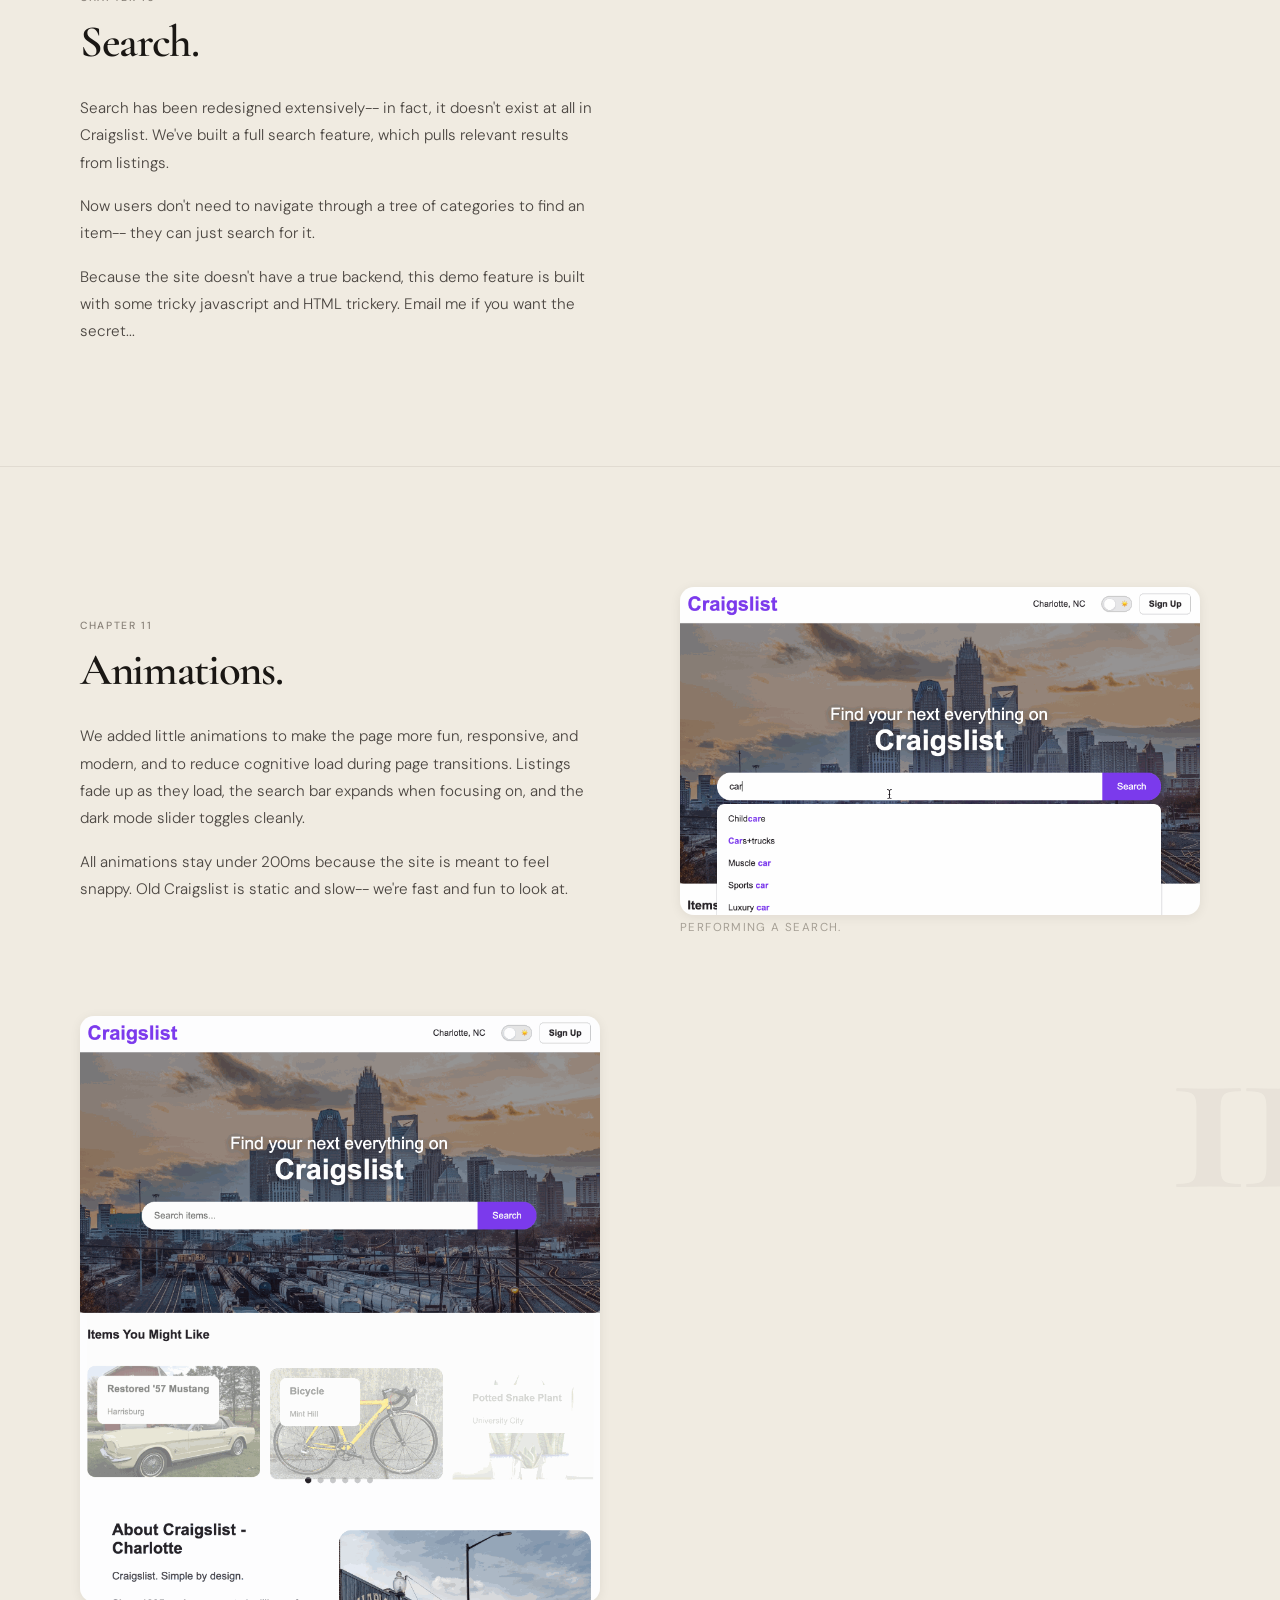
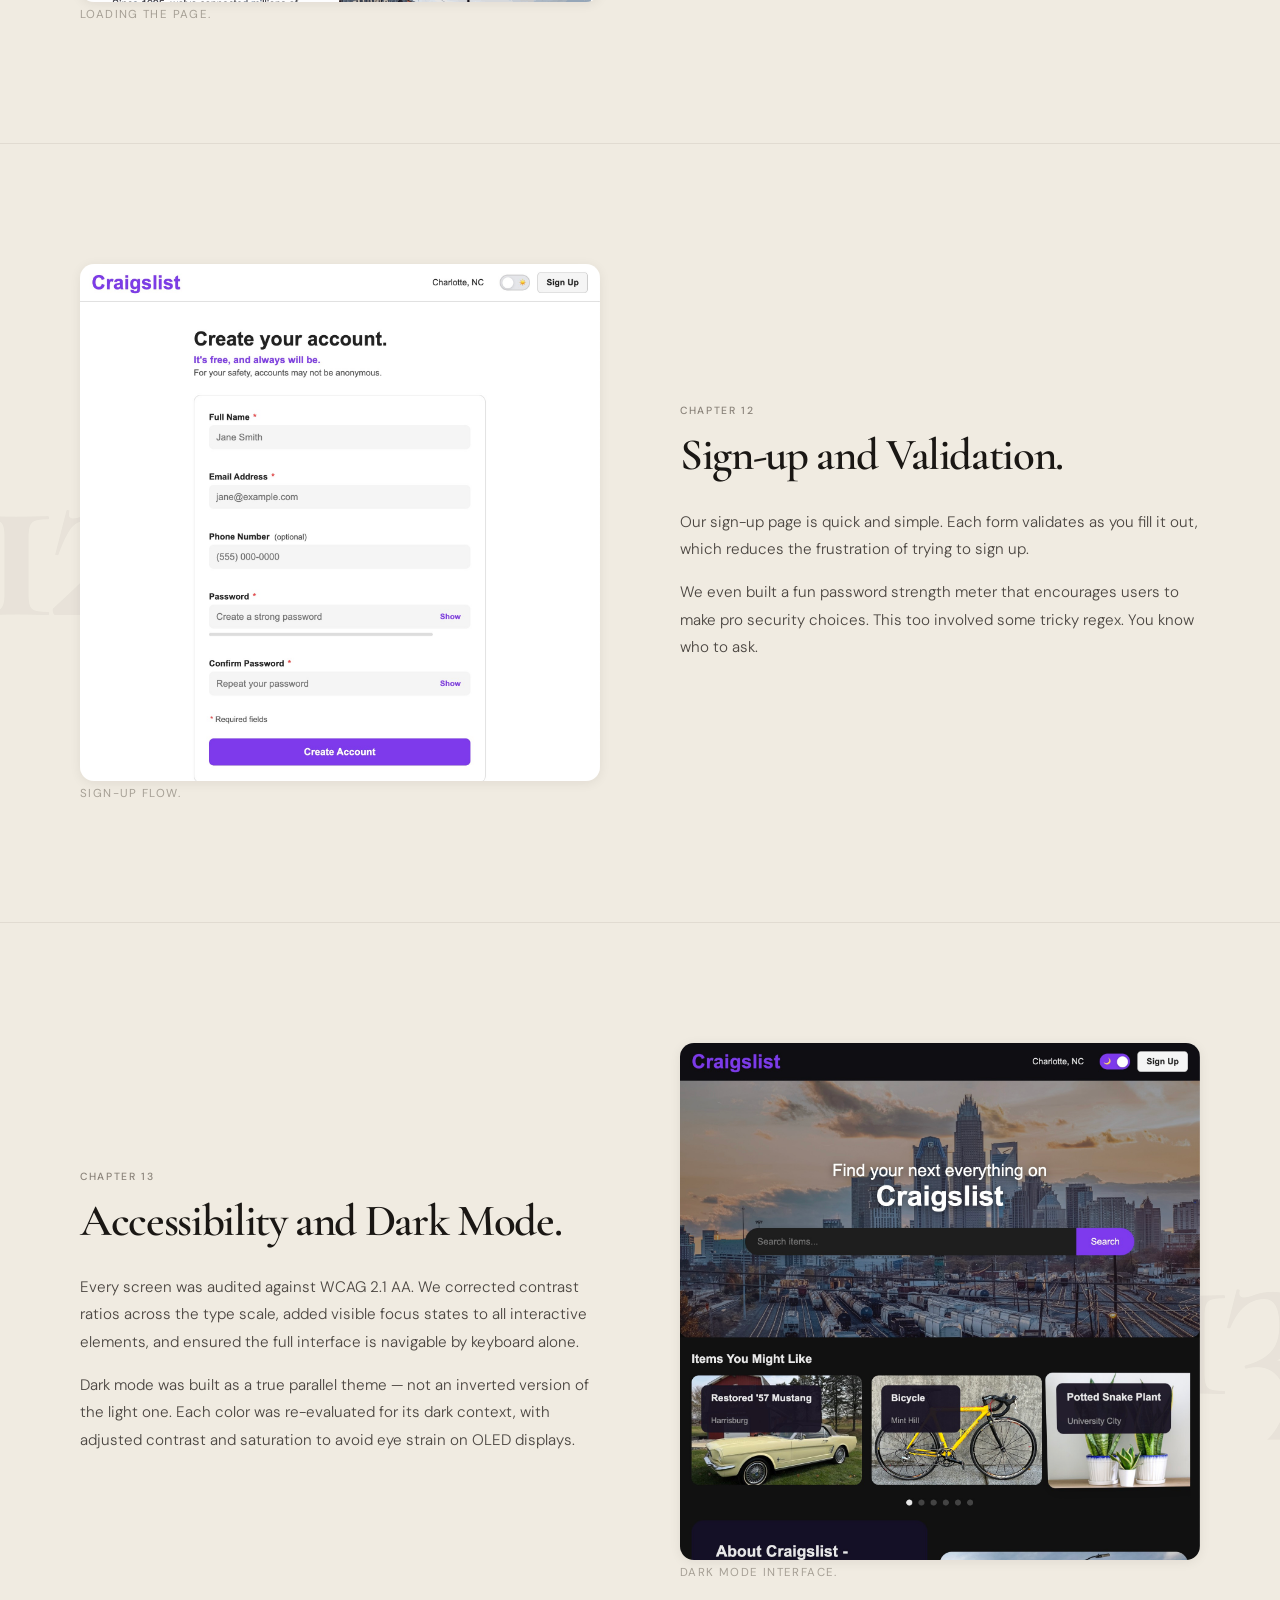
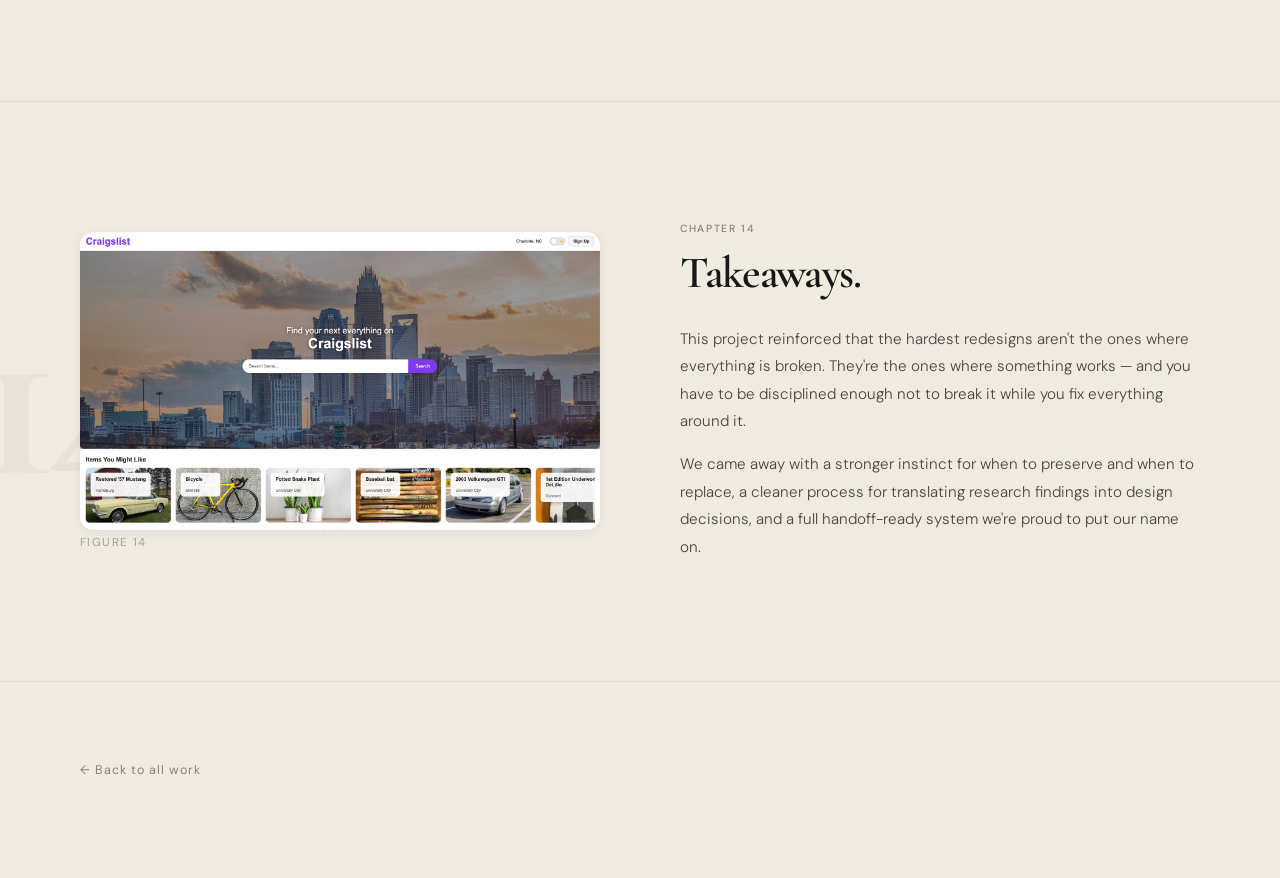
==== commit c38c6029: "Update project-craigslist.html" ====
--- a/project-craigslist.html
+++ b/project-craigslist.html
@@ -358,7 +358,8 @@
           <span class="chapter-label">Chapter 12</span>
           <h2 class="story-heading">Sign-up and Validation.</h2>
           <div class="story-body">
-
+            <p>Our sign-up page is quick and simple. Each form validates as you fill it out, which reduces the frustration of trying to sign up.</p>
+            <p>We even built a fun password strength meter that encourages users to make pro security choices. This too involved some tricky regex. You know who to ask.</p>
           </div>
         </div>
         <div class="story-image reveal-image">
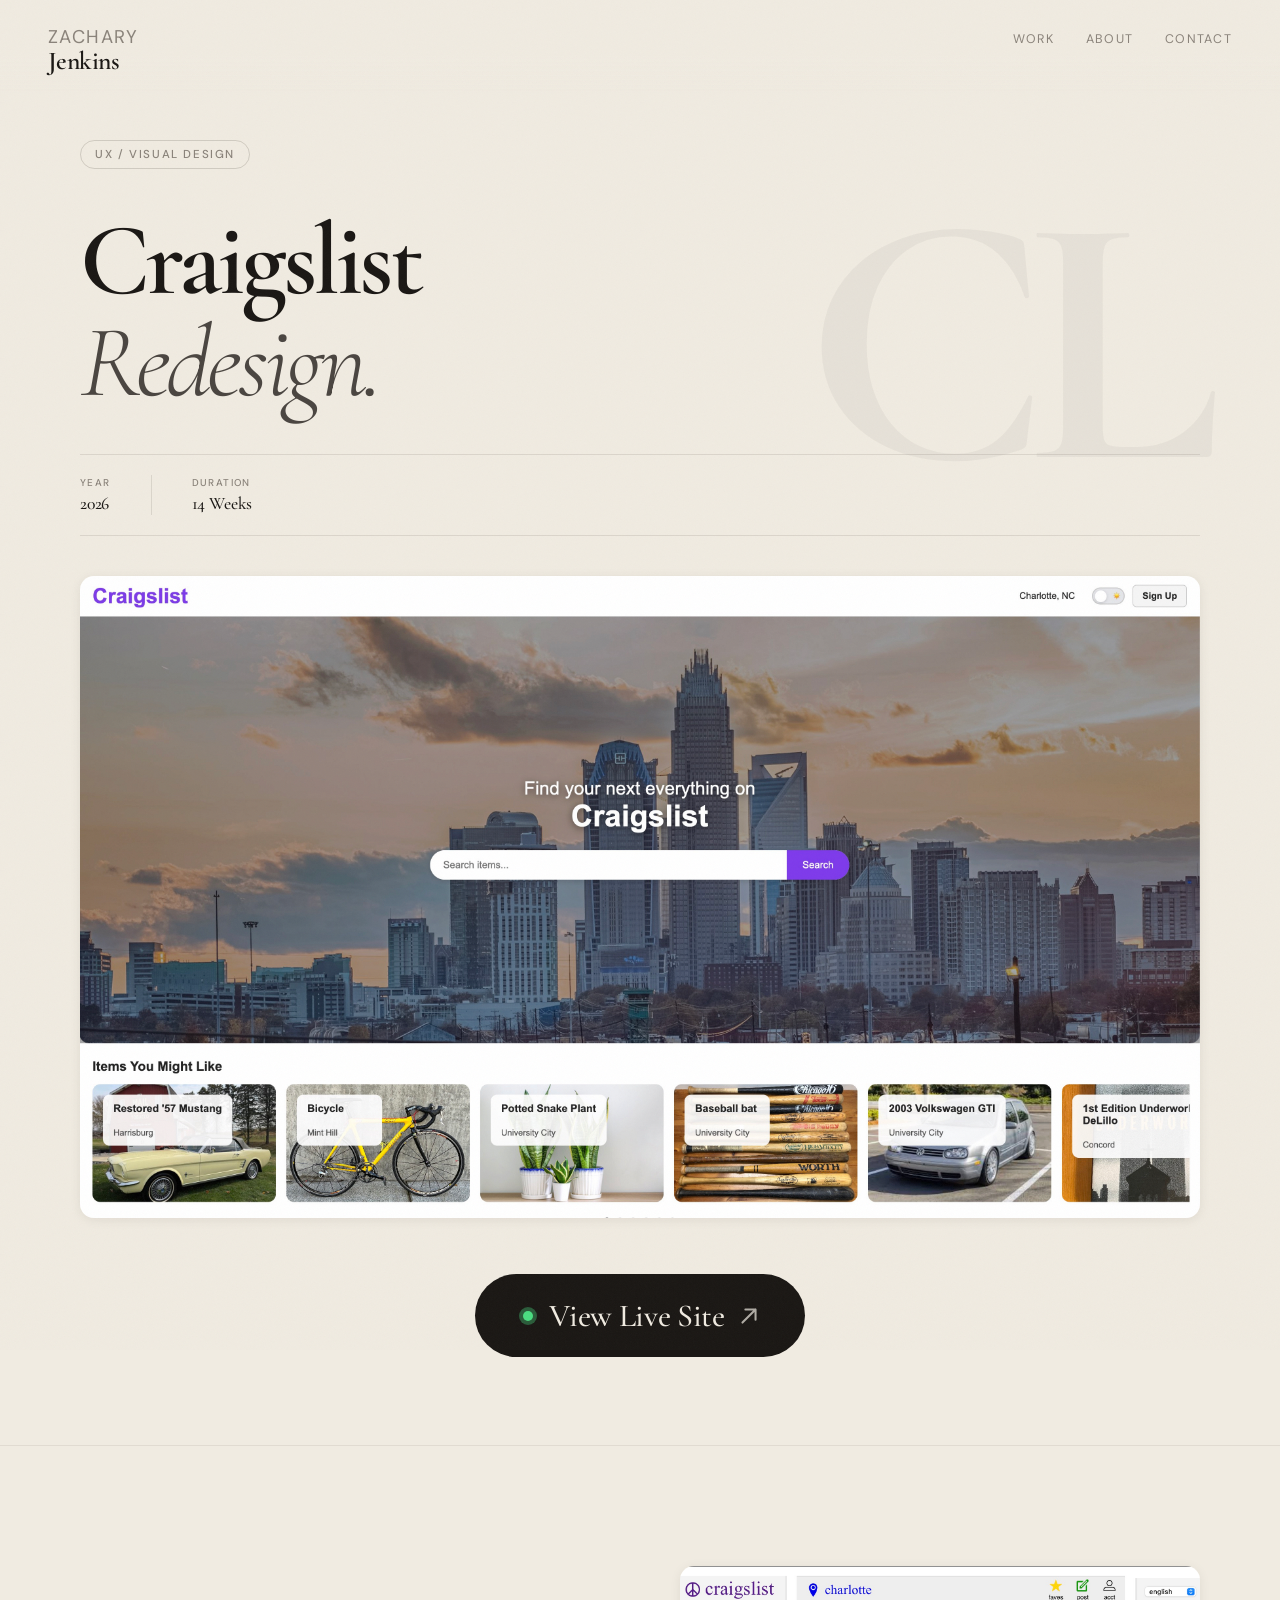
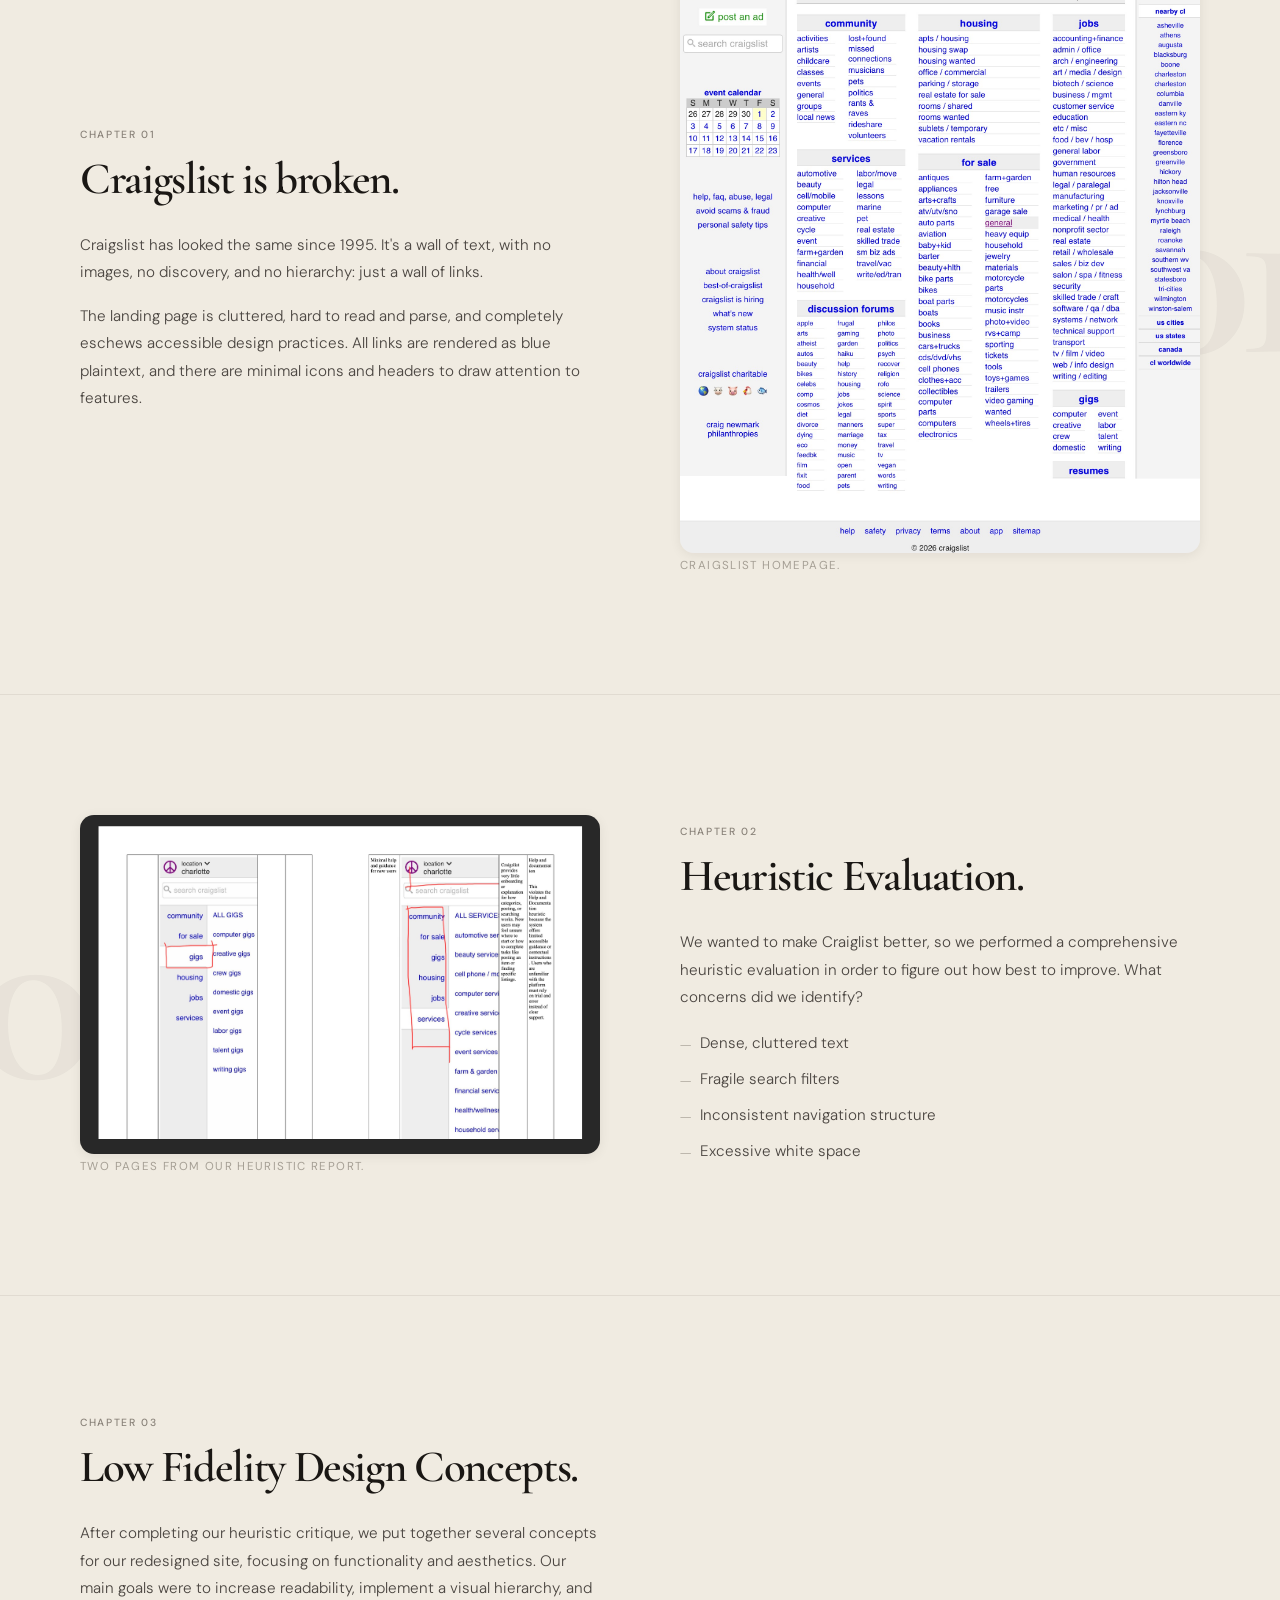
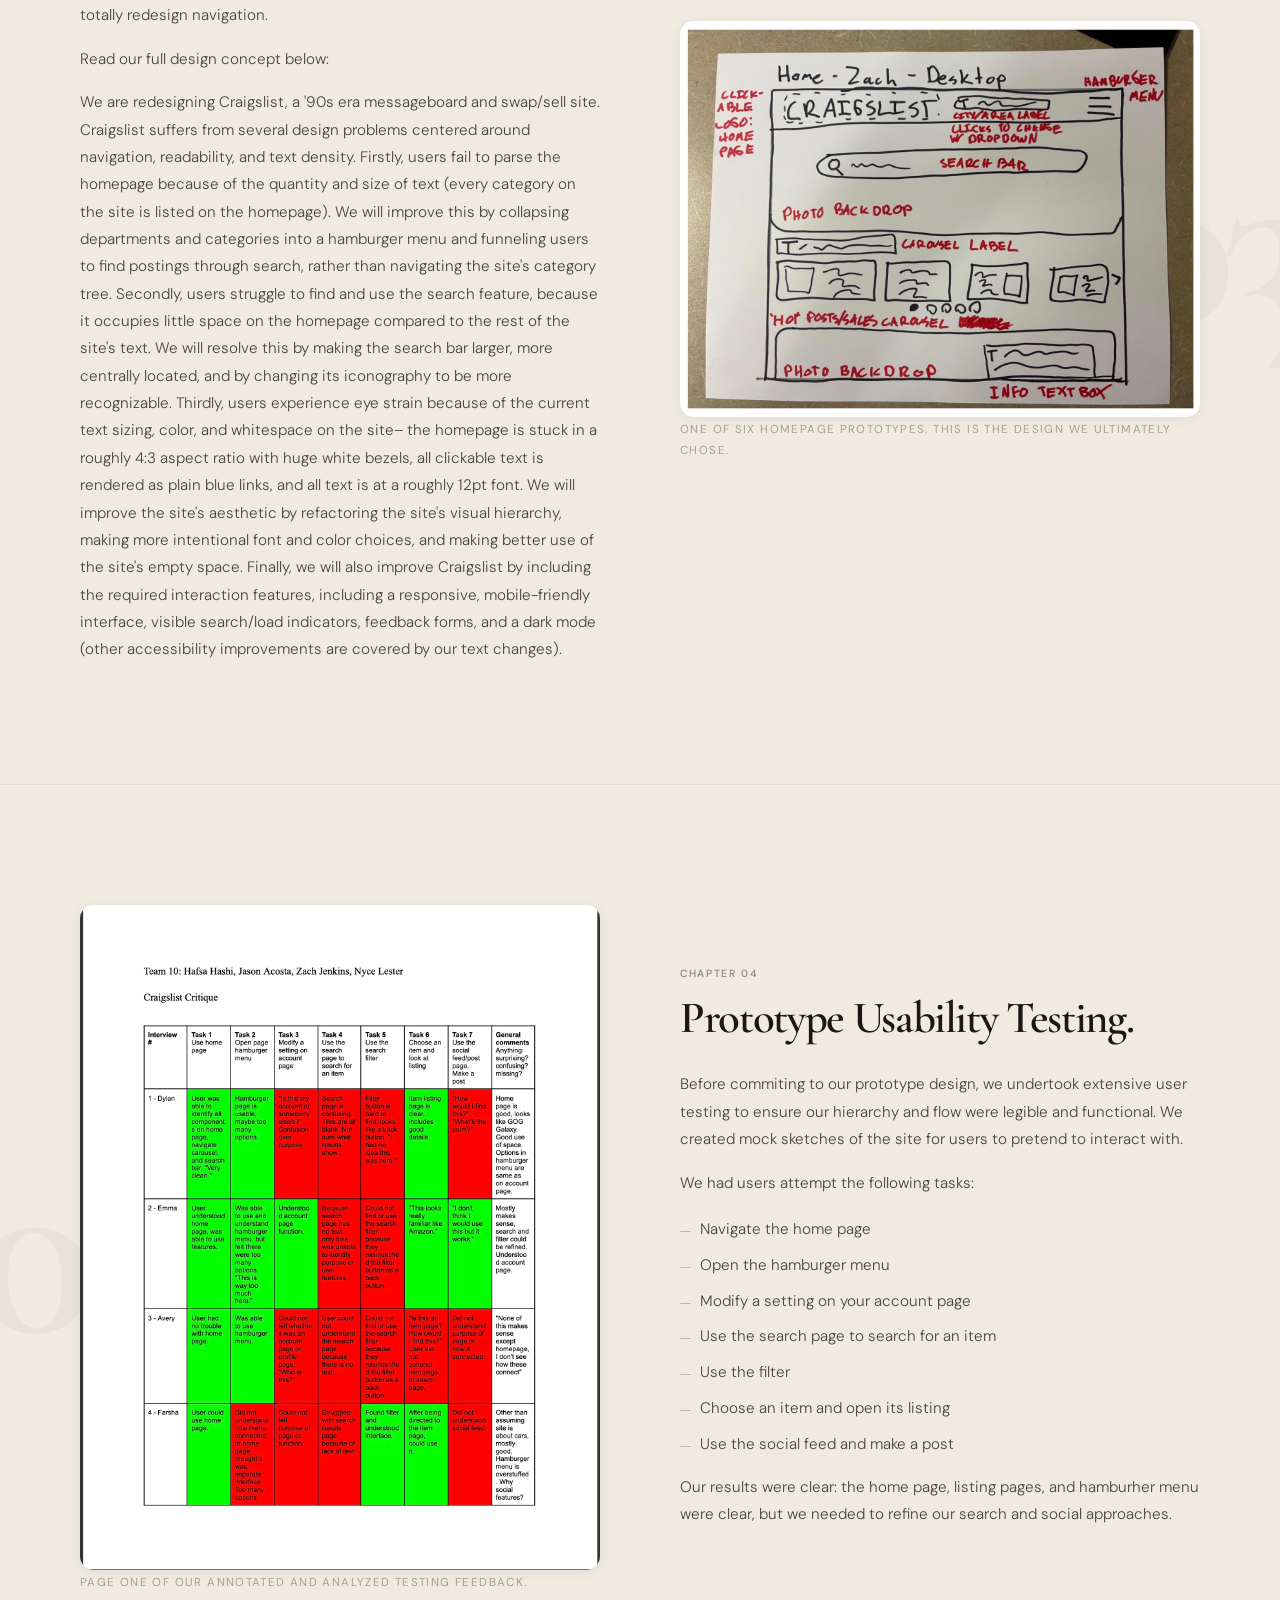
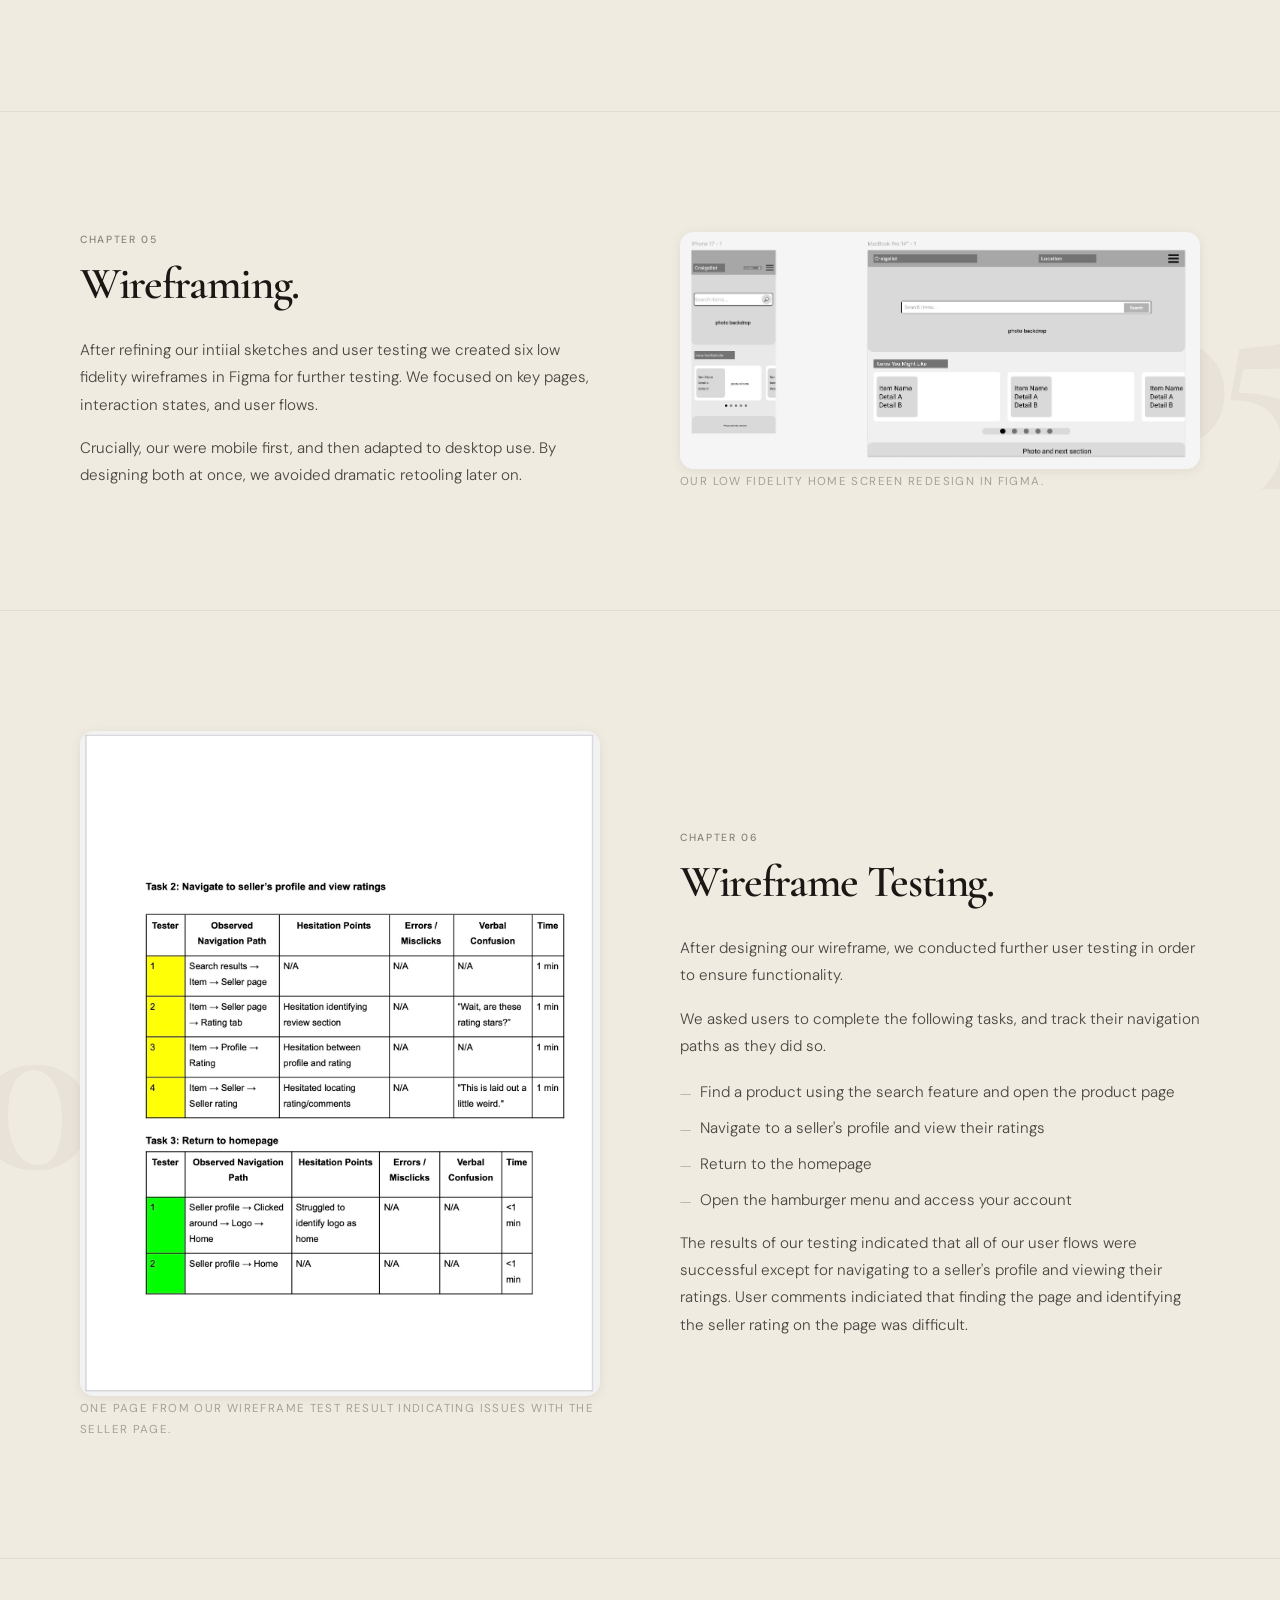
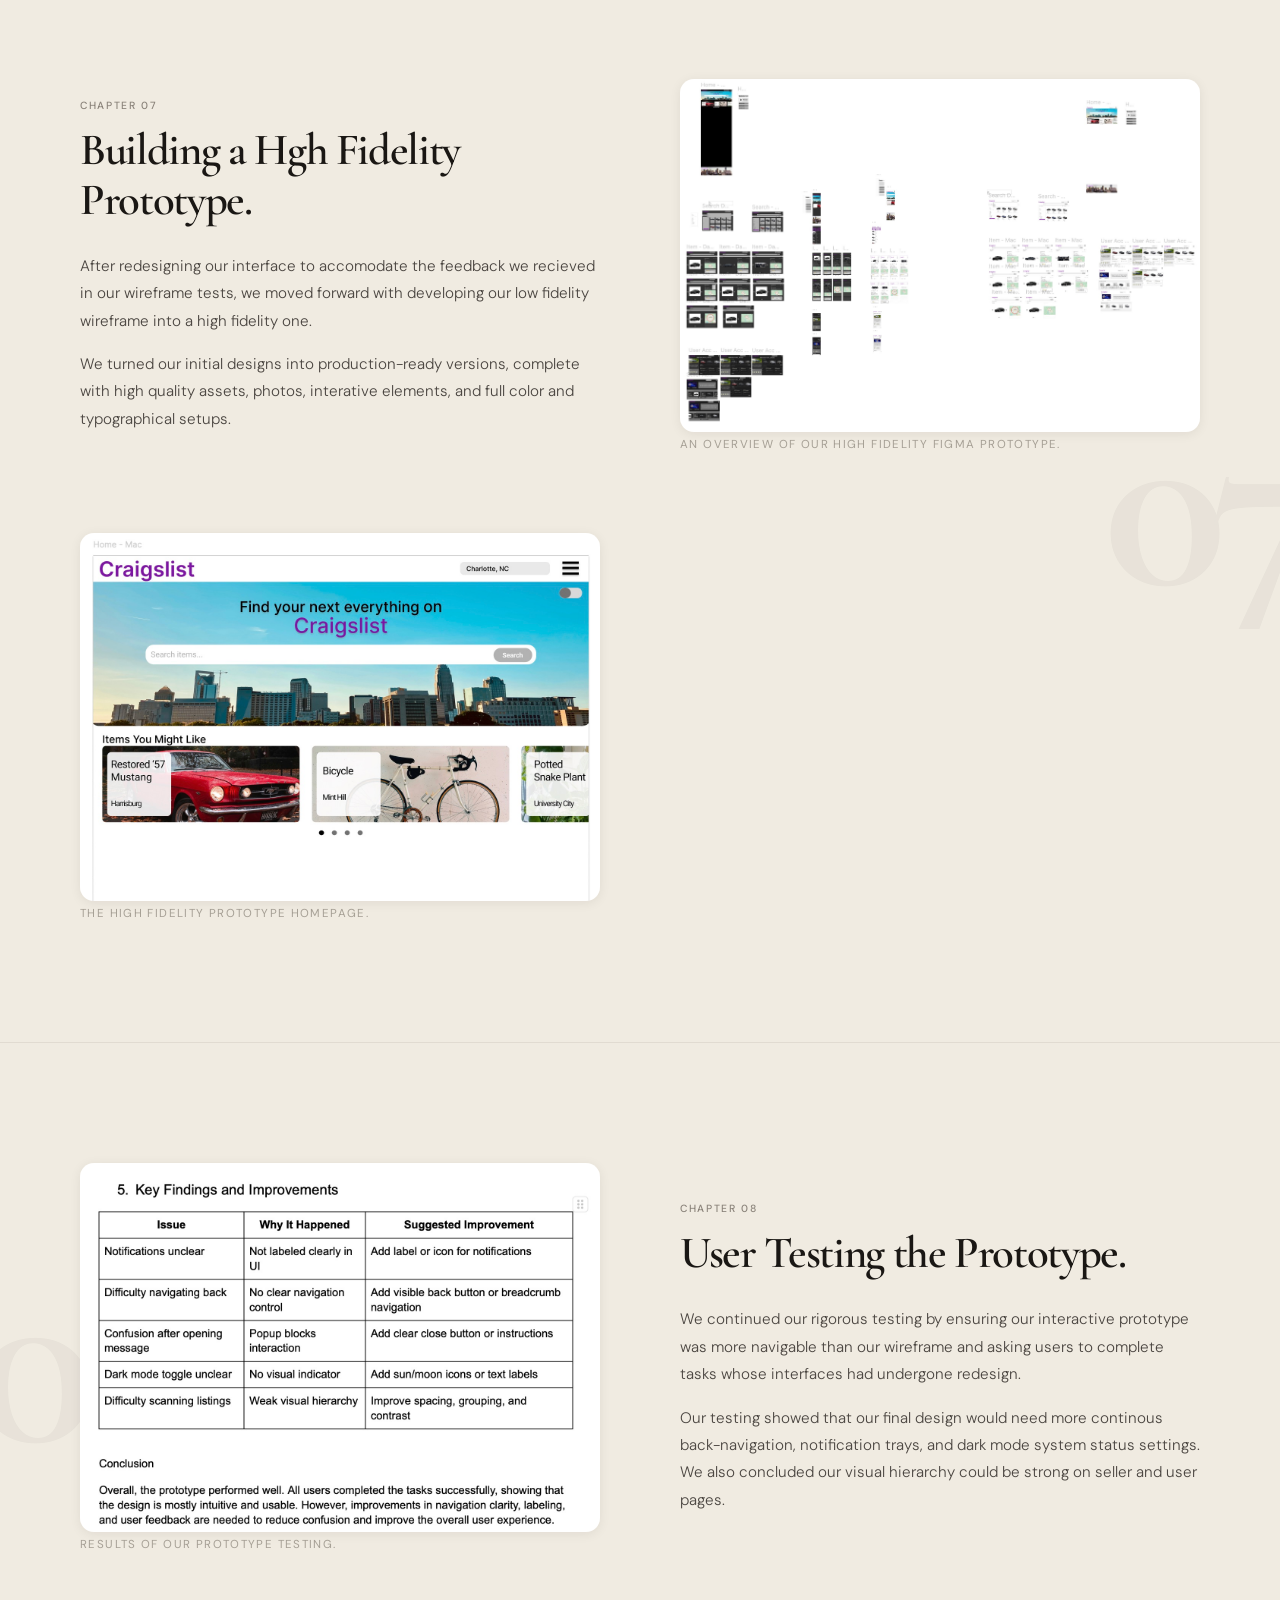
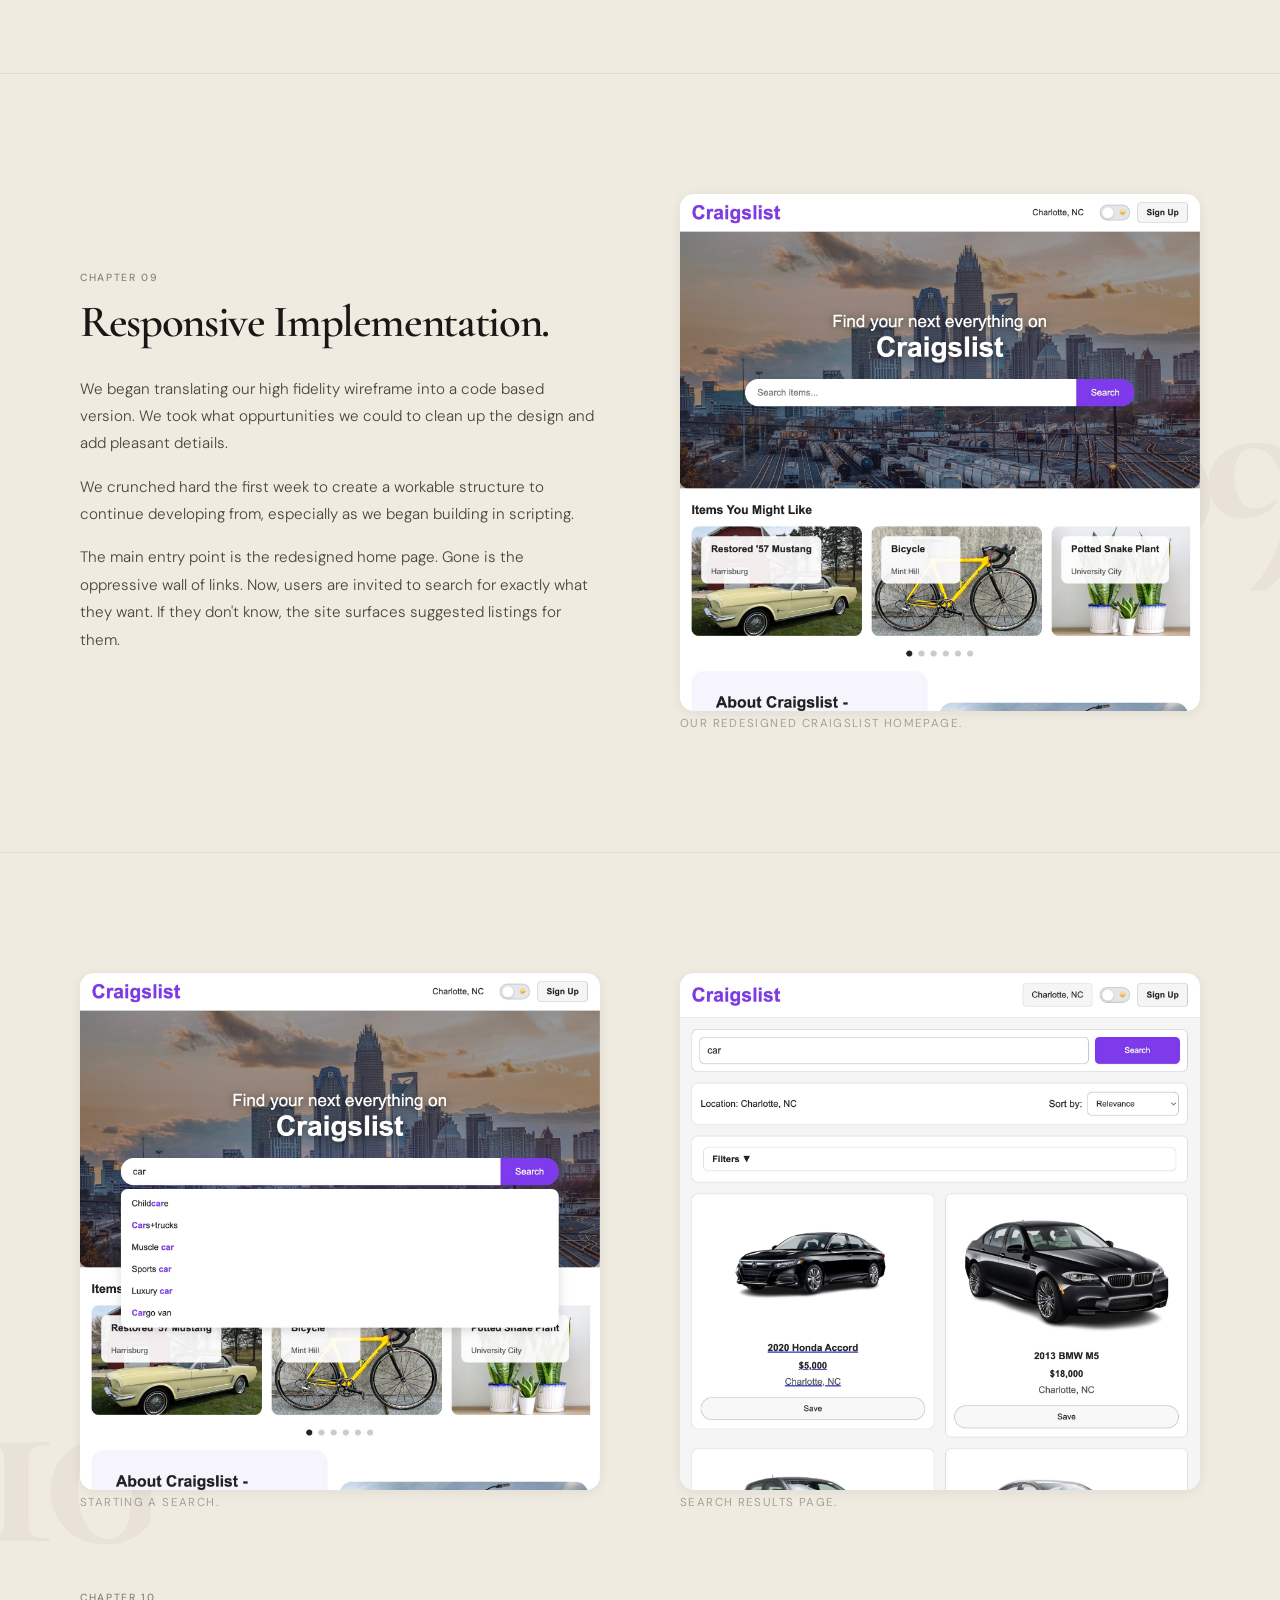
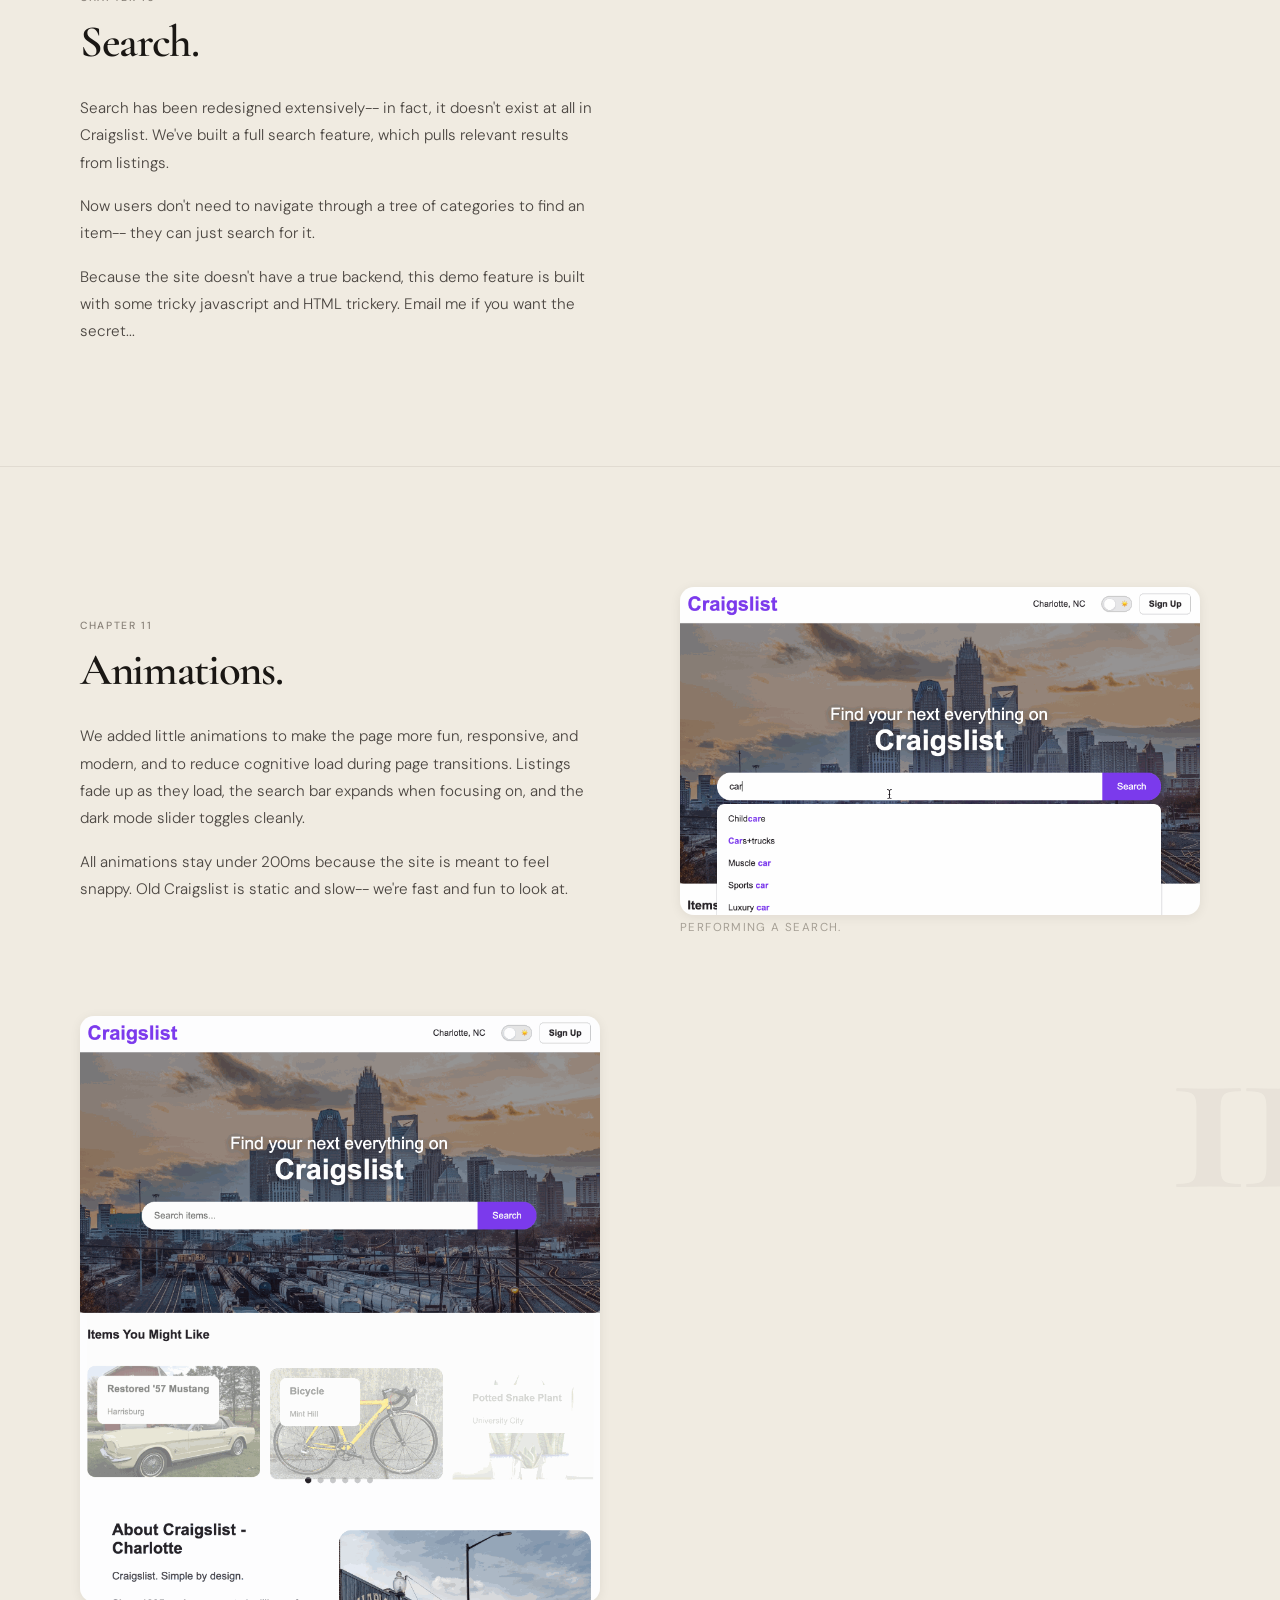
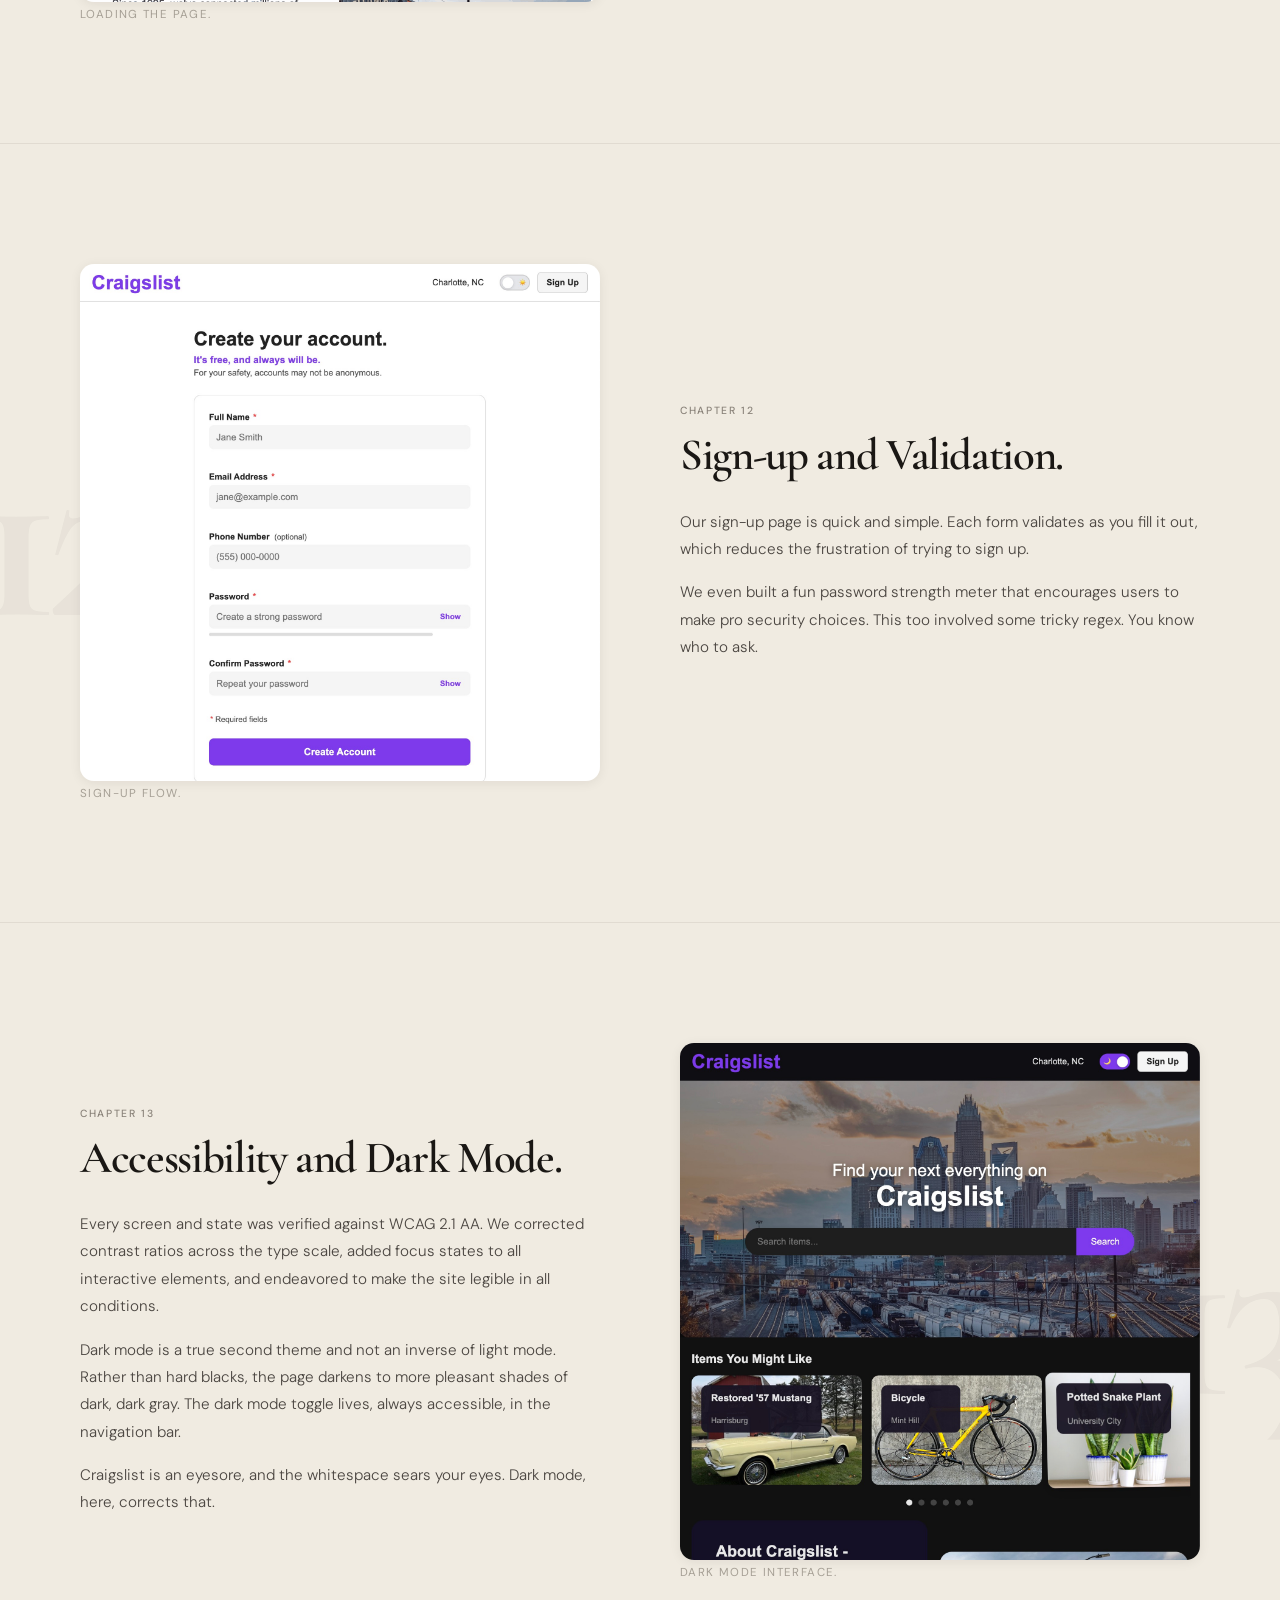
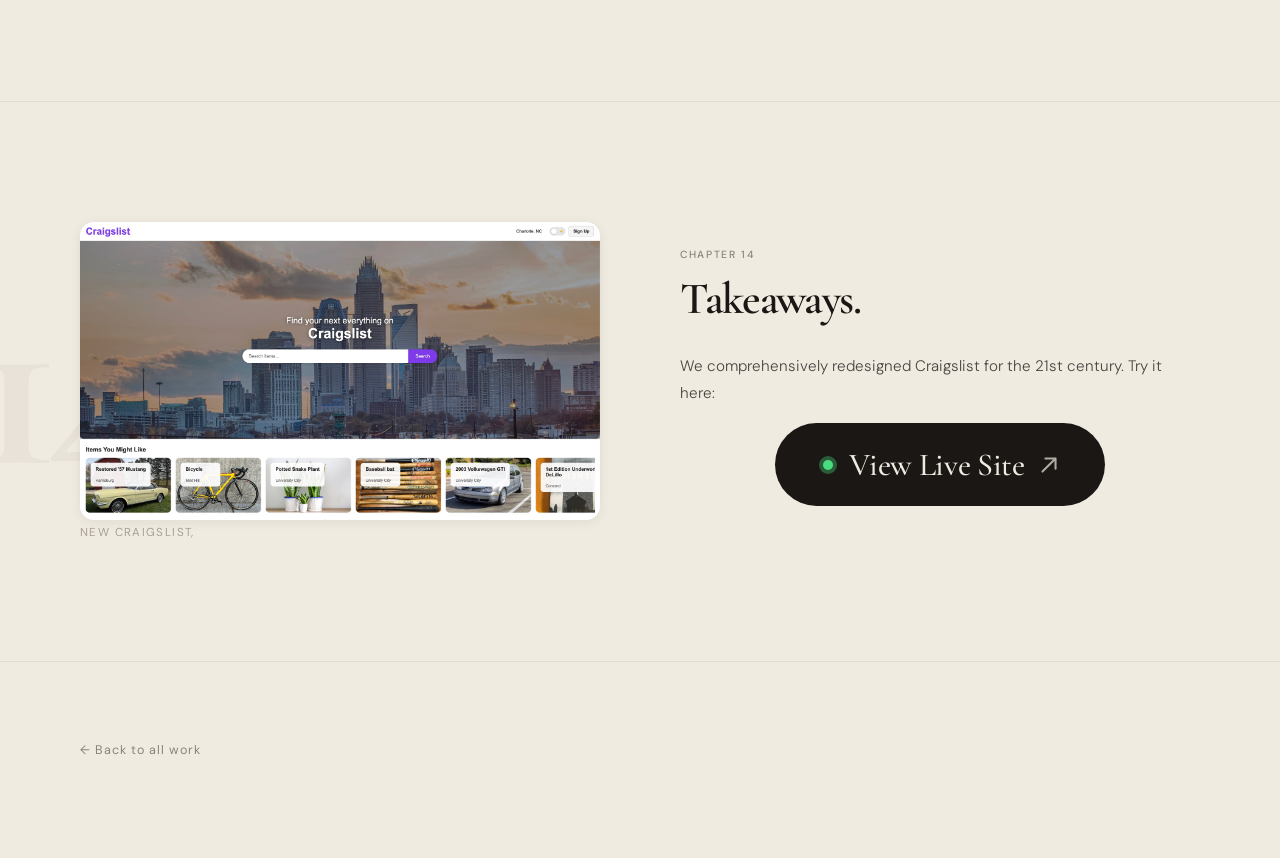
==== commit 79f3c9e0: "Update project-craigslist.html" ====
--- a/project-craigslist.html
+++ b/project-craigslist.html
@@ -377,8 +377,9 @@
           <span class="chapter-label">Chapter 13</span>
           <h2 class="story-heading">Accessibility and Dark Mode.</h2>
           <div class="story-body">
-            <p>Every screen was audited against WCAG 2.1 AA. We corrected contrast ratios across the type scale, added visible focus states to all interactive elements, and ensured the full interface is navigable by keyboard alone.</p>
-            <p>Dark mode was built as a true parallel theme — not an inverted version of the light one. Each color was re-evaluated for its dark context, with adjusted contrast and saturation to avoid eye strain on OLED displays.</p>
+            <p>Every screen and state was verified against WCAG 2.1 AA. We corrected contrast ratios across the type scale, added  focus states to all interactive elements, and endeavored to make the site legible in all conditions.</p>
+            <p>Dark mode is a true second theme and not an inverse of light mode. Rather than hard blacks, the page darkens to more pleasant shades of dark, dark gray. The dark mode toggle lives, always accessible, in the navigation bar.</p>
+            <p>Craigslist is an eyesore, and the whitespace sears your eyes. Dark mode, here, corrects that.</p>
           </div>
         </div>
         <div class="story-image reveal-image">
@@ -396,13 +397,21 @@
           <span class="chapter-label">Chapter 14</span>
           <h2 class="story-heading">Takeaways.</h2>
           <div class="story-body">
-            <p>This project reinforced that the hardest redesigns aren't the ones where everything is broken. They're the ones where something works — and you have to be disciplined enough not to break it while you fix everything around it.</p>
-            <p>We came away with a stronger instinct for when to preserve and when to replace, a cleaner process for translating research findings into design decisions, and a full handoff-ready system we're proud to put our name on.</p>
-          </div>
+            <p>We comprehensively redesigned Craigslist for the 21st century. Try it here:</p>
+          </div>
+              <div class="hero-live-wrap">
+      <a class="hero-live-link" href="https://craigslist-redesign-uncc.vercel.app/index.html" target="_blank" rel="noopener">
+        <span class="live-dot"></span>
+        View Live Site
+        <svg class="live-arrow" width="16" height="16" viewBox="0 0 11 11" fill="none">
+          <path d="M1 10L10 1M10 1H3M10 1V8" stroke="currentColor" stroke-width="1.4" stroke-linecap="round" stroke-linejoin="round"/>
+        </svg>
+      </a>
+    </div>
         </div>
         <div class="story-image reveal-image">
           <img src="images/hero.jpg">
-          <span class="ph-label">Figure 14</span>
+          <span class="ph-label">New Craigslist,</span>
           </div>
         </div>
       </div>
